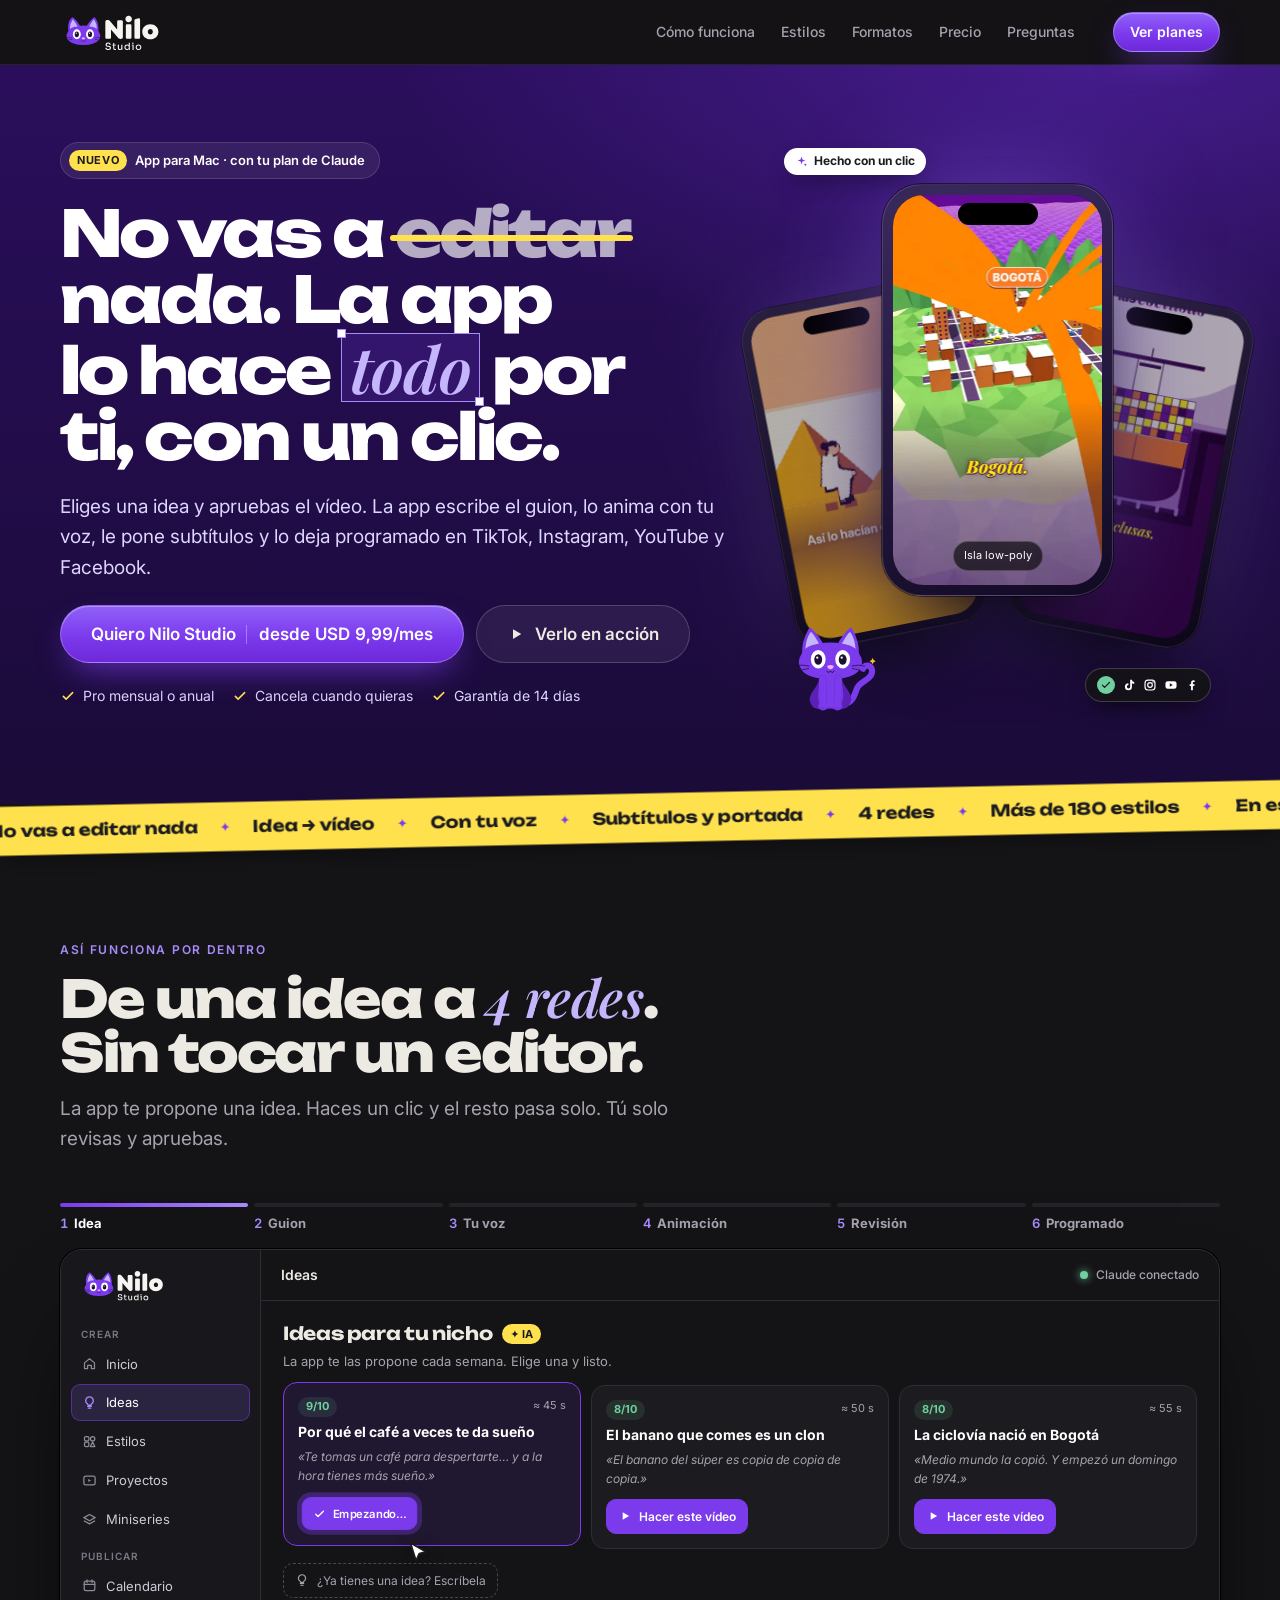
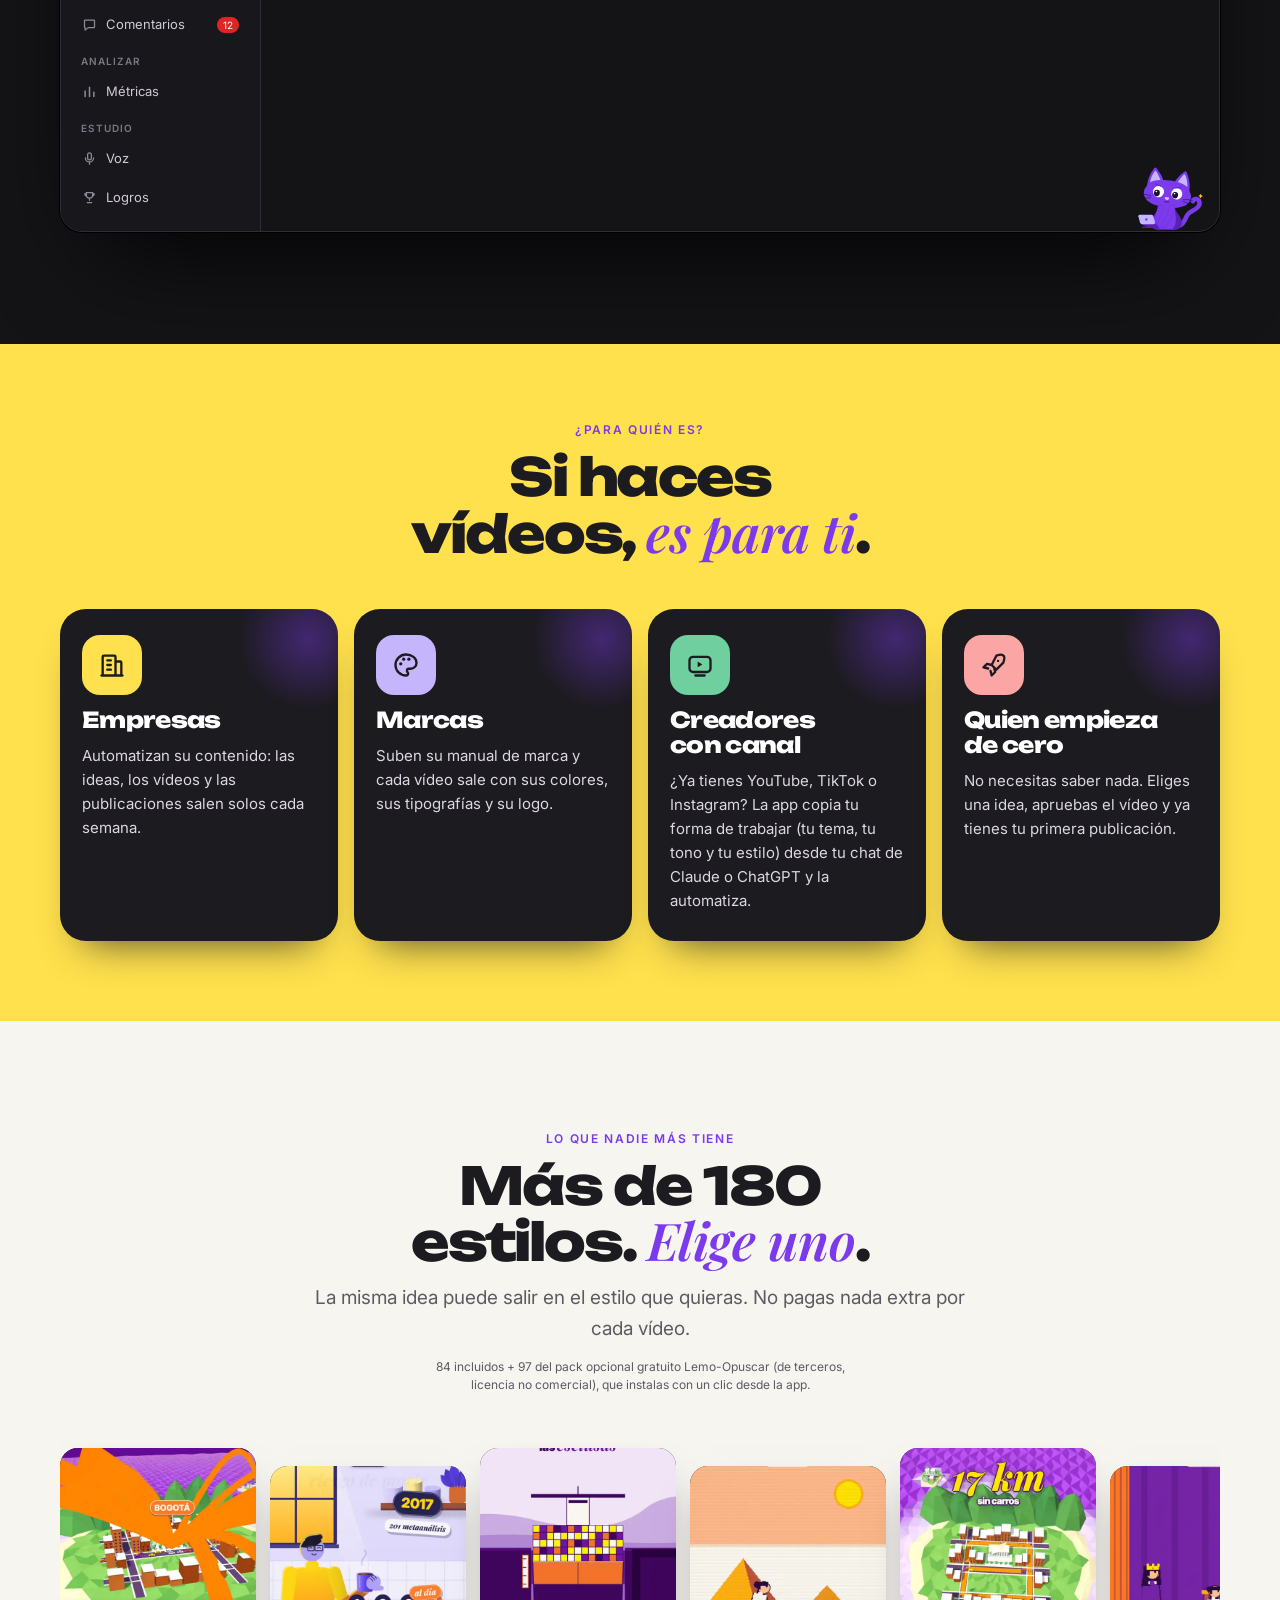
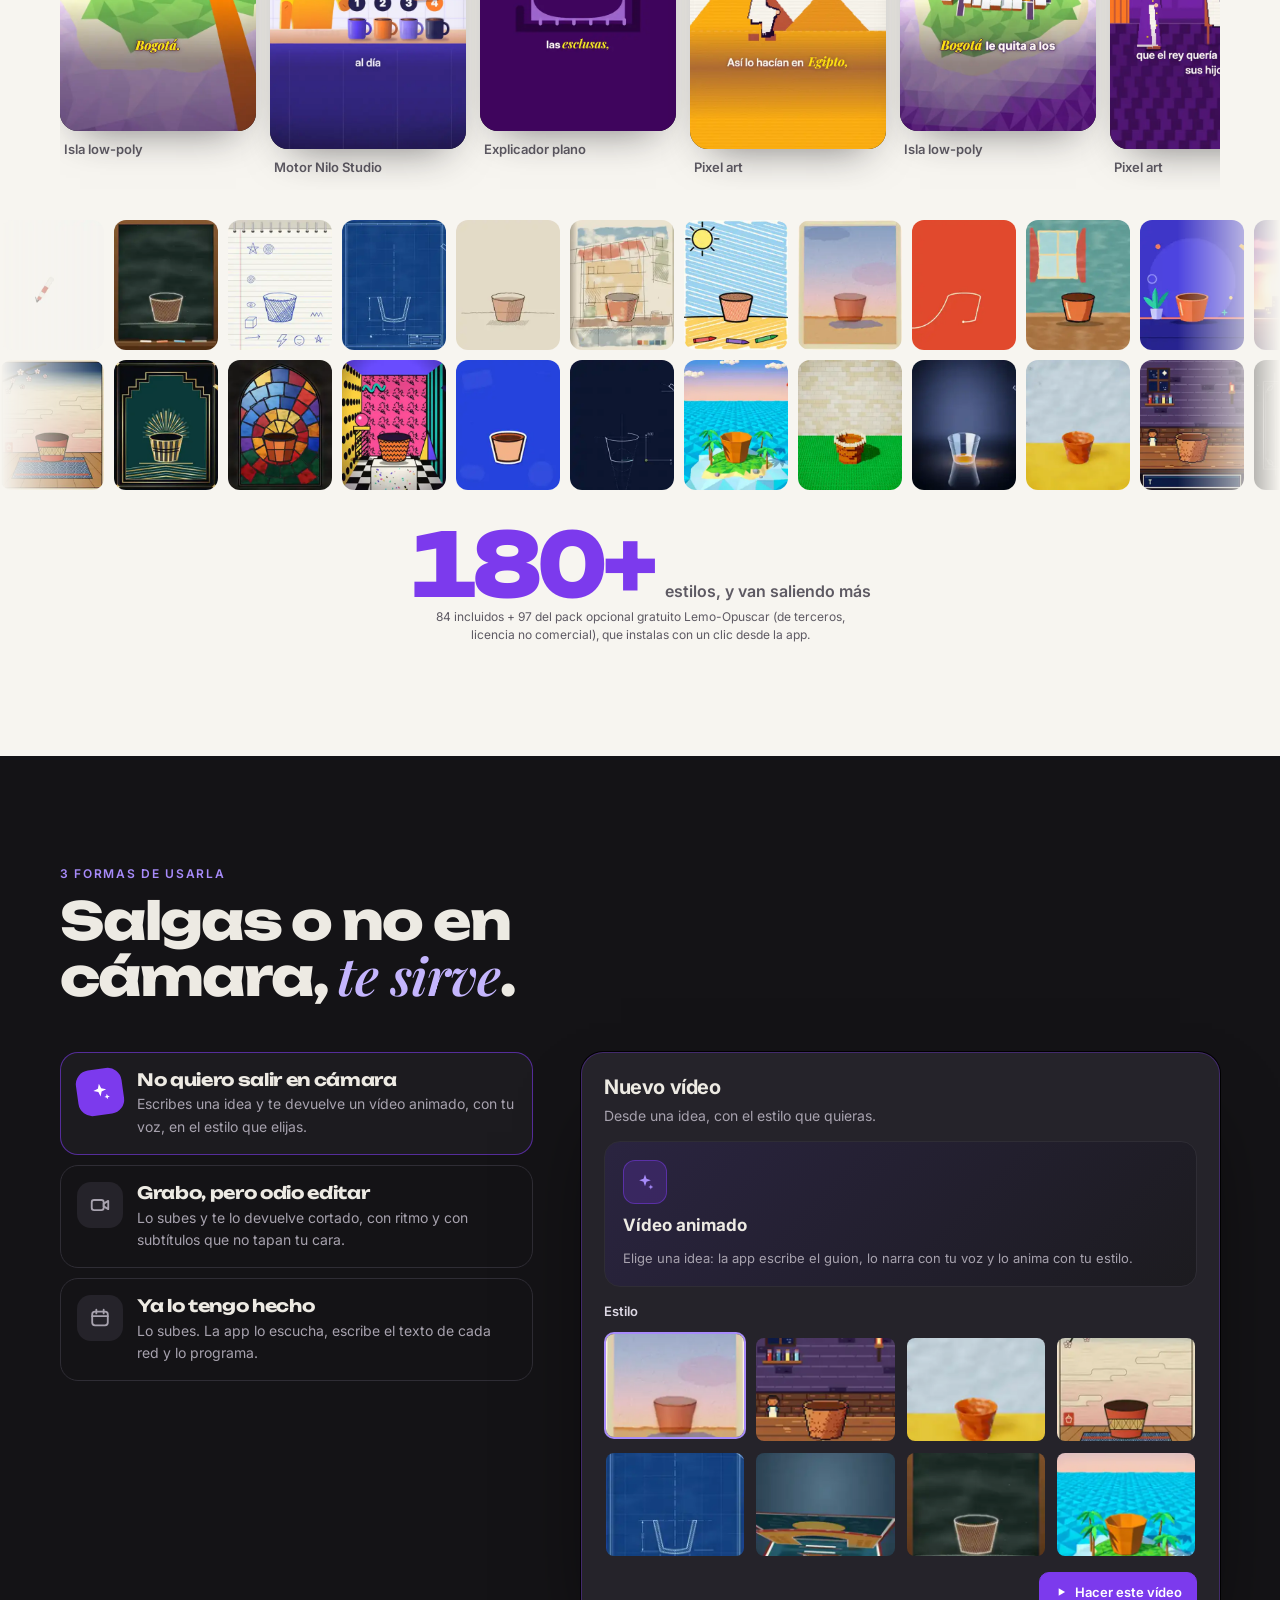
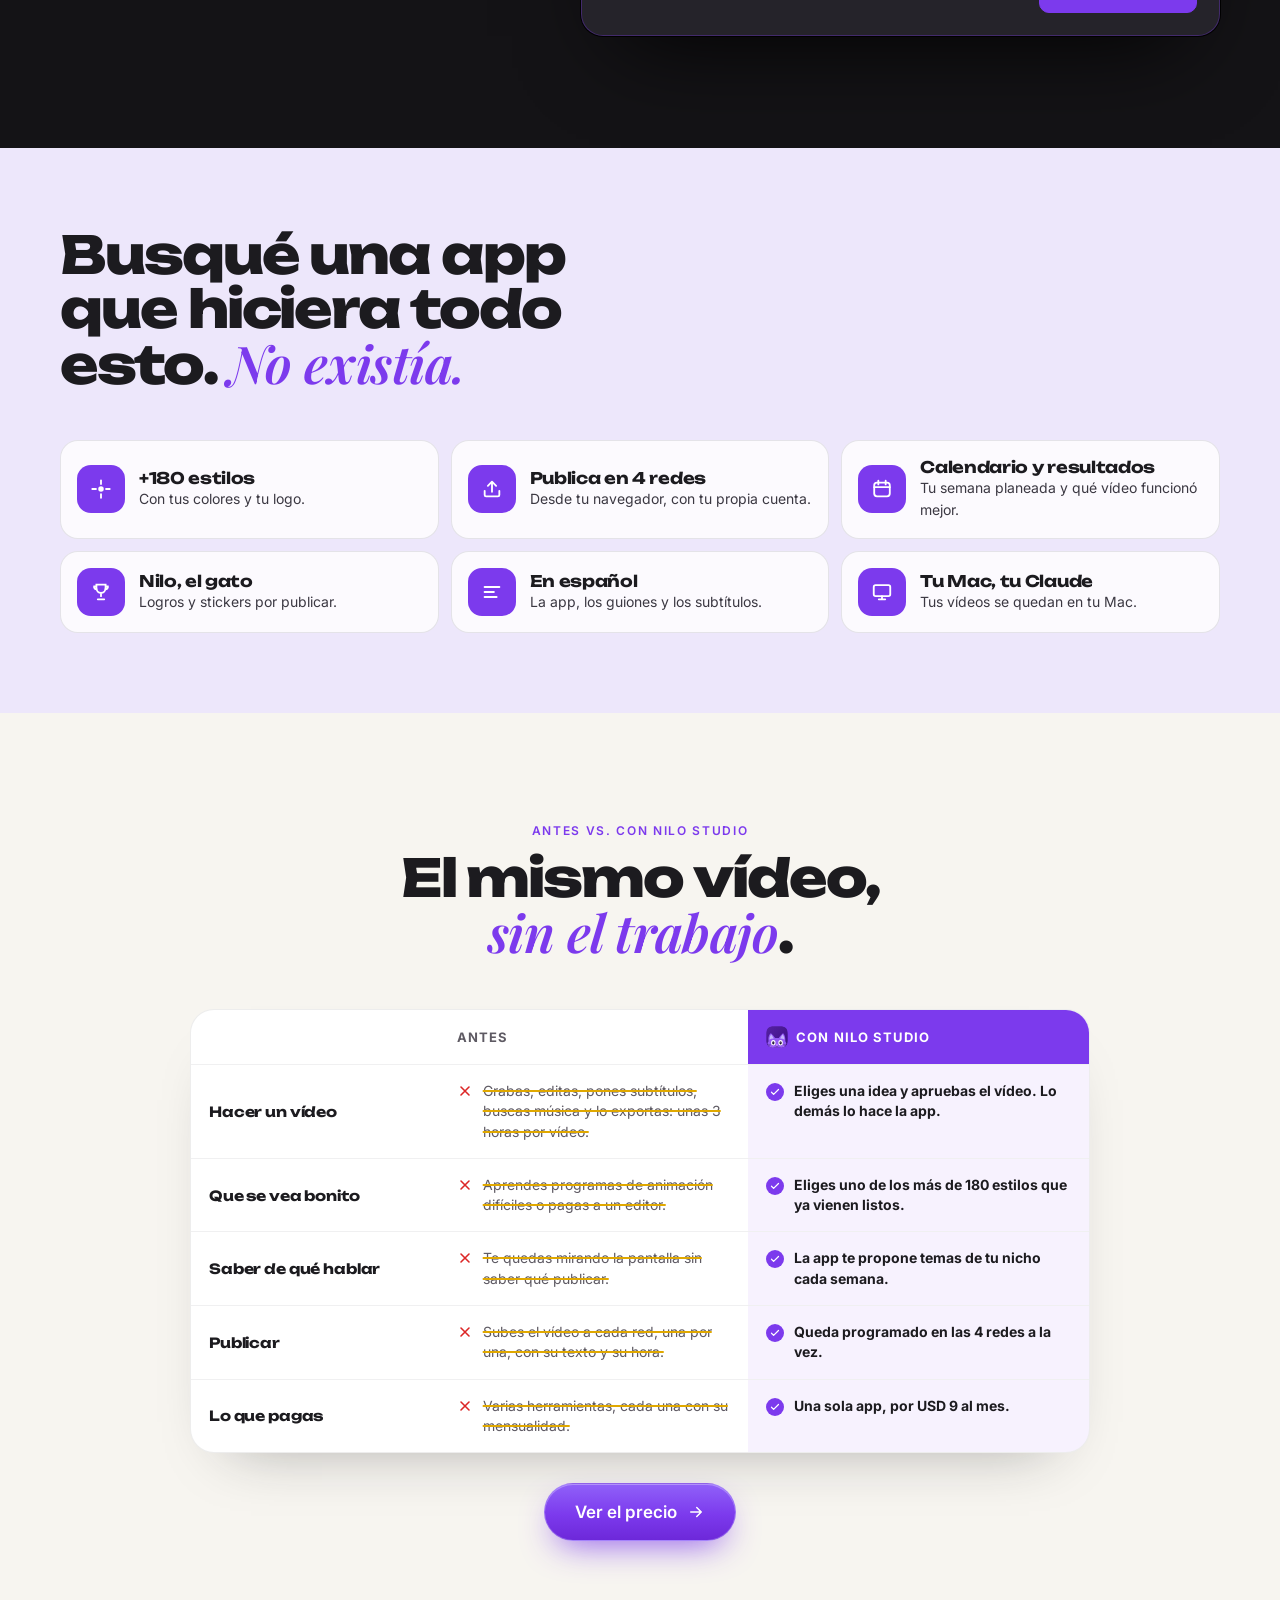
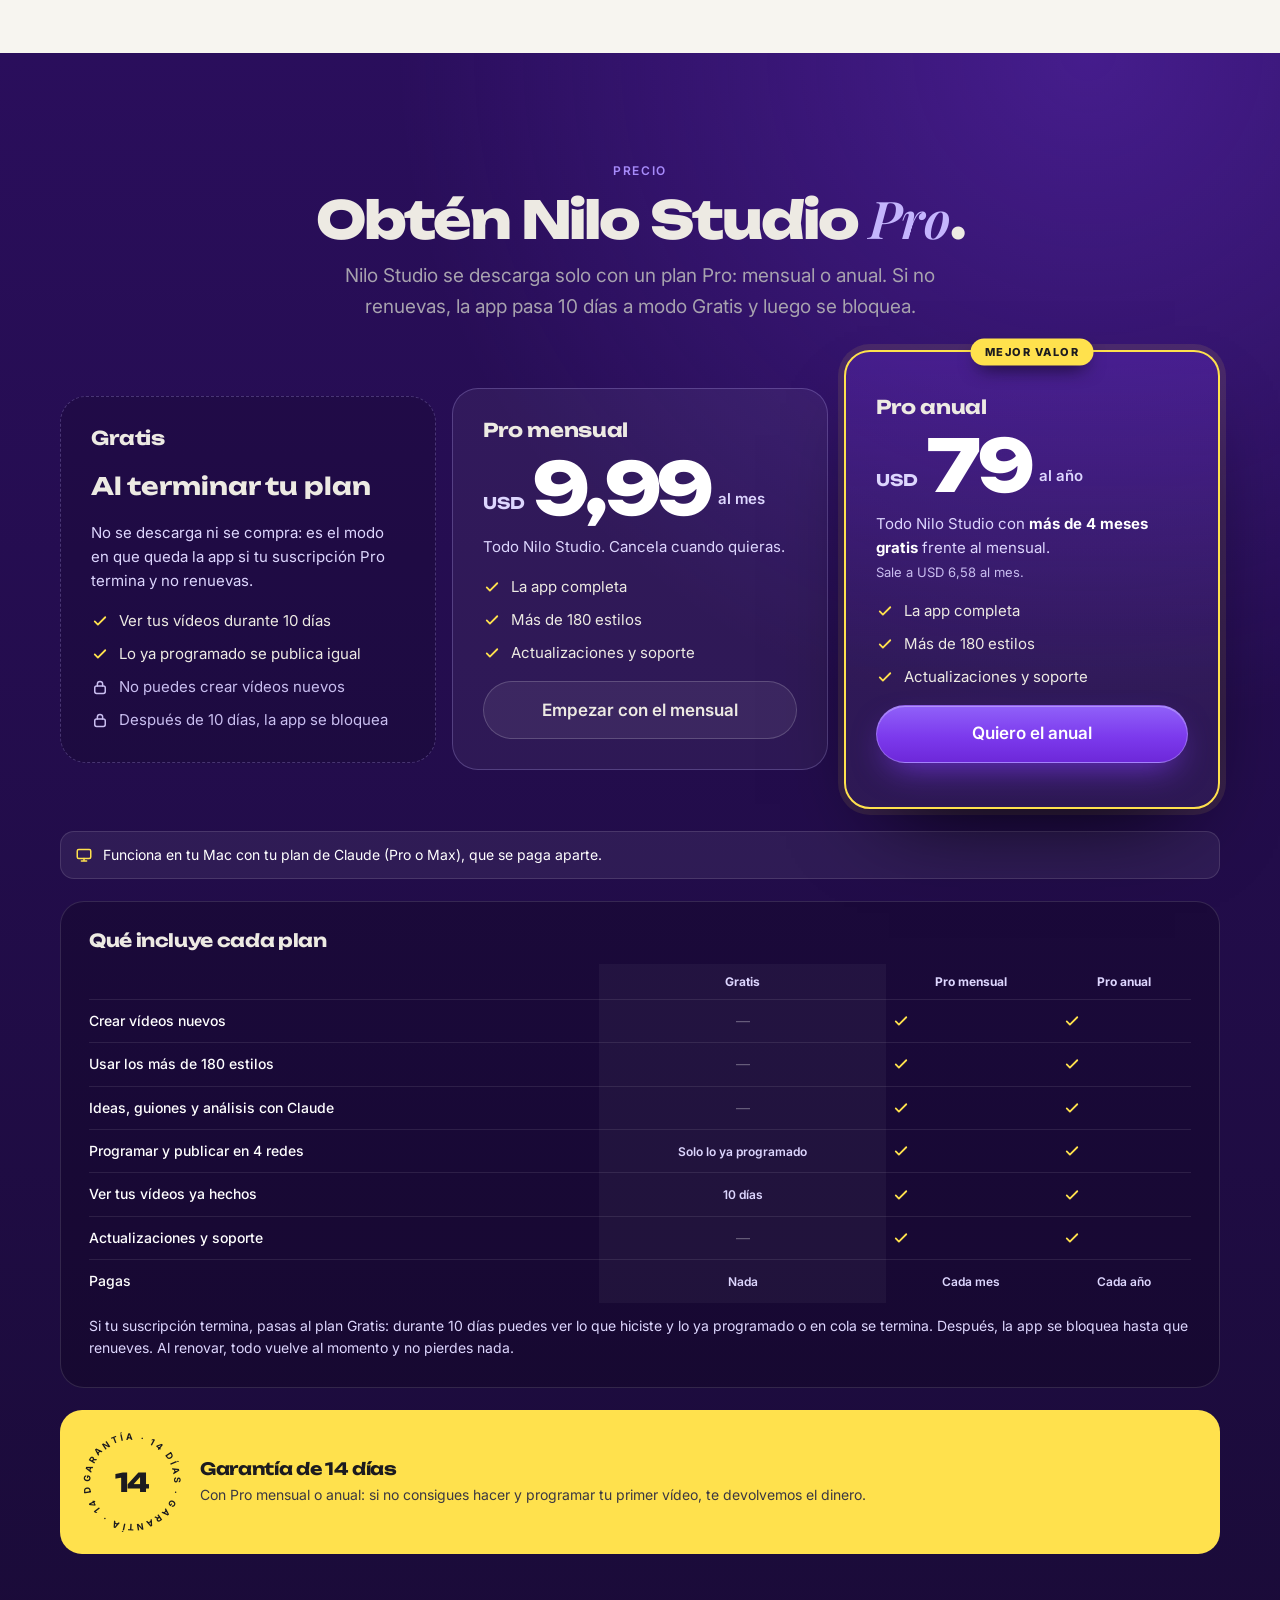
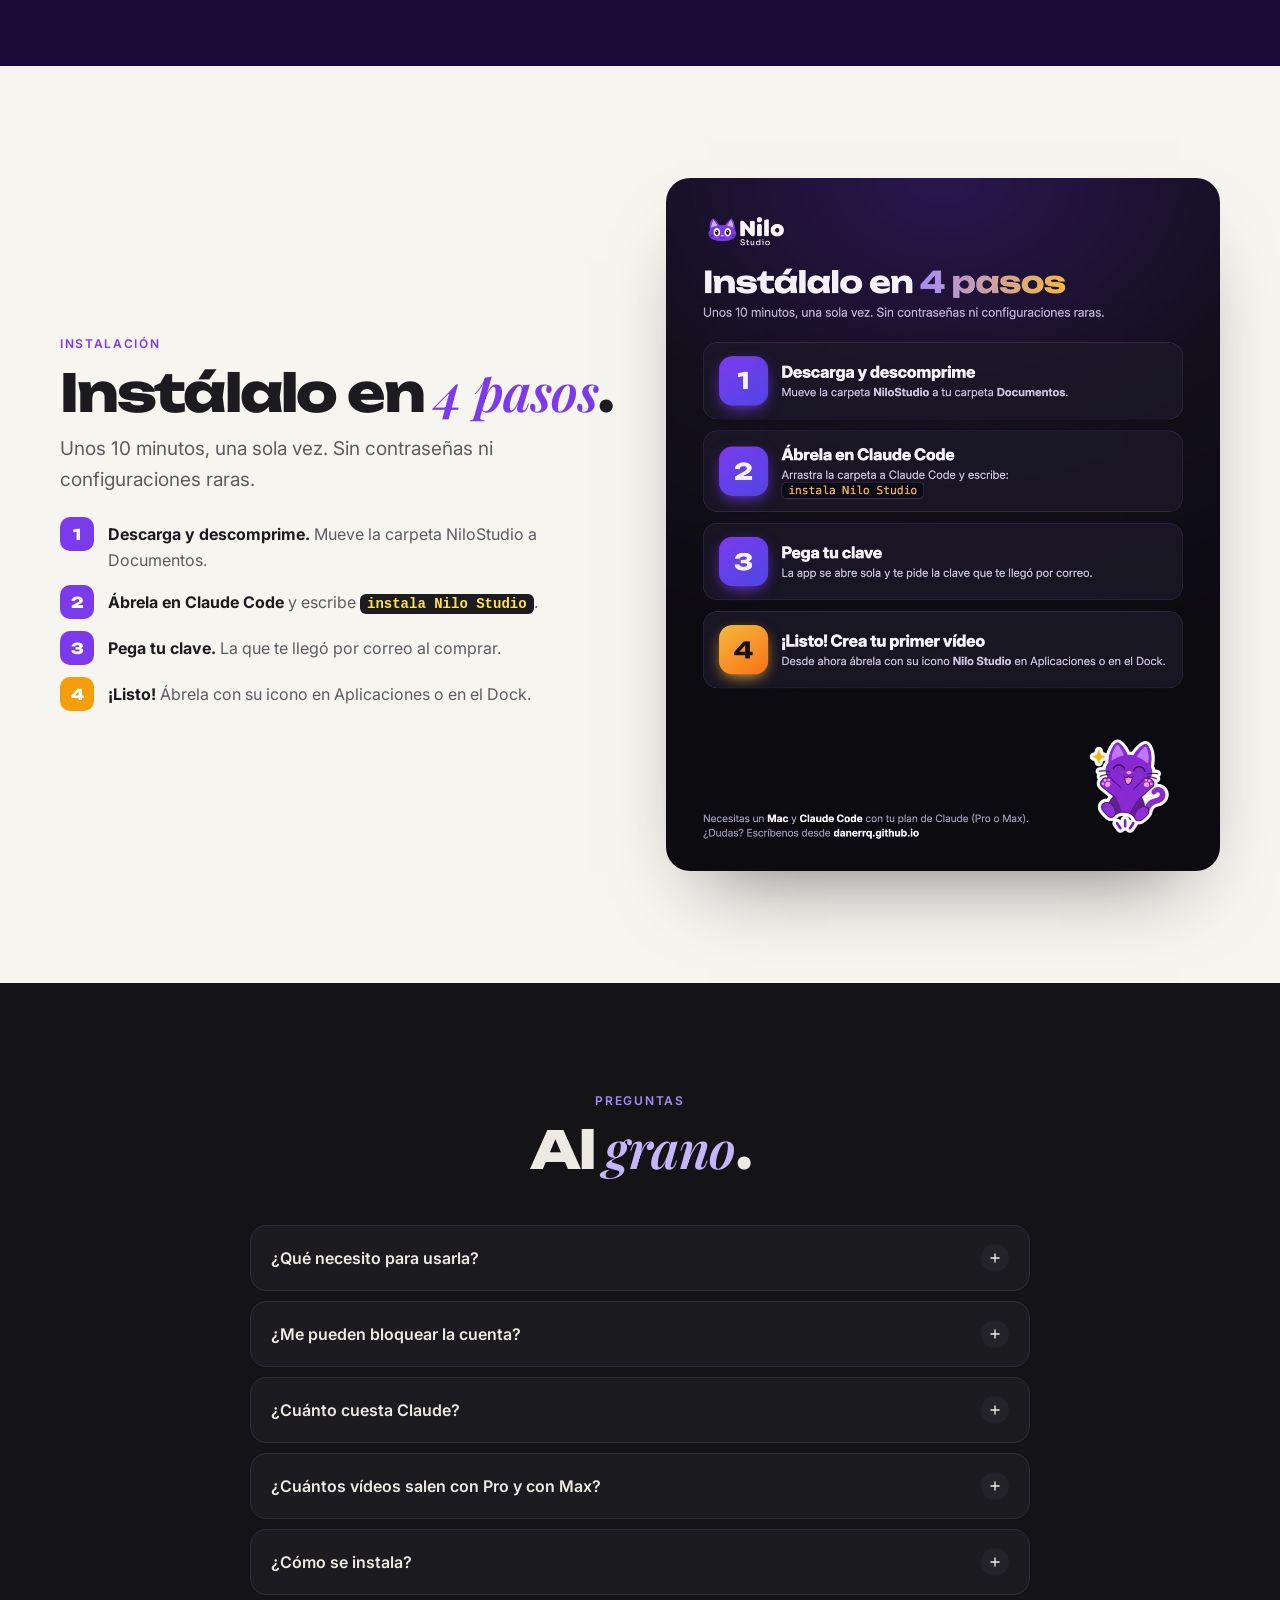
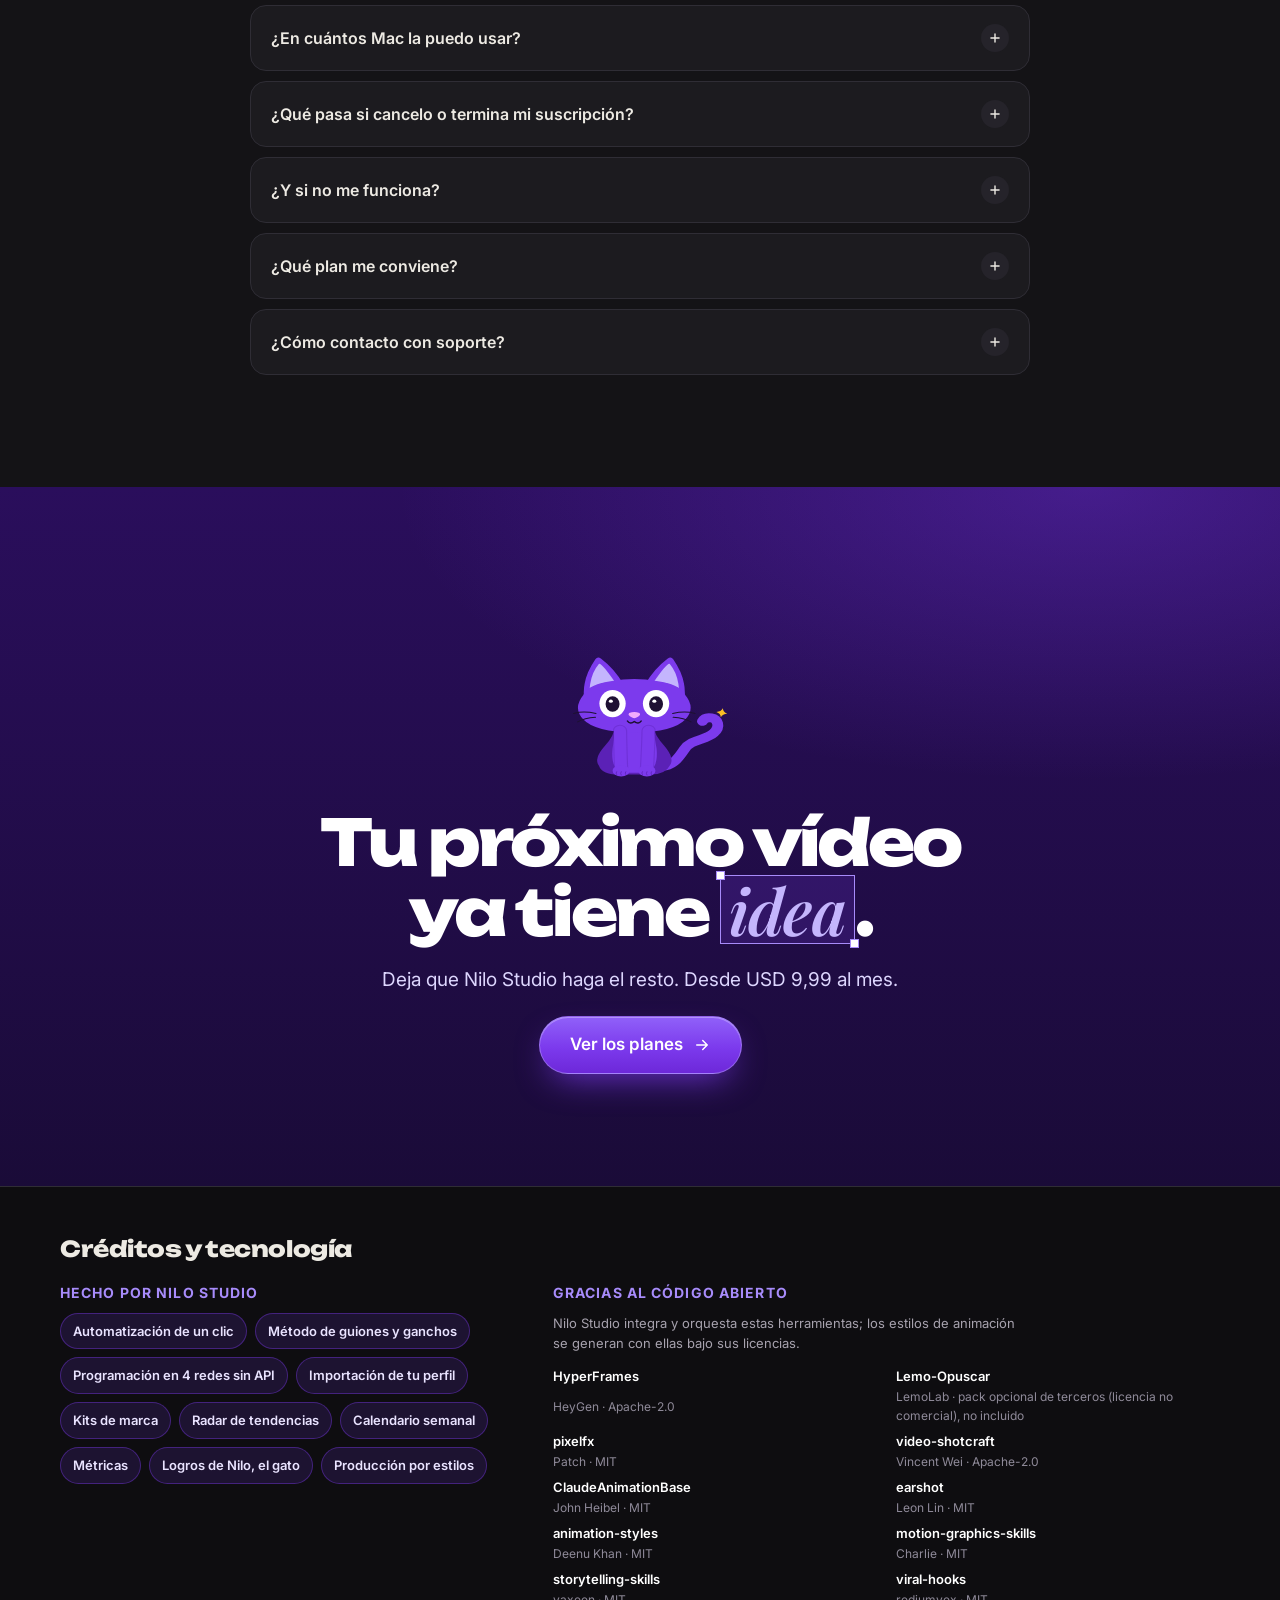
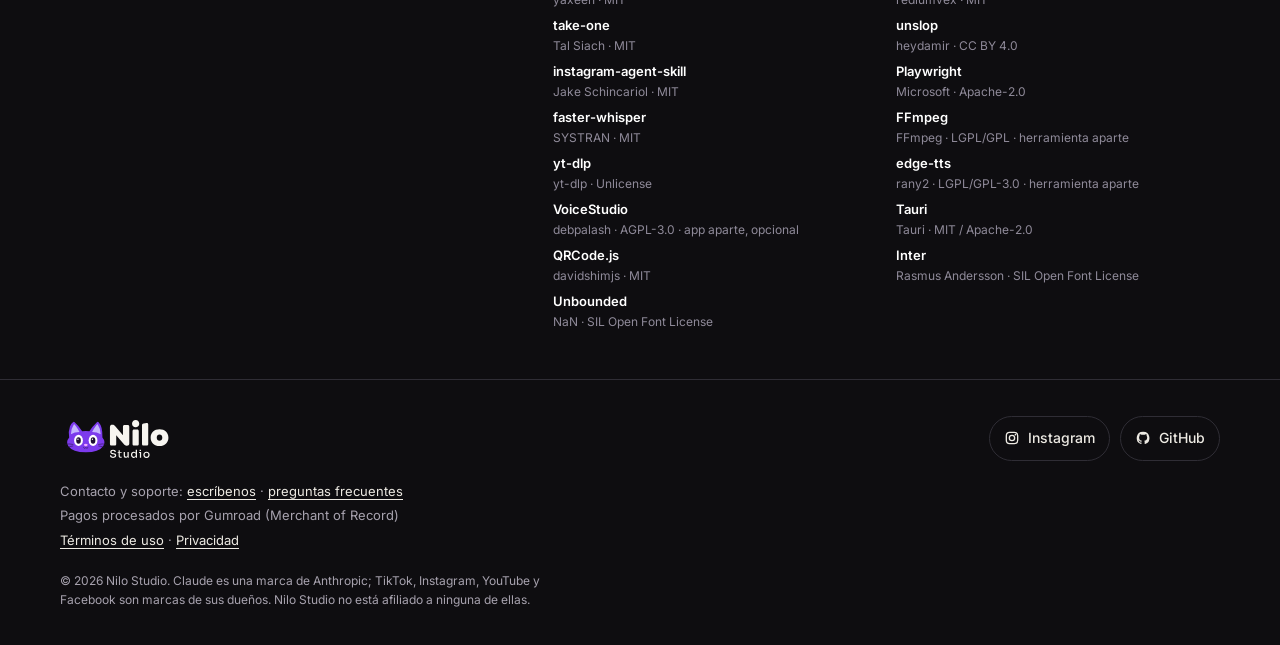
==== index.html @ 91372181 "Precio 9,99, licencia hasta 2 Mac, SEO (datos estructurados, sitemap, robots, IndexNow) Co-Authored-" ====
<!doctype html>
<html lang="es">
<head>
<meta charset="utf-8">
<meta name="viewport" content="width=device-width, initial-scale=1, viewport-fit=cover">
<title>Nilo Studio · Crea vídeos con IA para TikTok, Reels y Shorts en tu Mac</title>
<meta name="description" content="App para Mac que crea vídeos verticales con IA: guion, voz, animación, subtítulos y portada. Los programa en TikTok, Instagram Reels, YouTube Shorts y Facebook. Más de 180 estilos. Desde USD 9,99 al mes.">
<meta name="robots" content="index, follow, max-image-preview:large">
<meta name="author" content="Nilo Studio">
<meta name="theme-color" content="#2A0E5C">
<meta property="og:type" content="website">
<meta property="og:url" content="https://danerrq.github.io/">
<meta property="og:site_name" content="Nilo Studio">
<meta property="og:locale" content="es_ES">
<meta property="og:title" content="Nilo Studio · No vas a editar nada">
<meta property="og:description" content="Eliges una idea y apruebas el vídeo. La app escribe, anima con tu voz, pone subtítulos y lo programa en 4 redes. Desde USD 9,99 al mes.">
<meta property="og:image" content="https://danerrq.github.io/assets/marca/og.jpg">
<meta property="og:image:width" content="1200">
<meta property="og:image:height" content="630">
<meta property="og:image:alt" content="Nilo Studio: no vas a editar nada">
<meta name="twitter:card" content="summary_large_image">
<meta name="twitter:title" content="Nilo Studio · No vas a editar nada">
<meta name="twitter:description" content="Eliges una idea y apruebas el vídeo. La app escribe, anima, pone subtítulos y lo programa en 4 redes.">
<meta name="twitter:image" content="https://danerrq.github.io/assets/marca/og.jpg">
<link rel="canonical" href="https://danerrq.github.io/">
<link rel="icon" href="assets/marca/simbolo.svg" type="image/svg+xml">
<link rel="apple-touch-icon" href="assets/marca/apple-touch-icon.png">
<link rel="preconnect" href="https://fonts.googleapis.com">
<link rel="preconnect" href="https://fonts.gstatic.com" crossorigin>
<link rel="stylesheet" href="https://fonts.googleapis.com/css2?family=Inter:wght@400;500;600;700&family=Playfair+Display:ital,wght@1,600&family=Unbounded:wght@700;800&display=swap">
<link rel="stylesheet" href="assets/css/web.css?v=20261125a">
<script type="application/ld+json">[{"@context": "https://schema.org", "@type": "SoftwareApplication", "name": "Nilo Studio", "operatingSystem": "macOS 12 o superior", "applicationCategory": "MultimediaApplication", "applicationSubCategory": "Editor de vídeo con IA", "inLanguage": "es", "url": "https://danerrq.github.io/", "image": "https://danerrq.github.io/assets/marca/og.jpg", "description": "App para Mac que convierte una idea en vídeos verticales terminados (guion, voz, animación, subtítulos y portada) y los programa en TikTok, Instagram, Facebook y YouTube.", "featureList": ["Guion y ganchos con IA", "Narración con tu voz", "Más de 180 estilos de animación", "Subtítulos y portada automáticos", "Programación y publicación en TikTok, Instagram, Facebook y YouTube", "Métricas de las 4 redes y «Lo que funciona»"], "offers": [{"@type": "Offer", "name": "Pro mensual", "price": "9.99", "priceCurrency": "USD", "url": "https://gumroad.com/l/nilostudio-pro", "availability": "https://schema.org/InStock"}, {"@type": "Offer", "name": "Pro anual", "price": "79", "priceCurrency": "USD", "url": "https://gumroad.com/l/nilostudio-pro", "availability": "https://schema.org/InStock"}]}, {"@context": "https://schema.org", "@type": "FAQPage", "mainEntity": [{"@type": "Question", "name": "¿Qué necesito para usarla?", "acceptedAnswer": {"@type": "Answer", "text": "Funciona en tu Mac con tu plan de Claude Pro o Max, que es el motor que escribe y anima. Por ahora no hay versión para Windows. No funciona con ChatGPT: ChatGPT solo te sirve para los prompts de nicho."}}, {"@type": "Question", "name": "¿Me pueden bloquear la cuenta?", "acceptedAnswer": {"@type": "Answer", "text": "Publica desde tu navegador, con tu sesión y como lo harías tú. Cada red tiene sus normas sobre automatización, así que úsalo con un ritmo normal. Nadie puede garantizar que una red no limite o bloquee una cuenta: el uso de cada red es responsabilidad de quien la usa."}}, {"@type": "Question", "name": "¿Cuánto cuesta Claude?", "acceptedAnswer": {"@type": "Answer", "text": "Se paga aparte, a Anthropic. Pro: USD 20 al mes. Max: USD 100 o 200 al mes, con 5 o 20 veces más uso. Nilo Studio va aparte: USD 9,99 al mes o USD 79 al año."}}, {"@type": "Question", "name": "¿Cuántos vídeos salen con Pro y con Max?", "acceptedAnswer": {"@type": "Answer", "text": "Depende del estilo y de la duración. Con Pro, de 3 a 5 a la semana en los estilos de bajo consumo. Con Max tienes más margen, porque el plan incluye más uso. La app te muestra cuánto gasta cada estilo."}}, {"@type": "Question", "name": "¿En cuántos Mac la puedo usar?", "acceptedAnswer": {"@type": "Answer", "text": "Tu licencia es para ti y la puedes activar en hasta 2 Mac tuyos (por ejemplo, el portátil y el de escritorio). Si cambias de ordenador, la pasas tú mismo desde la app (Configuración › Licencia) o nos escribes."}}, {"@type": "Question", "name": "¿Qué pasa si cancelo o termina mi suscripción?", "acceptedAnswer": {"@type": "Answer", "text": "Pasas al plan Gratis. Durante 10 días puedes ver lo que hiciste, y lo ya programado o en cola se publica igual. No puedes crear vídeos nuevos. Después de esos 10 días la app se bloquea hasta que renueves. Al renovar, todo vuelve al momento y no pierdes nada."}}, {"@type": "Question", "name": "¿Y si no me funciona?", "acceptedAnswer": {"@type": "Answer", "text": "Tienes 14 días de garantía. Si en ese tiempo no consigues hacer y programar tu primer vídeo, escríbenos y te devolvemos el dinero."}}, {"@type": "Question", "name": "¿Qué plan me conviene?", "acceptedAnswer": {"@type": "Answer", "text": "Si quieres probar, el Pro mensual: cancelas cuando quieras. Si vas a publicar todo el año, el Pro anual sale más barato: más de 4 meses gratis. Los dos traen la app completa."}}]}]</script>
</head>
<body>

<svg width="0" height="0" style="position:absolute" aria-hidden="true">
  <defs>
    <symbol id="i-candado" viewBox="0 0 24 24"><rect x="5" y="10.5" width="14" height="10" rx="2.5" fill="none" stroke="currentColor" stroke-width="2"/><path d="M8.5 10.5V8a3.5 3.5 0 0 1 7 0v2.5" fill="none" stroke="currentColor" stroke-width="2" stroke-linecap="round"/></symbol>
    <symbol id="i-check" viewBox="0 0 24 24"><path d="M5 12.5l4.2 4.2L19 7" fill="none" stroke="currentColor" stroke-width="2.4" stroke-linecap="round" stroke-linejoin="round"/></symbol>
    <symbol id="i-x" viewBox="0 0 24 24"><path d="M6 6l12 12M18 6 6 18" fill="none" stroke="currentColor" stroke-width="2.4" stroke-linecap="round"/></symbol>
    <symbol id="i-flecha" viewBox="0 0 24 24"><path d="M5 12h14m-6-6 6 6-6 6" fill="none" stroke="currentColor" stroke-width="2" stroke-linecap="round" stroke-linejoin="round"/></symbol>
    <symbol id="i-mas" viewBox="0 0 24 24"><path d="M12 5v14M5 12h14" fill="none" stroke="currentColor" stroke-width="2.4" stroke-linecap="round"/></symbol>
    <symbol id="i-play" viewBox="0 0 24 24"><path d="M8 5.5v13l11-6.5z" fill="currentColor"/></symbol>
    <symbol id="i-chispa" viewBox="0 0 24 24"><path d="M12 3l1.8 5.2L19 10l-5.2 1.8L12 17l-1.8-5.2L5 10l5.2-1.8zM19 15l.8 2.2 2.2.8-2.2.8-.8 2.2-.8-2.2-2.2-.8 2.2-.8z" fill="currentColor"/></symbol>
    <symbol id="i-casa" viewBox="0 0 24 24"><path d="M4 11l8-6.5 8 6.5V20h-5v-5h-6v5H4z" fill="none" stroke="currentColor" stroke-width="2" stroke-linejoin="round"/></symbol>
    <symbol id="i-idea" viewBox="0 0 24 24"><path d="M9 18h6M10 21h4M12 3a6 6 0 0 0-3.5 10.9c.6.5 1 1.2 1 2.1h5c0-.9.4-1.6 1-2.1A6 6 0 0 0 12 3z" fill="none" stroke="currentColor" stroke-width="2" stroke-linecap="round" stroke-linejoin="round"/></symbol>
    <symbol id="i-estilos" viewBox="0 0 24 24"><rect x="4" y="4" width="7" height="7" rx="2" fill="none" stroke="currentColor" stroke-width="2"/><circle cx="17" cy="7.5" r="3.5" fill="none" stroke="currentColor" stroke-width="2"/><rect x="4" y="13" width="7" height="7" rx="2" fill="none" stroke="currentColor" stroke-width="2"/><path d="M17 13l3.5 7h-7z" fill="none" stroke="currentColor" stroke-width="2" stroke-linejoin="round"/></symbol>
    <symbol id="i-proyectos" viewBox="0 0 24 24"><rect x="3" y="5" width="18" height="14" rx="3" fill="none" stroke="currentColor" stroke-width="2"/><path d="M10 9.5v5l4.5-2.5z" fill="currentColor"/></symbol>
    <symbol id="i-capas" viewBox="0 0 24 24"><path d="M12 4l9 5-9 5-9-5zM3 14l9 5 9-5" fill="none" stroke="currentColor" stroke-width="2" stroke-linejoin="round"/></symbol>
    <symbol id="i-calendario" viewBox="0 0 24 24"><rect x="3.5" y="5" width="17" height="15" rx="3" fill="none" stroke="currentColor" stroke-width="2"/><path d="M8 3v4m8-4v4M3.5 10h17" stroke="currentColor" stroke-width="2" stroke-linecap="round"/></symbol>
    <symbol id="i-comentario" viewBox="0 0 24 24"><path d="M5 5h14a1 1 0 0 1 1 1v10a1 1 0 0 1-1 1H10l-5 4v-4H5a1 1 0 0 1-1-1V6a1 1 0 0 1 1-1z" fill="none" stroke="currentColor" stroke-width="2" stroke-linejoin="round"/></symbol>
    <symbol id="i-barras" viewBox="0 0 24 24"><path d="M5 20V11m7 9V5m7 15v-7" stroke="currentColor" stroke-width="2.4" stroke-linecap="round"/></symbol>
    <symbol id="i-mic" viewBox="0 0 24 24"><rect x="9" y="3" width="6" height="11" rx="3" fill="none" stroke="currentColor" stroke-width="2"/><path d="M5.5 11a6.5 6.5 0 0 0 13 0M12 17.5V21" fill="none" stroke="currentColor" stroke-width="2" stroke-linecap="round"/></symbol>
    <symbol id="i-trofeo" viewBox="0 0 24 24"><path d="M7 4h10v4a5 5 0 0 1-10 0zM7 6H4.5a2.5 2.5 0 0 0 3 3M17 6h2.5a2.5 2.5 0 0 1-3 3M12 13v3.5M8.5 20h7" fill="none" stroke="currentColor" stroke-width="2" stroke-linecap="round"/></symbol>
    <symbol id="i-camara" viewBox="0 0 24 24"><rect x="3" y="6.5" width="13" height="11" rx="2.5" fill="none" stroke="currentColor" stroke-width="2"/><path d="M16 10.5l5-3v9l-5-3z" fill="none" stroke="currentColor" stroke-width="2" stroke-linejoin="round"/></symbol>
    <symbol id="i-texto" viewBox="0 0 24 24"><path d="M4 6.5h16M4 12h10M4 17.5h13" stroke="currentColor" stroke-width="2.2" stroke-linecap="round"/></symbol>
    <symbol id="i-mac" viewBox="0 0 24 24"><rect x="3" y="4.5" width="18" height="12" rx="2" fill="none" stroke="currentColor" stroke-width="2"/><path d="M8.5 20h7M12 16.5V20" stroke="currentColor" stroke-width="2" stroke-linecap="round"/></symbol>
    <symbol id="i-escudo" viewBox="0 0 24 24"><path d="M12 3l7.5 3v5.5c0 4.6-3.2 8.3-7.5 9.5-4.3-1.2-7.5-4.9-7.5-9.5V6z" fill="none" stroke="currentColor" stroke-width="2" stroke-linejoin="round"/></symbol>
    <symbol id="i-tiktok" viewBox="0 0 24 24"><path d="M14 3h3a4.5 4.5 0 0 0 4 4v3a7.4 7.4 0 0 1-4-1.2V15a6 6 0 1 1-6-6v3.2a2.8 2.8 0 1 0 3 2.8z" fill="currentColor"/></symbol>
    <symbol id="i-instagram" viewBox="0 0 24 24"><rect x="3.5" y="3.5" width="17" height="17" rx="5" fill="none" stroke="currentColor" stroke-width="2"/><circle cx="12" cy="12" r="4" fill="none" stroke="currentColor" stroke-width="2"/><circle cx="17.2" cy="6.8" r="1.3" fill="currentColor"/></symbol>
    <symbol id="i-youtube" viewBox="0 0 24 24"><rect x="2.5" y="5.5" width="19" height="13" rx="4" fill="currentColor"/><path d="M10 9v6l5-3z" fill="#141316"/></symbol>
    <symbol id="i-facebook" viewBox="0 0 24 24"><path d="M13.5 21v-7.5H16l.5-3h-3V8.6c0-.9.3-1.6 1.6-1.6h1.5V4.3A20 20 0 0 0 14.4 4c-2.5 0-4 1.5-4 4.2v2.3H8v3h2.4V21z" fill="currentColor"/></symbol>
    <symbol id="i-github" viewBox="0 0 24 24"><path d="M12 2.5a9.5 9.5 0 0 0-3 18.5c.5.1.7-.2.7-.5v-1.7c-2.7.6-3.2-1.2-3.2-1.2-.5-1.1-1.1-1.4-1.1-1.4-.9-.6.1-.6.1-.6 1 .1 1.5 1 1.5 1 .9 1.5 2.3 1.1 2.9.8.1-.6.3-1.1.6-1.3-2.1-.2-4.4-1.1-4.4-4.7 0-1 .4-1.9 1-2.6-.1-.2-.4-1.2.1-2.5 0 0 .8-.3 2.6 1a9 9 0 0 1 4.8 0c1.8-1.3 2.6-1 2.6-1 .5 1.3.2 2.3.1 2.5.6.7 1 1.6 1 2.6 0 3.7-2.3 4.5-4.4 4.7.3.3.6.9.6 1.8v2.6c0 .3.2.6.7.5A9.5 9.5 0 0 0 12 2.5z" fill="currentColor"/></symbol>
    <symbol id="i-empresa" viewBox="0 0 24 24"><path d="M4 21V5a1 1 0 0 1 1-1h9a1 1 0 0 1 1 1v16M15 9h4a1 1 0 0 1 1 1v11M3 21h18M8 8h3M8 12h3M8 16h3" fill="none" stroke="currentColor" stroke-width="2" stroke-linecap="round" stroke-linejoin="round"/></symbol>
    <symbol id="i-paleta" viewBox="0 0 24 24"><path d="M12 3a9 9 0 1 0 0 18c1.2 0 1.8-.8 1.8-1.7 0-.5-.2-.9-.5-1.2-.3-.3-.5-.7-.5-1.2 0-.9.8-1.7 1.7-1.7H16a5 5 0 0 0 5-5c0-4-4-7.2-9-7.2z" fill="none" stroke="currentColor" stroke-width="2" stroke-linejoin="round"/><circle cx="7.5" cy="11" r="1.4" fill="currentColor"/><circle cx="10" cy="7" r="1.4" fill="currentColor"/><circle cx="14.5" cy="7" r="1.4" fill="currentColor"/></symbol>
    <symbol id="i-canal" viewBox="0 0 24 24"><rect x="3" y="5" width="18" height="13" rx="3" fill="none" stroke="currentColor" stroke-width="2"/><path d="M10 9v5l4-2.5z" fill="currentColor"/><path d="M8 21h8" stroke="currentColor" stroke-width="2" stroke-linecap="round"/></symbol>
    <symbol id="i-cohete" viewBox="0 0 24 24"><path d="M14 4c3-1 5.5-1 6 0 1 .5 1 3 0 6l-6 6-4-4zM10 12l-4-1-3 3 4 1M12 14l1 4-3 3-1-4M15.5 8.5h.01" fill="none" stroke="currentColor" stroke-width="2" stroke-linecap="round" stroke-linejoin="round"/></symbol>
    <symbol id="i-reloj" viewBox="0 0 24 24"><circle cx="12" cy="13" r="8" fill="none" stroke="currentColor" stroke-width="2"/><path d="M12 9v4l2.5 2M9 2.5h6" fill="none" stroke="currentColor" stroke-width="2" stroke-linecap="round"/></symbol>
  </defs>
</svg>

<header class="barra">
  <div class="envoltura">
    <a class="logo" href="#inicio" aria-label="Nilo Studio, inicio"><img src="assets/marca/horizontal-fondo-oscuro.svg" alt="Nilo Studio" width="355" height="131"></a>
    <nav aria-label="Secciones">
      <a href="#como">Cómo funciona</a>
      <a href="#estilos">Estilos</a>
      <a href="#formatos">Formatos</a>
      <a href="#precio">Precio</a>
      <a href="#preguntas">Preguntas</a>
    </nav>
    <a class="btn comprar" href="#precio">Ver planes</a>
  </div>
</header>

<main id="inicio">

<!-- ============ HERO · morado ============ -->
<section class="banda morado hero">
  <div class="envoltura">
    <div class="hero-txt">
      <span class="pildora"><b>NUEVO</b> App para Mac · con tu plan de Claude</span>
      <h1>No vas a <span class="tachado">editar</span> nada. La app lo hace <span class="clave sel">todo</span> por ti, con un clic.</h1>
      <p class="bajada">Eliges una idea y apruebas el vídeo. La app escribe el guion, lo anima con tu voz, le pone subtítulos y lo deja programado en TikTok, Instagram, YouTube y Facebook.</p>
      <div class="acciones">
        <a class="btn comprar grande" href="#precio">Quiero Nilo Studio <span class="precio-btn">desde USD <span data-plan-precio="mensual">9,99</span>/mes</span></a>
        <a class="btn grande" href="#como"><svg aria-hidden="true"><use href="#i-play"/></svg>Verlo en acción</a>
      </div>
      <ul class="confianza">
        <li><svg aria-hidden="true"><use href="#i-check"/></svg>Pro mensual o anual</li>
        <li><svg aria-hidden="true"><use href="#i-check"/></svg>Cancela cuando quieras</li>
        <li><svg aria-hidden="true"><use href="#i-check"/></svg>Garantía de 14 días</li>
      </ul>
    </div>
    <div class="hero-visual">
      <span class="globo uno" aria-hidden="true"><svg><use href="#i-chispa"/></svg>Hecho con un clic</span>
      <!-- 3 celulares en abanico con reels reales; el del centro muestra VIDEO_DEMO_URL si existe (assets/js/web.js) -->
      <div class="abanico" id="abanico" aria-label="Reels reales hechos con Nilo Studio">
        <div class="telefono t-izq"><div class="muesca"></div><div class="pantalla"><img class="poster" src="assets/clips/egipto.webp" alt="" width="540" height="780"><div class="etq-estilo"><span>Pixel art</span></div></div></div>
        <div class="telefono t-der"><div class="muesca"></div><div class="pantalla"><img class="poster" src="assets/clips/canal.webp" alt="" width="540" height="780"><div class="etq-estilo"><span>Explicador plano</span></div></div></div>
        <div class="telefono t-centro"><div class="muesca"></div><div class="pantalla" id="pantalla"><img class="poster" src="assets/clips/ciclovia.webp" alt="" width="540" height="780"><div class="etq-estilo"><span>Isla low-poly</span></div></div></div>
      </div>
      <span class="globo dos" aria-label="Programado en TikTok, Instagram, YouTube y Facebook"><svg class="ok"><use href="#i-check"/></svg><svg><use href="#i-tiktok"/></svg><svg><use href="#i-instagram"/></svg><svg><use href="#i-youtube"/></svg><svg><use href="#i-facebook"/></svg></span>
      <div class="gato gato-hero" id="gato-hero" aria-hidden="true"></div>
    </div>
  </div>
</section>

<div class="cinta" aria-hidden="true"><div class="cinta-pista" id="cinta"></div></div>

<!-- ============ FLUJO · grafito ============ -->
<section class="banda grafito" id="como">
  <div class="envoltura">
    <div class="cabeza">
      <span class="antetitulo">Así funciona por dentro</span>
      <h2 class="h2">De una idea a <span class="clave">4 redes</span>. Sin tocar un editor.</h2>
      <p class="bajada">La app te propone una idea. Haces un clic y el resto pasa solo. Tú solo revisas y apruebas.</p>
    </div>

    <ol class="etapas" role="tablist" aria-label="Pasos del flujo" id="etapas">
      <li><button class="etapa" role="tab" aria-selected="true" data-e="0"><span class="linea"><i></i></span><span><em>1</em><b>Idea</b></span></button></li>
      <li><button class="etapa" role="tab" aria-selected="false" data-e="1"><span class="linea"><i></i></span><span><em>2</em><b>Guion</b></span></button></li>
      <li><button class="etapa" role="tab" aria-selected="false" data-e="2"><span class="linea"><i></i></span><span><em>3</em><b>Tu voz</b></span></button></li>
      <li><button class="etapa" role="tab" aria-selected="false" data-e="3"><span class="linea"><i></i></span><span><em>4</em><b>Animación</b></span></button></li>
      <li><button class="etapa" role="tab" aria-selected="false" data-e="4"><span class="linea"><i></i></span><span><em>5</em><b>Revisión</b></span></button></li>
      <li><button class="etapa" role="tab" aria-selected="false" data-e="5"><span class="linea"><i></i></span><span><em>6</em><b>Programado</b></span></button></li>
    </ol>

    <div class="app" role="tabpanel" aria-live="polite">
      <aside class="lateral" aria-hidden="true">
        <div class="marca-app"><img src="assets/marca/horizontal-fondo-oscuro.svg" alt="" width="355" height="131"></div>
        <span class="grupo">CREAR</span>
        <span class="item" data-menu="inicio"><svg><use href="#i-casa"/></svg>Inicio</span>
        <span class="item" data-menu="ideas"><svg><use href="#i-idea"/></svg>Ideas</span>
        <span class="item" data-menu="estilos"><svg><use href="#i-estilos"/></svg>Estilos</span>
        <span class="item" data-menu="proyectos"><svg><use href="#i-proyectos"/></svg>Proyectos</span>
        <span class="item"><svg><use href="#i-capas"/></svg>Miniseries</span>
        <span class="grupo">PUBLICAR</span>
        <span class="item" data-menu="calendario"><svg><use href="#i-calendario"/></svg>Calendario</span>
        <span class="item"><svg><use href="#i-comentario"/></svg>Comentarios<span class="n">12</span></span>
        <span class="grupo">ANALIZAR</span>
        <span class="item"><svg><use href="#i-barras"/></svg>Métricas</span>
        <span class="grupo">ESTUDIO</span>
        <span class="item" data-menu="voz"><svg><use href="#i-mic"/></svg>Voz</span>
        <span class="item"><svg><use href="#i-trofeo"/></svg>Logros</span>
      </aside>
      <div class="principal">
        <div class="tope"><span id="app-titulo">Ideas</span><span class="der"><i></i>Claude conectado</span></div>
        <div class="escena" id="escena">
        </div>
        <div class="gato gato-app" id="gato-app" aria-hidden="true"></div>
      </div>
    </div>
  </div>
</section>

<!-- ============ PARA QUIÉN · amarillo ============ -->
<section class="banda amarilla" id="para-quien">
  <div class="envoltura">
    <div class="cabeza centro">
      <span class="antetitulo">¿Para quién es?</span>
      <h2 class="h2">Si haces vídeos, <span class="clave" style="color:var(--morado)">es para ti</span>.</h2>
    </div>
    <div class="quienes">
      <article class="quien entra"><span class="q-ico"><svg aria-hidden="true"><use href="#i-empresa"/></svg></span><h3>Empresas</h3><p>Automatizan su contenido: las ideas, los vídeos y las publicaciones salen solos cada semana.</p></article>
      <article class="quien entra" style="--retraso:80ms"><span class="q-ico"><svg aria-hidden="true"><use href="#i-paleta"/></svg></span><h3>Marcas</h3><p>Suben su manual de marca y cada vídeo sale con sus colores, sus tipografías y su logo.</p></article>
      <article class="quien entra" style="--retraso:160ms"><span class="q-ico"><svg aria-hidden="true"><use href="#i-canal"/></svg></span><h3>Creadores con canal</h3><p>¿Ya tienes YouTube, TikTok o Instagram? La app copia tu forma de trabajar (tu tema, tu tono y tu estilo) desde tu chat de Claude o ChatGPT y la automatiza.</p></article>
      <article class="quien entra" style="--retraso:240ms"><span class="q-ico"><svg aria-hidden="true"><use href="#i-cohete"/></svg></span><h3>Quien empieza de cero</h3><p>No necesitas saber nada. Eliges una idea, apruebas el vídeo y ya tienes tu primera publicación.</p></article>
    </div>
  </div>
</section>

<!-- ============ ESTILOS · marfil ============ -->
<section class="banda marfil" id="estilos">
  <div class="envoltura">
    <div class="cabeza centro">
      <span class="antetitulo">Lo que nadie más tiene</span>
      <h2 class="h2">Más de 180 estilos. <span class="clave">Elige uno</span>.</h2>
      <p class="bajada">La misma idea puede salir en el estilo que quieras. No pagas nada extra por cada vídeo.</p>
      <p class="nota-estilos">84 incluidos + 97 del pack opcional gratuito Lemo-Opuscar (de terceros, licencia no comercial), que instalas con un clic desde la app.</p>
    </div>
    <div class="clips" id="clips" aria-label="Vídeos reales hechos con Nilo Studio"></div>
  </div>
  <div class="mosaico" id="mosaico" aria-hidden="true"></div>
  <div class="envoltura">
    <div class="contador"><b data-cuenta="180">180</b><span>estilos, y van saliendo más</span></div>
    <p class="nota-estilos">84 incluidos + 97 del pack opcional gratuito Lemo-Opuscar (de terceros, licencia no comercial), que instalas con un clic desde la app.</p>
  </div>
</section>

<!-- ============ FORMATOS · grafito ============ -->
<section class="banda grafito" id="formatos">
  <div class="envoltura">
    <div class="cabeza">
      <span class="antetitulo">3 formas de usarla</span>
      <h2 class="h2">Salgas o no en cámara, <span class="clave">te sirve</span>.</h2>
    </div>
    <div class="formatos">
      <div class="opciones" role="tablist" aria-label="Formatos">
        <button class="opcion" role="tab" aria-selected="true" data-f="0">
          <span class="ico"><svg aria-hidden="true"><use href="#i-chispa"/></svg></span>
          <span><h3>No quiero salir en cámara</h3><p>Escribes una idea y te devuelve un vídeo animado, con tu voz, en el estilo que elijas.</p></span>
        </button>
        <button class="opcion" role="tab" aria-selected="false" data-f="1">
          <span class="ico"><svg aria-hidden="true"><use href="#i-camara"/></svg></span>
          <span><h3>Grabo, pero odio editar</h3><p>Lo subes y te lo devuelve cortado, con ritmo y con subtítulos que no tapan tu cara.</p></span>
        </button>
        <button class="opcion" role="tab" aria-selected="false" data-f="2">
          <span class="ico"><svg aria-hidden="true"><use href="#i-calendario"/></svg></span>
          <span><h3>Ya lo tengo hecho</h3><p>Lo subes. La app lo escucha, escribe el texto de cada red y lo programa.</p></span>
        </button>
      </div>
      <div class="modal-app" id="modal-formato" role="tabpanel" aria-live="polite"></div>
    </div>
  </div>
</section>

<!-- ============ NADIE MÁS · lila ============ -->
<section class="banda lila" id="unico">
  <div class="envoltura">
    <div class="cabeza">
      <h2 class="h2">Busqué una app que hiciera todo esto. <span class="clave" style="color:var(--morado)">No existía.</span></h2>
    </div>
    <div class="unicos">
      <article class="unico entra"><span class="ico"><svg viewBox="0 0 24 24" aria-hidden="true"><g class="gira"><circle cx="12" cy="12" r="3" fill="currentColor"/><path d="M12 2.5v4M12 17.5v4M2.5 12h4M17.5 12h4" stroke="currentColor" stroke-width="2" stroke-linecap="round"/></g></svg></span><span><h3>+180 estilos</h3><p>Con tus colores y tu logo.</p></span></article>
      <article class="unico entra" style="--retraso:60ms"><span class="ico"><svg viewBox="0 0 24 24" aria-hidden="true"><g class="sube"><path d="M12 15V4m-4.5 4.5L12 4l4.5 4.5" fill="none" stroke="currentColor" stroke-width="2" stroke-linecap="round" stroke-linejoin="round"/></g><path d="M4 14v4.5A1.5 1.5 0 0 0 5.5 20h13a1.5 1.5 0 0 0 1.5-1.5V14" fill="none" stroke="currentColor" stroke-width="2" stroke-linecap="round"/></svg></span><span><h3>Publica en 4 redes</h3><p>Desde tu navegador, con tu propia cuenta.</p></span></article>
      <article class="unico entra" style="--retraso:120ms"><span class="ico"><svg aria-hidden="true"><use href="#i-calendario"/></svg></span><span><h3>Calendario y resultados</h3><p>Tu semana planeada y qué vídeo funcionó mejor.</p></span></article>
      <article class="unico entra" style="--retraso:180ms"><span class="ico"><svg aria-hidden="true"><use href="#i-trofeo"/></svg></span><span><h3>Nilo, el gato</h3><p>Logros y stickers por publicar.</p></span></article>
      <article class="unico entra" style="--retraso:240ms"><span class="ico"><svg aria-hidden="true"><use href="#i-texto"/></svg></span><span><h3>En español</h3><p>La app, los guiones y los subtítulos.</p></span></article>
      <article class="unico entra" style="--retraso:300ms"><span class="ico"><svg aria-hidden="true"><use href="#i-mac"/></svg></span><span><h3>Tu Mac, tu Claude</h3><p>Tus vídeos se quedan en tu Mac.</p></span></article>
    </div>
  </div>
</section>

<!-- ============ ANTES VS. CON NILO · marfil ============ -->
<section class="banda marfil" id="comparar">
  <div class="envoltura">
    <div class="cabeza centro">
      <span class="antetitulo">Antes vs. con Nilo Studio</span>
      <h2 class="h2">El mismo vídeo, <span class="clave">sin el trabajo</span>.</h2>
    </div>
    <div class="comparador" id="comparador">
      <div class="comp-cab"><span></span><span class="antes-t">Antes</span><span class="con-t"><img src="assets/marca/simbolo.svg" alt="" width="22" height="22">Con Nilo Studio</span></div>
      <div class="comp-fila" style="--i:0"><span class="comp-q">Hacer un vídeo</span><span class="antes"><svg aria-hidden="true"><use href="#i-x"/></svg><s>Grabas, editas, pones subtítulos, buscas música y lo exportas: unas 3 horas por vídeo.</s></span><span class="con"><svg aria-hidden="true"><use href="#i-check"/></svg>Eliges una idea y apruebas el vídeo. Lo demás lo hace la app.</span></div>
      <div class="comp-fila" style="--i:1"><span class="comp-q">Que se vea bonito</span><span class="antes"><svg aria-hidden="true"><use href="#i-x"/></svg><s>Aprendes programas de animación difíciles o pagas a un editor.</s></span><span class="con"><svg aria-hidden="true"><use href="#i-check"/></svg>Eliges uno de los más de 180 estilos que ya vienen listos.</span></div>
      <div class="comp-fila" style="--i:2"><span class="comp-q">Saber de qué hablar</span><span class="antes"><svg aria-hidden="true"><use href="#i-x"/></svg><s>Te quedas mirando la pantalla sin saber qué publicar.</s></span><span class="con"><svg aria-hidden="true"><use href="#i-check"/></svg>La app te propone temas de tu nicho cada semana.</span></div>
      <div class="comp-fila" style="--i:3"><span class="comp-q">Publicar</span><span class="antes"><svg aria-hidden="true"><use href="#i-x"/></svg><s>Subes el vídeo a cada red, una por una, con su texto y su hora.</s></span><span class="con"><svg aria-hidden="true"><use href="#i-check"/></svg>Queda programado en las 4 redes a la vez.</span></div>
      <div class="comp-fila" style="--i:4"><span class="comp-q">Lo que pagas</span><span class="antes"><svg aria-hidden="true"><use href="#i-x"/></svg><s>Varias herramientas, cada una con su mensualidad.</s></span><span class="con"><svg aria-hidden="true"><use href="#i-check"/></svg>Una sola app, por USD 9 al mes.</span></div>
    </div>
    <div class="sigues">
      <a class="btn comprar grande" href="#precio">Ver el precio <svg class="flecha" aria-hidden="true"><use href="#i-flecha"/></svg></a>
    </div>
  </div>
</section>

<!-- ============ PRECIO · morado ============ -->
<section class="banda morado" id="precio">
  <div class="envoltura">
    <div class="cabeza centro">
      <span class="antetitulo">Precio</span>
      <h2 class="h2">Obtén Nilo Studio <span class="clave">Pro</span>.</h2>
      <p class="bajada">Nilo Studio se descarga solo con un plan Pro: mensual o anual. Si no renuevas, la app pasa 10 días a modo Gratis y luego se bloquea.</p>
    </div>
    <!-- Precios y enlaces: constantes PLAN_* en assets/js/web.js -->
    <div class="planes">
      <article class="plan gratis entra">
        <h3>Gratis</h3>
        <div class="plan-cifra"><span style="font:700 1.5rem/1.2 Unbounded,sans-serif;display:block;margin:6px 0 4px">Al terminar tu plan</span></div>
        <p class="plan-sub">No se descarga ni se compra: es el modo en que queda la app si tu suscripción Pro termina y no renuevas.</p>
        <ul class="incluye">
          <li><svg aria-hidden="true"><use href="#i-check"/></svg>Ver tus vídeos durante 10 días</li>
          <li><svg aria-hidden="true"><use href="#i-check"/></svg>Lo ya programado se publica igual</li>
          <li class="bloq"><svg aria-hidden="true"><use href="#i-candado"/></svg>No puedes crear vídeos nuevos</li>
          <li class="bloq"><svg aria-hidden="true"><use href="#i-candado"/></svg>Después de 10 días, la app se bloquea</li>
        </ul>
      </article>
      <article class="plan entra" style="--retraso:120ms">
        <h3>Pro mensual</h3>
        <div class="plan-cifra"><span class="moneda">USD</span><b data-plan-precio="mensual">9,99</b><span class="per">al mes</span></div>
        <p class="plan-sub">Todo Nilo Studio. Cancela cuando quieras.</p>
        <ul class="incluye">
          <li><svg aria-hidden="true"><use href="#i-check"/></svg>La app completa</li>
          <li><svg aria-hidden="true"><use href="#i-check"/></svg>Más de 180 estilos</li>
          <li><svg aria-hidden="true"><use href="#i-check"/></svg>Actualizaciones y soporte</li>
        </ul>
        <a class="btn grande bloque" href="#precio" data-plan="mensual">Empezar con el mensual</a>
      </article>
      <article class="plan destacado entra" style="--retraso:240ms">
        <span class="sello-plan">MEJOR VALOR</span>
        <h3>Pro anual</h3>
        <div class="plan-cifra"><span class="moneda">USD</span><b data-plan-precio="anual">79</b><span class="per">al año</span></div>
        <p class="plan-sub">Todo Nilo Studio con <b>más de 4 meses gratis</b> frente al mensual. <span class="equivale">Sale a USD <span data-plan-mes="anual">6,58</span> al mes.</span></p>
        <ul class="incluye">
          <li><svg aria-hidden="true"><use href="#i-check"/></svg>La app completa</li>
          <li><svg aria-hidden="true"><use href="#i-check"/></svg>Más de 180 estilos</li>
          <li><svg aria-hidden="true"><use href="#i-check"/></svg>Actualizaciones y soporte</li>
        </ul>
        <a class="btn comprar grande bloque" href="#precio" data-plan="anual">Quiero el anual</a>
      </article>
    </div>
    <p class="funciona"><svg aria-hidden="true"><use href="#i-mac"/></svg>Funciona en tu Mac con tu plan de Claude (Pro o Max), que se paga aparte.</p>

    <div class="tabla-planes entra">
      <h3>Qué incluye cada plan</h3>
      <div class="tabla-scroll">
        <table>
          <thead><tr><th scope="col"><span class="vh">Función</span></th><th scope="col" class="col-gratis">Gratis</th><th scope="col">Pro mensual</th><th scope="col">Pro anual</th></tr></thead>
          <tbody>
          <tr><th scope="row">Crear vídeos nuevos</th><td><span class="no" aria-label="No">—</span></td><td><svg class="si" aria-label="Sí"><use href="#i-check"/></svg></td><td><svg class="si" aria-label="Sí"><use href="#i-check"/></svg></td></tr>
          <tr><th scope="row">Usar los más de 180 estilos</th><td><span class="no" aria-label="No">—</span></td><td><svg class="si" aria-label="Sí"><use href="#i-check"/></svg></td><td><svg class="si" aria-label="Sí"><use href="#i-check"/></svg></td></tr>
          <tr><th scope="row">Ideas, guiones y análisis con Claude</th><td><span class="no" aria-label="No">—</span></td><td><svg class="si" aria-label="Sí"><use href="#i-check"/></svg></td><td><svg class="si" aria-label="Sí"><use href="#i-check"/></svg></td></tr>
          <tr><th scope="row">Programar y publicar en 4 redes</th><td><span class="txt-celda">Solo lo ya programado</span></td><td><svg class="si" aria-label="Sí"><use href="#i-check"/></svg></td><td><svg class="si" aria-label="Sí"><use href="#i-check"/></svg></td></tr>
          <tr><th scope="row">Ver tus vídeos ya hechos</th><td><span class="txt-celda">10 días</span></td><td><svg class="si" aria-label="Sí"><use href="#i-check"/></svg></td><td><svg class="si" aria-label="Sí"><use href="#i-check"/></svg></td></tr>
          <tr><th scope="row">Actualizaciones y soporte</th><td><span class="no" aria-label="No">—</span></td><td><svg class="si" aria-label="Sí"><use href="#i-check"/></svg></td><td><svg class="si" aria-label="Sí"><use href="#i-check"/></svg></td></tr>
          <tr><th scope="row">Pagas</th><td><span class="txt-celda">Nada</span></td><td><span class="txt-celda">Cada mes</span></td><td><span class="txt-celda">Cada año</span></td></tr>
          </tbody>
        </table>
      </div>
      <p class="nota-planes">Si tu suscripción termina, pasas al plan Gratis: durante 10 días puedes ver lo que hiciste y lo ya programado o en cola se termina. Después, la app se bloquea hasta que renueves. Al renovar, todo vuelve al momento y no pierdes nada.</p>
    </div>

    <div class="garantia entra">
      <div class="sello" aria-hidden="true">
        <svg class="anillo" viewBox="0 0 104 104"><defs><path id="circulo" d="M52 52m-42 0a42 42 0 1 1 84 0a42 42 0 1 1-84 0"/></defs><text fill="#1C1B1F" font-family="Inter, sans-serif" font-size="9" font-weight="700" letter-spacing="2.4"><textPath href="#circulo">GARANTÍA · 14 DÍAS · GARANTÍA · 14 DÍAS ·</textPath></text></svg>
        <b>14</b>
      </div>
      <div><h3>Garantía de 14 días</h3><p>Con Pro mensual o anual: si no consigues hacer y programar tu primer vídeo, te devolvemos el dinero.</p></div>
    </div>
  </div>
</section>

<!-- ============ INSTALAR · marfil ============ -->
<section class="banda marfil" id="instalar">
  <div class="envoltura instalar">
    <div class="cabeza">
      <span class="antetitulo">Instalación</span>
      <h2 class="h2">Instálalo en <span class="clave">4 pasos</span>.</h2>
      <p class="bajada">Unos 10 minutos, una sola vez. Sin contraseñas ni configuraciones raras.</p>
      <ol class="pasos-instalar">
        <li><b>Descarga y descomprime.</b> Mueve la carpeta NiloStudio a Documentos.</li>
        <li><b>Ábrela en Claude Code</b> y escribe <code>instala Nilo Studio</code>.</li>
        <li><b>Pega tu clave.</b> La que te llegó por correo al comprar.</li>
        <li><b>¡Listo!</b> Ábrela con su icono en Aplicaciones o en el Dock.</li>
      </ol>
    </div>
    <a class="img-instalar entra" href="assets/instalar-nilo-studio.jpg" target="_blank" rel="noopener" aria-label="Ver la guía de instalación en grande">
      <img src="assets/instalar-nilo-studio.jpg" width="1080" height="1350" loading="lazy" decoding="async"
        alt="Instálalo en 4 pasos. 1: descarga y descomprime; mueve la carpeta NiloStudio a Documentos. 2: ábrela en Claude Code y escribe «instala Nilo Studio». 3: pega tu clave. 4: ¡listo! Ábrela con su icono en Aplicaciones o en el Dock.">
      <span class="ampliar">Toca para ver en grande</span>
    </a>
  </div>
</section>

<!-- ============ PREGUNTAS · grafito ============ -->
<section class="banda grafito" id="preguntas">
  <div class="envoltura">
    <div class="cabeza centro"><span class="antetitulo">Preguntas</span><h2 class="h2">Al <span class="clave">grano</span>.</h2></div>
    <div class="faq">
      <details><summary>¿Qué necesito para usarla?<span class="mas"><svg aria-hidden="true"><use href="#i-mas"/></svg></span></summary>
        <div class="resp"><p>Funciona en tu <b>Mac</b> con tu plan de <b>Claude Pro o Max</b>, que es el motor que escribe y anima. Por ahora no hay versión para Windows. No funciona con ChatGPT: ChatGPT solo te sirve para los prompts de nicho.</p></div></details>
      <details><summary>¿Me pueden bloquear la cuenta?<span class="mas"><svg aria-hidden="true"><use href="#i-mas"/></svg></span></summary>
        <div class="resp"><p>Publica <b>desde tu navegador, con tu sesión y como lo harías tú</b>. Cada red tiene sus normas sobre automatización, así que úsalo con un ritmo normal. Nadie puede garantizar que una red no limite o bloquee una cuenta: el uso de cada red es responsabilidad de quien la usa.</p></div></details>
      <details><summary>¿Cuánto cuesta Claude?<span class="mas"><svg aria-hidden="true"><use href="#i-mas"/></svg></span></summary>
        <div class="resp"><p>Se paga aparte, a Anthropic. <b>Pro: USD 20 al mes.</b> Max: USD 100 o 200 al mes, con 5 o 20 veces más uso. Nilo Studio va aparte: USD 9,99 al mes o USD 79 al año.</p></div></details>
      <details><summary>¿Cuántos vídeos salen con Pro y con Max?<span class="mas"><svg aria-hidden="true"><use href="#i-mas"/></svg></span></summary>
        <div class="resp"><p>Depende del estilo y de la duración. <b>Con Pro, de 3 a 5 a la semana</b> en los estilos de bajo consumo. <b>Con Max</b> tienes más margen, porque el plan incluye más uso. La app te muestra cuánto gasta cada estilo.</p></div></details>
      <details id="como-instalar"><summary>¿Cómo se instala?<span class="mas"><svg aria-hidden="true"><use href="#i-mas"/></svg></span></summary>
        <div class="resp"><p>Al pagar recibes el enlace de descarga y tu clave por correo. Son <b>4 pasos y unos 10 minutos</b>: descomprimes, la abres en Claude Code, escribes «instala Nilo Studio» y pegas tu clave. <a href="#instalar">Mira la guía de instalación</a>.</p></div></details>
      <details><summary>¿En cuántos Mac la puedo usar?<span class="mas"><svg aria-hidden="true"><use href="#i-mas"/></svg></span></summary>
        <div class="resp"><p>Tu licencia es <b>para ti</b> y la puedes activar en <b>hasta 2 Mac tuyos</b> (por ejemplo, el portátil y el de escritorio). Si cambias de ordenador, la pasas tú mismo desde la app (Configuración › Licencia) o <a href="#contacto">nos escribes</a>.</p></div></details>
      <details><summary>¿Qué pasa si cancelo o termina mi suscripción?<span class="mas"><svg aria-hidden="true"><use href="#i-mas"/></svg></span></summary>
        <div class="resp"><p>Pasas al <b>plan Gratis</b>. Durante 10 días puedes ver lo que hiciste, y lo ya programado o en cola se publica igual. No puedes crear vídeos nuevos. Después de esos 10 días la app se bloquea hasta que renueves. Al renovar, todo vuelve al momento y <b>no pierdes nada</b>.</p></div></details>
      <details><summary>¿Y si no me funciona?<span class="mas"><svg aria-hidden="true"><use href="#i-mas"/></svg></span></summary>
        <div class="resp"><p>Tienes <b>14 días de garantía</b>. Si en ese tiempo no consigues hacer y programar tu primer vídeo, escríbenos y te devolvemos el dinero.</p></div></details>
      <details><summary>¿Qué plan me conviene?<span class="mas"><svg aria-hidden="true"><use href="#i-mas"/></svg></span></summary>
        <div class="resp"><p>Si quieres probar, el <b>Pro mensual</b>: cancelas cuando quieras. Si vas a publicar todo el año, el <b>Pro anual</b> sale más barato: más de 4 meses gratis. Los dos traen la app completa.</p></div></details>
      <details id="contacto"><summary>¿Cómo contacto con soporte?<span class="mas"><svg aria-hidden="true"><use href="#i-mas"/></svg></span></summary>
        <div class="resp"><p>Escríbenos por <b>mensaje directo en <a href="https://www.instagram.com/daner_q/" target="_blank" rel="noopener">Instagram</a></b>. Si ya compraste, ten a mano el correo con el que pagaste para encontrar tu pedido.</p></div></details>
    </div>
  </div>
</section>

<!-- ============ FINAL · morado ============ -->
<section class="banda morado final">
  <div class="envoltura">
    <div class="gato" id="gato-final" role="img" aria-label="Nilo, el gato, celebrando"></div>
    <h2>Tu próximo vídeo ya tiene <span class="clave sel">idea</span>.</h2>
    <p class="bajada">Deja que Nilo Studio haga el resto. Desde USD <span data-plan-precio="mensual">9,99</span> al mes.</p>
    <a class="btn comprar grande" href="#precio">Ver los planes <svg class="flecha" aria-hidden="true"><use href="#i-flecha"/></svg></a>
  </div>
</section>

</main>

<!-- ============ CRÉDITOS Y TECNOLOGÍA ============ -->
<section class="creditos" id="creditos">
  <div class="envoltura">
    <h2>Créditos y tecnología</h2>
    <div class="cred-rejilla">
      <div>
        <h3>Hecho por Nilo Studio</h3>
        <ul class="propio">
          <li>Automatización de un clic</li><li>Método de guiones y ganchos</li><li>Programación en 4 redes sin API</li><li>Importación de tu perfil</li><li>Kits de marca</li><li>Radar de tendencias</li><li>Calendario semanal</li><li>Métricas</li><li>Logros de Nilo, el gato</li><li>Producción por estilos</li>
        </ul>
      </div>
      <div>
        <h3>Gracias al código abierto</h3>
        <p class="cred-nota">Nilo Studio integra y orquesta estas herramientas; los estilos de animación se generan con ellas bajo sus licencias.</p>
        <ul class="terceros" id="terceros"></ul>
      </div>
    </div>
  </div>
</section>

<footer class="pie">
  <div class="envoltura">
    <img src="assets/marca/horizontal-fondo-oscuro.svg" alt="Nilo Studio" width="355" height="131" loading="lazy">
    <div></div>
    <div class="enlaces">
      <a href="https://www.instagram.com/daner_q/" target="_blank" rel="noopener"><svg aria-hidden="true"><use href="#i-instagram"/></svg>Instagram</a>
      <a href="https://github.com/danerrq" target="_blank" rel="noopener"><svg aria-hidden="true"><use href="#i-github"/></svg>GitHub</a>
    </div>
    <div class="pie-info">
      <p>Contacto y soporte: <a href="#contacto">escríbenos</a> · <a href="#preguntas">preguntas frecuentes</a></p>
      <p>Pagos procesados por Gumroad (Merchant of Record)</p>
      <p><a href="terminos.html">Términos de uso</a> · <a href="privacidad.html">Privacidad</a></p>
    </div>
    <p class="legal">© 2026 Nilo Studio. Claude es una marca de Anthropic; TikTok, Instagram, YouTube y Facebook son marcas de sus dueños. Nilo Studio no está afiliado a ninguna de ellas.</p>
  </div>
</footer>

<div class="compra-fija" id="compra-fija" aria-hidden="true">
  <span class="txt"><b>Desde USD <span data-plan-precio="mensual">9,99</span>/mes</b><span>Garantía de 14 días</span></span>
  <a class="btn comprar" href="#precio" tabindex="-1">Ver planes</a>
</div>
<div class="aviso" id="aviso" role="status"></div>

<script src="assets/js/nilo-cat.js" defer></script>
<script src="assets/js/animaciones.catalogo.js" defer></script>
<script src="assets/js/web.js?v=20261125a" defer></script>
</body>
</html>
---- assets/css/web.css ----
/* Nilo Studio · web de venta v2
   Concepto: la web es la propia app en movimiento. Bandas de color de la marca
   (morado profundo, grafito, marfil y un golpe de amarillo) y la interfaz recreada en HTML. */
:root {
  --grafito: #141316;
  --grafito-2: #1C1B1F;
  --grafito-3: #25232A;
  --borde: #2F2D35;
  --marfil: #F7F5F0;
  --marfil-2: #EFECE5;
  --tinta: #1C1B1F;
  --tinta-tenue: #5E5A63;
  --texto: #EDEAE3;
  --tenue: #A7A2AE;
  --morado: #7C3AED;
  --morado-claro: #A78BFA;
  --morado-hondo: #2A0E5C;
  --morado-noche: #1A0B38;
  --lila: #C4B5FD;
  --amarillo: #FFE14D;
  --ok: #6FCF9E;
  --f-display: 'Unbounded', 'Inter', system-ui, sans-serif;
  --f-texto: 'Inter', -apple-system, system-ui, 'Segoe UI', sans-serif;
  --f-serif: 'Playfair Display', Georgia, serif;
  --ease: cubic-bezier(.2, .8, .2, 1);
  --rebote: cubic-bezier(.34, 1.56, .64, 1);
  --ancho: 1160px;
  color-scheme: dark;
}

* { box-sizing: border-box; }
[hidden] { display: none !important; }
html { scroll-behavior: smooth; -webkit-text-size-adjust: 100%; }
body { margin: 0; background: var(--grafito); color: var(--texto); font: 400 16px/1.6 var(--f-texto); -webkit-font-smoothing: antialiased; overflow-x: hidden; }
body::before { content: ""; position: fixed; inset: 0 0 auto; height: env(safe-area-inset-top, 0px); z-index: 60; background: var(--grafito); }
img, svg, video { max-width: 100%; display: block; }
h1, h2, h3 { margin: 0; text-wrap: balance; }
p { margin: 0; }
a { color: inherit; }
:focus-visible { outline: 2px solid var(--morado-claro); outline-offset: 3px; border-radius: 8px; }

.envoltura { width: 100%; max-width: calc(var(--ancho) + 48px); margin-inline: auto; padding-left: max(16px, env(safe-area-inset-left, 0px)); padding-right: max(16px, env(safe-area-inset-right, 0px)); }
@media (min-width: 720px) { .envoltura { padding-left: max(24px, env(safe-area-inset-left, 0px)); padding-right: max(24px, env(safe-area-inset-right, 0px)); } }

/* ---------- bandas de color ---------- */
.banda { padding-block: clamp(64px, 9vw, 112px); position: relative; }
.banda.morado { background: radial-gradient(90% 70% at 85% 0%, #7C3AED55, transparent 60%), linear-gradient(180deg, var(--morado-hondo), var(--morado-noche)); }
.banda.grafito { background: var(--grafito); }
.banda.marfil { background: var(--marfil); color: var(--tinta); color-scheme: light; }
.banda.amarilla { background: var(--amarillo); color: var(--tinta); padding-block: clamp(48px, 7vw, 80px); color-scheme: light; }

.cabeza { display: grid; gap: 14px; max-width: 720px; margin-bottom: clamp(28px, 4vw, 48px); }
.cabeza.centro { margin-inline: auto; text-align: center; justify-items: center; }
.antetitulo { font: 600 12px/1 var(--f-texto); letter-spacing: .14em; text-transform: uppercase; color: var(--morado-claro); }
.marfil .antetitulo, .amarilla .antetitulo { color: var(--morado); }
.h2 { font: 800 clamp(30px, 5vw, 52px)/1.04 var(--f-display); letter-spacing: -.04em; }
.bajada { color: var(--tenue); font-size: clamp(16px, 1.9vw, 19px); max-width: 56ch; }
.marfil .bajada { color: var(--tinta-tenue); }
.clave { font-family: var(--f-serif); font-style: italic; font-weight: 600; letter-spacing: -.01em; }
.morado .clave, .grafito .clave { color: var(--lila); }
.marfil .clave { color: var(--morado); }
.sel { position: relative; display: inline-block; padding: 0 .12em; border: 1.5px solid var(--morado-claro); background: #7C3AED30; line-height: 1.05; }
.sel::before, .sel::after { content: ""; position: absolute; width: 7px; height: 7px; background: #fff; border: 1.5px solid var(--morado-claro); }
.sel::before { left: -5px; top: -5px; } .sel::after { right: -5px; bottom: -5px; }

/* ---------- botones ---------- */
.btn { position: relative; overflow: hidden; isolation: isolate; display: inline-flex; align-items: center; justify-content: center; gap: 10px; min-height: 50px; padding: 0 24px; border-radius: 999px; border: 1px solid #ffffff2e; background: #ffffff10; color: inherit; font: 600 15px/1.1 var(--f-texto); white-space: nowrap; text-decoration: none; cursor: pointer; transition: transform .25s var(--rebote), box-shadow .25s, background .2s; }
.btn:hover { transform: translateY(-2px); background: #ffffff1a; }
.btn:active { transform: translateY(1px); }
.btn svg { width: 18px; height: 18px; flex: none; }
.btn.comprar { background: linear-gradient(180deg, #9061F9, #7C3AED 55%, #6D28D9); border-color: #C4B5FD66; color: #fff; box-shadow: 0 1px 0 #ffffff4d inset, 0 14px 34px -12px #7C3AEDdd; }
.btn.comprar:hover { box-shadow: 0 1px 0 #ffffff4d inset, 0 20px 44px -12px #8B5CF6; background: linear-gradient(180deg, #9B6DFA, #7C3AED 55%, #6D28D9); }
.btn.comprar::after { content: ""; position: absolute; inset: -40% auto -40% -60%; width: 40%; z-index: -1; background: linear-gradient(100deg, transparent, #ffffff70, transparent); transform: skewX(-20deg); animation: brillo 3.8s var(--ease) infinite; }
@keyframes brillo { 0%, 55% { left: -60%; } 85%, 100% { left: 130%; } }
.btn.comprar .precio-btn { padding-left: 12px; border-left: 1px solid #ffffff55; font-variant-numeric: tabular-nums; }
.btn.grande { min-height: 58px; padding: 0 30px; font-size: 17px; }
.btn.bloque { width: 100%; }
.btn .flecha { transition: transform .3s var(--rebote); }
.btn:hover .flecha { transform: translateX(5px); }
.marfil .btn:not(.comprar) { border-color: #1C1B1F26; background: #1C1B1F08; }

/* ---------- barra superior ---------- */
.barra { position: sticky; top: env(safe-area-inset-top, 0px); z-index: 50; background: #141316cc; backdrop-filter: blur(14px) saturate(150%); -webkit-backdrop-filter: blur(14px) saturate(150%); border-bottom: 1px solid #ffffff12; }
.barra .envoltura { display: flex; align-items: center; gap: 18px; min-height: 64px; }
.barra .logo img { height: 40px; width: auto; }
.barra nav { display: none; gap: 2px; margin-left: auto; }
.barra nav a { color: var(--tenue); text-decoration: none; font-size: 14px; font-weight: 500; padding: 8px 12px; border-radius: 999px; transition: color .2s, background .2s; }
.barra nav a:hover { color: #fff; background: #ffffff12; }
.barra .btn { min-height: 40px; padding: 0 16px; font-size: 14px; margin-left: auto; }
@media (min-width: 900px) { .barra nav { display: flex; } .barra .btn { margin-left: 8px; } }

/* ---------- hero ---------- */
.hero { padding-block: clamp(36px, 6vw, 80px) clamp(56px, 8vw, 96px); overflow: hidden; }
.hero .envoltura { display: grid; gap: 40px; align-items: center; }
@media (min-width: 960px) { .hero .envoltura { grid-template-columns: minmax(0, 1.2fr) minmax(0, .8fr); gap: 48px; } }
.hero-txt { display: grid; gap: 22px; min-width: 0; }
.pildora { display: inline-flex; align-items: center; gap: 8px; width: fit-content; padding: 7px 14px 7px 8px; border-radius: 999px; background: #ffffff12; border: 1px solid #ffffff22; font-size: 13px; font-weight: 600; color: #fff; }
.pildora b { background: var(--amarillo); color: var(--tinta); border-radius: 999px; padding: 2px 8px; font-size: 11px; letter-spacing: .06em; }
.hero h1 { font: 800 clamp(34px, 5.2vw, 64px)/1.03 var(--f-display); letter-spacing: -.045em; color: #fff; }
.hero h1 .tachado { position: relative; color: #ffffffa8; white-space: nowrap; }
.hero h1 .tachado::after { content: ""; position: absolute; left: -2%; right: -2%; top: 52%; height: .09em; background: var(--amarillo); border-radius: 4px; transform-origin: left; animation: tacha .8s .5s var(--ease) both; }
@keyframes tacha { from { transform: scaleX(0); } }
.hero .bajada { color: #DDD6FE; }
.acciones { display: flex; flex-wrap: wrap; gap: 12px; align-items: center; }
.confianza { display: flex; flex-wrap: wrap; gap: 8px 18px; list-style: none; margin: 0; padding: 0; font-size: 14px; color: #DDD6FE; }
.confianza li { display: inline-flex; align-items: center; gap: 7px; }
.confianza svg { width: 16px; height: 16px; color: var(--amarillo); }

.telefono { position: relative; justify-self: center; width: min(100%, 300px); aspect-ratio: 9 / 16; max-width: 100%; border-radius: 40px; padding: 10px; background: linear-gradient(160deg, #3A2A5E, #120A24); border: 1px solid #ffffff26; box-shadow: 0 50px 90px -30px #000, 0 0 0 1px #00000080, 0 0 120px -30px #8B5CF6; animation: flota 6s ease-in-out infinite; }
@keyframes flota { 50% { transform: translateY(-10px) rotate(.6deg); } }
.pantalla { position: relative; width: 100%; height: 100%; border-radius: 31px; overflow: hidden; background: #0B0A0C; }
.pantalla video, .pantalla img.poster { position: absolute; inset: 0; width: 100%; height: 100%; object-fit: cover; transition: opacity .5s var(--ease); }
.muesca { position: absolute; top: 18px; left: 50%; translate: -50% 0; width: 80px; height: 22px; border-radius: 999px; background: #000; z-index: 3; }
.pantalla .etq-estilo { position: absolute; z-index: 3; left: 12px; right: 12px; top: 48px; display: flex; justify-content: space-between; align-items: center; gap: 8px; font-size: 11px; color: #fff; }
.pantalla .etq-estilo span { background: #000000a0; border: 1px solid #ffffff30; border-radius: 999px; padding: 5px 10px; backdrop-filter: blur(6px); -webkit-backdrop-filter: blur(6px); }
.pantalla .sonido { position: absolute; z-index: 4; left: 50%; bottom: 52px; translate: -50% 0; display: inline-flex; align-items: center; gap: 8px; padding: 10px 16px; border-radius: 999px; border: 1px solid #ffffff40; background: #000000b0; color: #fff; font: 600 13px var(--f-texto); cursor: pointer; }
.hero-visual { position: relative; display: grid; justify-items: center; min-width: 0; }
.globo { position: absolute; z-index: 5; background: #fff; color: var(--tinta); font: 700 13px/1.25 var(--f-texto); padding: 10px 14px; border-radius: 14px; box-shadow: 0 16px 36px -12px #000; display: flex; align-items: center; gap: 8px; animation: flota 5s ease-in-out infinite; }
.globo svg { width: 16px; height: 16px; }
.globo.uno { left: max(-8px, calc(50% - 230px)); top: 16%; border-bottom-left-radius: 4px; }
.globo.dos { right: max(-8px, calc(50% - 230px)); bottom: 20%; border-bottom-right-radius: 4px; animation-delay: -2.5s; background: var(--amarillo); }
.gato-hero { position: absolute; z-index: 6; width: 112px; left: max(-14px, calc(50% - 220px)); bottom: -18px; pointer-events: none; }
@media (max-width: 420px) { .globo.uno { left: -4px; } .globo.dos { right: -4px; } .gato-hero { width: 92px; left: -10px; } }

/* ---------- cinta ---------- */
.cinta { background: var(--amarillo); color: var(--tinta); overflow: hidden; padding-block: 14px; transform: rotate(-1.2deg) scale(1.02); margin-block: -10px; position: relative; z-index: 2; box-shadow: 0 10px 30px -10px #0008; }
.cinta-pista { display: flex; width: max-content; animation: desliza 40s linear infinite; }
.cinta-pista span { font: 700 16px var(--f-display); letter-spacing: -.01em; white-space: nowrap; display: inline-flex; align-items: center; gap: 22px; padding-right: 22px; }
.cinta-pista span::after { content: "✦"; color: var(--morado); font-size: 13px; }
@keyframes desliza { to { transform: translateX(-50%); } }

/* ---------- flujo: la app recreada ---------- */
.etapas { list-style: none; margin: 0 0 18px; padding: 0; display: grid; grid-template-columns: repeat(6, minmax(0, 1fr)); gap: 6px; }
.etapa { display: grid; gap: 8px; justify-items: start; padding: 0; border: 0; background: none; color: var(--tenue); font: 600 13px var(--f-texto); cursor: pointer; text-align: left; width: 100%; }
.etapa .linea { width: 100%; height: 4px; border-radius: 4px; background: var(--grafito-3); overflow: hidden; }
.etapa .linea i { display: block; height: 100%; width: 0; background: linear-gradient(90deg, var(--morado), var(--morado-claro)); }
.etapa.hecha .linea i { width: 100%; }
.etapa[aria-selected="true"] { color: #fff; }
.etapa[aria-selected="true"] .linea i { animation: llena var(--dur, 3200ms) linear forwards; }
@keyframes llena { from { width: 0; } to { width: 100%; } }
.etapa span { display: flex; gap: 6px; align-items: center; white-space: nowrap; }
.etapa span em { font-style: normal; color: var(--morado-claro); font-variant-numeric: tabular-nums; }
@media (max-width: 640px) { .etapa span b { display: none; } .etapa[aria-selected="true"] span b { display: inline; } .etapa span { font-size: 12px; } }

.app { position: relative; display: grid; grid-template-columns: 200px minmax(0, 1fr); border-radius: 22px; overflow: hidden; border: 1px solid var(--borde); background: var(--grafito); box-shadow: 0 50px 100px -40px #000, 0 0 0 1px #000; min-height: 470px; }
@media (max-width: 760px) { .app { grid-template-columns: minmax(0, 1fr); min-height: 440px; } .app .lateral { display: none; } }
.app .lateral { background: #18171B; border-right: 1px solid var(--borde); padding: 16px 10px; display: grid; align-content: start; gap: 2px; font-size: 13px; }
.app .lateral .marca-app { padding: 2px 8px 14px; }
.app .lateral .marca-app img { height: 34px; width: auto; }
.app .lateral .grupo { font: 600 10px var(--f-texto); letter-spacing: .1em; color: #7C7785; padding: 10px 10px 4px; }
.app .lateral .item { display: flex; align-items: center; gap: 9px; padding: 7px 10px; border-radius: 9px; color: #CFCAD6; border: 1px solid transparent; transition: background .3s, border-color .3s; }
.app .lateral .item svg { width: 15px; height: 15px; color: #8F8A99; flex: none; }
.app .lateral .item.activo { background: #2A2440; border-color: #7C3AED80; color: #fff; }
.app .lateral .item.activo svg { color: var(--morado-claro); }
.app .lateral .item .n { margin-left: auto; font-size: 10px; background: #DC2626; color: #fff; border-radius: 999px; padding: 0 6px; line-height: 16px; }
.app .principal { position: relative; display: grid; grid-template-rows: auto 1fr; min-width: 0; }
.app .tope { display: flex; align-items: center; gap: 10px; padding: 14px 20px; border-bottom: 1px solid var(--borde); font-size: 14px; font-weight: 600; }
.app .tope .der { margin-left: auto; display: flex; gap: 8px; align-items: center; color: var(--tenue); font-size: 12px; font-weight: 500; }
.app .tope .der i { width: 8px; height: 8px; border-radius: 50%; background: var(--ok); box-shadow: 0 0 8px var(--ok); }
.app .escena { padding: 22px 22px 70px; min-width: 0; }
.vista { display: grid; gap: 14px; animation: entraV .45s var(--ease) both; min-width: 0; }
@keyframes entraV { from { opacity: 0; transform: translateY(12px) scale(.99); } }
.vista h4 { margin: 0; font: 700 18px/1.2 var(--f-display); letter-spacing: -.02em; display: flex; align-items: center; gap: 10px; flex-wrap: wrap; }
.vista .sub { color: var(--tenue); font-size: 13px; margin-top: -8px; }
.caja { border-radius: 16px; border: 1px solid var(--borde); background: var(--grafito-2); padding: 16px; display: grid; gap: 12px; min-width: 0; }
.campo-falso { border-radius: 10px; border: 1px solid #4A4752; padding: 11px 13px; font-size: 14px; color: #fff; min-height: 46px; display: flex; align-items: center; }
.campo-falso .cursor { display: inline-block; width: 2px; height: 1.1em; background: var(--morado-claro); margin-left: 2px; animation: parpadeo 1s steps(1) infinite; }
@keyframes parpadeo { 50% { opacity: 0; } }
.fila-btns { display: flex; gap: 8px; justify-content: flex-end; flex-wrap: wrap; }
.mini { display: inline-flex; align-items: center; gap: 7px; padding: 9px 14px; border-radius: 10px; font-size: 13px; font-weight: 600; border: 1px solid var(--borde); background: var(--grafito); }
.mini.prim { background: var(--morado); border-color: var(--morado); color: #fff; }
.mini.pulsa { animation: pulsa 1.2s 1.7s var(--ease) both; }
@keyframes pulsa { 40% { transform: scale(.94); box-shadow: 0 0 0 6px #7C3AED55; } 100% { transform: none; box-shadow: 0 0 0 0 transparent; } }
.mini svg { width: 14px; height: 14px; }
.ia { display: inline-flex; align-items: center; gap: 4px; font: 700 11px var(--f-texto); padding: 3px 8px; border-radius: 999px; background: var(--amarillo); color: var(--tinta); letter-spacing: 0; }
.guion { display: grid; gap: 10px; }
.guion p { font-size: 14px; color: #DCD7E3; padding-left: 12px; border-left: 2px solid var(--borde); animation: entraV .4s var(--ease) both; }
.guion p b { color: var(--amarillo); font-size: 11px; letter-spacing: .1em; display: block; }
.onda { display: flex; align-items: center; gap: 3px; height: 72px; }
.onda i { flex: 1; border-radius: 3px; background: linear-gradient(var(--morado-claro), var(--morado)); height: 20%; animation: onda 1.1s ease-in-out infinite; }
@keyframes onda { 50% { height: var(--h, 80%); } }
.prod { display: grid; grid-template-columns: minmax(0, 1fr) 120px; gap: 16px; align-items: start; }
@media (max-width: 480px) { .prod { grid-template-columns: minmax(0, 1fr) 84px; } }
.mini-cel { aspect-ratio: 540/780; border-radius: 12px; overflow: hidden; border: 1px solid var(--borde); background: #000; position: relative; }
.mini-cel img, .mini-cel video { position: absolute; inset: 0; width: 100%; height: 100%; object-fit: cover; }
.pasos-prod { list-style: none; margin: 0; padding: 0; display: grid; gap: 7px; font-size: 13px; }
.pasos-prod li { display: flex; align-items: center; gap: 9px; color: var(--tenue); }
.pasos-prod li .ic { width: 18px; height: 18px; border-radius: 50%; display: grid; place-items: center; border: 1.5px solid #4A4752; flex: none; }
.pasos-prod li.ok { color: #fff; } .pasos-prod li.ok .ic { background: var(--ok); border-color: var(--ok); color: var(--tinta); }
.pasos-prod li.va { color: #fff; } .pasos-prod li.va .ic { border-color: var(--morado-claro); border-right-color: transparent; animation: gira .8s linear infinite; }
.pasos-prod li .ic svg { width: 11px; height: 11px; }
.pasos-prod li small { margin-left: auto; font-variant-numeric: tabular-nums; color: var(--tenue); }
@keyframes gira { to { transform: rotate(360deg); } }
.barra-prog { height: 8px; border-radius: 8px; background: var(--grafito-3); overflow: hidden; }
.barra-prog i { display: block; height: 100%; width: 100%; border-radius: 8px; background: linear-gradient(90deg, #7C3AED, #A78BFA, #7C3AED); background-size: 200% 100%; transform-origin: left; animation: carga 3s var(--ease) both, fluye 1.4s linear infinite; }
@keyframes carga { from { transform: scaleX(.1); } to { transform: scaleX(.72); } }
@keyframes fluye { to { background-position: -200% 0; } }
.fila-dato { display: flex; justify-content: space-between; gap: 10px; font-size: 13px; color: var(--tenue); }
.fila-dato b { color: #fff; font-variant-numeric: tabular-nums; }
.revision { display: grid; grid-template-columns: 130px minmax(0, 1fr); gap: 16px; align-items: start; }
@media (max-width: 480px) { .revision { grid-template-columns: 100px minmax(0, 1fr); } }
.chequeo { list-style: none; margin: 0; padding: 0; display: grid; gap: 6px; font-size: 13px; }
.chequeo li { display: flex; gap: 8px; align-items: center; animation: entraV .4s var(--ease) both; }
.chequeo svg { width: 14px; height: 14px; color: var(--ok); flex: none; }
.semana { display: grid; grid-template-columns: repeat(7, minmax(0, 1fr)); gap: 6px; }
.dia { min-height: 108px; border-radius: 10px; background: var(--grafito-2); border: 1px solid var(--borde); padding: 6px; display: grid; align-content: start; gap: 4px; font-size: 11px; color: var(--tenue); min-width: 0; }
.dia b { color: #fff; font-size: 12px; }
.dia.hoy { border-color: #7C3AED99; }
.pub { height: 17px; border-radius: 5px; display: flex; align-items: center; justify-content: center; animation: cae .45s var(--rebote) both; }
@keyframes cae { from { opacity: 0; transform: translateY(-10px) scale(.8); } }
.pub svg { width: 10px; height: 10px; color: #fff; }
.pub.tt { background: #2B2B2F; border: 1px solid #ffffff30; } .pub.ig { background: #C13584; } .pub.yt { background: #DC2626; } .pub.fb { background: #1877F2; }
.aviso-ok { display: flex; align-items: center; gap: 10px; padding: 12px 14px; border-radius: 12px; background: #6FCF9E14; border: 1px solid #6FCF9E40; color: var(--ok); font-size: 14px; font-weight: 600; animation: entraV .5s .5s var(--ease) both; }
.aviso-ok svg { width: 18px; height: 18px; flex: none; }
.app .gato-app { position: absolute; right: 8px; bottom: -6px; width: 84px; pointer-events: none; z-index: 2; }
@media (max-width: 760px) { .app .gato-app { width: 64px; } }

/* ---------- estilos (marfil) ---------- */
.clips { display: flex; gap: 14px; overflow-x: auto; scroll-snap-type: x mandatory; padding: 6px 2px 30px; scrollbar-width: none; }
.clips::-webkit-scrollbar { display: none; }
.clip { flex: 0 0 clamp(150px, 22vw, 196px); scroll-snap-align: start; display: grid; gap: 8px; margin: 0; }
.clip .marco { position: relative; aspect-ratio: 540 / 780; max-width: 100%; border-radius: 18px; overflow: hidden; background: #1C1B1F; box-shadow: 0 18px 40px -20px #1C1B1F99; transition: transform .45s var(--rebote), box-shadow .45s; }
.clip:nth-child(even) { transform: translateY(18px); }
.clip:hover .marco { transform: translateY(-8px) rotate(-1.5deg); box-shadow: 0 28px 50px -20px #7C3AED99; }
.clip video, .clip img { position: absolute; inset: 0; width: 100%; height: 100%; object-fit: cover; }
.clip figcaption { font-size: 13px; font-weight: 600; color: var(--tinta-tenue); padding-left: 4px; }
.mosaico { margin-top: 30px; display: grid; gap: 10px; overflow: hidden; mask-image: linear-gradient(90deg, transparent, #000 8%, #000 92%, transparent); -webkit-mask-image: linear-gradient(90deg, transparent, #000 8%, #000 92%, transparent); }
.fila-est { display: flex; gap: 10px; width: max-content; animation: desliza 80s linear infinite; }
.fila-est.inversa { animation-direction: reverse; animation-duration: 95s; }
.mosaico:hover .fila-est { animation-play-state: paused; }
.est { position: relative; width: 104px; height: 130px; flex: none; border-radius: 12px; overflow: hidden; background: var(--marfil-2); }
.est img { width: 100%; height: 100%; object-fit: cover; transition: transform .4s var(--ease); }
.est:hover img { transform: scale(1.08); }
.est span { position: absolute; left: 6px; right: 6px; bottom: 6px; font-size: 10px; font-weight: 600; color: #fff; background: #000000a0; border-radius: 6px; padding: 2px 6px; white-space: nowrap; overflow: hidden; text-overflow: ellipsis; opacity: 0; transition: opacity .25s; }
.est:hover span { opacity: 1; }
.contador { display: flex; justify-content: center; align-items: baseline; flex-wrap: wrap; gap: 4px 12px; margin-top: 30px; text-align: center; }
.contador b { font: 800 clamp(52px, 8vw, 88px)/1 var(--f-display); letter-spacing: -.05em; color: var(--morado); font-variant-numeric: tabular-nums; }
.contador span { font-weight: 600; color: var(--tinta-tenue); }

/* ---------- formatos ---------- */
.formatos { display: grid; gap: 24px; align-items: start; }
@media (min-width: 960px) { .formatos { grid-template-columns: minmax(0, .85fr) minmax(0, 1.15fr); gap: 48px; } }
.opciones { display: grid; gap: 10px; }
.opcion { display: grid; grid-template-columns: 46px 1fr; gap: 14px; align-items: start; width: 100%; text-align: left; padding: 16px; border-radius: 18px; border: 1px solid var(--borde); background: transparent; color: inherit; font: inherit; cursor: pointer; transition: background .3s, border-color .3s, transform .3s var(--rebote); }
.opcion:hover { transform: translateX(4px); }
.opcion .ico { width: 46px; height: 46px; border-radius: 14px; display: grid; place-items: center; background: var(--grafito-3); color: var(--tenue); transition: background .3s, color .3s, transform .45s var(--rebote); }
.opcion .ico svg { width: 22px; height: 22px; }
.opcion h3 { font: 700 17px/1.25 var(--f-display); letter-spacing: -.02em; margin-bottom: 3px; }
.opcion p { color: var(--tenue); font-size: 14px; }
.opcion[aria-selected="true"] { background: var(--grafito-2); border-color: #7C3AED99; }
.opcion[aria-selected="true"] .ico { background: var(--morado); color: #fff; transform: rotate(-8deg); }
.opcion[data-f="1"][aria-selected="true"] .ico { background: #059669; }
.opcion[data-f="2"][aria-selected="true"] .ico { background: #D97706; }
.modal-app { border-radius: 22px; border: 1px solid #7C3AED55; background: var(--grafito-3); box-shadow: 0 40px 90px -40px #000, 0 0 0 1px #000; padding: 22px; display: grid; gap: 14px; min-width: 0; min-height: 430px; align-content: start; }
.modal-app h4 { margin: 0; font: 700 20px var(--f-texto); }
.modal-app .muted { color: var(--tenue); font-size: 14px; margin-top: -8px; }
.dos { display: grid; grid-template-columns: repeat(2, minmax(0, 1fr)); gap: 10px; }
.tile { border-radius: 14px; border: 1px solid var(--borde); background: var(--grafito-2); padding: 14px; display: grid; gap: 4px; align-content: start; font-size: 13px; color: var(--tenue); transition: border-color .3s, background .3s; min-width: 0; }
.tile b { color: #fff; font-size: 14px; display: flex; gap: 8px; align-items: center; }
.tile b svg { width: 16px; height: 16px; color: var(--morado-claro); flex: none; }
.tile.on { border-color: var(--morado); background: #7C3AED1f; box-shadow: 0 0 0 1px var(--morado); }
.etq-campo { font-size: 13px; font-weight: 600; color: #DCD7E3; }
.chips { display: flex; flex-wrap: wrap; gap: 8px; }
.chip { border: 1px solid var(--borde); background: var(--grafito-2); color: #DCD7E3; border-radius: 999px; padding: 8px 13px; font-size: 13px; display: inline-flex; gap: 6px; align-items: center; transition: background .3s, border-color .3s, color .3s; }
.chip svg { width: 14px; height: 14px; }
.chip.on { background: var(--morado); border-color: var(--morado); color: #fff; }
.nota-app { font-size: 12px; color: var(--tenue); }
.tarjeta-ini { border-radius: 16px; border: 1px solid var(--borde); background: linear-gradient(135deg, #2A2440, var(--grafito-2)); padding: 18px; display: grid; gap: 8px; }
.tarjeta-ini .ico-ini { width: 44px; height: 44px; border-radius: 12px; display: grid; place-items: center; background: #7C3AED33; border: 1px solid #7C3AED80; color: var(--morado-claro); }
.tarjeta-ini .ico-ini svg { width: 20px; height: 20px; }
.tarjeta-ini b { font-size: 17px; }
.tarjeta-ini span { color: var(--tenue); font-size: 13px; }
.galeria-mini { display: grid; grid-template-columns: repeat(4, minmax(0, 1fr)); gap: 8px; }
.galeria-mini img { width: 100%; aspect-ratio: 4/3; object-fit: cover; border-radius: 10px; border: 2px solid transparent; transition: border-color .3s, transform .3s var(--rebote); }
.galeria-mini img.on { border-color: var(--morado-claro); transform: translateY(-4px); }

/* ---------- lo que nadie más tiene (amarillo) ---------- */
.unicos { display: grid; gap: 12px; grid-template-columns: minmax(0, 1fr); }
@media (min-width: 560px) { .unicos { grid-template-columns: repeat(2, minmax(0, 1fr)); } }
@media (min-width: 900px) { .unicos { grid-template-columns: repeat(3, minmax(0, 1fr)); } }
.unico { display: grid; grid-template-columns: 48px 1fr; gap: 14px; align-items: center; padding: 16px; border-radius: 18px; background: #ffffffa8; border: 1px solid #1C1B1F1a; transition: transform .35s var(--rebote), box-shadow .35s; min-width: 0; }
.unico:hover { transform: translateY(-5px) rotate(-.6deg); box-shadow: 0 18px 30px -18px #1C1B1F80; }
.unico .ico { width: 48px; height: 48px; border-radius: 14px; display: grid; place-items: center; background: var(--tinta); color: var(--amarillo); transition: transform .5s var(--rebote); }
.unico:hover .ico { transform: rotate(-12deg) scale(1.1); }
.unico .ico svg { width: 22px; height: 22px; overflow: visible; }
.unico h3 { font: 700 16px/1.25 var(--f-display); letter-spacing: -.02em; }
.unico p { font-size: 14px; color: #3B3842; }
.unico .gira { transform-origin: 12px 12px; transition: transform .8s var(--ease); }
.unico:hover .gira { transform: rotate(180deg); }
.unico .sube { transition: transform .4s var(--rebote); }
.unico:hover .sube { transform: translateY(-3px); }

/* ---------- 4 razones (marfil) ---------- */
.razones { display: grid; gap: 12px; grid-template-columns: minmax(0, 1fr); counter-reset: r; }
@media (min-width: 560px) { .razones { grid-template-columns: repeat(2, minmax(0, 1fr)); } }
@media (min-width: 1000px) { .razones { grid-template-columns: repeat(4, minmax(0, 1fr)); } }
.razon { position: relative; padding: 22px 20px 20px; border-radius: 20px; background: #fff; border: 1px solid #1C1B1F14; box-shadow: 0 1px 2px #1C1B1F0d; display: grid; gap: 8px; align-content: start; transition: transform .35s var(--rebote), box-shadow .35s; min-width: 0; }
.razon:hover { transform: translateY(-5px); box-shadow: 0 20px 34px -22px #1C1B1F66; }
.razon::before { counter-increment: r; content: counter(r); font: 800 44px/1 var(--f-display); color: var(--morado); letter-spacing: -.04em; }
.razon h3 { font: 700 18px/1.2 var(--f-display); letter-spacing: -.02em; }
.razon p { font-size: 15px; color: var(--tinta-tenue); }
.razon p b { color: var(--tinta); }
.sigues { margin-top: 30px; display: grid; justify-items: center; gap: 18px; text-align: center; }
.sigues p { font: 800 clamp(24px, 3.6vw, 36px)/1.15 var(--f-display); letter-spacing: -.03em; }

/* ---------- precio (morado) ---------- */
.precio { display: grid; gap: 18px; align-items: stretch; }
@media (min-width: 900px) { .precio { grid-template-columns: minmax(0, 1.15fr) minmax(0, .85fr); } }
.tarjeta-precio { padding: clamp(24px, 4vw, 40px); border-radius: 28px; background: #ffffff0d; border: 1px solid #C4B5FD55; display: grid; gap: 20px; min-width: 0; box-shadow: 0 40px 100px -50px #000; }
.tarjeta-precio .tope { display: flex; justify-content: space-between; align-items: center; gap: 10px; flex-wrap: wrap; }
.tarjeta-precio .tope img { height: 42px; width: auto; }
.tarjeta-precio .tope span { font: 700 11px var(--f-texto); letter-spacing: .12em; text-transform: uppercase; background: var(--amarillo); color: var(--tinta); padding: 6px 10px; border-radius: 999px; }
.cifra { display: flex; align-items: flex-end; gap: 12px; flex-wrap: wrap; }
.cifra .moneda { font: 700 22px/1 var(--f-display); color: #DDD6FE; padding-bottom: 14px; }
.cifra .num { font: 800 clamp(84px, 13vw, 124px)/.85 var(--f-display); letter-spacing: -.06em; color: #fff; font-variant-numeric: tabular-nums; }
.cifra .nota { display: grid; padding-bottom: 12px; font-size: 14px; color: #DDD6FE; }
.cifra .nota b { color: #fff; font-size: 17px; }
.incluye { list-style: none; margin: 0; padding: 0; display: grid; gap: 9px; }
@media (min-width: 620px) { .incluye { grid-template-columns: repeat(2, minmax(0, 1fr)); } }
.incluye li { display: flex; gap: 10px; align-items: flex-start; font-size: 15px; }
.incluye svg { width: 18px; height: 18px; color: var(--amarillo); flex: none; margin-top: 3px; }
.letra { font-size: 13px; color: #C9BEF0; display: grid; gap: 4px; }
.lado { display: grid; gap: 14px; align-content: start; }
.garantia { display: grid; grid-template-columns: 104px 1fr; gap: 16px; align-items: center; padding: 20px; border-radius: 22px; background: var(--amarillo); color: var(--tinta); }
.sello { position: relative; width: 104px; height: 104px; }
.sello svg.anillo { width: 104px; height: 104px; animation: gira 20s linear infinite; }
.sello b { position: absolute; inset: 0; display: grid; place-items: center; font: 800 26px var(--f-display); letter-spacing: -.04em; }
.garantia h3 { font: 700 17px/1.25 var(--f-display); letter-spacing: -.02em; margin-bottom: 4px; }
.garantia p { font-size: 14px; color: #3B3842; }
.necesitas { padding: 20px; border-radius: 22px; background: #ffffff0d; border: 1px solid #ffffff22; display: grid; gap: 10px; font-size: 14px; }
.necesitas h3 { font: 700 15px var(--f-display); }
.necesitas ul { list-style: none; margin: 0; padding: 0; display: grid; gap: 8px; }
.necesitas li { display: flex; gap: 10px; align-items: flex-start; }
.necesitas svg { width: 18px; height: 18px; flex: none; margin-top: 2px; color: var(--lila); }
.necesitas .no svg { color: #FCA5A5; }
@media (max-width: 420px) { .garantia { grid-template-columns: 1fr; justify-items: center; text-align: center; } }

/* ---------- preguntas ---------- */
.faq { max-width: 780px; margin-inline: auto; display: grid; gap: 10px; }
.faq details { border-radius: 16px; border: 1px solid var(--borde); background: var(--grafito-2); transition: border-color .25s; }
.faq details[open] { border-color: #7C3AED99; }
.faq summary { list-style: none; cursor: pointer; display: flex; align-items: center; justify-content: space-between; gap: 16px; padding: 18px 20px; font-weight: 600; font-size: 16px; line-height: 1.35; }
.faq summary::-webkit-details-marker { display: none; }
.faq summary .mas { width: 28px; height: 28px; flex: none; border-radius: 50%; display: grid; place-items: center; background: var(--grafito-3); transition: transform .35s var(--rebote), background .3s; }
.faq summary .mas svg { width: 14px; height: 14px; }
.faq details[open] summary .mas { transform: rotate(45deg); background: var(--morado); }
.faq .resp { padding: 0 20px 20px; color: var(--tenue); font-size: 15px; display: grid; gap: 8px; max-width: 68ch; }
.faq .resp b { color: var(--texto); font-weight: 600; }

/* ---------- final ---------- */
.final { text-align: center; overflow: hidden; }
.final .envoltura { display: grid; justify-items: center; gap: 20px; }
.final .gato { width: 180px; }
.final h2 { font: 800 clamp(32px, 6vw, 64px)/1.02 var(--f-display); letter-spacing: -.045em; color: #fff; max-width: 16ch; }
.final .bajada { color: #DDD6FE; }

/* ---------- pie ---------- */
.pie { background: #0E0D10; border-top: 1px solid var(--borde); padding-block: 36px calc(36px + env(safe-area-inset-bottom, 0px)); }
.pie .envoltura { display: grid; gap: 20px; }
@media (min-width: 760px) { .pie .envoltura { grid-template-columns: auto 1fr auto; align-items: center; } .pie .legal { grid-column: 1 / -1; } }
.pie img { height: 44px; width: auto; }
.pie .enlaces { display: flex; gap: 10px; flex-wrap: wrap; }
.pie .enlaces a { display: inline-flex; align-items: center; gap: 8px; text-decoration: none; font-size: 14px; font-weight: 500; padding: 10px 14px; border-radius: 999px; border: 1px solid var(--borde); transition: border-color .2s, transform .3s var(--rebote); }
.pie .enlaces a:hover { border-color: var(--morado-claro); transform: translateY(-2px); }
.pie .enlaces svg { width: 16px; height: 16px; }
.pie .legal { color: var(--tenue); font-size: 12px; max-width: 64ch; }

/* ---------- compra fija (móvil) ---------- */
.compra-fija { position: fixed; left: 0; right: 0; bottom: 0; z-index: 70; display: flex; align-items: center; justify-content: space-between; gap: 12px; padding: 10px max(16px, env(safe-area-inset-right, 0px)) calc(10px + env(safe-area-inset-bottom, 0px)) max(16px, env(safe-area-inset-left, 0px)); background: #141316f2; backdrop-filter: blur(14px); -webkit-backdrop-filter: blur(14px); border-top: 1px solid var(--borde); transform: translateY(110%); transition: transform .4s var(--ease); }
.compra-fija.visible { transform: none; }
.compra-fija .txt { display: grid; line-height: 1.2; }
.compra-fija .txt b { font: 800 18px var(--f-display); letter-spacing: -.02em; }
.compra-fija .txt span { font-size: 12px; color: var(--tenue); }
.compra-fija .btn { min-height: 46px; padding: 0 18px; }
@media (min-width: 900px) { .compra-fija { display: none; } }
.aviso { position: fixed; left: 50%; bottom: calc(86px + env(safe-area-inset-bottom, 0px)); z-index: 80; translate: -50% 0; max-width: calc(100% - 32px); width: max-content; padding: 12px 18px; border-radius: 14px; background: #fff; color: var(--tinta); font-weight: 600; font-size: 14px; box-shadow: 0 20px 40px -10px #000; opacity: 0; transform: translateY(10px); pointer-events: none; transition: opacity .25s, transform .25s var(--ease); text-align: center; }
.aviso.ver { opacity: 1; transform: none; }

/* entradas al hacer scroll: solo para lo que está por debajo del primer pantallazo (lo marca el JS) */
.entra { transition: opacity .8s var(--ease), transform .8s var(--ease); transition-delay: var(--retraso, 0ms); }
.entra.espera { opacity: 0; transform: translateY(26px); }
.gato svg { width: 100%; height: auto; }

@media (max-width: 760px) { .app { grid-template-columns: minmax(0, 1fr); } .app .lateral { display: none; } }
@media (max-width: 640px) {
  .telefono { width: min(100%, 250px); }
  .globo.uno { display: none; }
  .formatos .modal-app { order: -1; min-height: 0; }
  .opcion p { display: none; }
  .opcion[aria-selected="true"] p { display: block; }
  .app .escena { padding: 18px 16px 64px; }
  .clip:nth-child(even) { transform: none; }
}
@media (prefers-reduced-motion: reduce) {
  *, *::before, *::after { animation-duration: .001ms !important; animation-iteration-count: 1 !important; transition-duration: .001ms !important; scroll-behavior: auto !important; }
  .cinta-pista, .fila-est, .btn.comprar::after { animation: none !important; }
  .mosaico { overflow-x: auto; }
  .entra.espera { opacity: 1; transform: none; }
}

/* ================= v3 · abanico de celulares en el hero ================= */
.abanico { position: relative; width: min(100%, 460px); max-width: 100%; aspect-ratio: 460 / 540; perspective: 1200px; }
.abanico .telefono { position: absolute; width: 52%; top: 4%; left: 24%; animation: flotaT 6s ease-in-out infinite; transform-origin: 50% 90%;
  transition: left .9s var(--ease), top .9s var(--ease), transform .9s var(--ease), filter .9s var(--ease), z-index 0s .45s; }
.abanico .t-centro { z-index: 3; transform: rotate(0deg) scale(1); }
.abanico .t-izq { z-index: 1; left: 0; top: 13%; transform: rotate(-11deg) scale(.84); filter: brightness(.72) saturate(.9); animation-delay: -2s; }
.abanico .t-der { z-index: 2; left: 48%; top: 13%; transform: rotate(11deg) scale(.84); filter: brightness(.72) saturate(.9); animation-delay: -4s; }
@keyframes flotaT { 50% { translate: 0 -12px; } }
.abanico .pantalla video { opacity: 0; }
.abanico .pantalla video.listo { opacity: 1; }
.abanico .telefono.cambia .pantalla { animation: cambia .7s var(--ease); }
@keyframes cambia { 0% { transform: rotateY(0); } 50% { transform: rotateY(90deg); filter: brightness(1.6); } 100% { transform: rotateY(0); } }
.abanico .etq-estilo { top: auto; bottom: 14px; justify-content: center; }
.abanico .t-izq .etq-estilo, .abanico .t-der .etq-estilo { opacity: 0; transition: opacity .4s; }
@media (max-width: 640px) { .abanico { width: min(100%, 350px); } .abanico .telefono { width: 54%; left: 23%; } .abanico .t-izq { left: 0; } .abanico .t-der { left: 46%; } }

/* ================= v3 · paso «Idea»: sugerencias + cursor ================= */
.app .escena { position: relative; }
.sugeridas { display: grid; gap: 10px; grid-template-columns: repeat(3, minmax(0, 1fr)); }
@media (max-width: 900px) { .sugeridas { grid-template-columns: minmax(0, 1fr); } .sug:nth-child(3) { display: none; } }
.sug { border-radius: 14px; border: 1px solid var(--borde); background: var(--grafito-2); padding: 14px; display: grid; gap: 6px; align-content: start; min-width: 0; transition: border-color .3s, background .3s, transform .3s var(--rebote); }
.sug-top { display: flex; justify-content: space-between; font-size: 11px; color: var(--tenue); }
.sug-top .nota { color: var(--ok); background: #6FCF9E1f; border-radius: 999px; padding: 1px 8px; font-weight: 700; }
.sug b { font-size: 14px; line-height: 1.3; color: #fff; }
.sug p { font-size: 12px; color: var(--tenue); font-style: italic; }
.sug .hacer { justify-self: start; margin-top: 4px; padding: 7px 11px; font-size: 12px; transition: transform .15s, box-shadow .2s; }
.sug .hacer.pulsado { transform: scale(.94); box-shadow: 0 0 0 5px #7C3AED55; }
.sug.elegida { border-color: var(--morado); background: #7C3AED1f; transform: translateY(-3px); }
.propia { display: inline-flex; align-items: center; gap: 8px; width: fit-content; font-size: 12px; color: var(--tenue); border: 1px dashed #4A4752; border-radius: 10px; padding: 7px 11px; }
.propia svg { width: 14px; height: 14px; }
.cursor-falso { position: absolute; left: 0; top: 0; width: 26px; height: 26px; z-index: 5; opacity: 0; pointer-events: none; transition: transform 1.3s cubic-bezier(.5, 0, .2, 1), opacity .3s; filter: drop-shadow(0 4px 8px #0008); }
.cursor-falso.ve { opacity: 1; }
.cursor-falso svg { width: 100%; height: 100%; transition: transform .15s; }
.cursor-falso.clic svg { transform: scale(.8); }
.cursor-falso::after { content: ""; position: absolute; left: -10px; top: -10px; width: 30px; height: 30px; border-radius: 50%; border: 2px solid var(--amarillo); opacity: 0; }
.cursor-falso.clic::after { animation: onda-clic .5s ease-out; }
@keyframes onda-clic { from { opacity: 1; transform: scale(.3); } to { opacity: 0; transform: scale(1.4); } }

/* ================= v3 · antes vs. con Nilo Studio ================= */
.comparador { max-width: 900px; margin-inline: auto; border-radius: 24px; background: #fff; border: 1px solid #1C1B1F14; box-shadow: 0 30px 60px -40px #1C1B1F66; overflow: hidden; }
.comp-cab, .comp-fila { display: grid; grid-template-columns: minmax(0, .8fr) minmax(0, 1fr) minmax(0, 1.1fr); align-items: center; }
.comp-cab { font: 700 13px var(--f-texto); letter-spacing: .08em; text-transform: uppercase; }
.comp-cab > span { padding: 16px 18px; }
.comp-cab .antes-t { color: var(--tinta-tenue); }
.comp-cab .con-t { display: flex; align-items: center; gap: 8px; background: var(--morado); color: #fff; }
.comp-cab .con-t img { width: 22px; height: 22px; border-radius: 6px; }
.comp-fila { border-top: 1px solid #1C1B1F10; }
.comp-fila > span { padding: 16px 18px; display: flex; align-items: center; gap: 10px; min-width: 0; }
.comp-q { font: 700 14px var(--f-display); letter-spacing: -.01em; }
.antes { color: var(--tinta-tenue); font-size: 15px; }
.antes svg { width: 16px; height: 16px; color: #DC2626; flex: none; }
.antes s { text-decoration: none; background: linear-gradient(var(--amarillo), var(--amarillo)) no-repeat 0 55% / 0% 3px; transition: background-size .6s var(--ease); transition-delay: calc(var(--i) * 140ms + 200ms); }
.con { background: #7C3AED10; font-weight: 700; font-size: 15px; color: var(--tinta); height: 100%; }
.con svg { width: 18px; height: 18px; color: #fff; background: var(--morado); border-radius: 50%; padding: 3px; flex: none; transform: scale(0); transition: transform .45s var(--rebote); transition-delay: calc(var(--i) * 140ms + 500ms); }
.comparador.visto .antes s { background-size: 100% 3px; }
.comparador.visto .con svg, .comparador:not(.anima) .con svg { transform: none; }
.comparador:not(.anima) .antes s { background-size: 100% 3px; }
.comp-fila:hover .con { background: #7C3AED1c; }
@media (max-width: 640px) {
  .comp-cab { grid-template-columns: minmax(0, 1fr) minmax(0, 1fr); }
  .comp-cab > span:first-child { display: none; }
  .comp-fila { grid-template-columns: minmax(0, 1fr) minmax(0, 1fr); }
  .comp-q { grid-column: 1 / -1; padding: 14px 16px 0 !important; font-size: 12px !important; color: var(--morado); text-transform: uppercase; letter-spacing: .06em !important; }
  .comp-fila > span { padding: 10px 14px 14px; font-size: 14px; }
}
.funciona { display: flex; align-items: center; gap: 10px; font-size: 14px; color: #fff; padding: 12px 14px; border-radius: 14px; background: #ffffff10; border: 1px solid #ffffff1f; }
.funciona svg { width: 18px; height: 18px; color: var(--amarillo); flex: none; }
.ahorro { padding: 20px; border-radius: 22px; background: #ffffff0d; border: 1px solid #ffffff22; display: grid; gap: 6px; }
.ahorro-n { font: 800 30px/1.1 var(--f-display); letter-spacing: -.04em; color: var(--amarillo); }
.ahorro p { font-size: 14px; color: #DDD6FE; }

/* ================= v4 · ronda final ================= */
/* etiquetas pequeñas del hero: no tapan los vídeos */
.globo { font: 700 12px/1 var(--f-texto); padding: 7px 11px; border-radius: 999px; gap: 6px; box-shadow: 0 10px 24px -10px #000; animation: flota 5s ease-in-out infinite; }
.globo svg { width: 13px; height: 13px; }
.globo.uno { left: 2%; top: 0; border-bottom-left-radius: 999px; background: #fff; color: var(--tinta); }
.globo.uno svg { color: var(--morado); }
.globo.dos { right: 2%; left: auto; top: auto; bottom: 0; border-bottom-right-radius: 999px; background: #141316e6; color: #fff; border: 1px solid #ffffff2e; gap: 7px; }
.globo.dos svg { width: 14px; height: 14px; }
.globo.dos svg.ok { width: 18px; height: 18px; padding: 3px; border-radius: 50%; background: var(--ok); color: var(--tinta); }
.hero-visual { padding-block: 16px; }
@media (max-width: 640px) { .globo.uno { display: inline-flex; } }

/* oferta de lanzamiento y cuenta atrás */
.oferta { display: flex; flex-wrap: wrap; align-items: center; gap: 10px 14px; padding: 10px 14px; border-radius: 16px; background: #FFE14D1a; border: 1px solid #FFE14D66; width: fit-content; max-width: 100%; }
.oferta-t { display: inline-flex; align-items: center; gap: 8px; font-size: 14px; color: #fff; }
.oferta-t svg { width: 18px; height: 18px; color: var(--amarillo); }
.oferta-t b { color: var(--amarillo); font: 800 16px var(--f-display); }
.oferta-t s { color: #ffffff99; }
.reloj { display: inline-flex; gap: 6px; font-variant-numeric: tabular-nums; }
.reloj > span { display: inline-flex; align-items: baseline; gap: 2px; background: #00000059; border-radius: 8px; padding: 4px 7px; font-size: 11px; color: #DDD6FE; }
.reloj b { font: 800 15px var(--f-display); color: #fff; }
.oferta-caja { padding: 20px; border-radius: 22px; background: linear-gradient(135deg, #FFE14D, #FFC93C); color: var(--tinta); display: grid; gap: 8px; }
.oferta-et { font: 700 11px var(--f-texto); letter-spacing: .12em; text-transform: uppercase; }
.oferta-caja p { font-size: 15px; }
.oferta-caja p b { font: 800 22px var(--f-display); }
.oferta-caja small { font-size: 12px; color: #3B3842; }
.reloj.grande > span { background: var(--tinta); color: #CFCAD6; padding: 8px 10px; flex-direction: column; align-items: center; gap: 2px; min-width: 56px; border-radius: 12px; font-size: 10px; text-transform: uppercase; letter-spacing: .06em; }
.reloj.grande b { font-size: 24px; color: var(--amarillo); }
.antes-precio { color: #ffffff99; font-size: 15px; }

/* para quién es */
.quienes { display: grid; gap: 16px; grid-template-columns: minmax(0, 1fr); }
@media (min-width: 640px) { .quienes { grid-template-columns: repeat(2, minmax(0, 1fr)); } }
@media (min-width: 1100px) { .quienes { grid-template-columns: repeat(4, minmax(0, 1fr)); } }
.quien { position: relative; overflow: hidden; display: grid; gap: 12px; align-content: start; padding: 26px 22px 28px; border-radius: 26px; background: var(--tinta); color: #fff; box-shadow: 0 24px 40px -24px #1C1B1Fcc; transition: transform .4s var(--rebote), box-shadow .4s; min-width: 0; }
.quien::after { content: ""; position: absolute; right: -40px; top: -40px; width: 140px; height: 140px; border-radius: 50%; background: radial-gradient(closest-side, #7C3AED66, transparent); transition: transform .6s var(--ease); }
.quien:hover { transform: translateY(-8px) rotate(-.8deg); box-shadow: 0 34px 50px -24px #7C3AED; }
.quien:hover::after { transform: scale(1.6); }
.q-ico { width: 60px; height: 60px; border-radius: 18px; display: grid; place-items: center; background: var(--amarillo); color: var(--tinta); transition: transform .5s var(--rebote); position: relative; z-index: 1; }
.q-ico svg { width: 28px; height: 28px; }
.quien:hover .q-ico { transform: rotate(-10deg) scale(1.08); }
.quien h3 { font: 800 22px/1.15 var(--f-display); letter-spacing: -.03em; position: relative; z-index: 1; }
.quien p { font-size: 15px; color: #DCD7E3; position: relative; z-index: 1; }
.quien:nth-child(2) .q-ico { background: #C4B5FD; } .quien:nth-child(3) .q-ico { background: #6FCF9E; } .quien:nth-child(4) .q-ico { background: #FCA5A5; }

/* banda lila */
.banda.lila { background: #EDE7FB; color: var(--tinta); color-scheme: light; padding-block: clamp(48px, 7vw, 80px); }
.lila .unico { background: #ffffffcc; }
.lila .unico .ico { background: var(--morado); color: #fff; }

/* comparación: frases largas */
.antes, .con { font-size: 14px; line-height: 1.45; align-items: flex-start !important; }
.antes svg, .con svg { margin-top: 2px; }

/* créditos y tecnología */
.creditos { background: #0E0D10; border-top: 1px solid var(--borde); padding-block: 48px; }
.creditos h2 { font: 800 22px var(--f-display); letter-spacing: -.02em; margin-bottom: 22px; }
.cred-rejilla { display: grid; gap: 28px; }
@media (min-width: 900px) { .cred-rejilla { grid-template-columns: minmax(0, .8fr) minmax(0, 1.2fr); gap: 48px; } }
.creditos h3 { font: 700 14px var(--f-texto); letter-spacing: .08em; text-transform: uppercase; color: var(--morado-claro); margin-bottom: 12px; }
.propio { list-style: none; margin: 0; padding: 0; display: flex; flex-wrap: wrap; gap: 8px; }
.propio li { font-size: 13px; font-weight: 600; padding: 7px 12px; border-radius: 999px; background: #7C3AED26; border: 1px solid #7C3AED66; color: #E9E3FF; }
.cred-nota { font-size: 13px; color: var(--tenue); margin-bottom: 12px; max-width: 60ch; }
.terceros { list-style: none; margin: 0; padding: 0; display: grid; gap: 6px 20px; grid-template-columns: repeat(auto-fill, minmax(min(100%, 230px), 1fr)); font-size: 13px; }
.terceros li { display: grid; min-width: 0; }
.terceros a { color: #fff; font-weight: 600; text-decoration: none; }
.terceros a:hover { color: var(--morado-claro); text-decoration: underline; }
.terceros span { color: #8F8A99; font-size: 12px; }

/* que la barra de compra fija no tape el final de la página */
@media (max-width: 899px) { .pie { padding-bottom: calc(96px + env(safe-area-inset-bottom, 0px)); } }
.globo { width: max-content; flex-wrap: nowrap; white-space: nowrap; flex-direction: row; }
.globo svg { flex: none; }
.globo.dos { display: inline-flex; }
.compra-fija .txt b span { font: inherit; color: inherit; }
.antes s { background: none !important; text-decoration: line-through; text-decoration-thickness: 2px; text-decoration-color: transparent; transition: text-decoration-color .6s var(--ease); transition-delay: calc(var(--i) * 140ms + 200ms); }
.comparador.visto .antes s, .comparador:not(.anima) .antes s { text-decoration-color: #E0A800; }
.pie-info { display: grid; gap: 4px; font-size: 13px; color: var(--tenue); }
@media (min-width: 760px) { .pie-info { grid-column: 1 / -1; } }
.pie-info a { color: var(--texto); text-decoration: underline; text-underline-offset: 3px; }
.pie-info a:hover { color: var(--morado-claro); }
.nota-estilos { font-size: 12px; line-height: 1.5; color: var(--tinta-tenue); max-width: 56ch; margin-inline: auto; text-align: center; }

/* ===== v5 · planes (mensual, anual, de por vida) ===== */
#precio .envoltura { display: grid; gap: 22px; }
#precio .cabeza { margin-bottom: 6px; }
.planes { display: grid; gap: 16px; align-items: stretch; }
@media (min-width: 900px) { .planes { grid-template-columns: repeat(3, minmax(0, 1fr)); align-items: center; } }
.plan { position: relative; min-width: 0; display: grid; gap: 16px; align-content: start; padding: clamp(22px, 3vw, 30px); border-radius: 26px; background: #ffffff0d; border: 1px solid #C4B5FD40; }
.plan h3 { font: 700 19px/1.2 var(--f-display); letter-spacing: -.02em; }
.plan-cifra { display: flex; align-items: flex-end; gap: 8px; flex-wrap: wrap; }
.plan-cifra .moneda { font: 700 16px/1 var(--f-display); color: #DDD6FE; padding-bottom: 8px; }
.plan-cifra b { font: 800 clamp(56px, 8vw, 72px)/.85 var(--f-display); letter-spacing: -.05em; color: #fff; font-variant-numeric: tabular-nums; }
.plan-cifra .per { font-size: 15px; font-weight: 600; color: #DDD6FE; padding-bottom: 8px; }
.plan-sub { font-size: 15px; color: #DDD6FE; }
.plan-sub b { color: #fff; }
.plan .equivale { display: block; font-size: 13px; color: #C9BEF0; margin-top: 2px; }
.plan .incluye { grid-template-columns: 1fr; }
.plan .btn.bloque { white-space: normal; text-align: center; }
.plan.destacado { background: linear-gradient(180deg, #7C3AED40, #ffffff0d 70%); border: 2px solid var(--amarillo); box-shadow: 0 40px 90px -45px #000, 0 0 0 6px #FFE14D1a; padding-top: clamp(30px, 3.5vw, 40px); }
@media (min-width: 900px) { .plan.destacado { padding-block: 44px; } }
.sello-plan { position: absolute; top: 0; left: 50%; transform: translate(-50%, -50%); background: var(--amarillo); color: var(--tinta); font: 800 11px/1 var(--f-texto); letter-spacing: .14em; padding: 8px 14px; border-radius: 999px; white-space: nowrap; box-shadow: 0 8px 20px -8px #000; }
@media (max-width: 899px) { .plan.destacado { order: -1; margin-top: 10px; } }

.tabla-planes { display: grid; gap: 12px; padding: clamp(18px, 3vw, 28px); border-radius: 24px; background: #00000033; border: 1px solid #ffffff1f; min-width: 0; }
.tabla-planes h3 { font: 700 18px/1.2 var(--f-display); letter-spacing: -.02em; }
.tabla-scroll { overflow-x: auto; -webkit-overflow-scrolling: touch; }
.tabla-planes table { width: 100%; border-collapse: collapse; font-size: 14px; }
.tabla-planes th, .tabla-planes td { padding: 10px 6px; border-bottom: 1px solid #ffffff17; text-align: center; vertical-align: middle; }
.tabla-planes thead th { font-size: 12px; font-weight: 700; color: #DDD6FE; line-height: 1.25; }
.tabla-planes tbody th { text-align: left; font-weight: 500; color: #fff; padding-left: 0; }
.tabla-planes tbody tr:last-child > * { border-bottom: 0; }
.tabla-planes th.terminado, .tabla-planes td:last-child { background: #ffffff0a; }
.tabla-planes .si { width: 18px; height: 18px; color: var(--amarillo); vertical-align: middle; }
.tabla-planes td:last-child .si { color: var(--ok); }
.tabla-planes .no { color: #ffffff55; }
.vh { position: absolute; width: 1px; height: 1px; overflow: hidden; clip: rect(0 0 0 0); white-space: nowrap; }
.nota-planes { font-size: 14px; color: #DDD6FE; }
@media (max-width: 520px) {
  .tabla-planes table { font-size: 13px; }
  .tabla-planes thead th { font-size: 11px; }
  .tabla-planes th, .tabla-planes td { padding: 9px 3px; }
  .tabla-planes tbody th { padding-left: 0; min-width: 118px; }
}

/* ===== v5 · instálalo en 4 pasos ===== */
.instalar { display: grid; gap: clamp(24px, 4vw, 56px); align-items: center; }
@media (min-width: 900px) { .instalar { grid-template-columns: minmax(0, 1fr) minmax(0, 1fr); } }
.instalar .cabeza { margin-bottom: 0; min-width: 0; }
.pasos-instalar { margin: 8px 0 0; padding: 0; list-style: none; counter-reset: paso; display: grid; gap: 12px; }
.pasos-instalar li { counter-increment: paso; position: relative; padding: 5px 0 0 48px; min-height: 34px; font-size: 16px; color: var(--tinta-tenue); }
.pasos-instalar li::before { content: counter(paso); position: absolute; left: 0; top: 0; display: grid; place-items: center; width: 34px; height: 34px; border-radius: 10px; background: var(--morado); color: #fff; font: 800 15px/1 var(--f-display); }
.pasos-instalar li:last-child::before { background: #F59E0B; }
.pasos-instalar b { color: var(--tinta); }
.pasos-instalar code { font: 600 14px ui-monospace, SFMono-Regular, Menlo, monospace; background: var(--tinta); color: var(--amarillo); padding: 2px 7px; border-radius: 6px; white-space: nowrap; }
.img-instalar { position: relative; display: block; max-width: 560px; width: 100%; justify-self: center; border-radius: 24px; overflow: hidden; box-shadow: 0 40px 80px -40px #1C1B1F99; text-decoration: none; }
.img-instalar img { display: block; width: 100%; height: auto; }
.img-instalar .ampliar { position: absolute; right: 12px; top: 12px; background: #fff; color: var(--tinta); font: 600 12px var(--f-texto); padding: 7px 11px; border-radius: 999px; }
@media (min-width: 900px) { .img-instalar .ampliar { display: none; } }
#preguntas .resp a { color: var(--morado-claro); }
@media (max-width: 420px) { .hero .acciones .btn.comprar { width: 100%; padding: 0 16px; gap: 8px; font-size: 15px; } .hero .acciones .btn.comprar .precio-btn { padding-left: 8px; } }

/* ===== v6 · plan Gratis ===== */
.plan.gratis { background: #00000026; border-style: dashed; }
.plan.gratis .plan-cifra b { color: #DDD6FE; }
.plan .incluye li.bloq { color: #C9BEF0; }
.plan .incluye li.bloq svg { color: #C9BEF0; }
.tabla-planes .txt-celda { font-size: 12px; font-weight: 600; color: #DDD6FE; line-height: 1.25; display: inline-block; }
.tabla-planes th.col-gratis, .tabla-planes td:nth-child(2) { background: #ffffff0a; }
.tabla-planes th.terminado, .tabla-planes td:last-child { background: none; }
.tabla-planes td:last-child .si { color: var(--amarillo); }
@media (max-width: 899px) { .plan.gratis { order: 2; } }
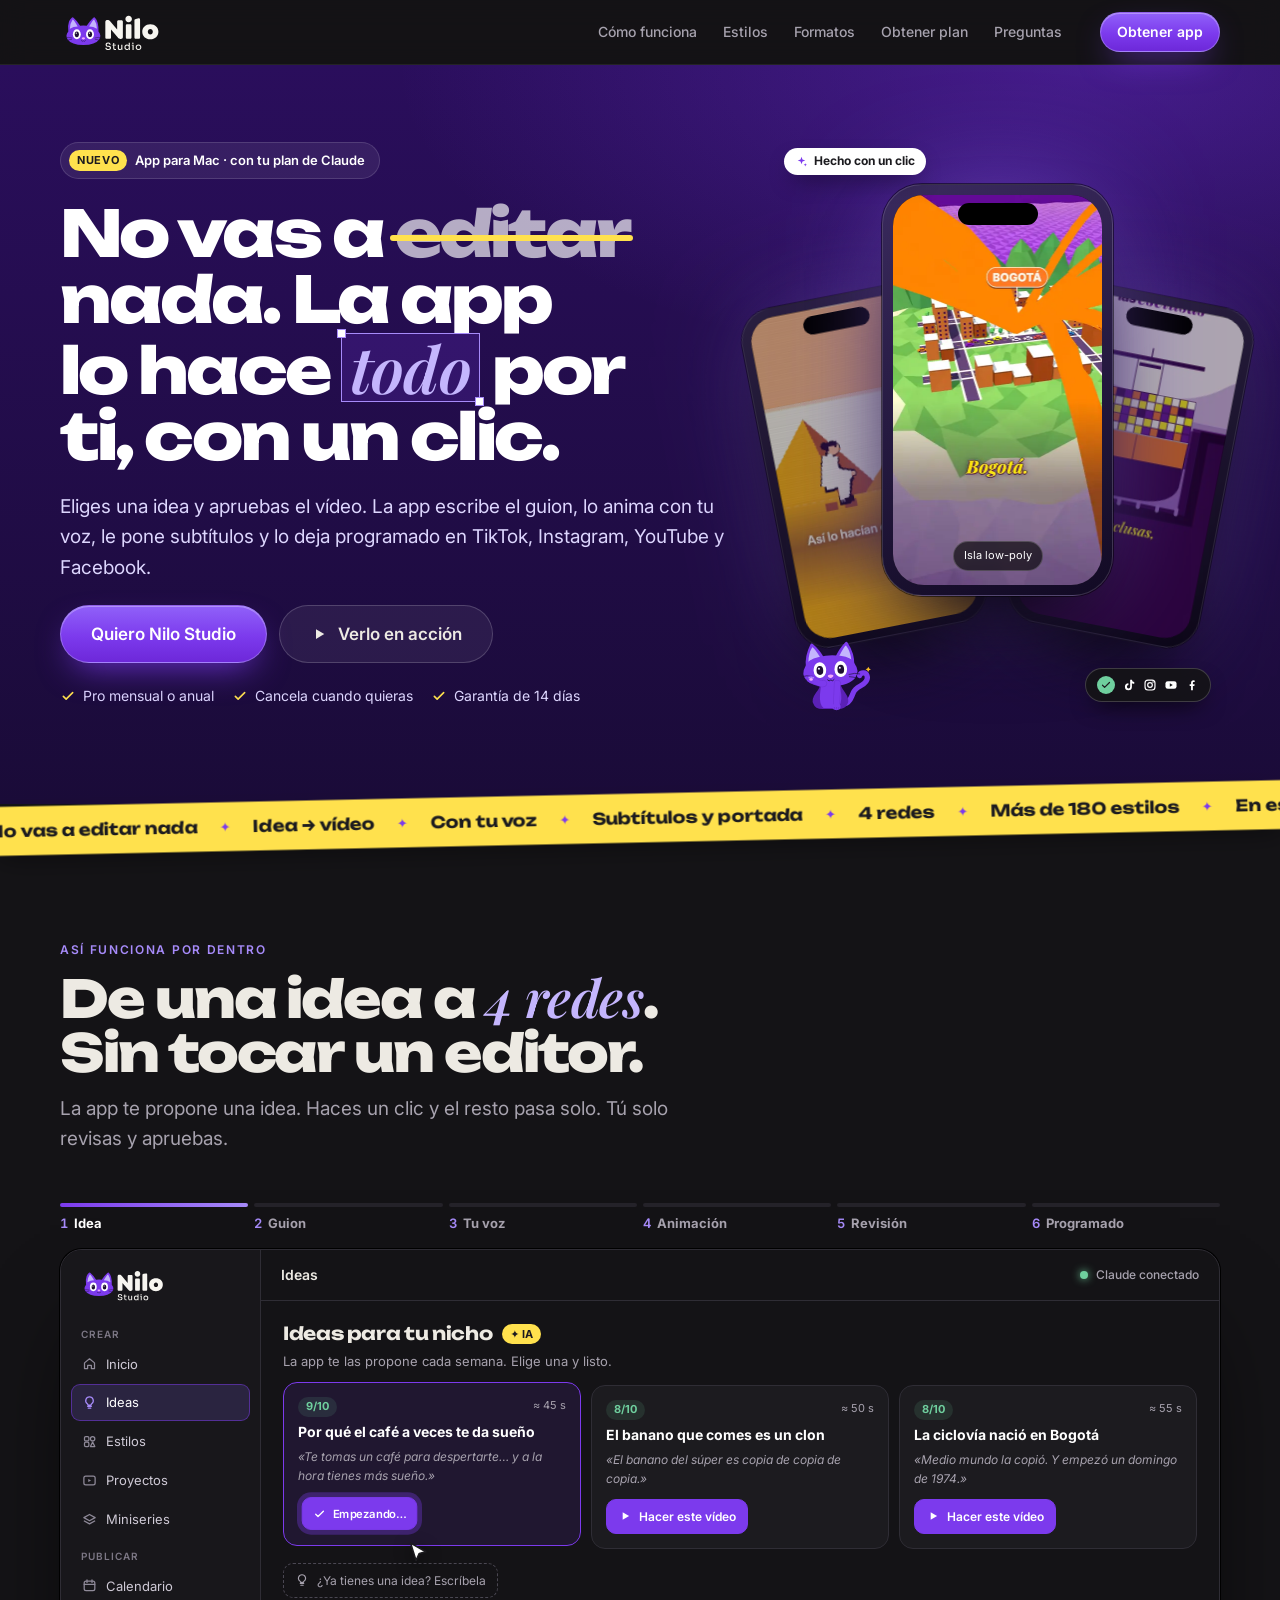
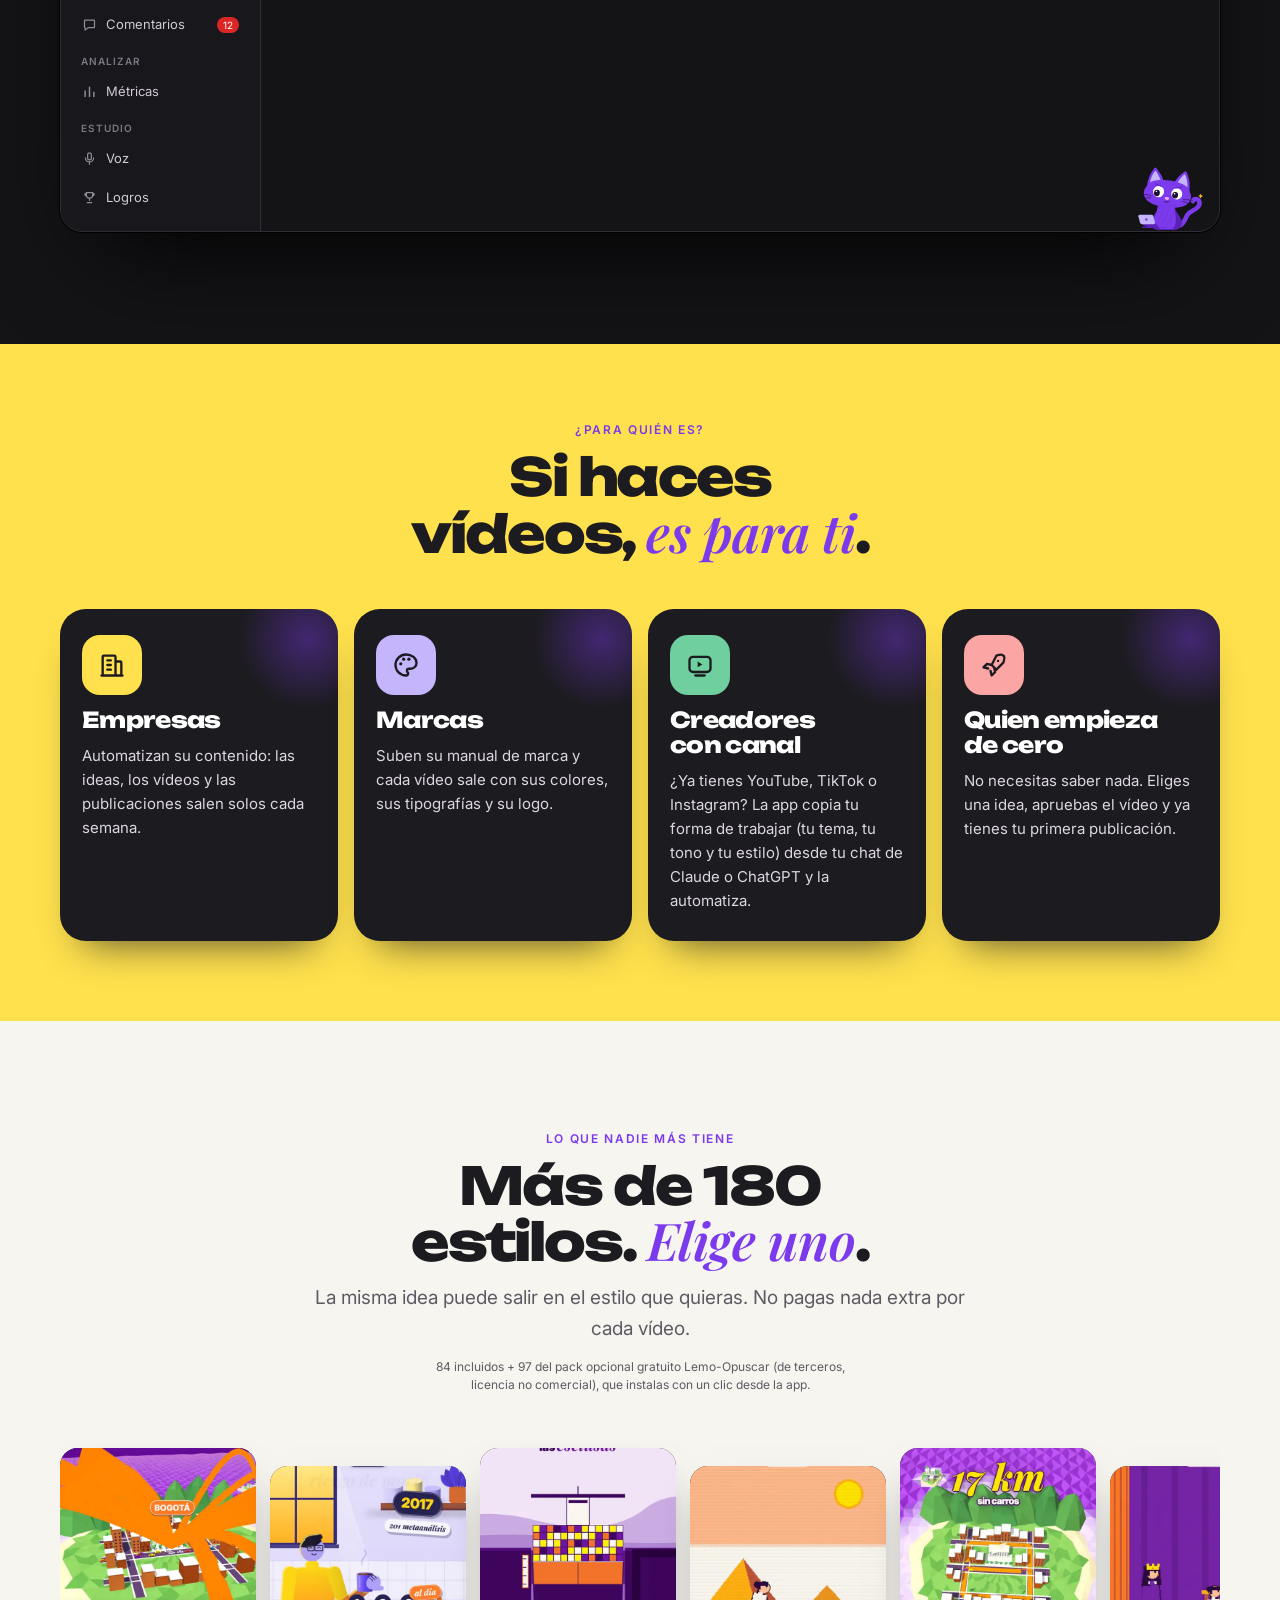
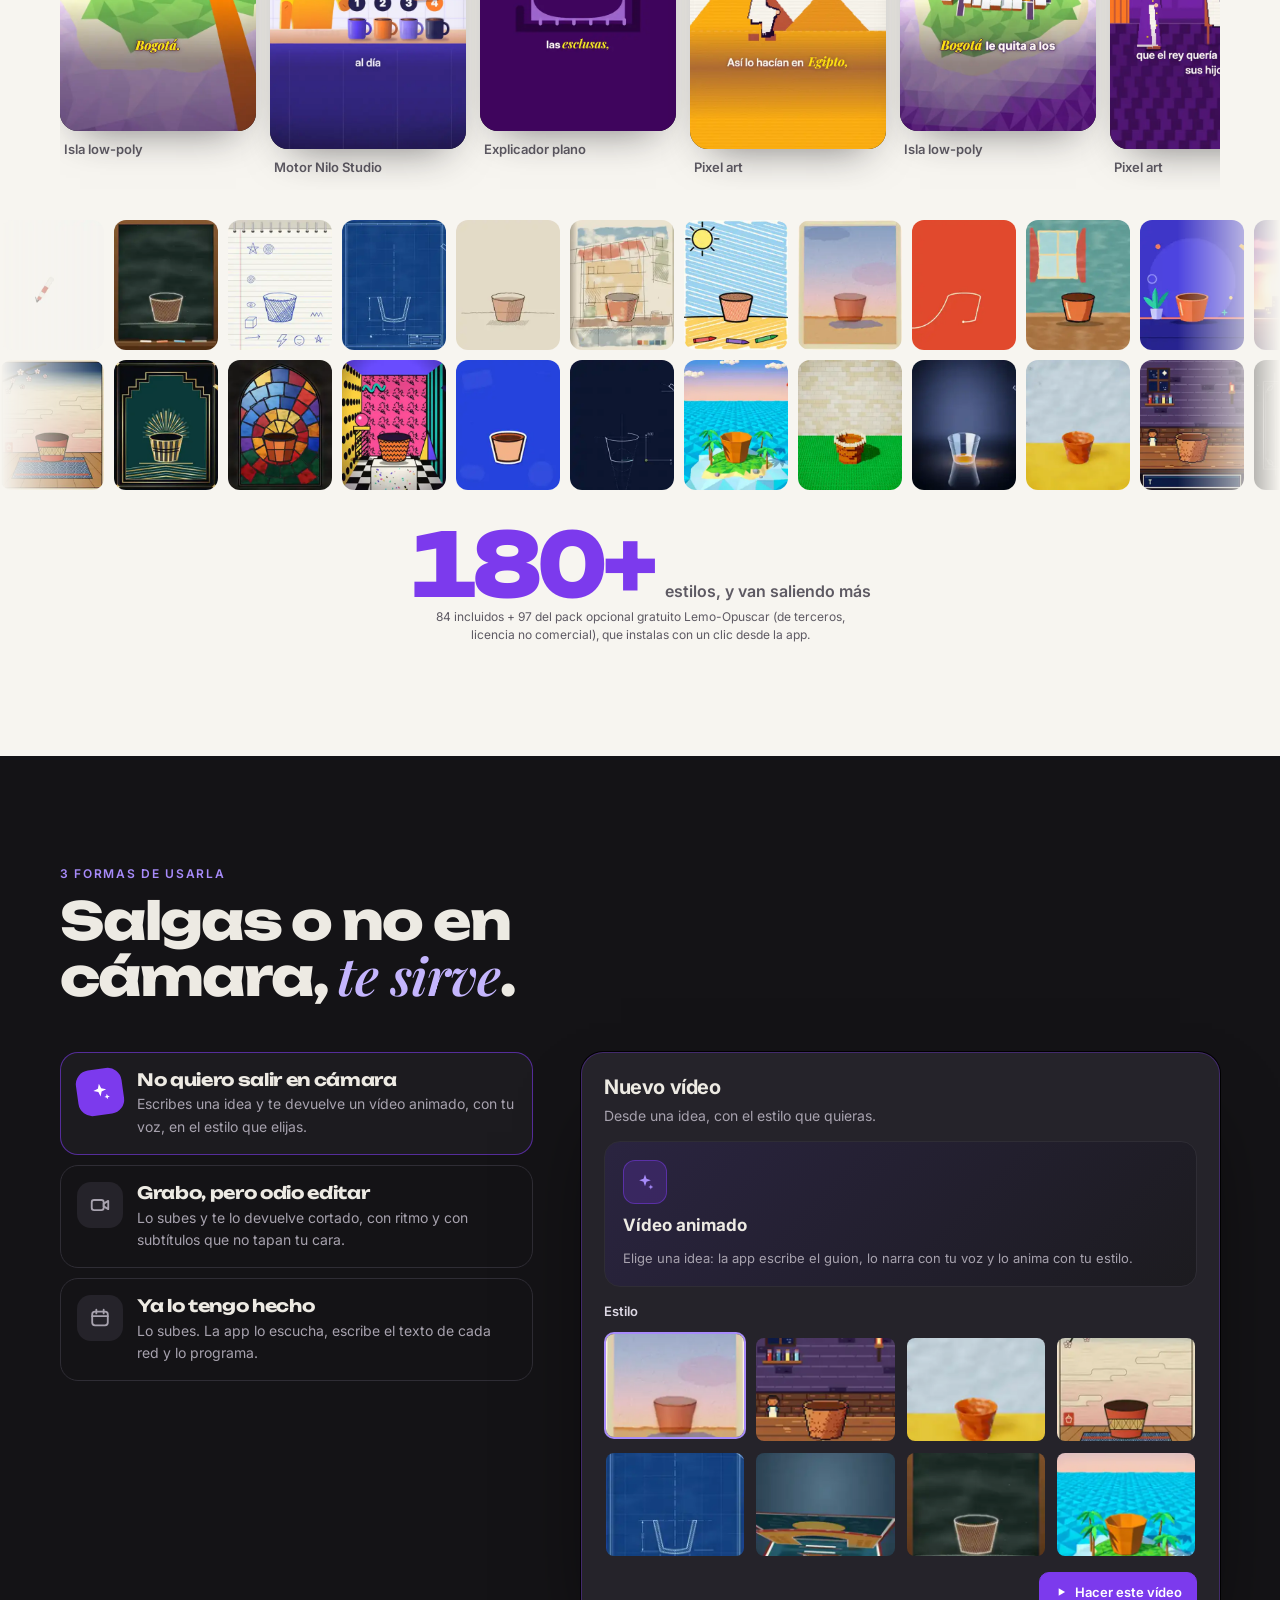
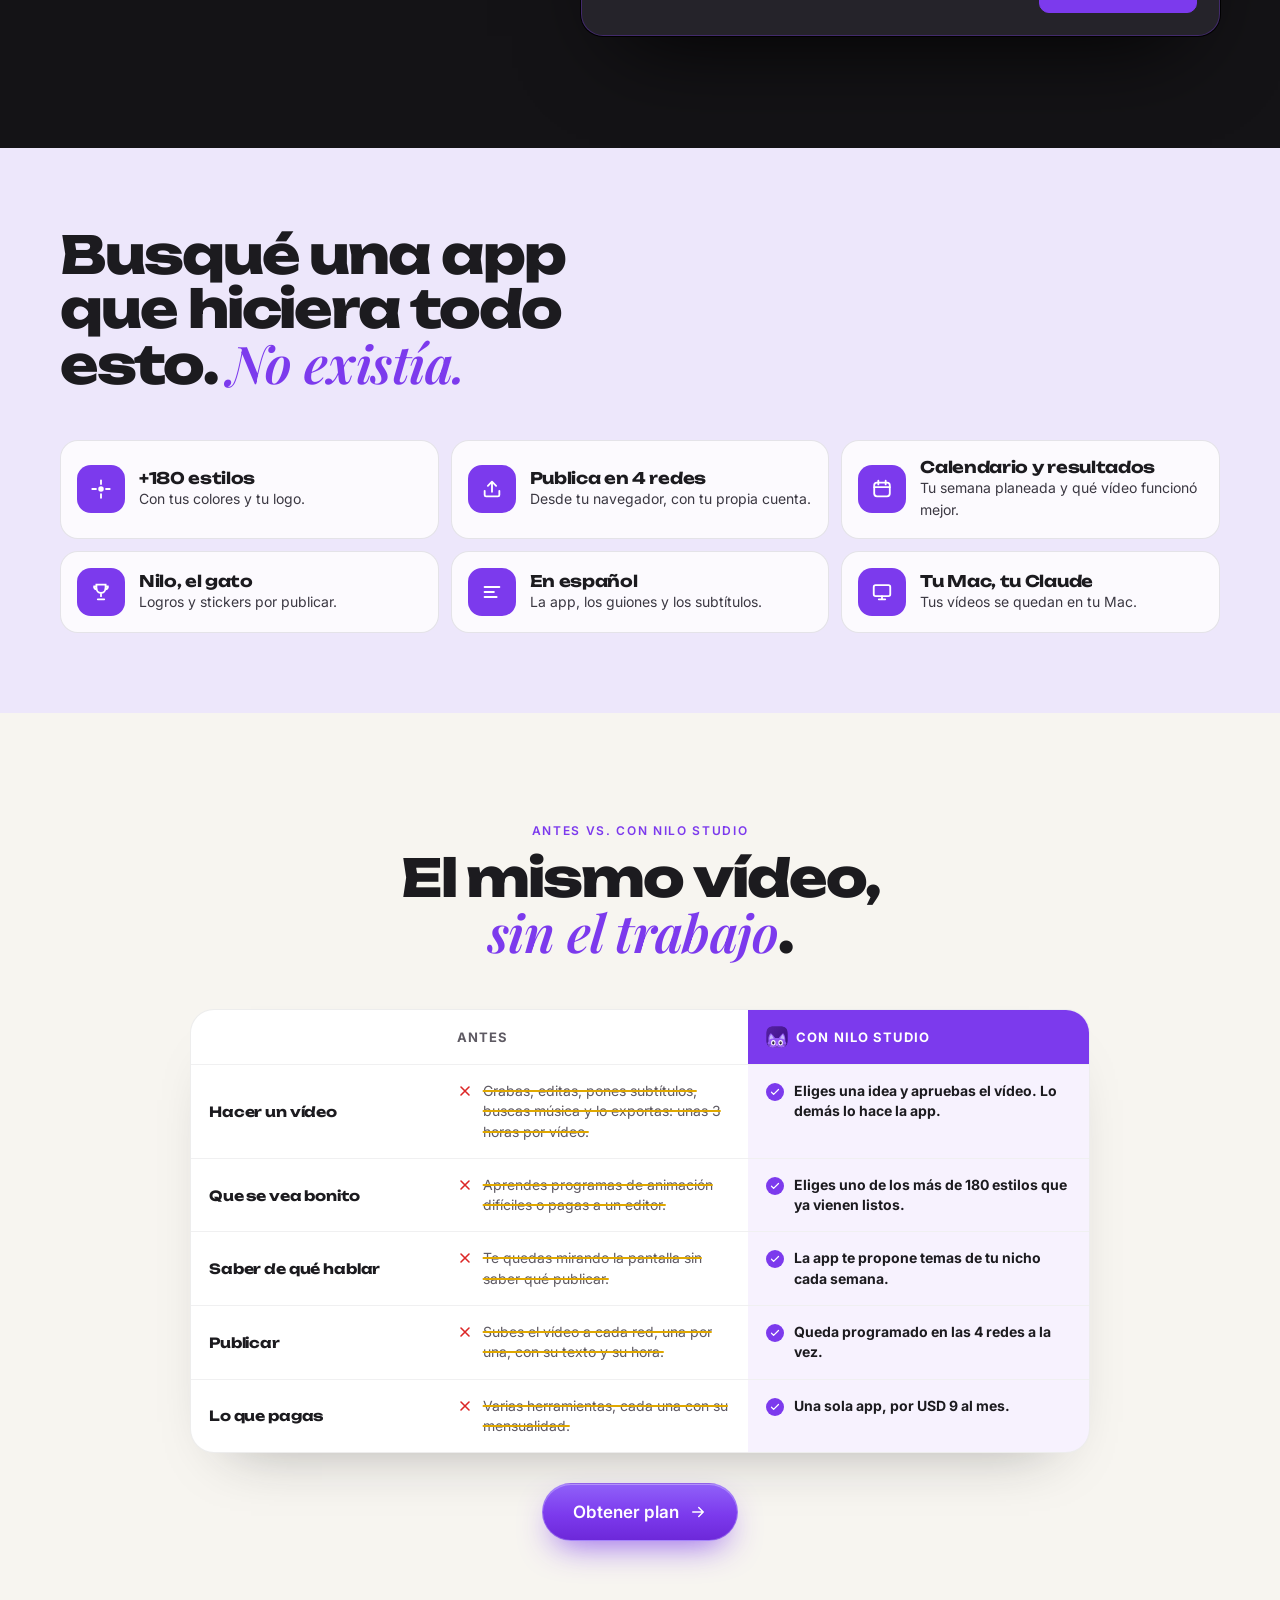
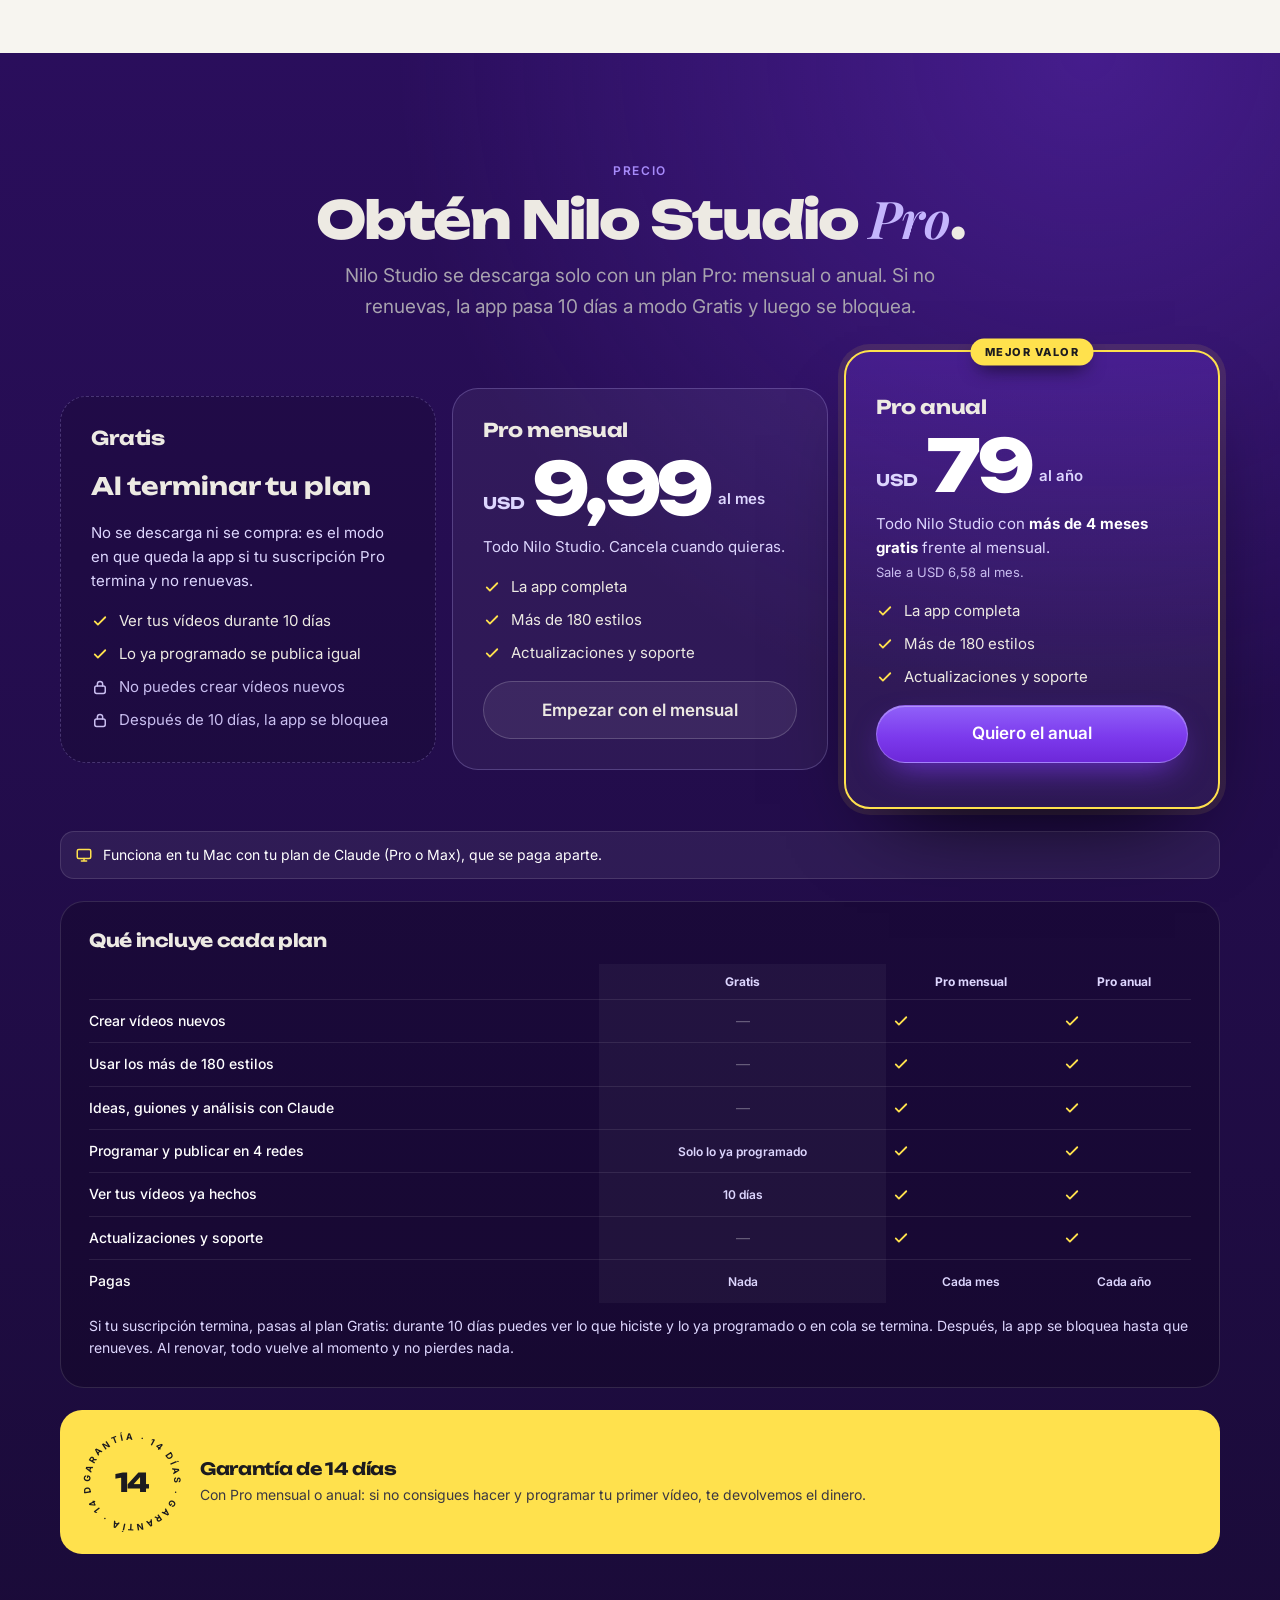
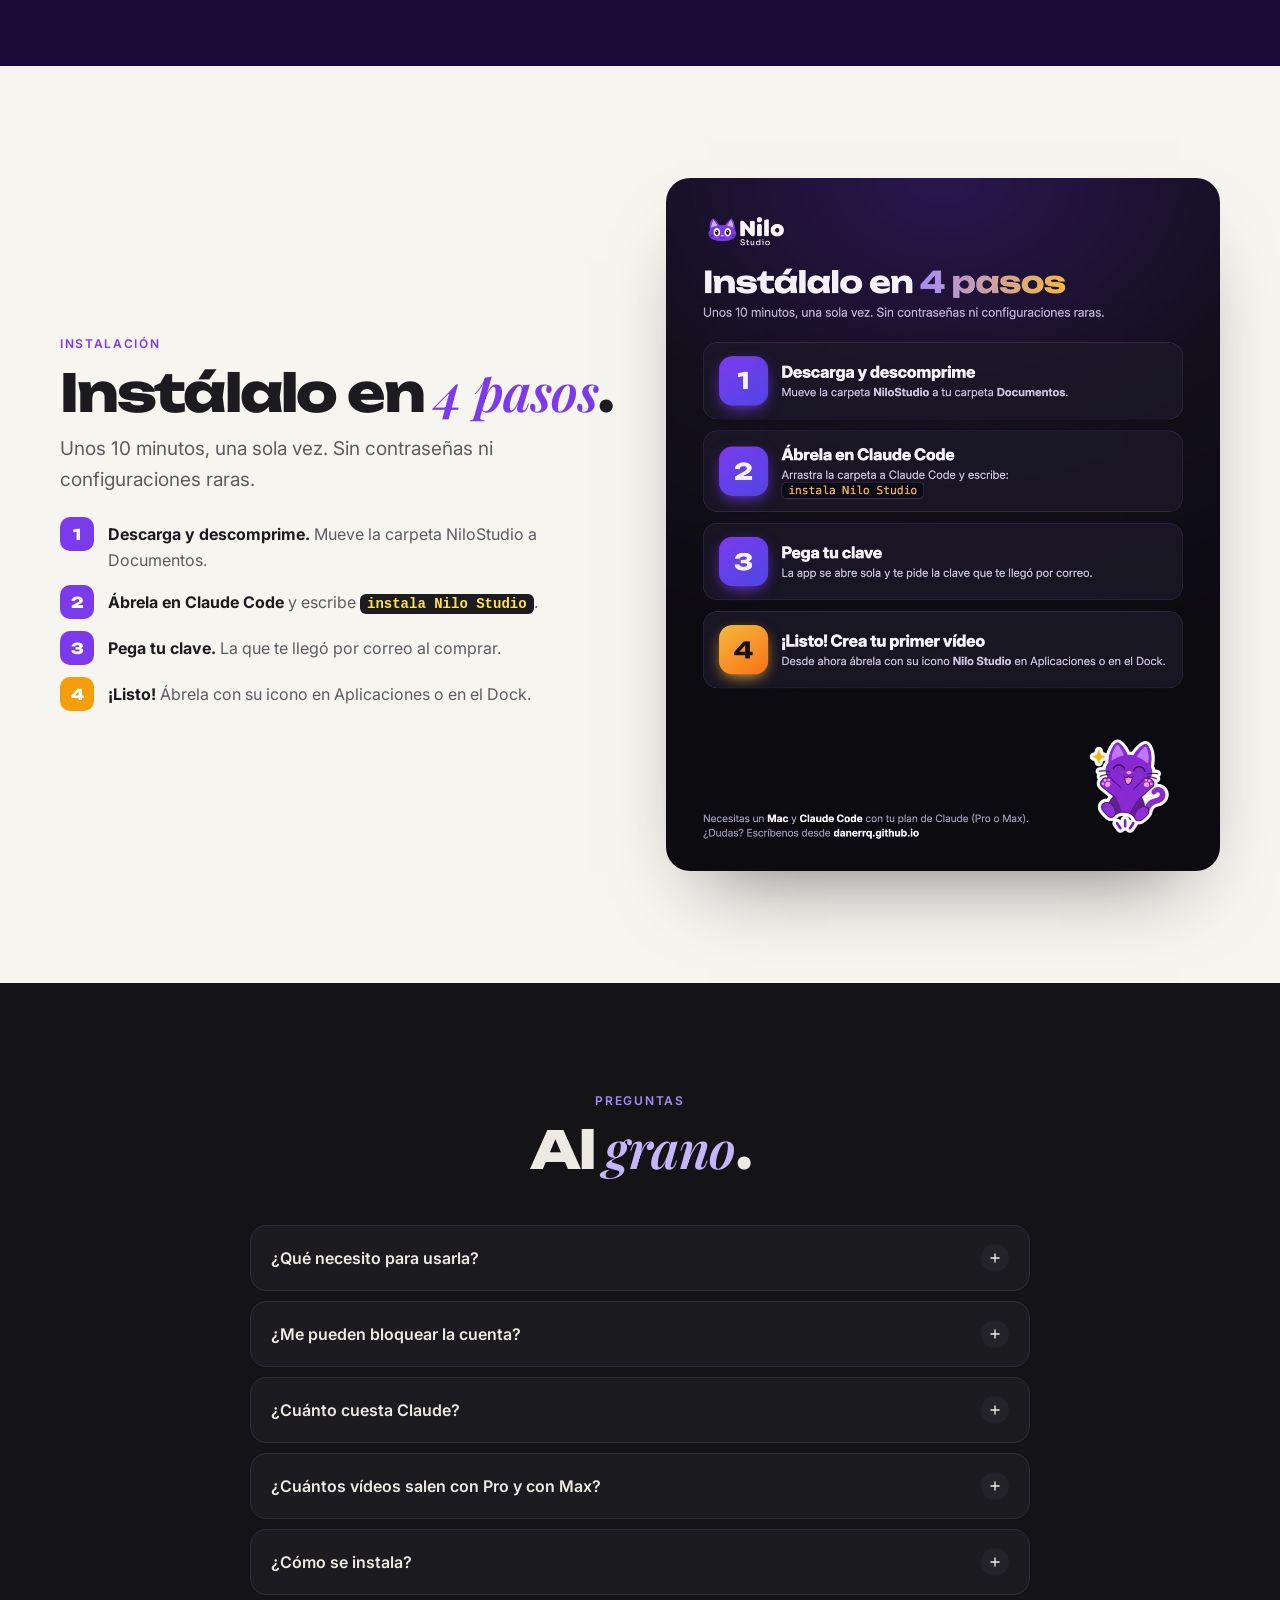
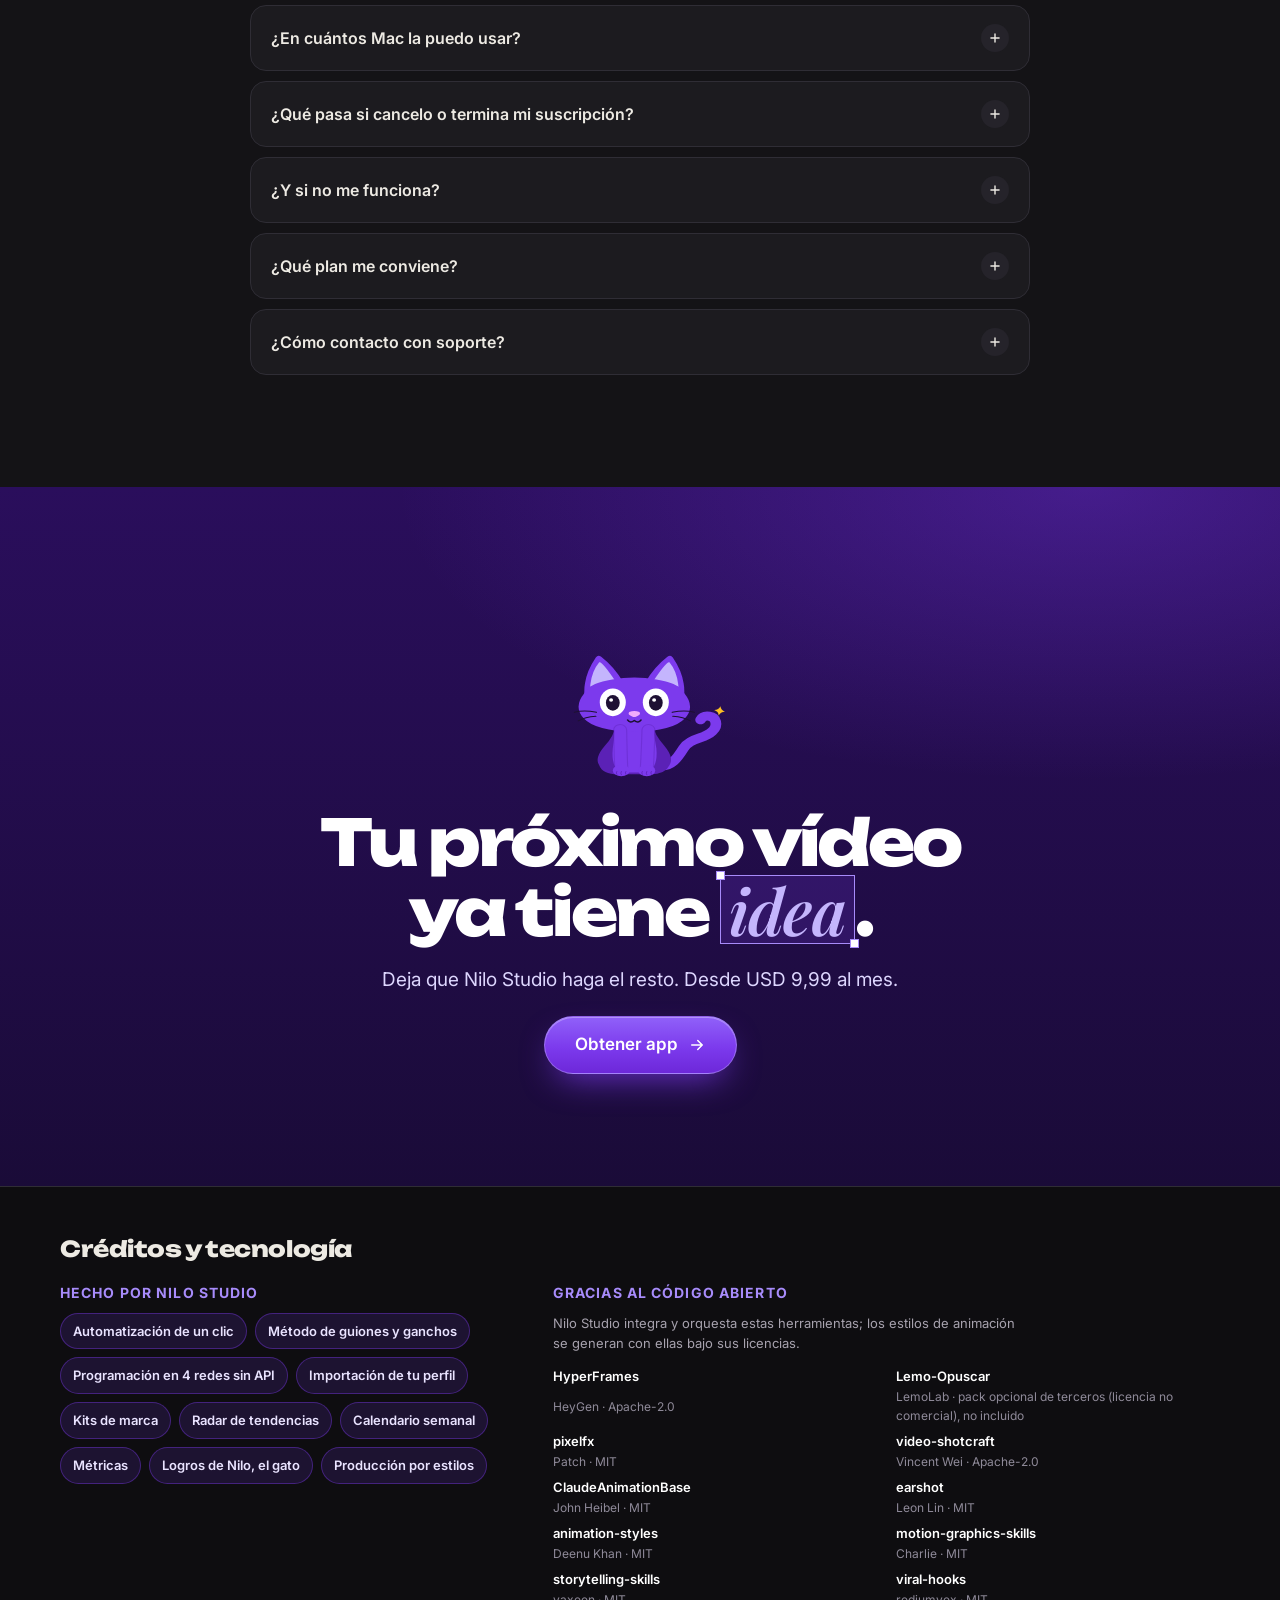
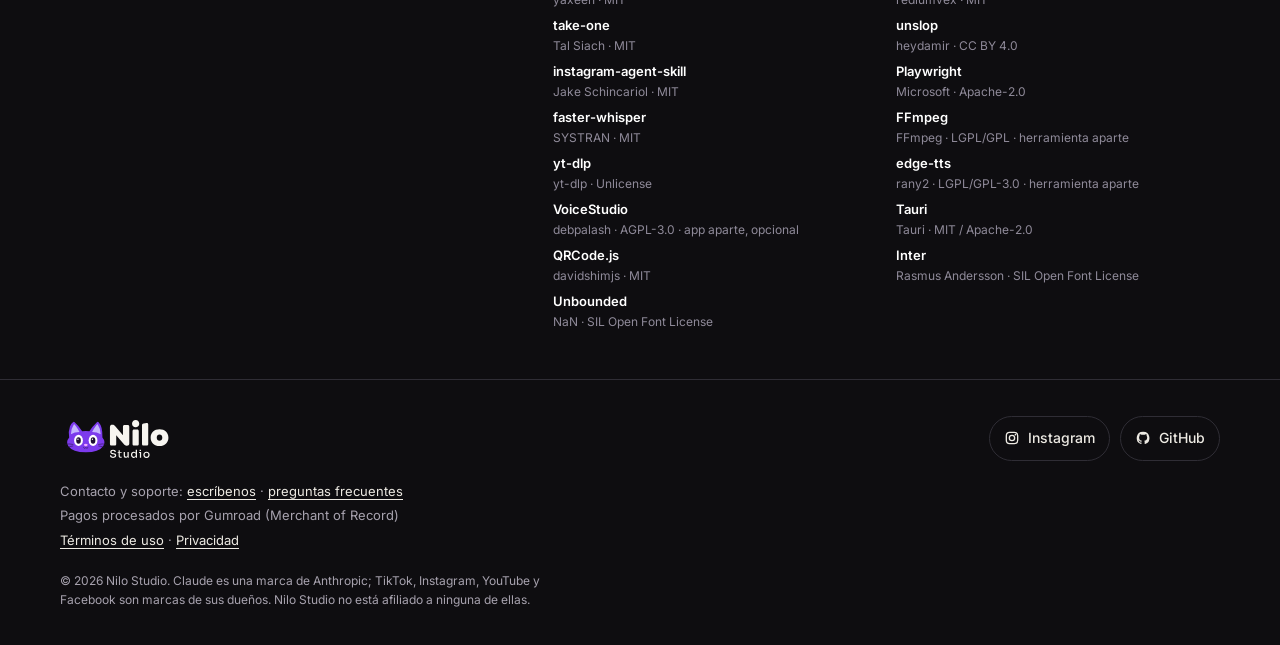
==== commit 37b00129: "Botones: «Obtener plan» en el menú, «Obtener app», «Quiero Nilo Studio» sin precio; todos llevan a l" ====
--- a/index.html
+++ b/index.html
@@ -76,10 +76,10 @@
       <a href="#como">Cómo funciona</a>
       <a href="#estilos">Estilos</a>
       <a href="#formatos">Formatos</a>
-      <a href="#precio">Precio</a>
+      <a href="#precio">Obtener plan</a>
       <a href="#preguntas">Preguntas</a>
     </nav>
-    <a class="btn comprar" href="#precio">Ver planes</a>
+    <a class="btn comprar" href="#precio">Obtener app</a>
   </div>
 </header>
 
@@ -93,7 +93,7 @@
       <h1>No vas a <span class="tachado">editar</span> nada. La app lo hace <span class="clave sel">todo</span> por ti, con un clic.</h1>
       <p class="bajada">Eliges una idea y apruebas el vídeo. La app escribe el guion, lo anima con tu voz, le pone subtítulos y lo deja programado en TikTok, Instagram, YouTube y Facebook.</p>
       <div class="acciones">
-        <a class="btn comprar grande" href="#precio">Quiero Nilo Studio <span class="precio-btn">desde USD <span data-plan-precio="mensual">9,99</span>/mes</span></a>
+        <a class="btn comprar grande" href="#precio">Quiero Nilo Studio</a>
         <a class="btn grande" href="#como"><svg aria-hidden="true"><use href="#i-play"/></svg>Verlo en acción</a>
       </div>
       <ul class="confianza">
@@ -258,7 +258,7 @@
       <div class="comp-fila" style="--i:4"><span class="comp-q">Lo que pagas</span><span class="antes"><svg aria-hidden="true"><use href="#i-x"/></svg><s>Varias herramientas, cada una con su mensualidad.</s></span><span class="con"><svg aria-hidden="true"><use href="#i-check"/></svg>Una sola app, por USD 9 al mes.</span></div>
     </div>
     <div class="sigues">
-      <a class="btn comprar grande" href="#precio">Ver el precio <svg class="flecha" aria-hidden="true"><use href="#i-flecha"/></svg></a>
+      <a class="btn comprar grande" href="#precio">Obtener plan <svg class="flecha" aria-hidden="true"><use href="#i-flecha"/></svg></a>
     </div>
   </div>
 </section>
@@ -396,7 +396,7 @@
     <div class="gato" id="gato-final" role="img" aria-label="Nilo, el gato, celebrando"></div>
     <h2>Tu próximo vídeo ya tiene <span class="clave sel">idea</span>.</h2>
     <p class="bajada">Deja que Nilo Studio haga el resto. Desde USD <span data-plan-precio="mensual">9,99</span> al mes.</p>
-    <a class="btn comprar grande" href="#precio">Ver los planes <svg class="flecha" aria-hidden="true"><use href="#i-flecha"/></svg></a>
+    <a class="btn comprar grande" href="#precio">Obtener app <svg class="flecha" aria-hidden="true"><use href="#i-flecha"/></svg></a>
   </div>
 </section>
 
@@ -441,7 +441,7 @@
 
 <div class="compra-fija" id="compra-fija" aria-hidden="true">
   <span class="txt"><b>Desde USD <span data-plan-precio="mensual">9,99</span>/mes</b><span>Garantía de 14 días</span></span>
-  <a class="btn comprar" href="#precio" tabindex="-1">Ver planes</a>
+  <a class="btn comprar" href="#precio" tabindex="-1">Obtener app</a>
 </div>
 <div class="aviso" id="aviso" role="status"></div>
 
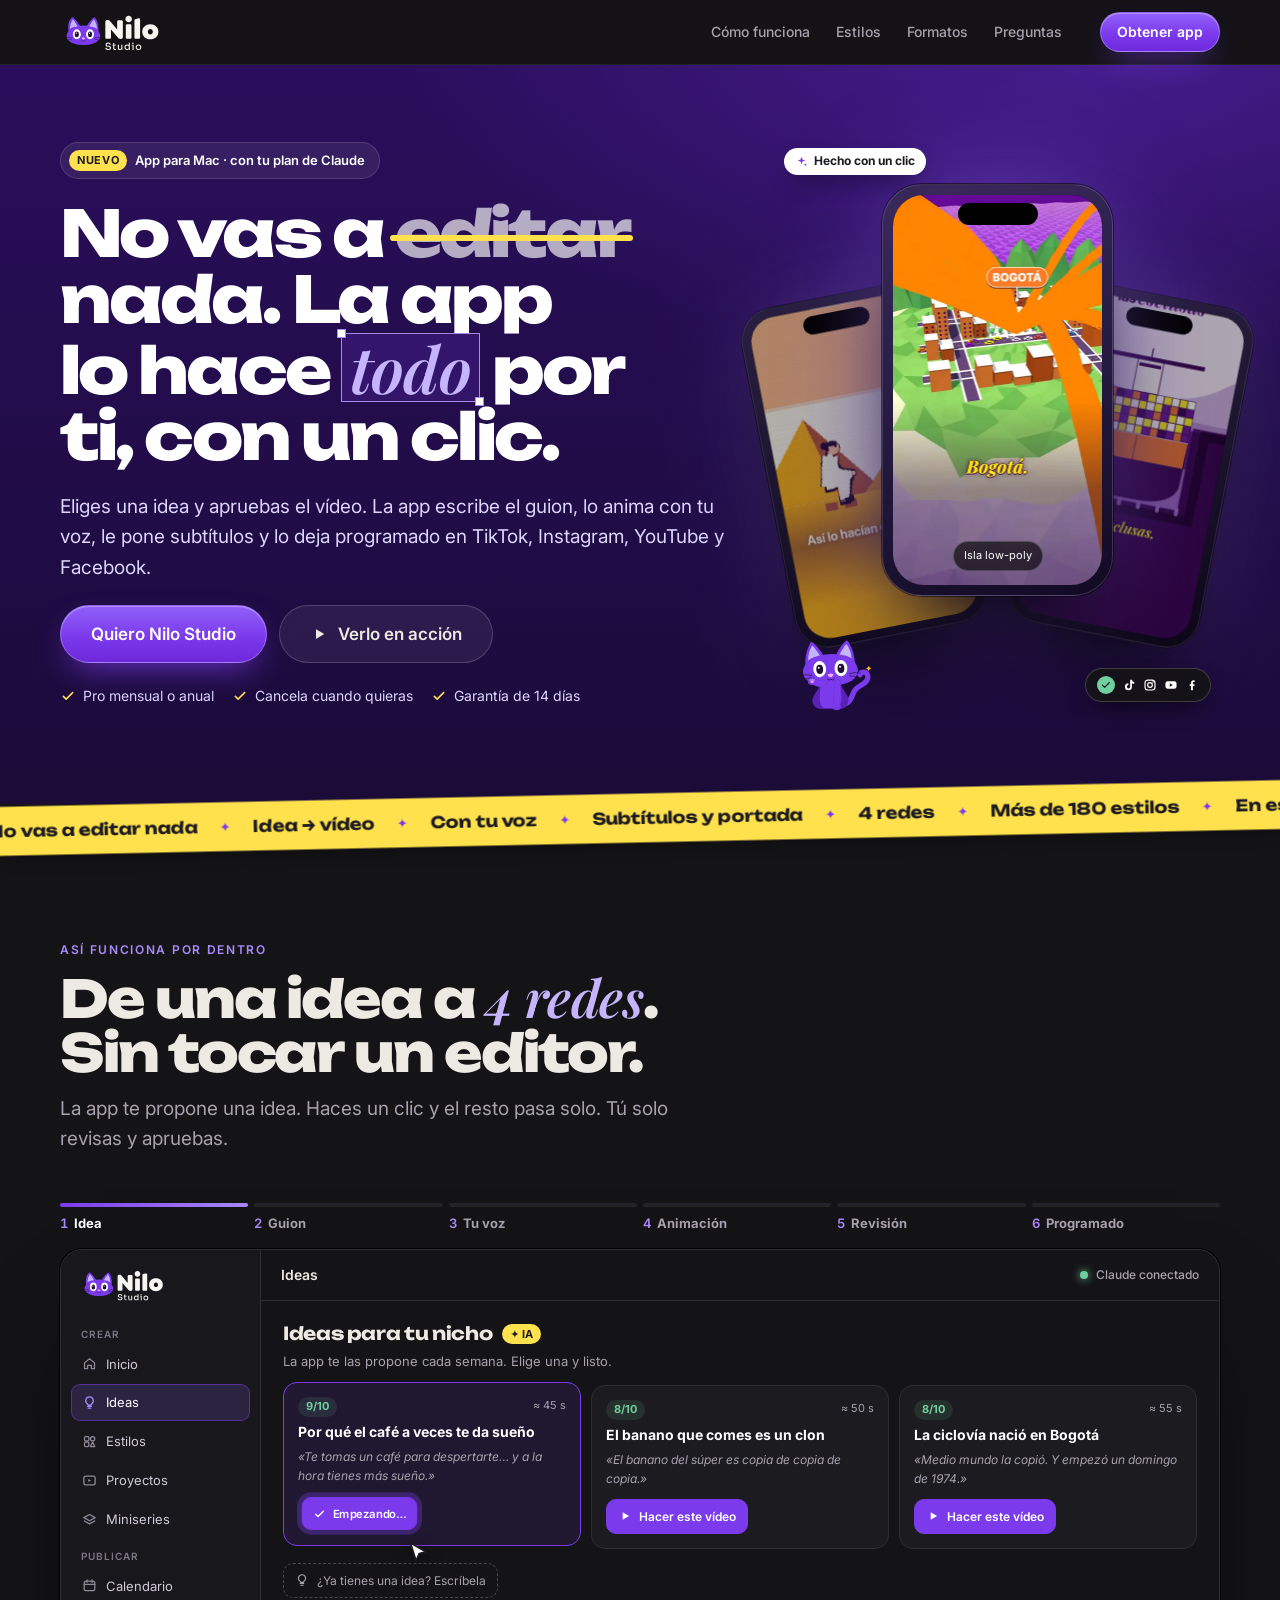
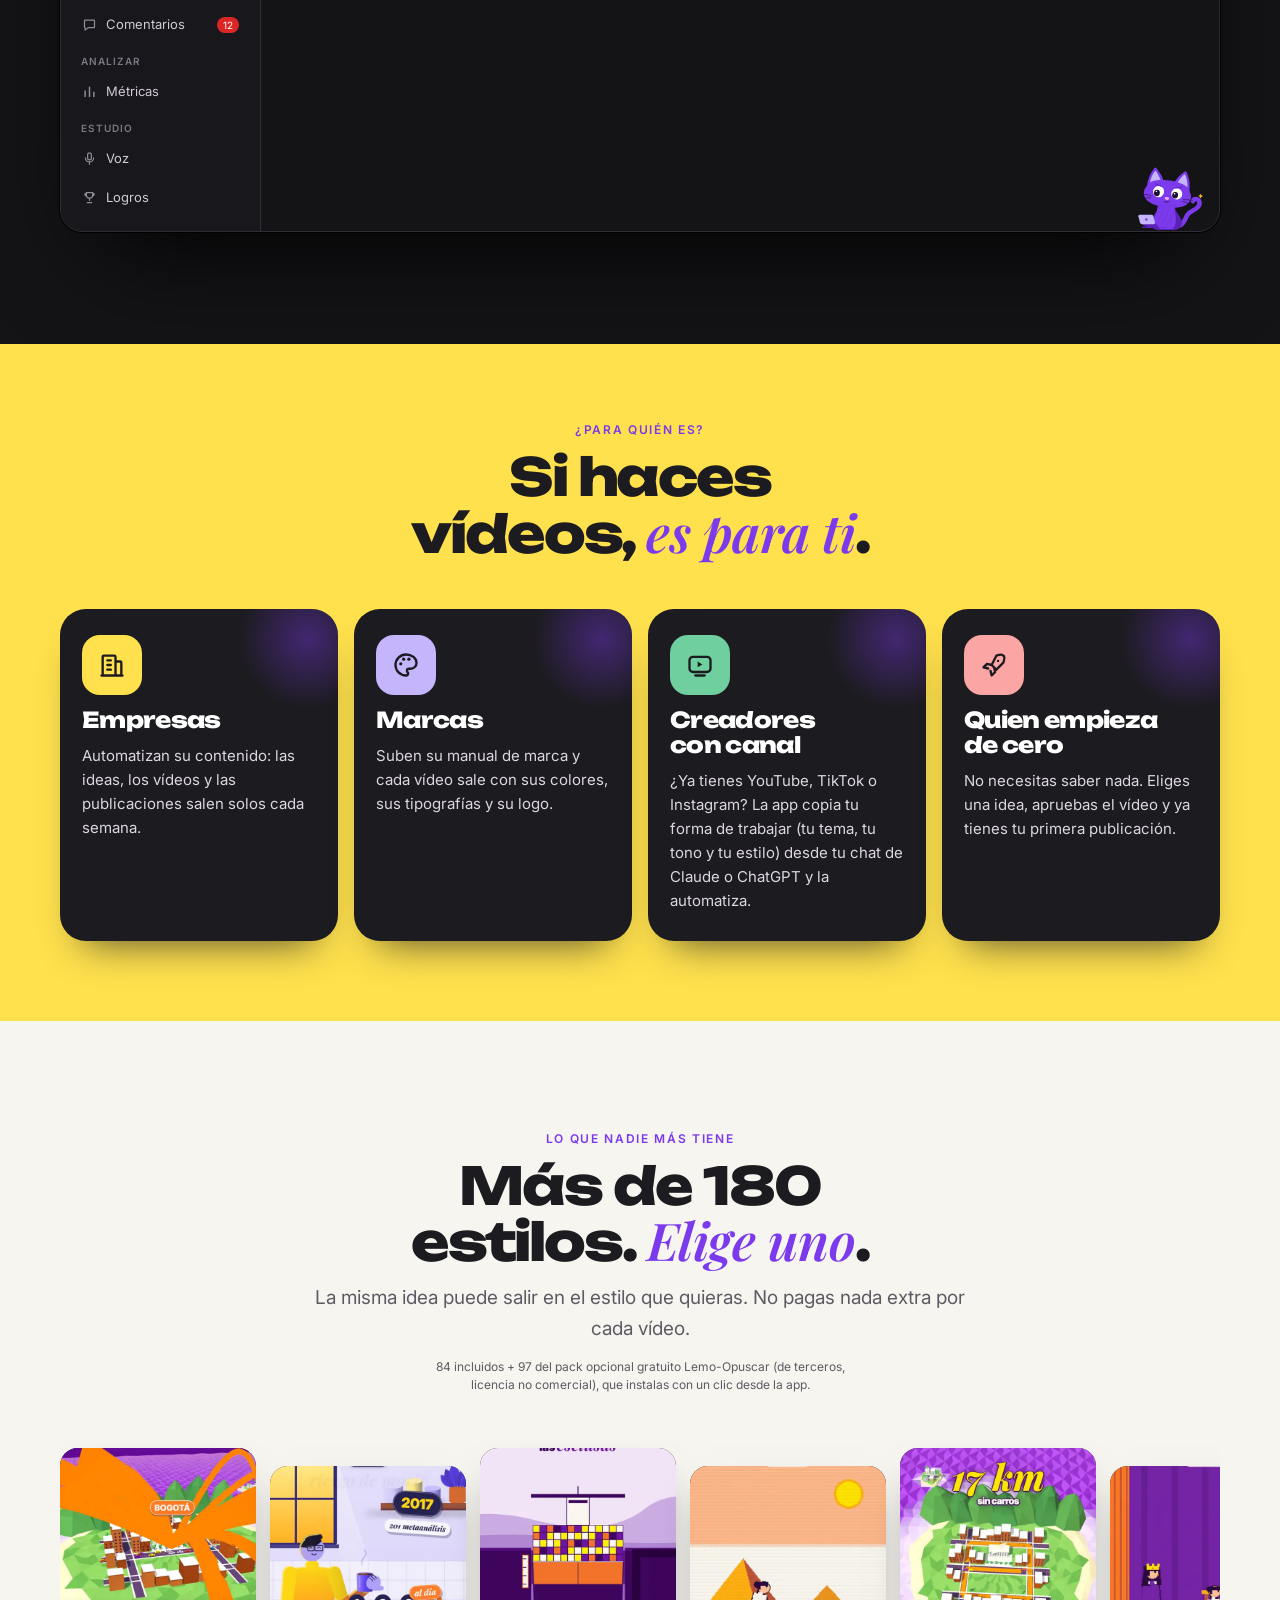
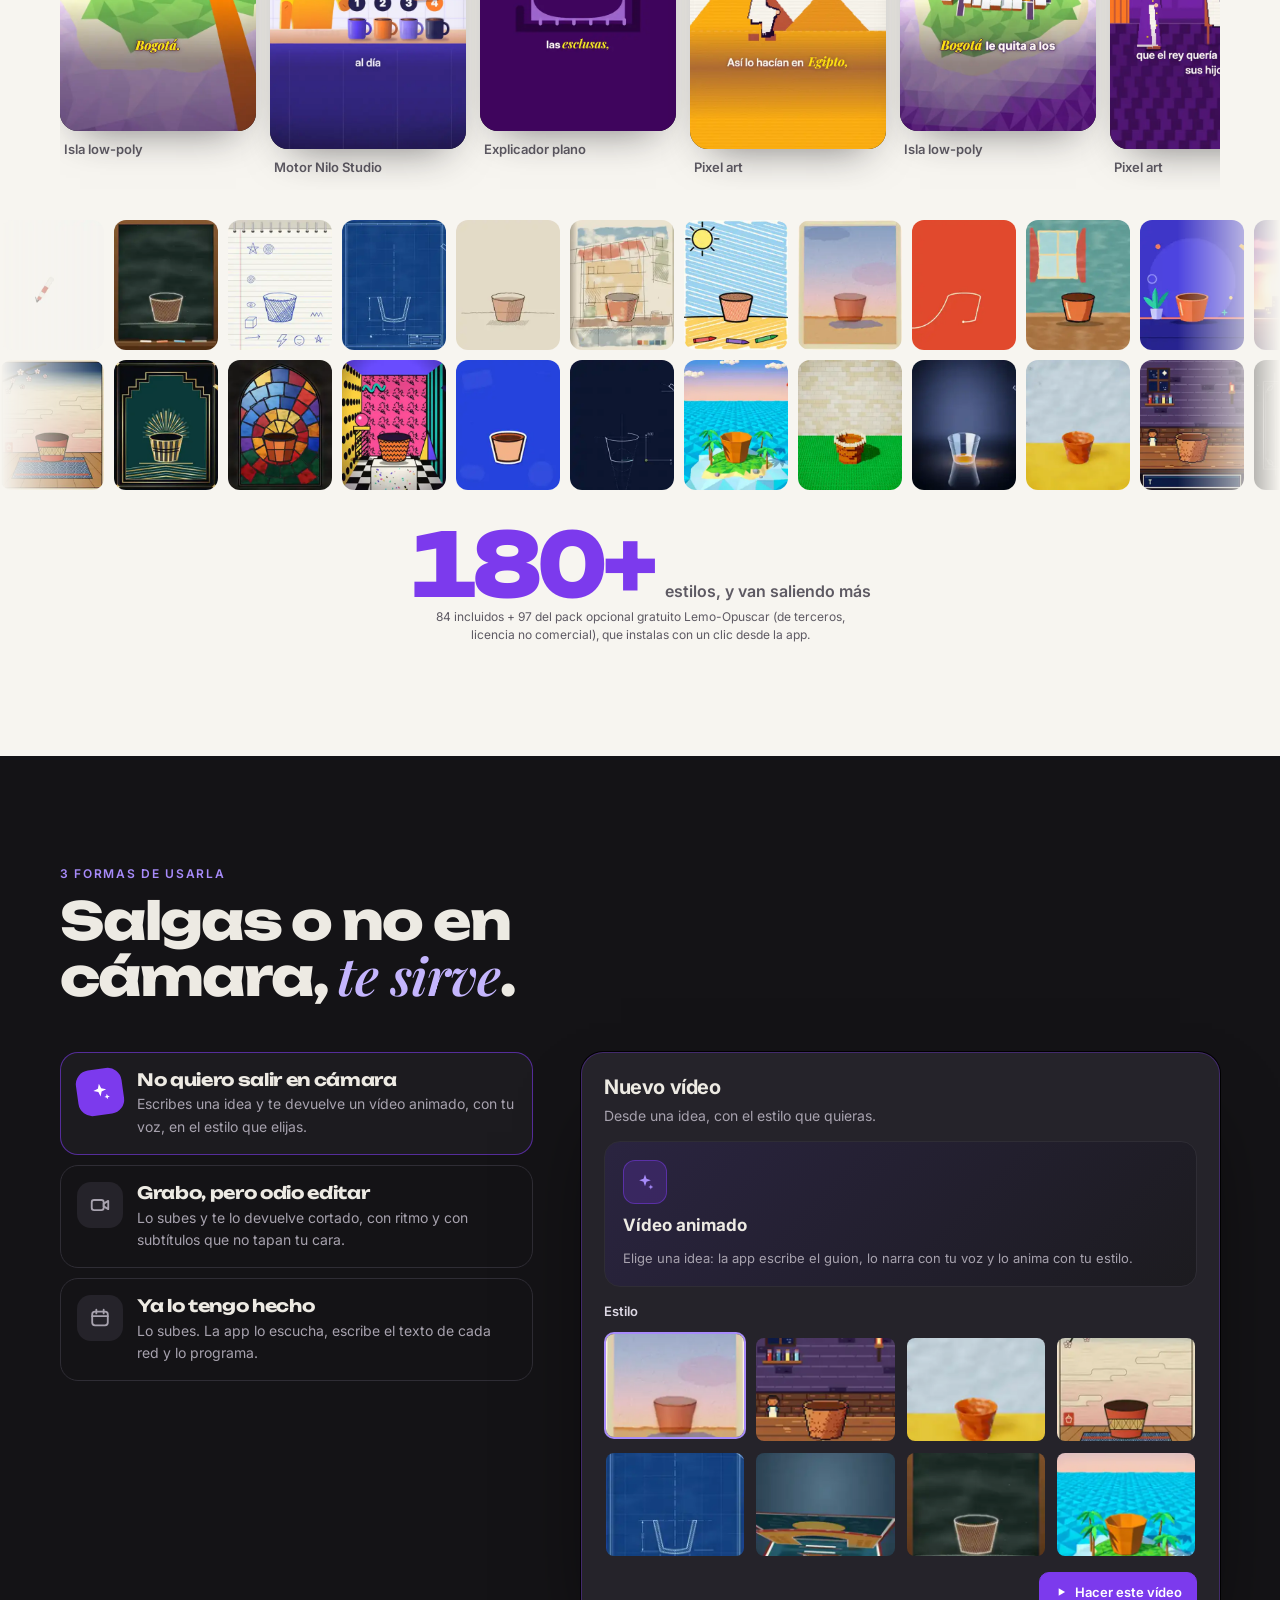
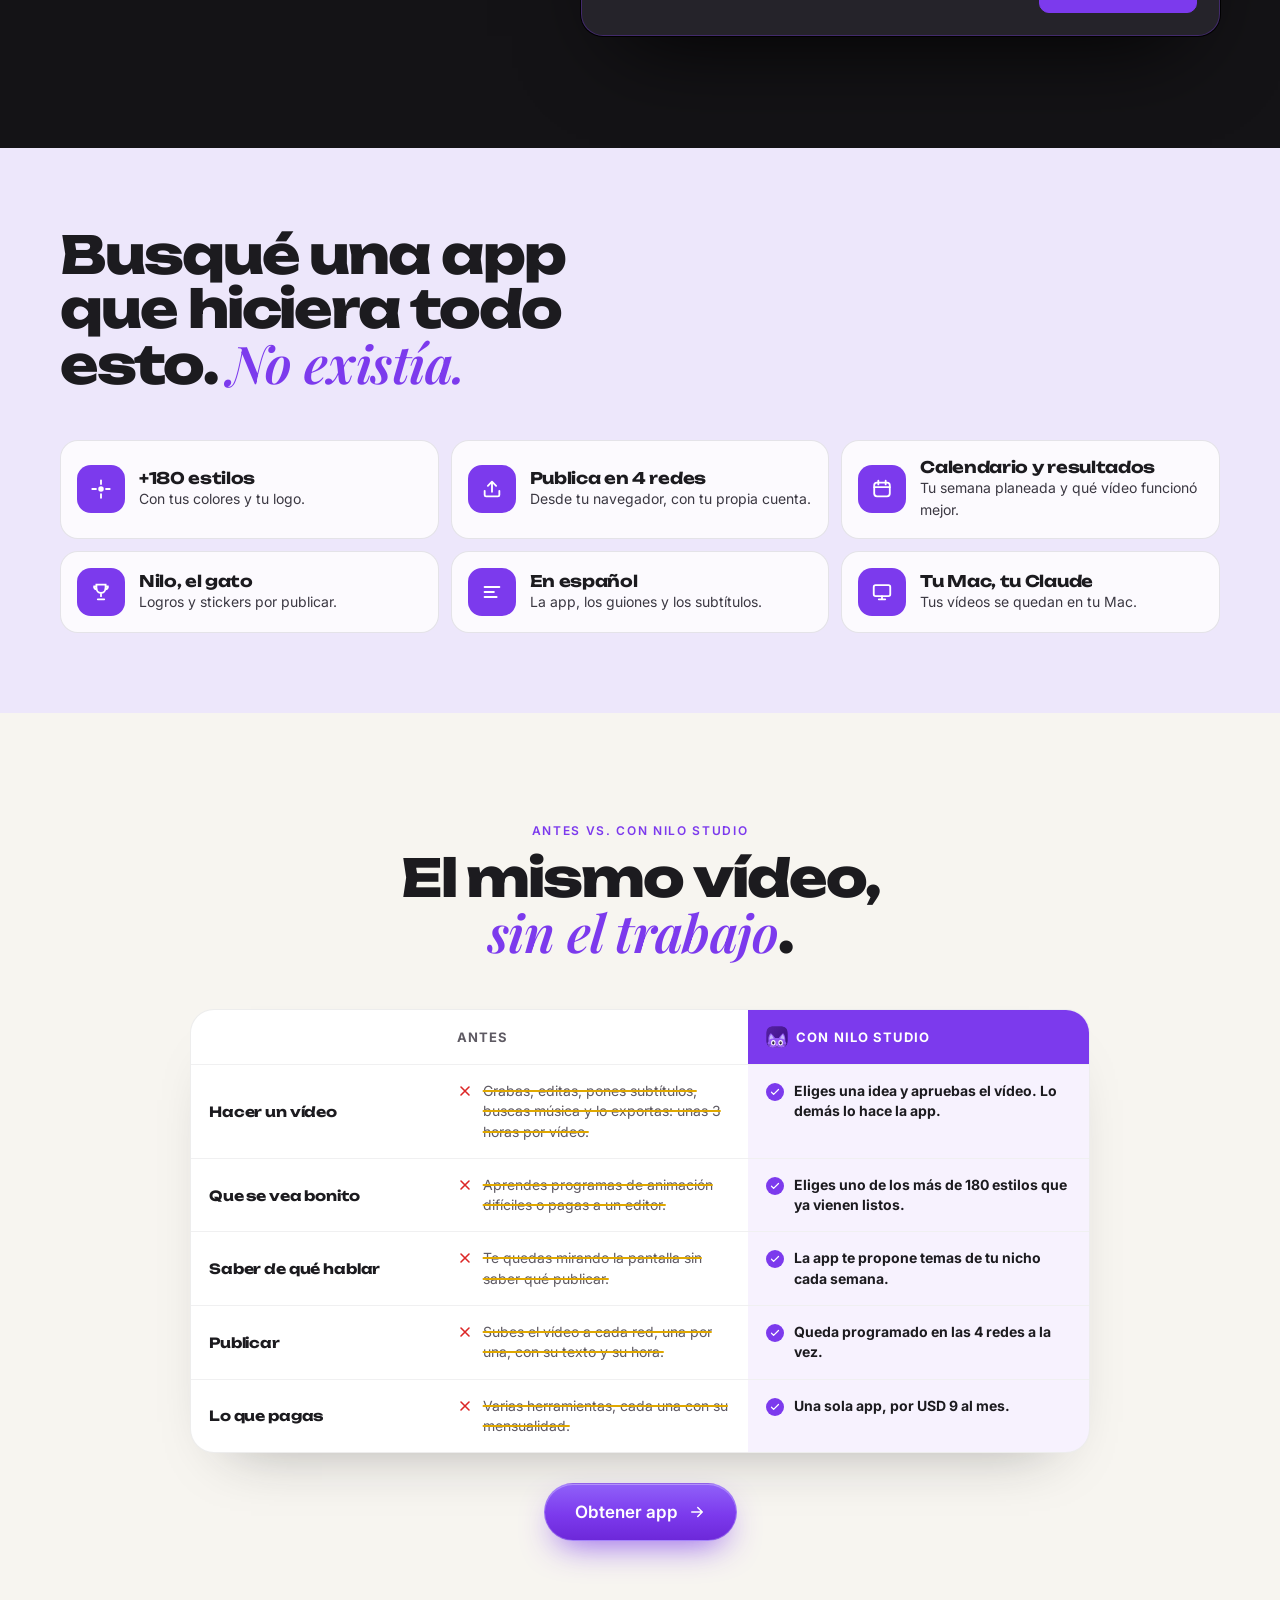
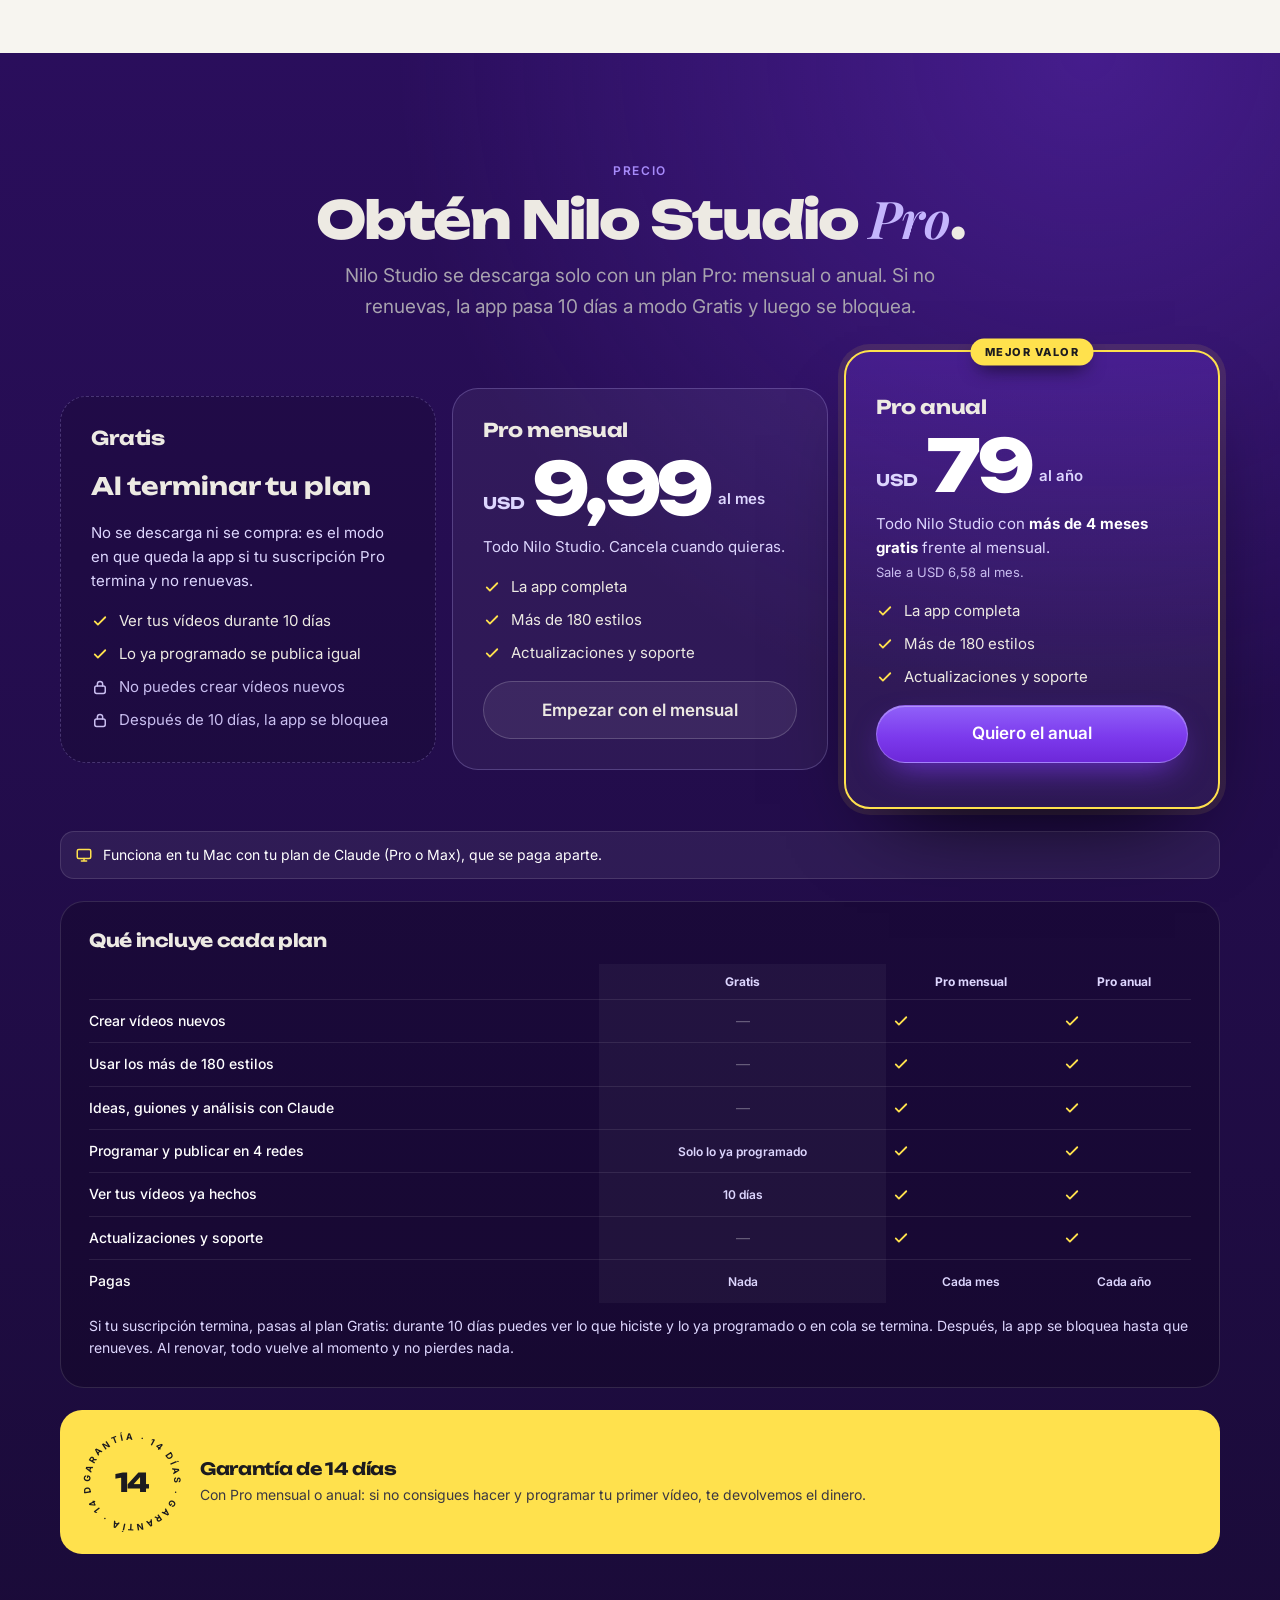
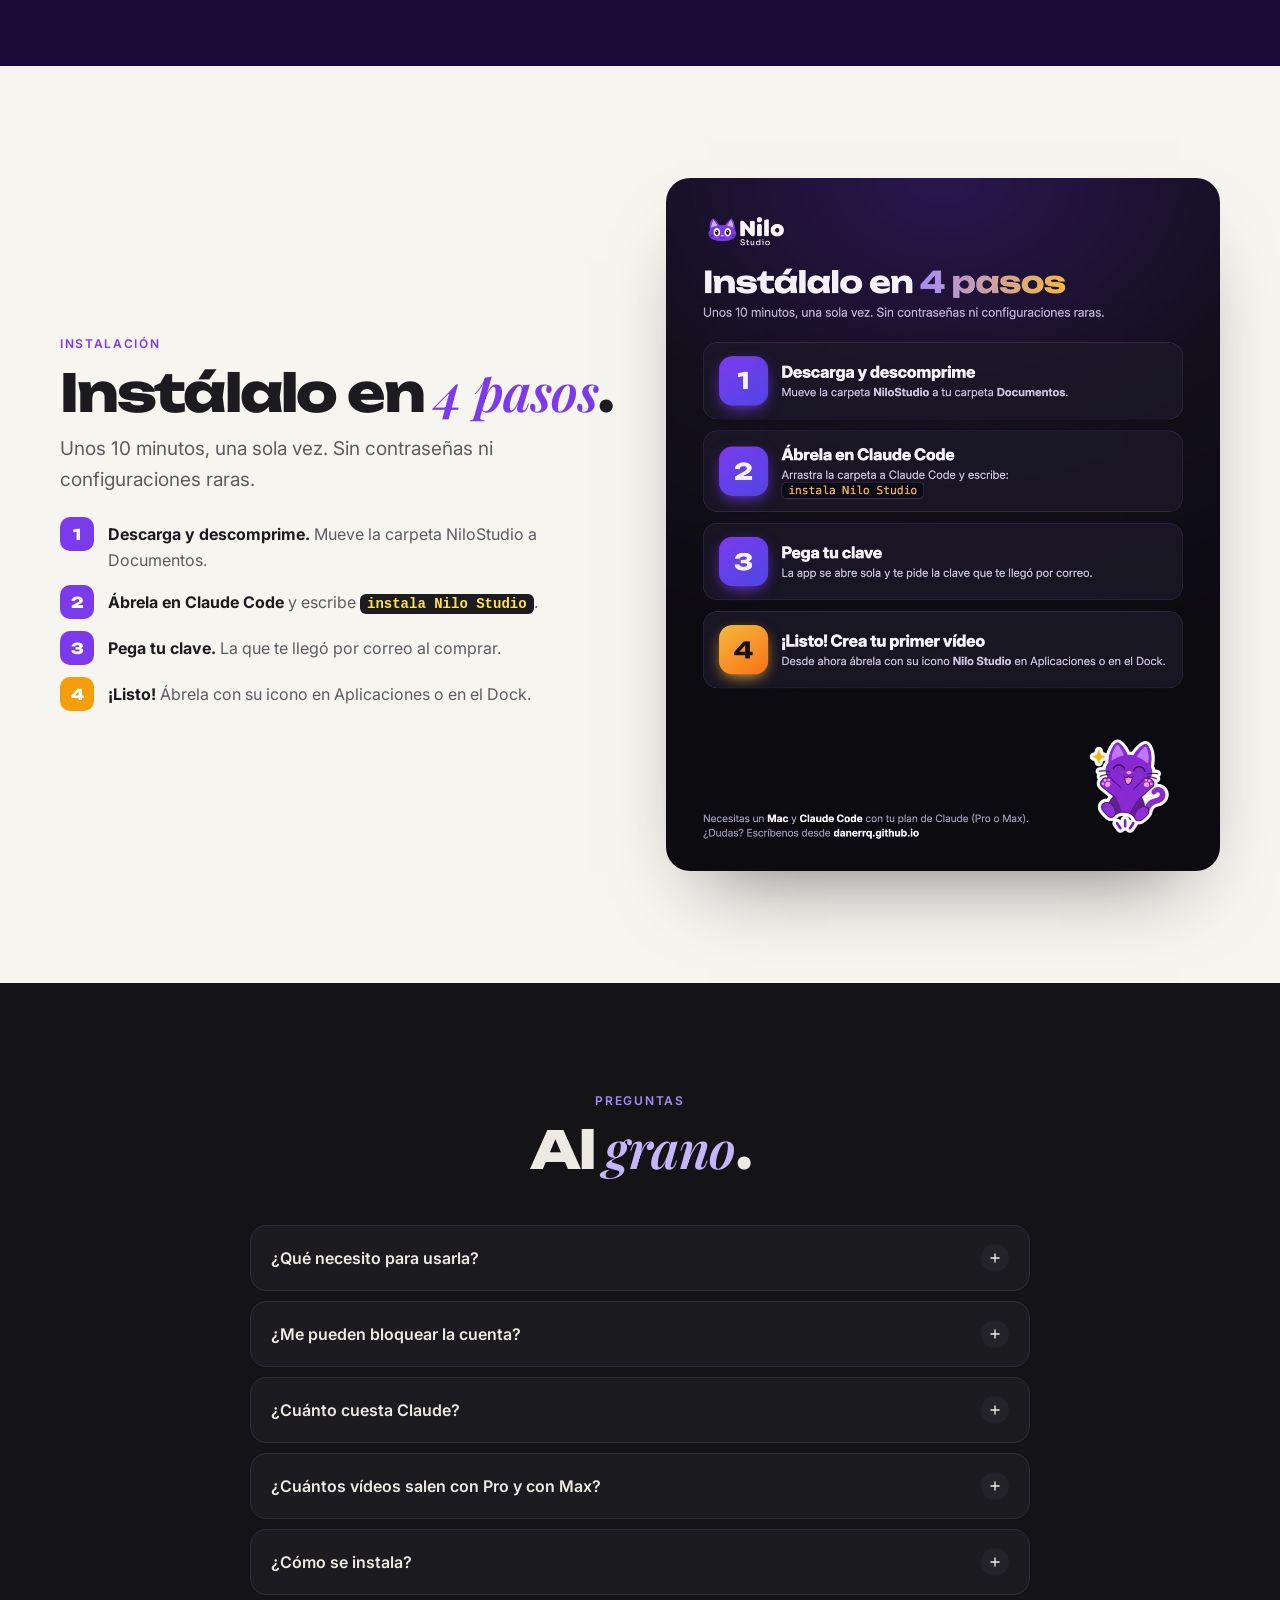
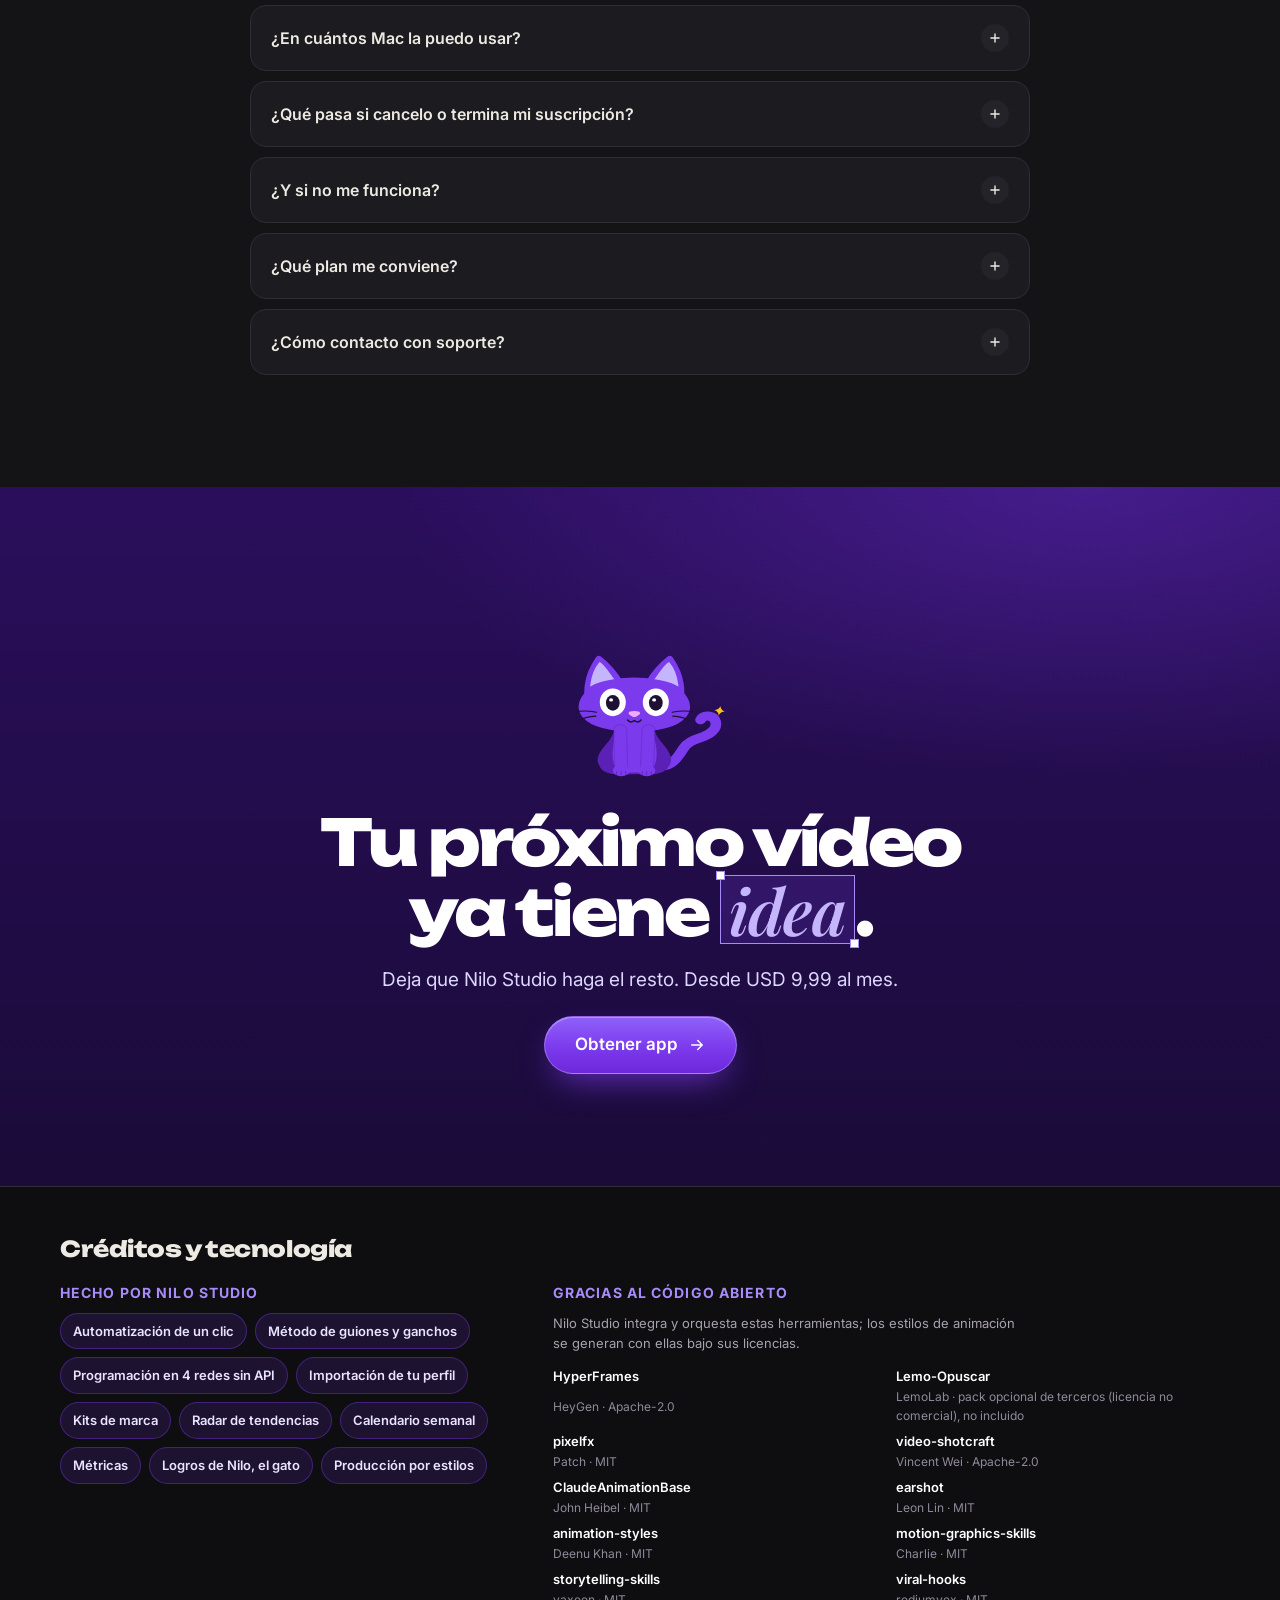
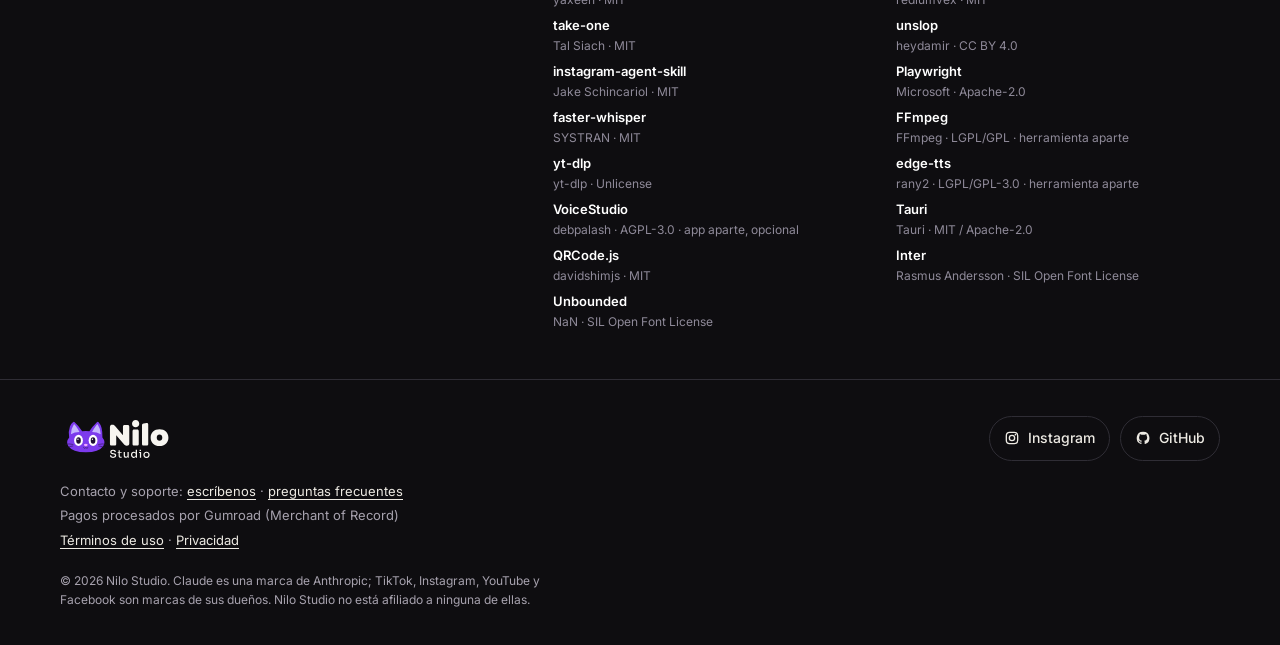
==== commit 3a1ca068: "Quita «Obtener plan» del menú: queda un solo botón «Obtener app» Co-Authored-By: Claude Opus 5.5 <no" ====
--- a/index.html
+++ b/index.html
@@ -76,7 +76,6 @@
       <a href="#como">Cómo funciona</a>
       <a href="#estilos">Estilos</a>
       <a href="#formatos">Formatos</a>
-      <a href="#precio">Obtener plan</a>
       <a href="#preguntas">Preguntas</a>
     </nav>
     <a class="btn comprar" href="#precio">Obtener app</a>
@@ -258,7 +257,7 @@
       <div class="comp-fila" style="--i:4"><span class="comp-q">Lo que pagas</span><span class="antes"><svg aria-hidden="true"><use href="#i-x"/></svg><s>Varias herramientas, cada una con su mensualidad.</s></span><span class="con"><svg aria-hidden="true"><use href="#i-check"/></svg>Una sola app, por USD 9 al mes.</span></div>
     </div>
     <div class="sigues">
-      <a class="btn comprar grande" href="#precio">Obtener plan <svg class="flecha" aria-hidden="true"><use href="#i-flecha"/></svg></a>
+      <a class="btn comprar grande" href="#precio">Obtener app <svg class="flecha" aria-hidden="true"><use href="#i-flecha"/></svg></a>
     </div>
   </div>
 </section>
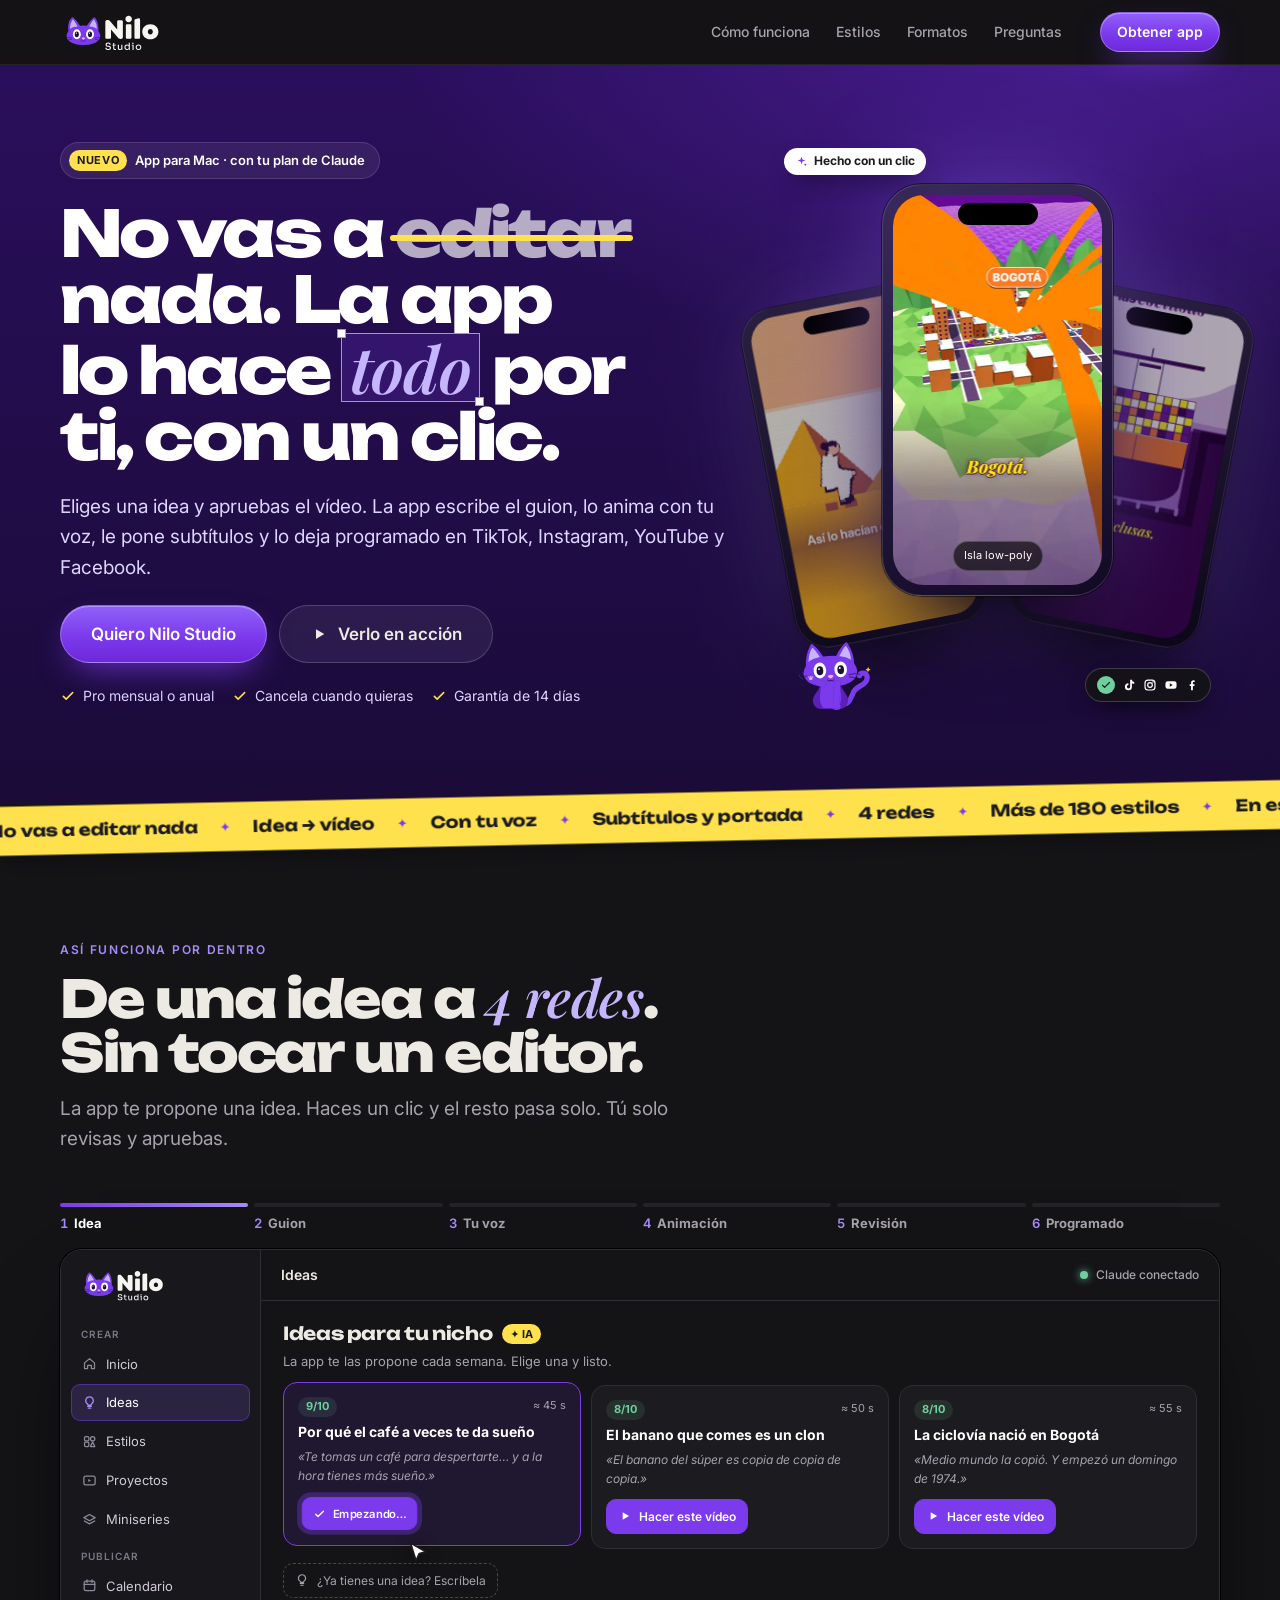
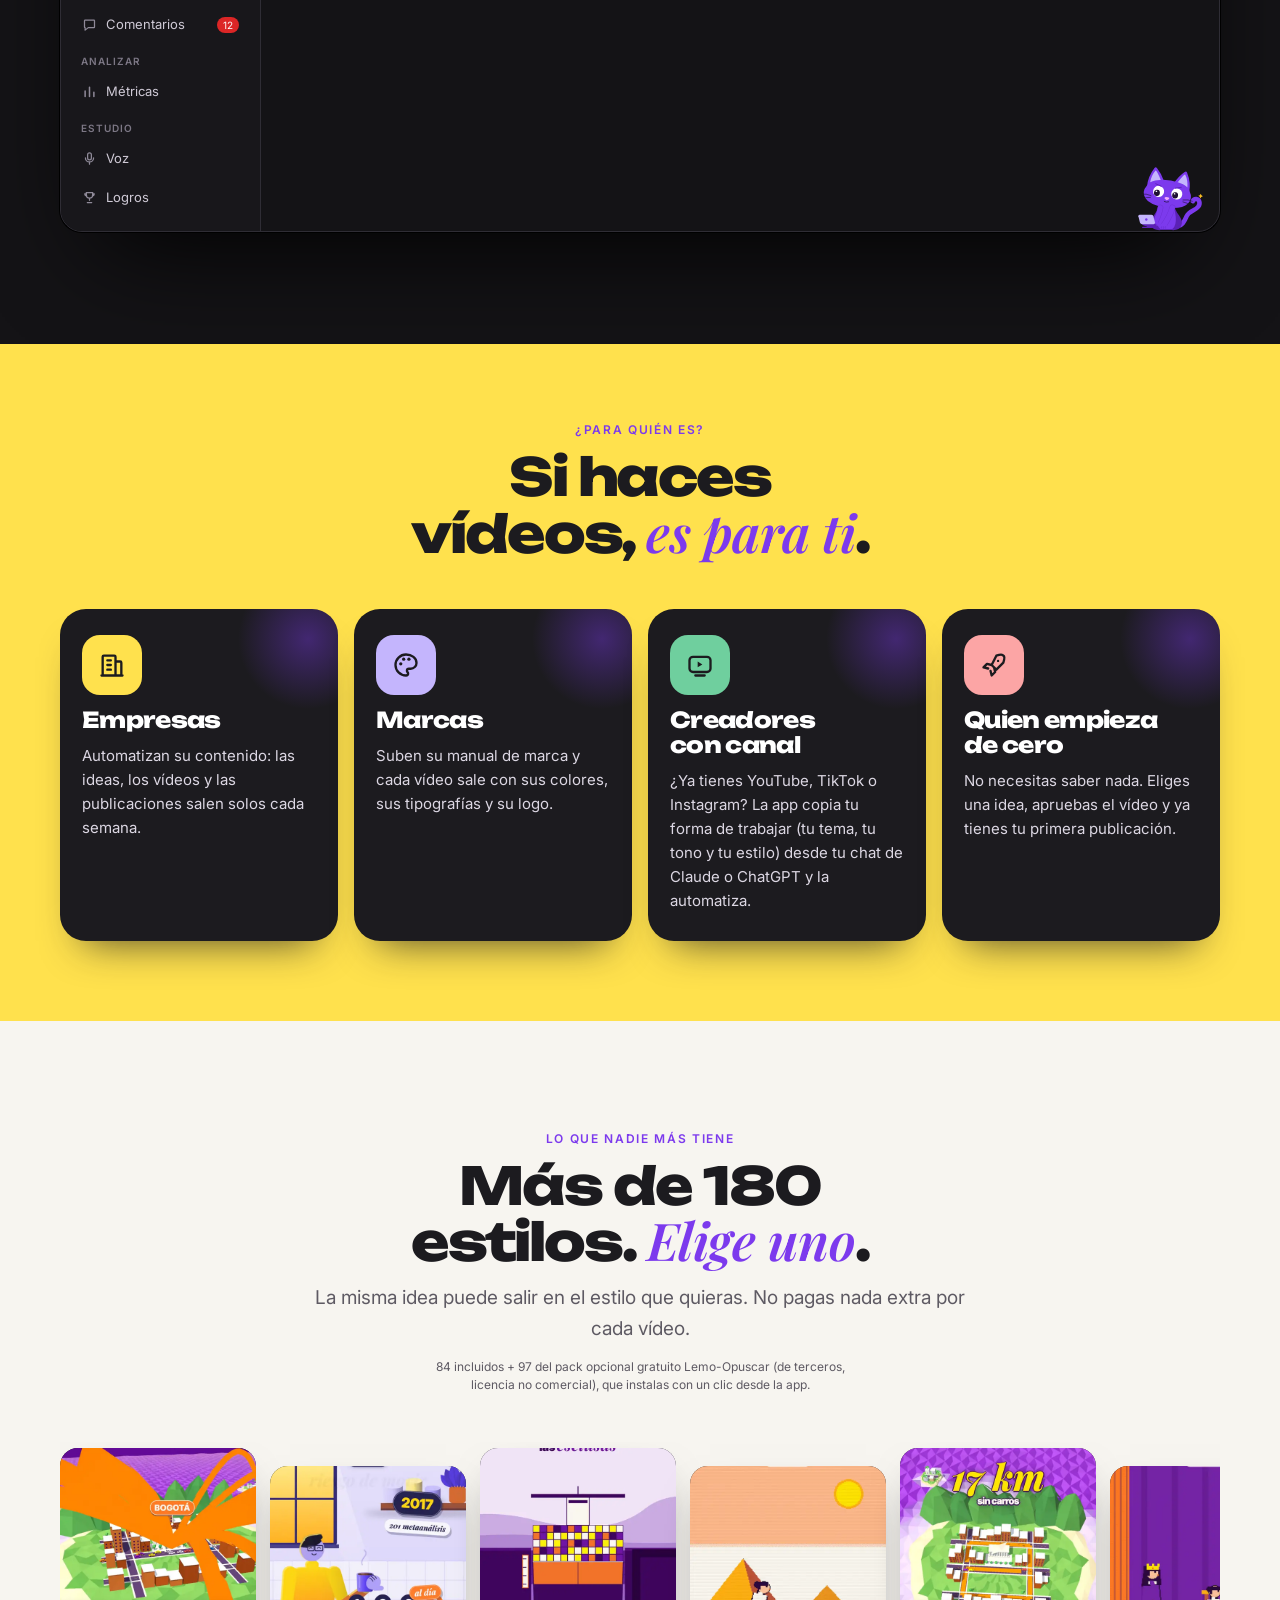
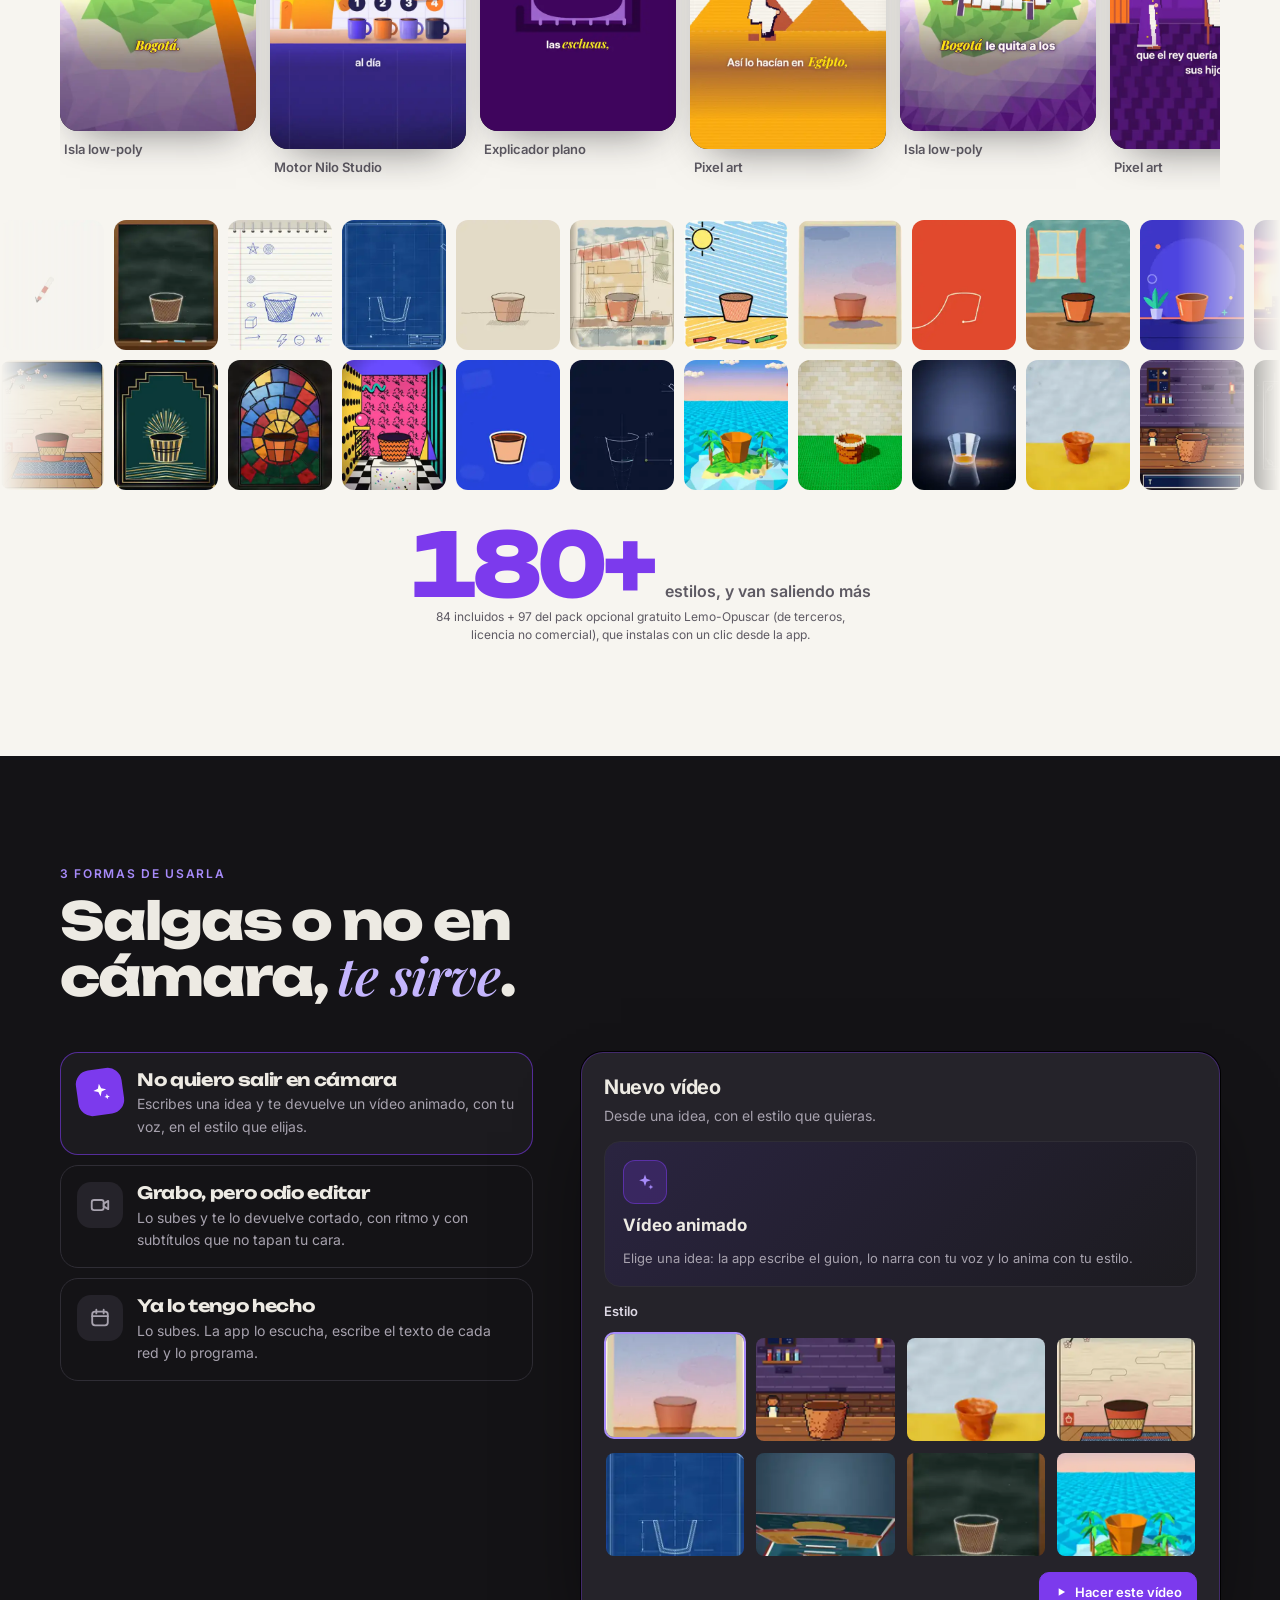
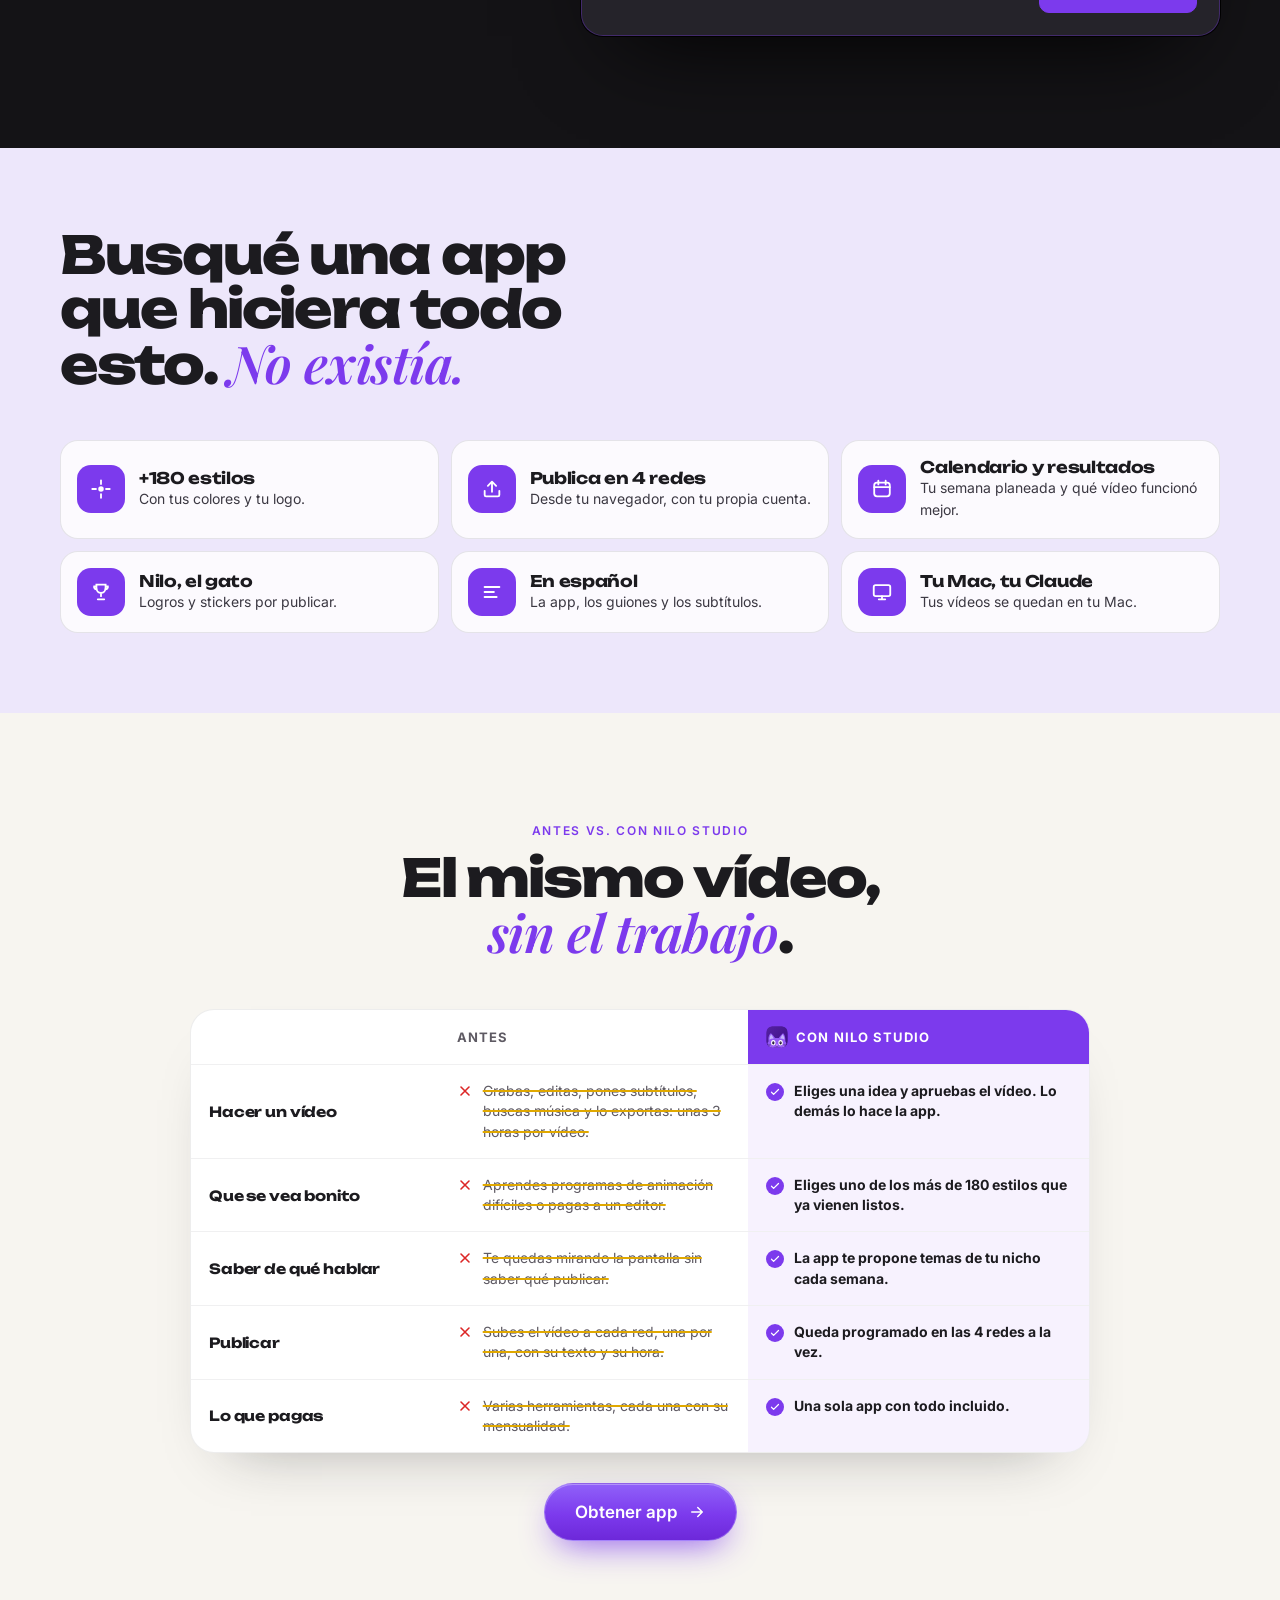
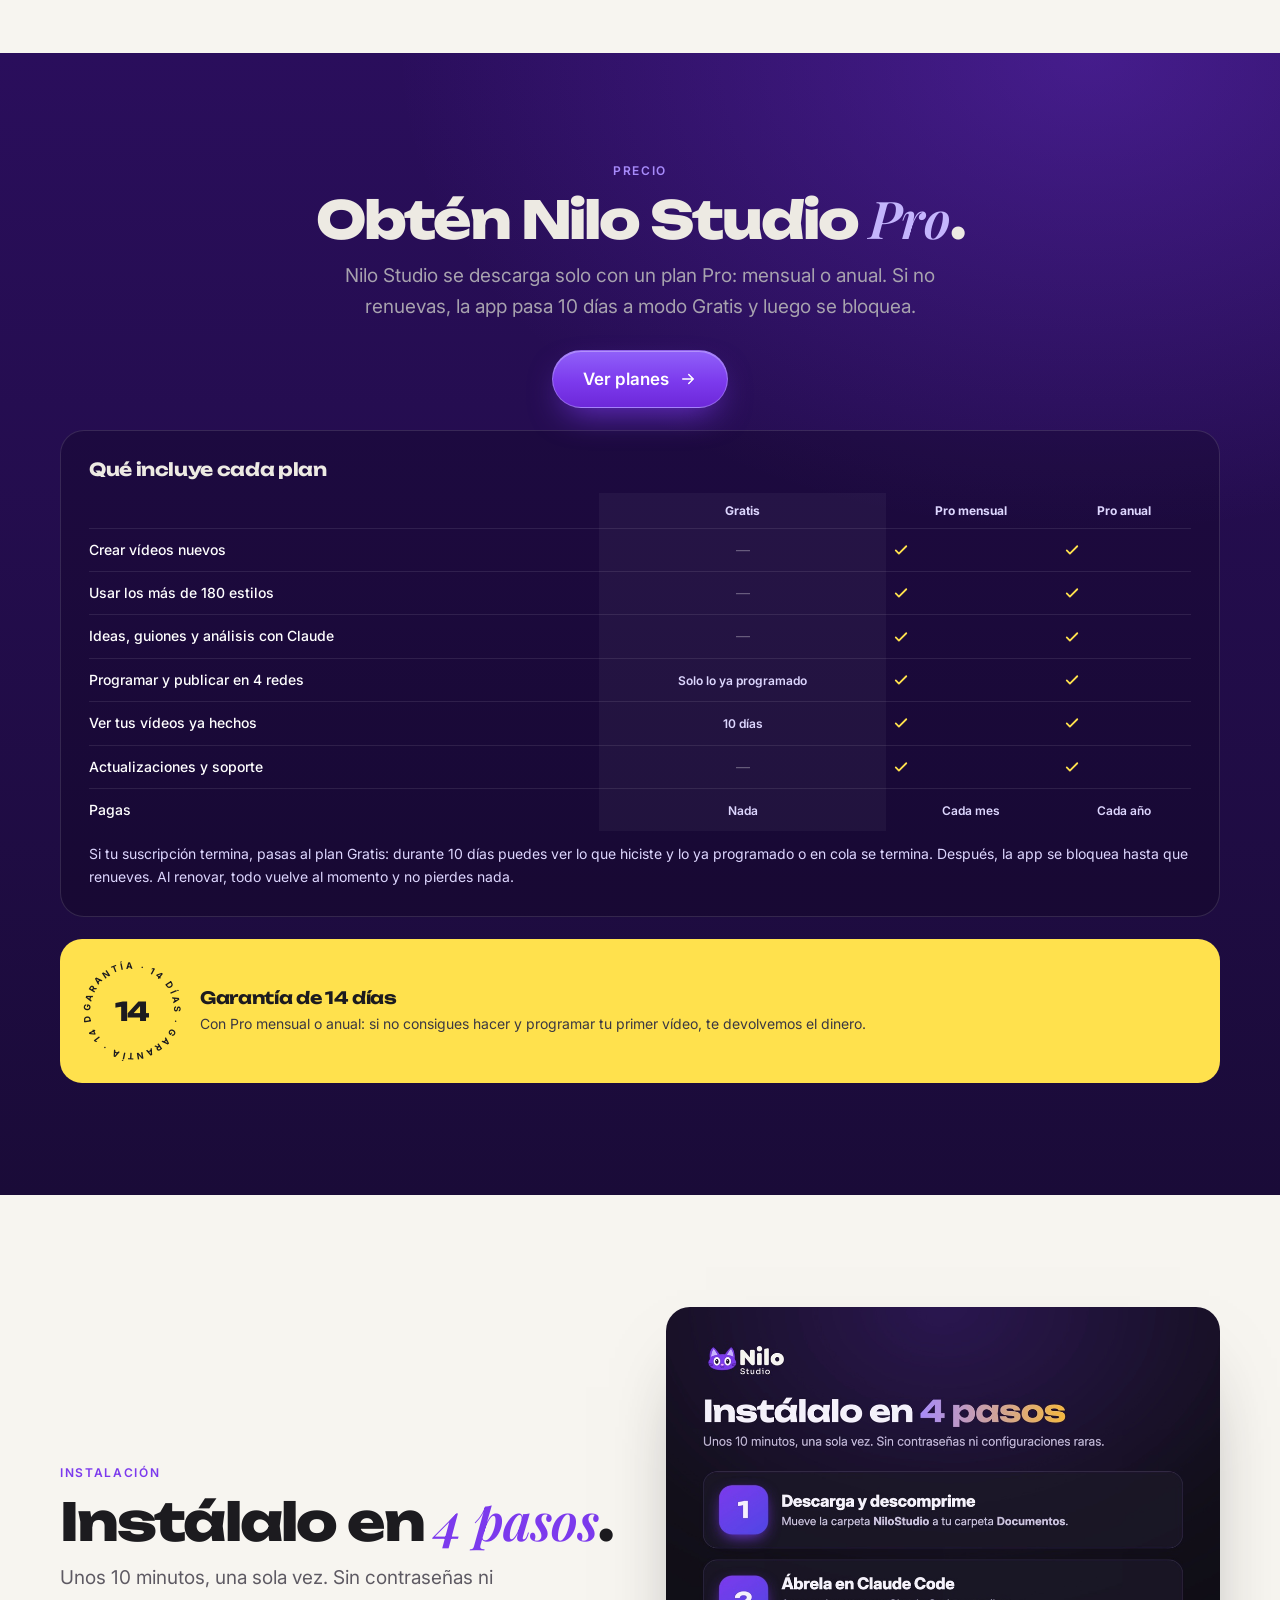
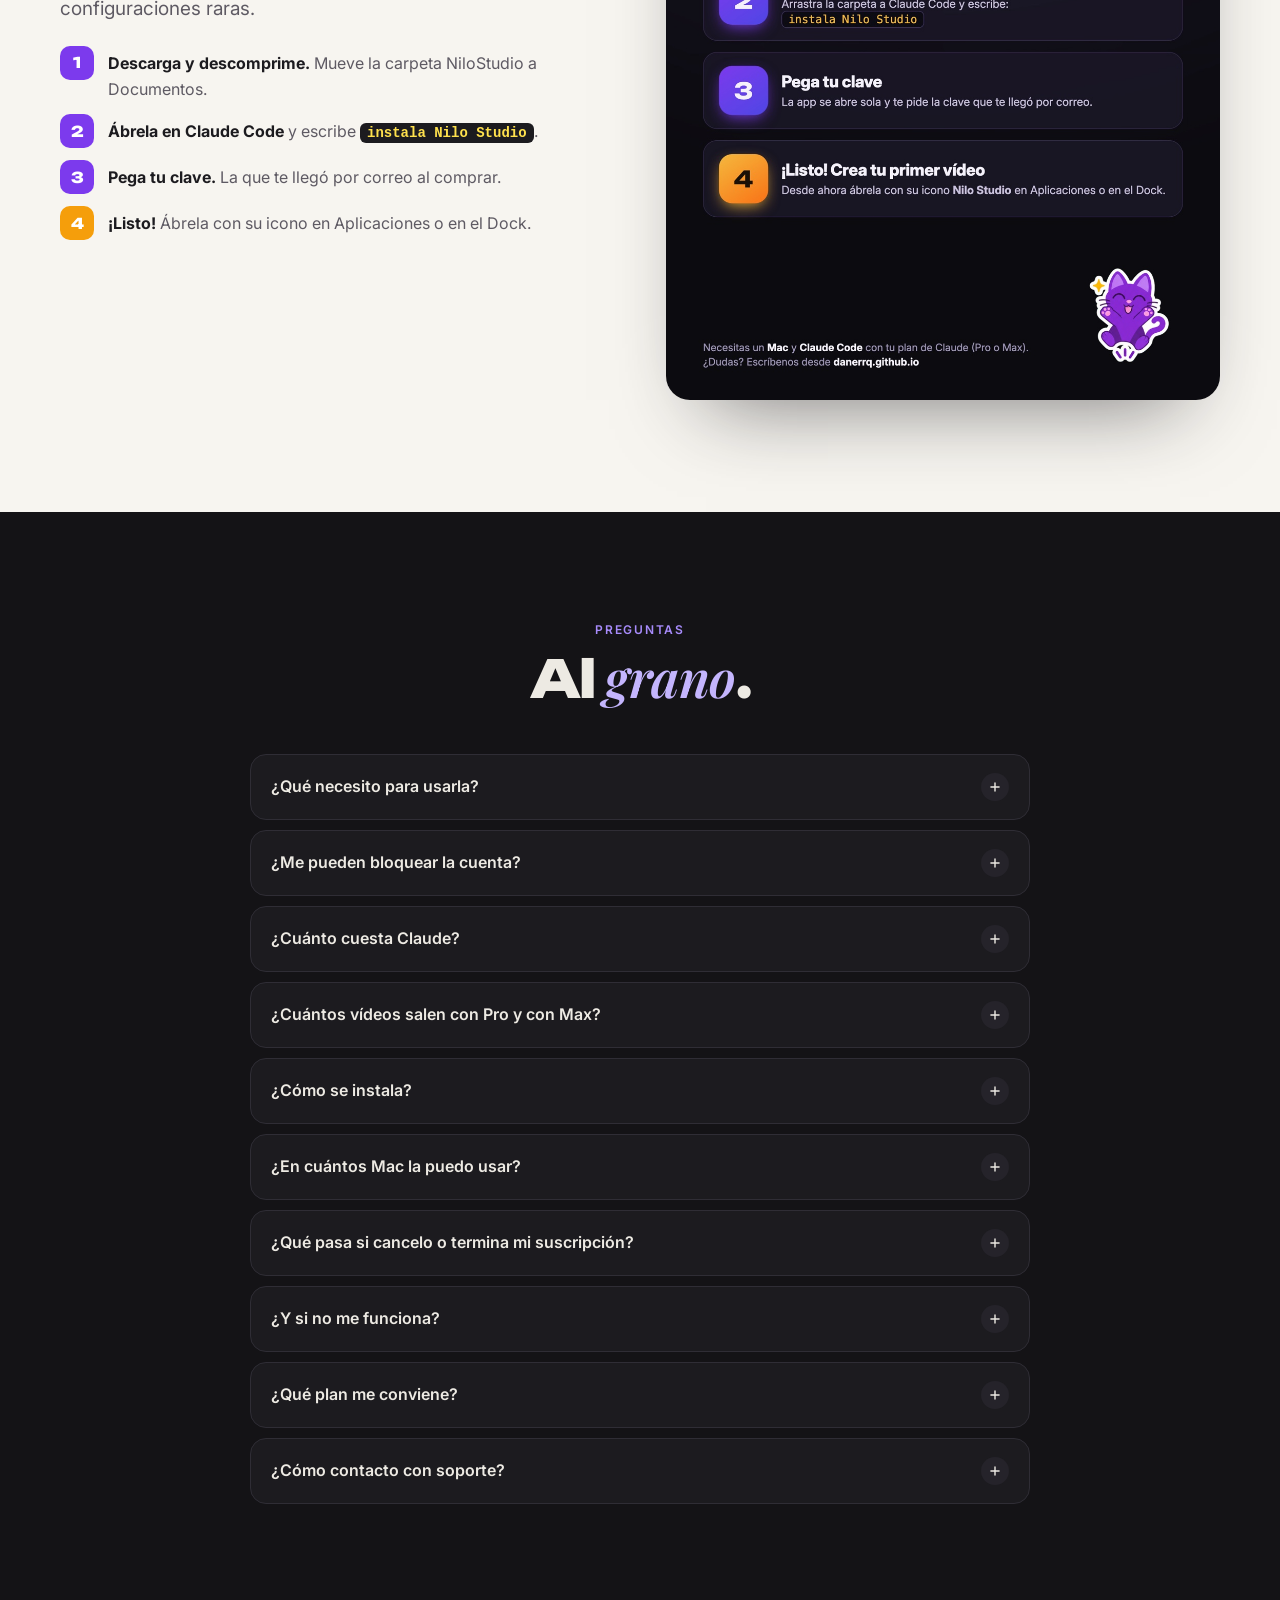
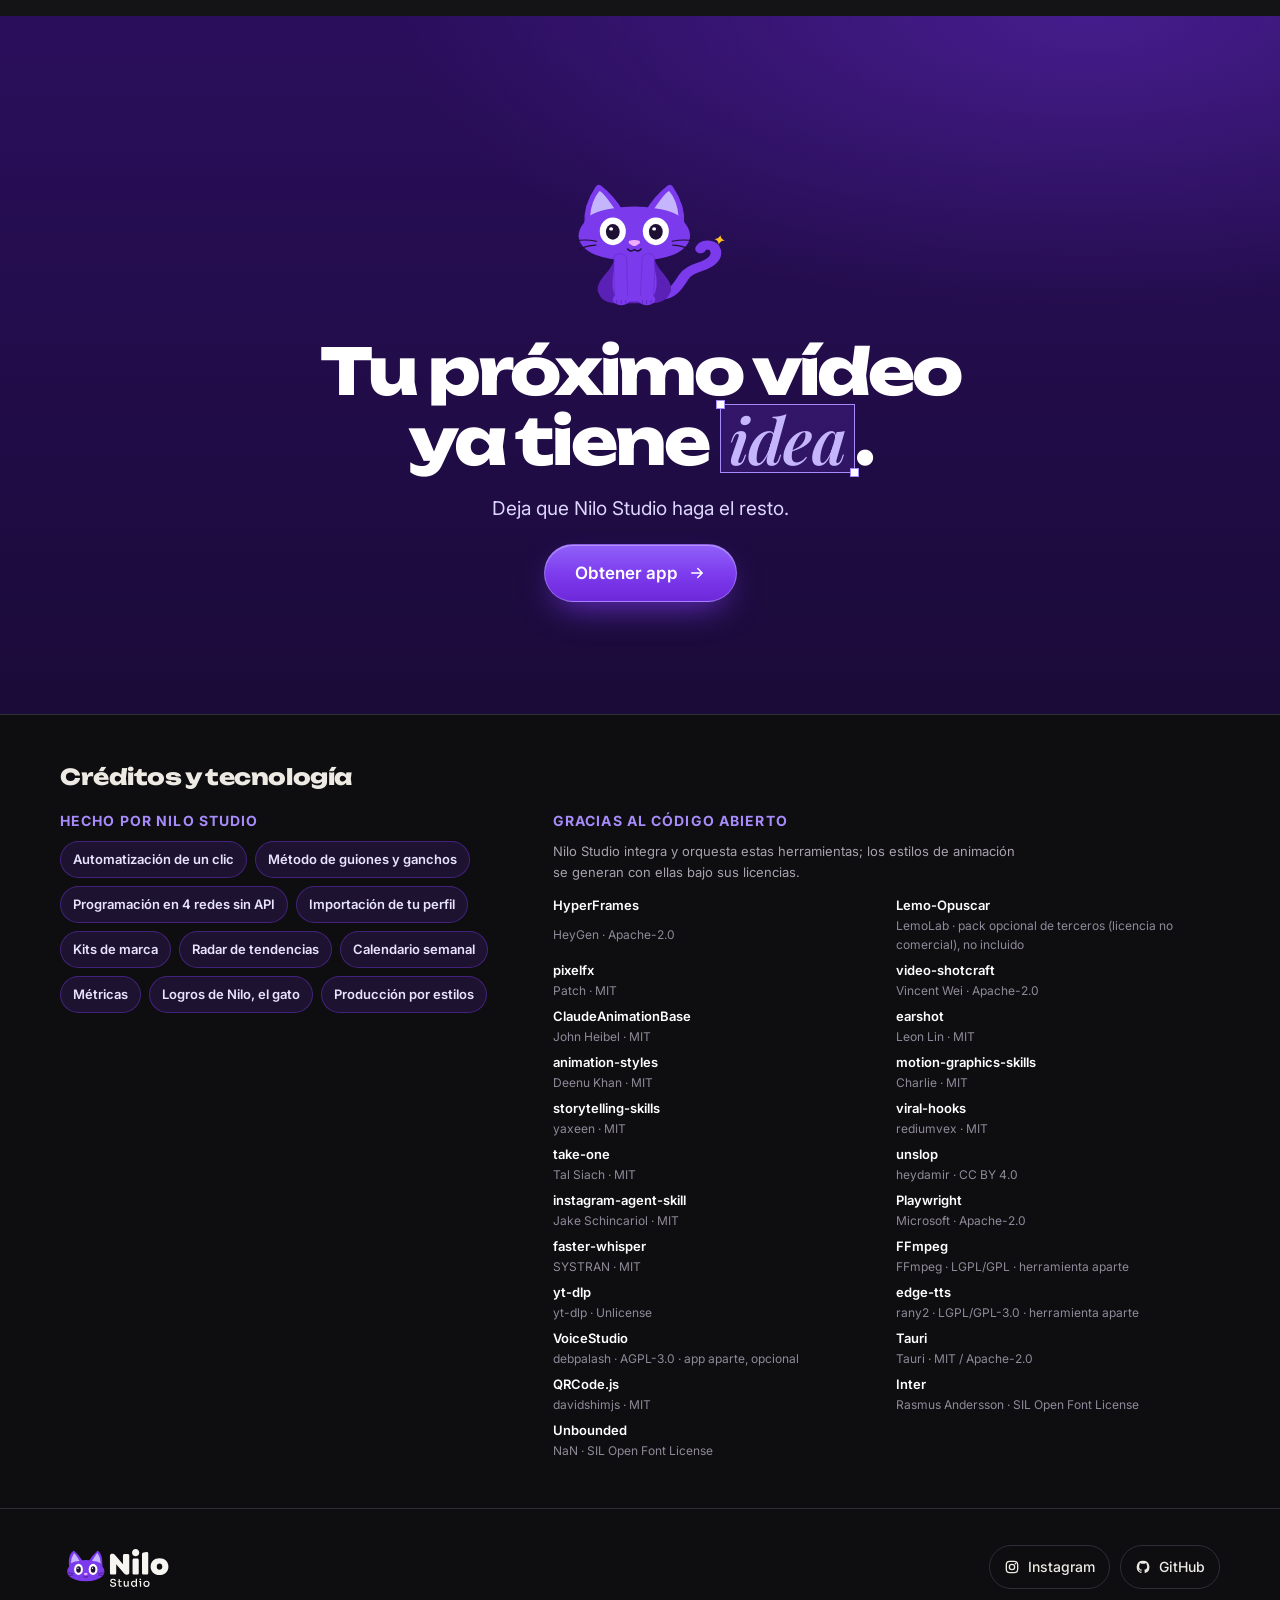
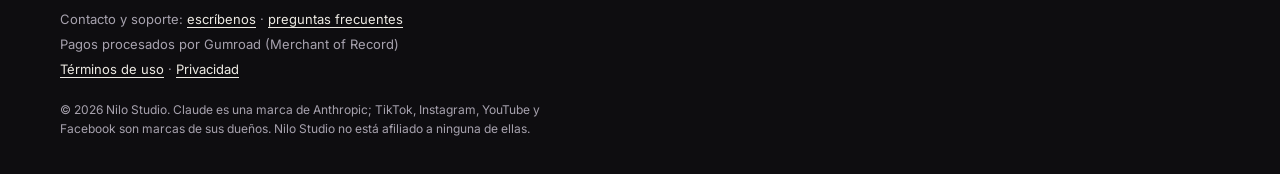
==== commit b2ba3929: "Precio solo al pulsar «Obtener app»; barra del móvil sin precio Co-Authored-By: Claude Opus 5.5 <nor" ====
--- a/index.html
+++ b/index.html
@@ -4,7 +4,7 @@
 <meta charset="utf-8">
 <meta name="viewport" content="width=device-width, initial-scale=1, viewport-fit=cover">
 <title>Nilo Studio · Crea vídeos con IA para TikTok, Reels y Shorts en tu Mac</title>
-<meta name="description" content="App para Mac que crea vídeos verticales con IA: guion, voz, animación, subtítulos y portada. Los programa en TikTok, Instagram Reels, YouTube Shorts y Facebook. Más de 180 estilos. Desde USD 9,99 al mes.">
+<meta name="description" content="App para Mac que crea vídeos verticales con IA: guion, voz, animación, subtítulos y portada. Los programa en TikTok, Instagram Reels, YouTube Shorts y Facebook. Más de 180 estilos.">
 <meta name="robots" content="index, follow, max-image-preview:large">
 <meta name="author" content="Nilo Studio">
 <meta name="theme-color" content="#2A0E5C">
@@ -13,7 +13,7 @@
 <meta property="og:site_name" content="Nilo Studio">
 <meta property="og:locale" content="es_ES">
 <meta property="og:title" content="Nilo Studio · No vas a editar nada">
-<meta property="og:description" content="Eliges una idea y apruebas el vídeo. La app escribe, anima con tu voz, pone subtítulos y lo programa en 4 redes. Desde USD 9,99 al mes.">
+<meta property="og:description" content="Eliges una idea y apruebas el vídeo. La app escribe, anima con tu voz, pone subtítulos y lo programa en 4 redes.">
 <meta property="og:image" content="https://danerrq.github.io/assets/marca/og.jpg">
 <meta property="og:image:width" content="1200">
 <meta property="og:image:height" content="630">
@@ -28,8 +28,8 @@
 <link rel="preconnect" href="https://fonts.googleapis.com">
 <link rel="preconnect" href="https://fonts.gstatic.com" crossorigin>
 <link rel="stylesheet" href="https://fonts.googleapis.com/css2?family=Inter:wght@400;500;600;700&family=Playfair+Display:ital,wght@1,600&family=Unbounded:wght@700;800&display=swap">
-<link rel="stylesheet" href="assets/css/web.css?v=20261125a">
-<script type="application/ld+json">[{"@context": "https://schema.org", "@type": "SoftwareApplication", "name": "Nilo Studio", "operatingSystem": "macOS 12 o superior", "applicationCategory": "MultimediaApplication", "applicationSubCategory": "Editor de vídeo con IA", "inLanguage": "es", "url": "https://danerrq.github.io/", "image": "https://danerrq.github.io/assets/marca/og.jpg", "description": "App para Mac que convierte una idea en vídeos verticales terminados (guion, voz, animación, subtítulos y portada) y los programa en TikTok, Instagram, Facebook y YouTube.", "featureList": ["Guion y ganchos con IA", "Narración con tu voz", "Más de 180 estilos de animación", "Subtítulos y portada automáticos", "Programación y publicación en TikTok, Instagram, Facebook y YouTube", "Métricas de las 4 redes y «Lo que funciona»"], "offers": [{"@type": "Offer", "name": "Pro mensual", "price": "9.99", "priceCurrency": "USD", "url": "https://gumroad.com/l/nilostudio-pro", "availability": "https://schema.org/InStock"}, {"@type": "Offer", "name": "Pro anual", "price": "79", "priceCurrency": "USD", "url": "https://gumroad.com/l/nilostudio-pro", "availability": "https://schema.org/InStock"}]}, {"@context": "https://schema.org", "@type": "FAQPage", "mainEntity": [{"@type": "Question", "name": "¿Qué necesito para usarla?", "acceptedAnswer": {"@type": "Answer", "text": "Funciona en tu Mac con tu plan de Claude Pro o Max, que es el motor que escribe y anima. Por ahora no hay versión para Windows. No funciona con ChatGPT: ChatGPT solo te sirve para los prompts de nicho."}}, {"@type": "Question", "name": "¿Me pueden bloquear la cuenta?", "acceptedAnswer": {"@type": "Answer", "text": "Publica desde tu navegador, con tu sesión y como lo harías tú. Cada red tiene sus normas sobre automatización, así que úsalo con un ritmo normal. Nadie puede garantizar que una red no limite o bloquee una cuenta: el uso de cada red es responsabilidad de quien la usa."}}, {"@type": "Question", "name": "¿Cuánto cuesta Claude?", "acceptedAnswer": {"@type": "Answer", "text": "Se paga aparte, a Anthropic. Pro: USD 20 al mes. Max: USD 100 o 200 al mes, con 5 o 20 veces más uso. Nilo Studio va aparte: USD 9,99 al mes o USD 79 al año."}}, {"@type": "Question", "name": "¿Cuántos vídeos salen con Pro y con Max?", "acceptedAnswer": {"@type": "Answer", "text": "Depende del estilo y de la duración. Con Pro, de 3 a 5 a la semana en los estilos de bajo consumo. Con Max tienes más margen, porque el plan incluye más uso. La app te muestra cuánto gasta cada estilo."}}, {"@type": "Question", "name": "¿En cuántos Mac la puedo usar?", "acceptedAnswer": {"@type": "Answer", "text": "Tu licencia es para ti y la puedes activar en hasta 2 Mac tuyos (por ejemplo, el portátil y el de escritorio). Si cambias de ordenador, la pasas tú mismo desde la app (Configuración › Licencia) o nos escribes."}}, {"@type": "Question", "name": "¿Qué pasa si cancelo o termina mi suscripción?", "acceptedAnswer": {"@type": "Answer", "text": "Pasas al plan Gratis. Durante 10 días puedes ver lo que hiciste, y lo ya programado o en cola se publica igual. No puedes crear vídeos nuevos. Después de esos 10 días la app se bloquea hasta que renueves. Al renovar, todo vuelve al momento y no pierdes nada."}}, {"@type": "Question", "name": "¿Y si no me funciona?", "acceptedAnswer": {"@type": "Answer", "text": "Tienes 14 días de garantía. Si en ese tiempo no consigues hacer y programar tu primer vídeo, escríbenos y te devolvemos el dinero."}}, {"@type": "Question", "name": "¿Qué plan me conviene?", "acceptedAnswer": {"@type": "Answer", "text": "Si quieres probar, el Pro mensual: cancelas cuando quieras. Si vas a publicar todo el año, el Pro anual sale más barato: más de 4 meses gratis. Los dos traen la app completa."}}]}]</script>
+<link rel="stylesheet" href="assets/css/web.css?v=20261125b">
+<script type="application/ld+json">[{"@context": "https://schema.org", "@type": "SoftwareApplication", "name": "Nilo Studio", "operatingSystem": "macOS 12 o superior", "applicationCategory": "MultimediaApplication", "applicationSubCategory": "Editor de vídeo con IA", "inLanguage": "es", "url": "https://danerrq.github.io/", "image": "https://danerrq.github.io/assets/marca/og.jpg", "description": "App para Mac que convierte una idea en vídeos verticales terminados (guion, voz, animación, subtítulos y portada) y los programa en TikTok, Instagram, Facebook y YouTube.", "featureList": ["Guion y ganchos con IA", "Narración con tu voz", "Más de 180 estilos de animación", "Subtítulos y portada automáticos", "Programación y publicación en TikTok, Instagram, Facebook y YouTube", "Métricas de las 4 redes y «Lo que funciona»"], "offers": [{"@type": "Offer", "name": "Pro mensual", "price": "9.99", "priceCurrency": "USD", "url": "https://gumroad.com/l/nilostudio-pro", "availability": "https://schema.org/InStock"}, {"@type": "Offer", "name": "Pro anual", "price": "79", "priceCurrency": "USD", "url": "https://gumroad.com/l/nilostudio-pro", "availability": "https://schema.org/InStock"}]}, {"@context": "https://schema.org", "@type": "FAQPage", "mainEntity": [{"@type": "Question", "name": "¿Qué necesito para usarla?", "acceptedAnswer": {"@type": "Answer", "text": "Funciona en tu Mac con tu plan de Claude Pro o Max, que es el motor que escribe y anima. Por ahora no hay versión para Windows. No funciona con ChatGPT: ChatGPT solo te sirve para los prompts de nicho."}}, {"@type": "Question", "name": "¿Me pueden bloquear la cuenta?", "acceptedAnswer": {"@type": "Answer", "text": "Publica desde tu navegador, con tu sesión y como lo harías tú. Cada red tiene sus normas sobre automatización, así que úsalo con un ritmo normal. Nadie puede garantizar que una red no limite o bloquee una cuenta: el uso de cada red es responsabilidad de quien la usa."}}, {"@type": "Question", "name": "¿Cuánto cuesta Claude?", "acceptedAnswer": {"@type": "Answer", "text": "Se paga aparte, a Anthropic. Pro: USD 20 al mes. Max: USD 100 o 200 al mes, con 5 o 20 veces más uso. Nilo Studio va aparte: ves sus planes al pulsar «Obtener app»."}}, {"@type": "Question", "name": "¿Cuántos vídeos salen con Pro y con Max?", "acceptedAnswer": {"@type": "Answer", "text": "Depende del estilo y de la duración. Con Pro, de 3 a 5 a la semana en los estilos de bajo consumo. Con Max tienes más margen, porque el plan incluye más uso. La app te muestra cuánto gasta cada estilo."}}, {"@type": "Question", "name": "¿En cuántos Mac la puedo usar?", "acceptedAnswer": {"@type": "Answer", "text": "Tu licencia es para ti y la puedes activar en hasta 2 Mac tuyos (por ejemplo, el portátil y el de escritorio). Si cambias de ordenador, la pasas tú mismo desde la app (Configuración › Licencia) o nos escribes."}}, {"@type": "Question", "name": "¿Qué pasa si cancelo o termina mi suscripción?", "acceptedAnswer": {"@type": "Answer", "text": "Pasas al plan Gratis. Durante 10 días puedes ver lo que hiciste, y lo ya programado o en cola se publica igual. No puedes crear vídeos nuevos. Después de esos 10 días la app se bloquea hasta que renueves. Al renovar, todo vuelve al momento y no pierdes nada."}}, {"@type": "Question", "name": "¿Y si no me funciona?", "acceptedAnswer": {"@type": "Answer", "text": "Tienes 14 días de garantía. Si en ese tiempo no consigues hacer y programar tu primer vídeo, escríbenos y te devolvemos el dinero."}}, {"@type": "Question", "name": "¿Qué plan me conviene?", "acceptedAnswer": {"@type": "Answer", "text": "Si quieres probar, el Pro mensual: cancelas cuando quieras. Si vas a publicar todo el año, el Pro anual sale más barato: más de 4 meses gratis. Los dos traen la app completa."}}]}]</script>
 </head>
 <body>
 
@@ -254,7 +254,7 @@
       <div class="comp-fila" style="--i:1"><span class="comp-q">Que se vea bonito</span><span class="antes"><svg aria-hidden="true"><use href="#i-x"/></svg><s>Aprendes programas de animación difíciles o pagas a un editor.</s></span><span class="con"><svg aria-hidden="true"><use href="#i-check"/></svg>Eliges uno de los más de 180 estilos que ya vienen listos.</span></div>
       <div class="comp-fila" style="--i:2"><span class="comp-q">Saber de qué hablar</span><span class="antes"><svg aria-hidden="true"><use href="#i-x"/></svg><s>Te quedas mirando la pantalla sin saber qué publicar.</s></span><span class="con"><svg aria-hidden="true"><use href="#i-check"/></svg>La app te propone temas de tu nicho cada semana.</span></div>
       <div class="comp-fila" style="--i:3"><span class="comp-q">Publicar</span><span class="antes"><svg aria-hidden="true"><use href="#i-x"/></svg><s>Subes el vídeo a cada red, una por una, con su texto y su hora.</s></span><span class="con"><svg aria-hidden="true"><use href="#i-check"/></svg>Queda programado en las 4 redes a la vez.</span></div>
-      <div class="comp-fila" style="--i:4"><span class="comp-q">Lo que pagas</span><span class="antes"><svg aria-hidden="true"><use href="#i-x"/></svg><s>Varias herramientas, cada una con su mensualidad.</s></span><span class="con"><svg aria-hidden="true"><use href="#i-check"/></svg>Una sola app, por USD 9 al mes.</span></div>
+      <div class="comp-fila" style="--i:4"><span class="comp-q">Lo que pagas</span><span class="antes"><svg aria-hidden="true"><use href="#i-x"/></svg><s>Varias herramientas, cada una con su mensualidad.</s></span><span class="con"><svg aria-hidden="true"><use href="#i-check"/></svg>Una sola app con todo incluido.</span></div>
     </div>
     <div class="sigues">
       <a class="btn comprar grande" href="#precio">Obtener app <svg class="flecha" aria-hidden="true"><use href="#i-flecha"/></svg></a>
@@ -270,7 +270,8 @@
       <h2 class="h2">Obtén Nilo Studio <span class="clave">Pro</span>.</h2>
       <p class="bajada">Nilo Studio se descarga solo con un plan Pro: mensual o anual. Si no renuevas, la app pasa 10 días a modo Gratis y luego se bloquea.</p>
     </div>
-    <!-- Precios y enlaces: constantes PLAN_* en assets/js/web.js -->
+    <!-- Precios y enlaces: constantes PLAN_* en assets/js/web.js. Los planes se muestran al pulsar «Obtener app» (clase ver-precio). -->
+    <div class="sin-precio"><a class="btn comprar grande" href="#precio" data-ver-precio>Ver planes <svg class="flecha" aria-hidden="true"><use href="#i-flecha"/></svg></a></div>
     <div class="planes">
       <article class="plan gratis entra">
         <h3>Gratis</h3>
@@ -370,7 +371,7 @@
       <details><summary>¿Me pueden bloquear la cuenta?<span class="mas"><svg aria-hidden="true"><use href="#i-mas"/></svg></span></summary>
         <div class="resp"><p>Publica <b>desde tu navegador, con tu sesión y como lo harías tú</b>. Cada red tiene sus normas sobre automatización, así que úsalo con un ritmo normal. Nadie puede garantizar que una red no limite o bloquee una cuenta: el uso de cada red es responsabilidad de quien la usa.</p></div></details>
       <details><summary>¿Cuánto cuesta Claude?<span class="mas"><svg aria-hidden="true"><use href="#i-mas"/></svg></span></summary>
-        <div class="resp"><p>Se paga aparte, a Anthropic. <b>Pro: USD 20 al mes.</b> Max: USD 100 o 200 al mes, con 5 o 20 veces más uso. Nilo Studio va aparte: USD 9,99 al mes o USD 79 al año.</p></div></details>
+        <div class="resp"><p>Se paga aparte, a Anthropic. <b>Pro: USD 20 al mes.</b> Max: USD 100 o 200 al mes, con 5 o 20 veces más uso. Nilo Studio va aparte: ves sus planes al pulsar «Obtener app».</p></div></details>
       <details><summary>¿Cuántos vídeos salen con Pro y con Max?<span class="mas"><svg aria-hidden="true"><use href="#i-mas"/></svg></span></summary>
         <div class="resp"><p>Depende del estilo y de la duración. <b>Con Pro, de 3 a 5 a la semana</b> en los estilos de bajo consumo. <b>Con Max</b> tienes más margen, porque el plan incluye más uso. La app te muestra cuánto gasta cada estilo.</p></div></details>
       <details id="como-instalar"><summary>¿Cómo se instala?<span class="mas"><svg aria-hidden="true"><use href="#i-mas"/></svg></span></summary>
@@ -394,7 +395,7 @@
   <div class="envoltura">
     <div class="gato" id="gato-final" role="img" aria-label="Nilo, el gato, celebrando"></div>
     <h2>Tu próximo vídeo ya tiene <span class="clave sel">idea</span>.</h2>
-    <p class="bajada">Deja que Nilo Studio haga el resto. Desde USD <span data-plan-precio="mensual">9,99</span> al mes.</p>
+    <p class="bajada">Deja que Nilo Studio haga el resto.</p>
     <a class="btn comprar grande" href="#precio">Obtener app <svg class="flecha" aria-hidden="true"><use href="#i-flecha"/></svg></a>
   </div>
 </section>
@@ -439,13 +440,13 @@
 </footer>
 
 <div class="compra-fija" id="compra-fija" aria-hidden="true">
-  <span class="txt"><b>Desde USD <span data-plan-precio="mensual">9,99</span>/mes</b><span>Garantía de 14 días</span></span>
+  <span class="txt"><b>¿Qué esperas?</b><span>Tenla hoy · garantía de 14 días</span></span>
   <a class="btn comprar" href="#precio" tabindex="-1">Obtener app</a>
 </div>
 <div class="aviso" id="aviso" role="status"></div>
 
 <script src="assets/js/nilo-cat.js" defer></script>
 <script src="assets/js/animaciones.catalogo.js" defer></script>
-<script src="assets/js/web.js?v=20261125a" defer></script>
+<script src="assets/js/web.js?v=20261125b" defer></script>
 </body>
 </html>
--- a/assets/css/web.css
+++ b/assets/css/web.css
@@ -621,3 +621,11 @@
 .tabla-planes th.terminado, .tabla-planes td:last-child { background: none; }
 .tabla-planes td:last-child .si { color: var(--amarillo); }
 @media (max-width: 899px) { .plan.gratis { order: 2; } }
+
+/* precio oculto hasta pulsar «Obtener app» */
+body:not(.ver-precio) #precio .planes, body:not(.ver-precio) #precio .funciona { display: none; }
+#precio .sin-precio { display: flex; justify-content: center; }
+body.ver-precio #precio .sin-precio { display: none; }
+body.ver-precio #precio .planes { animation: planesEntran .5s var(--ease) both; }
+@keyframes planesEntran { from { opacity: 0; transform: translateY(14px); } }
+.compra-fija .txt b { font-size: 18px; }
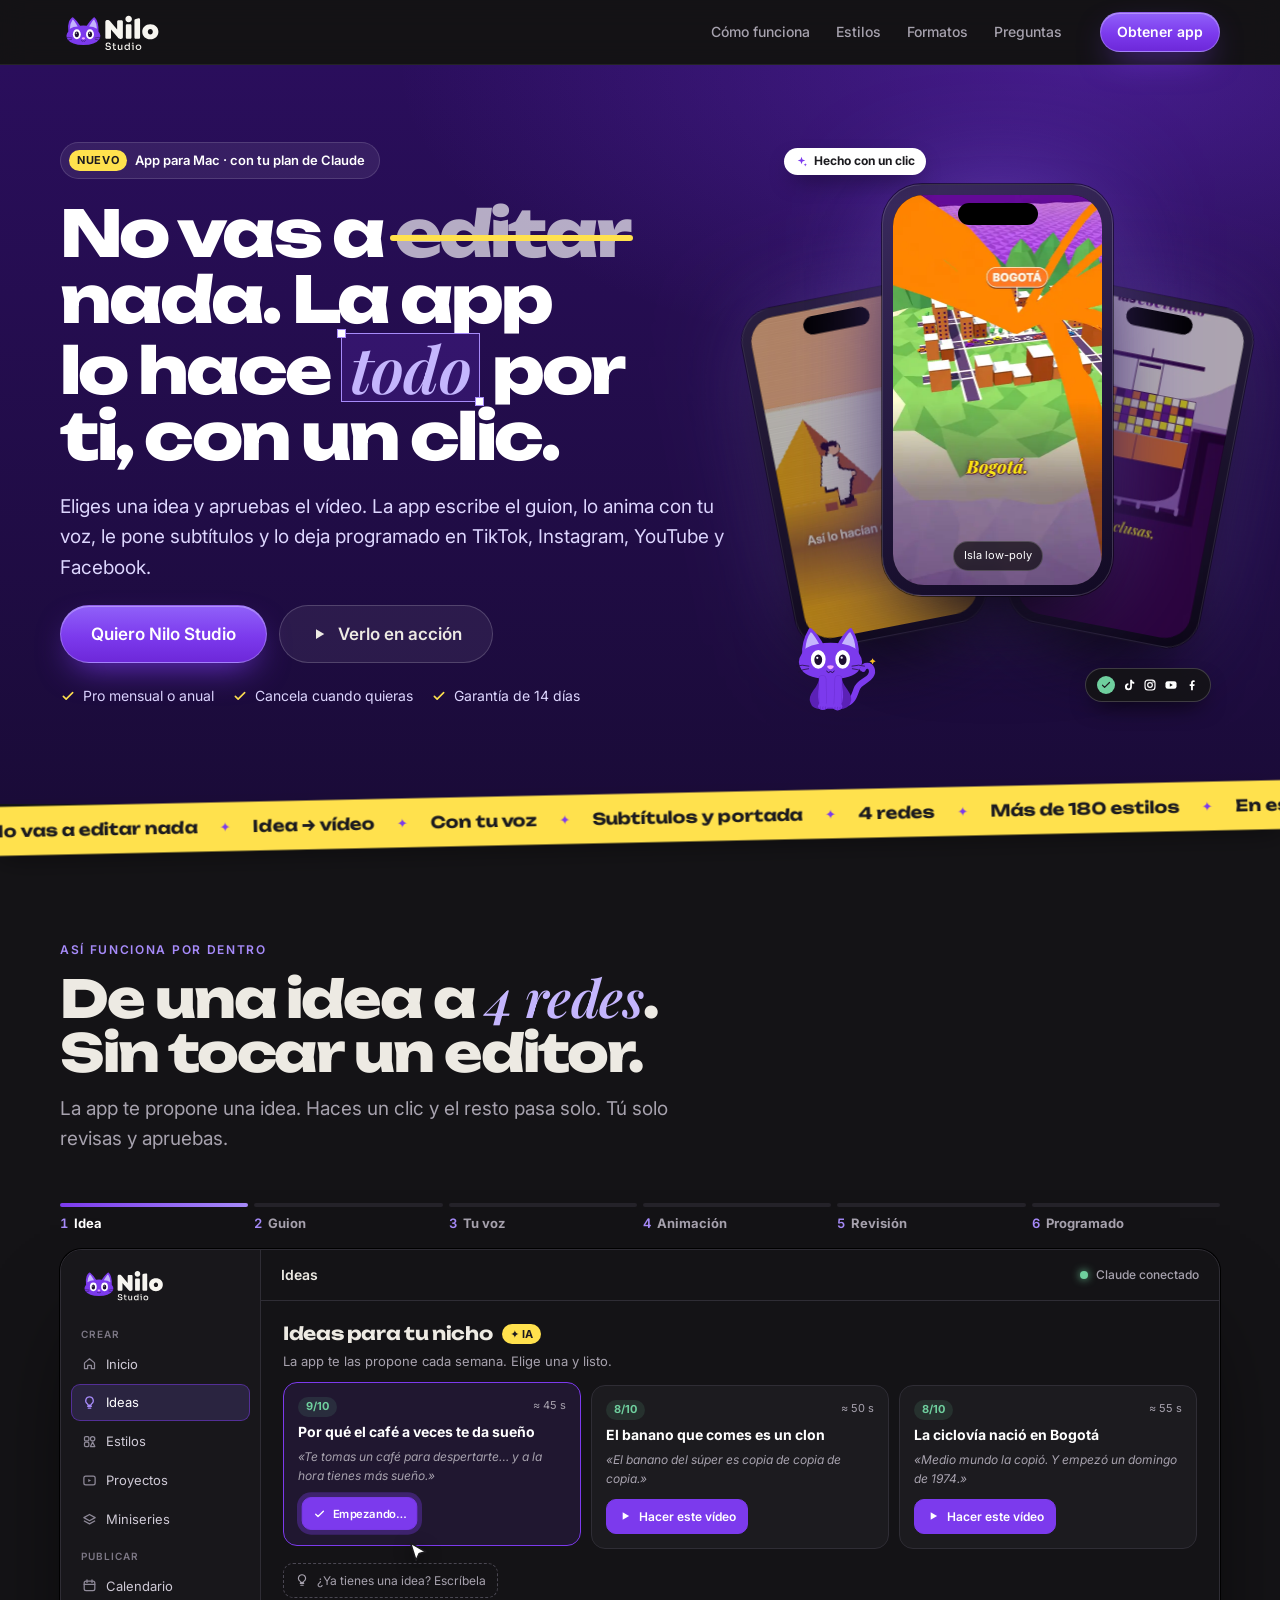
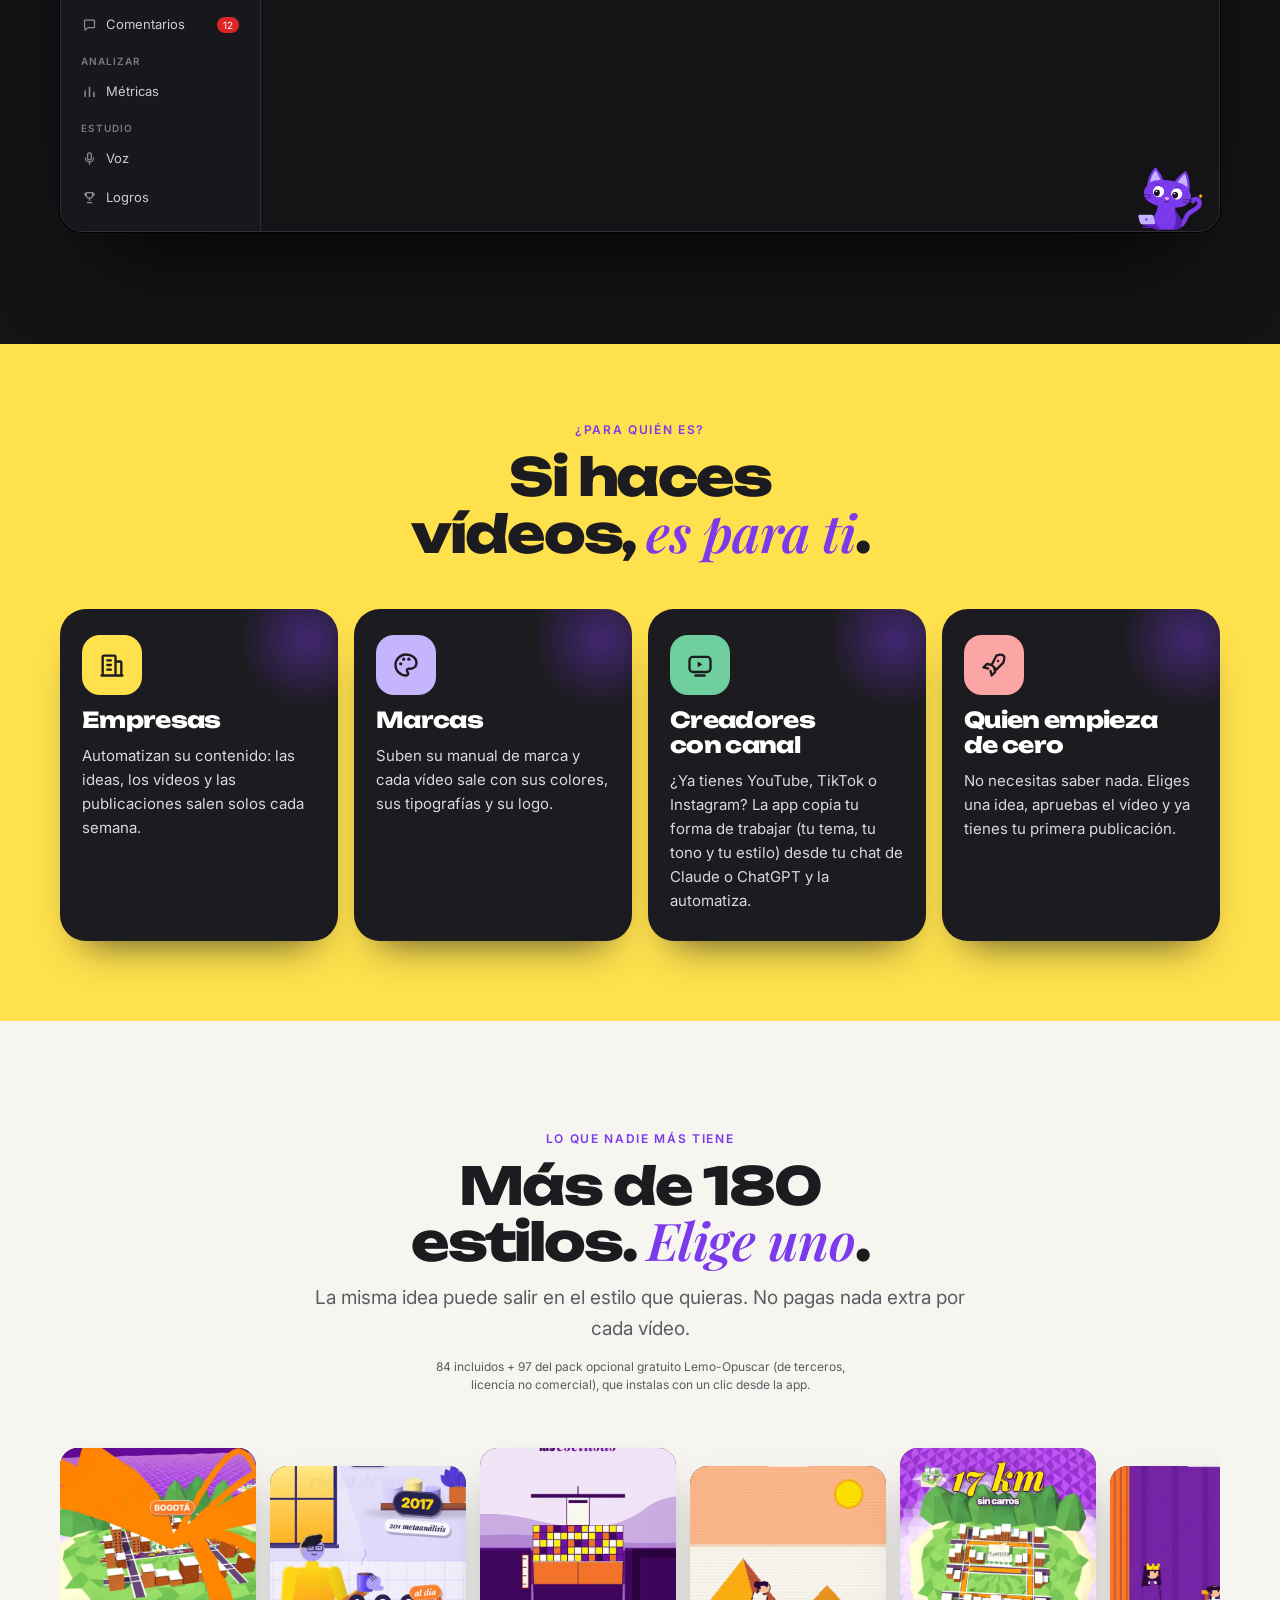
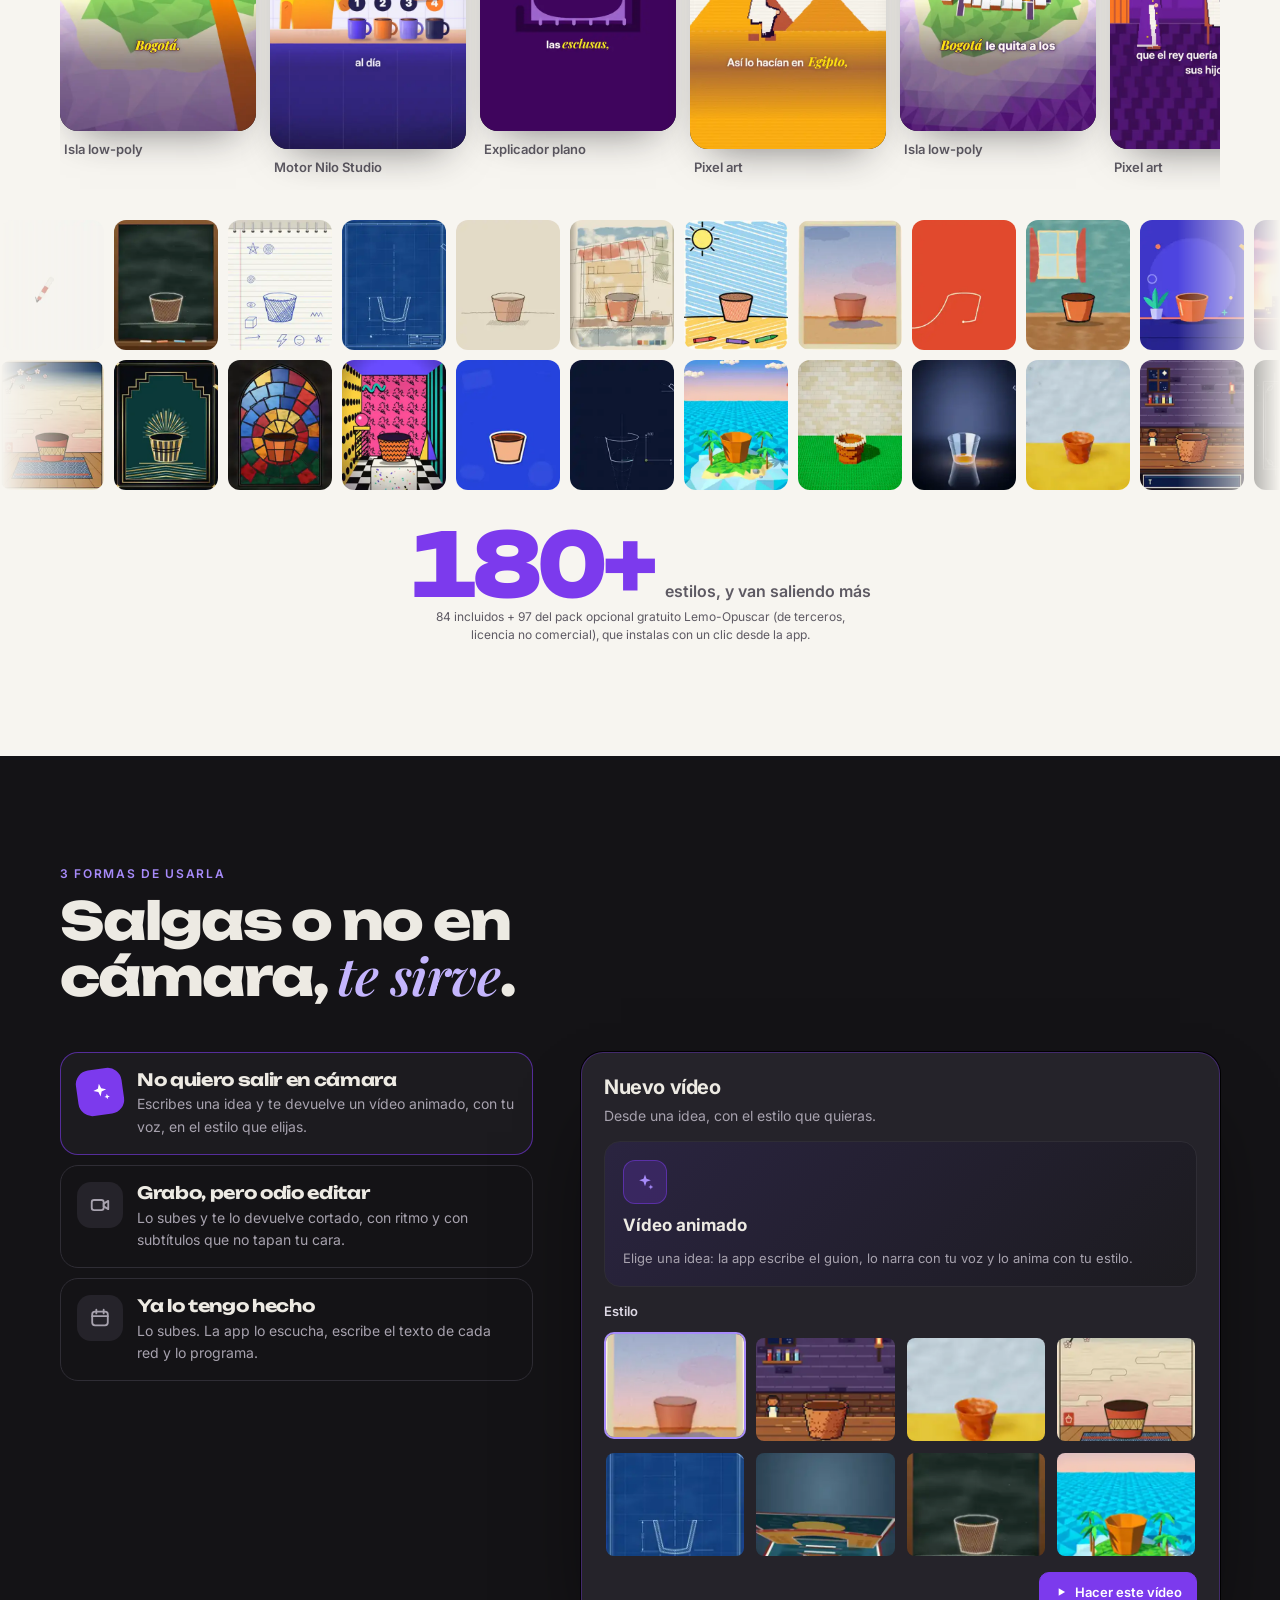
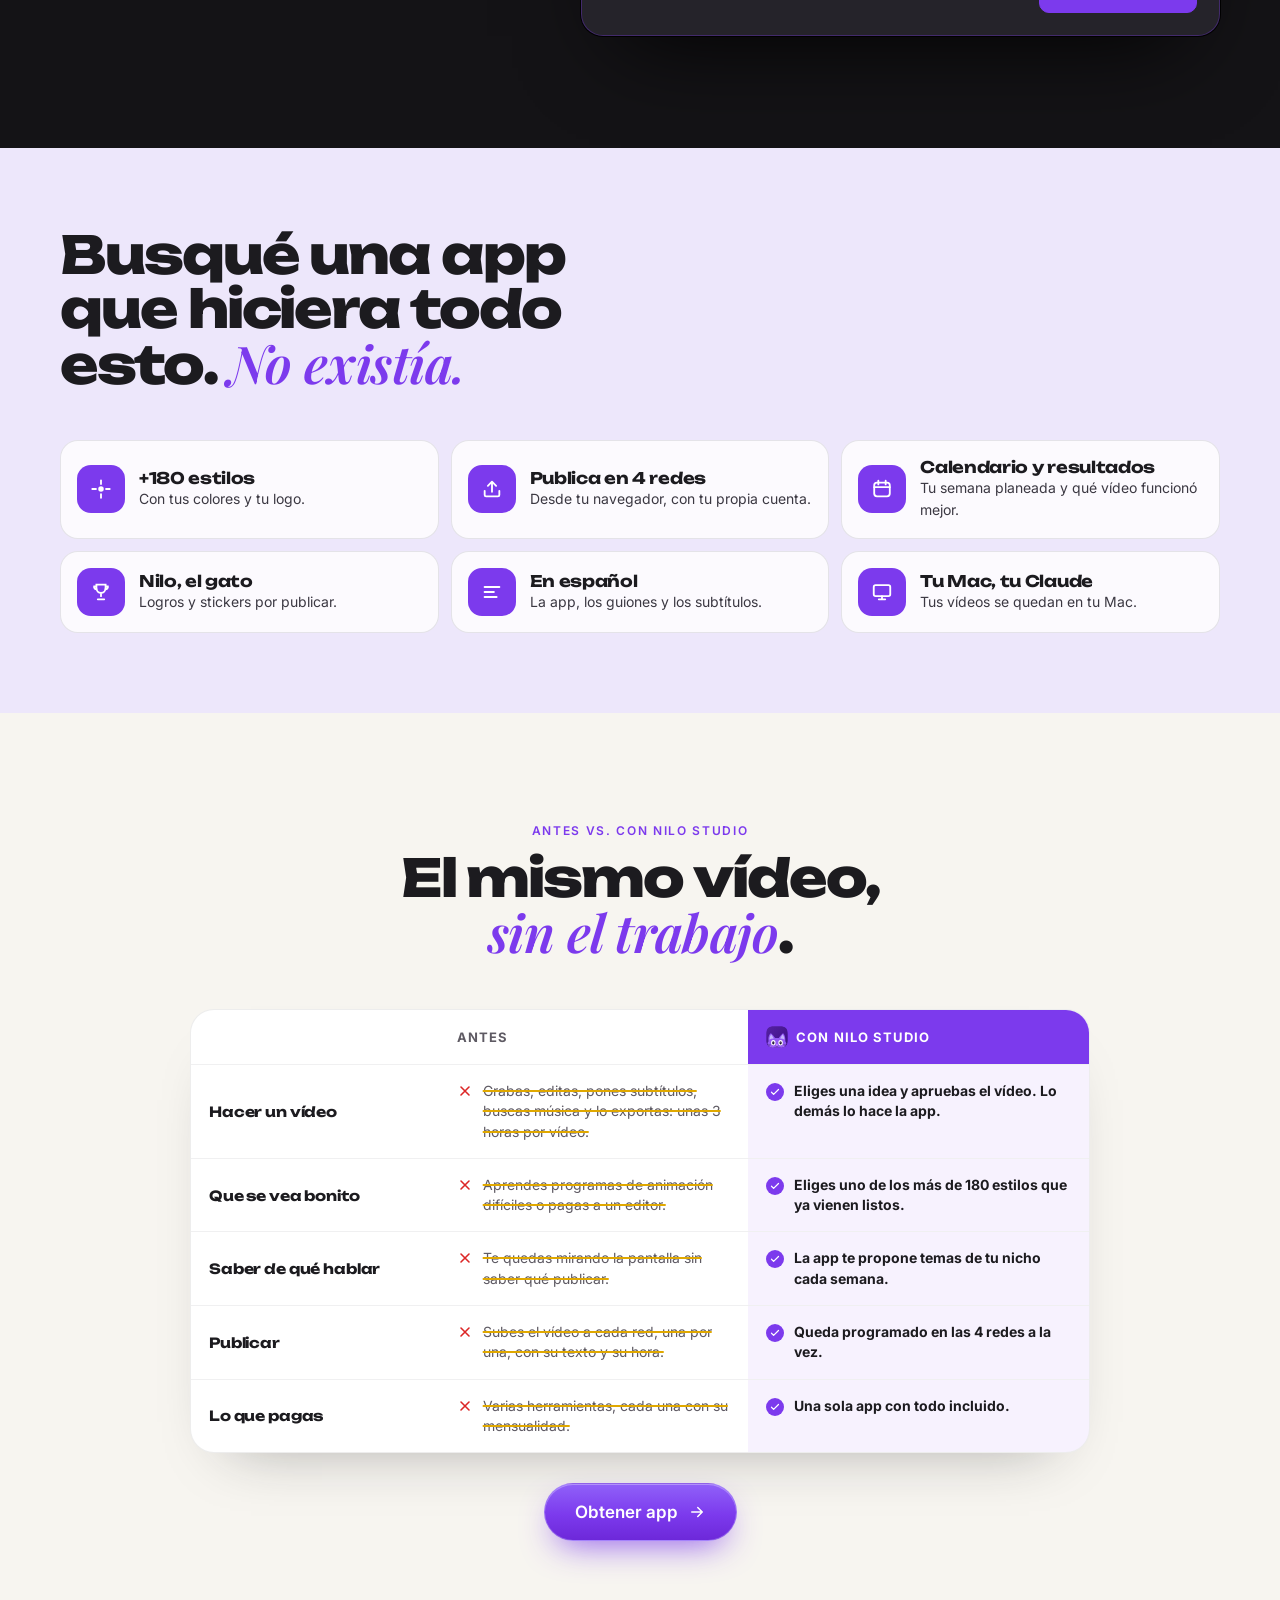
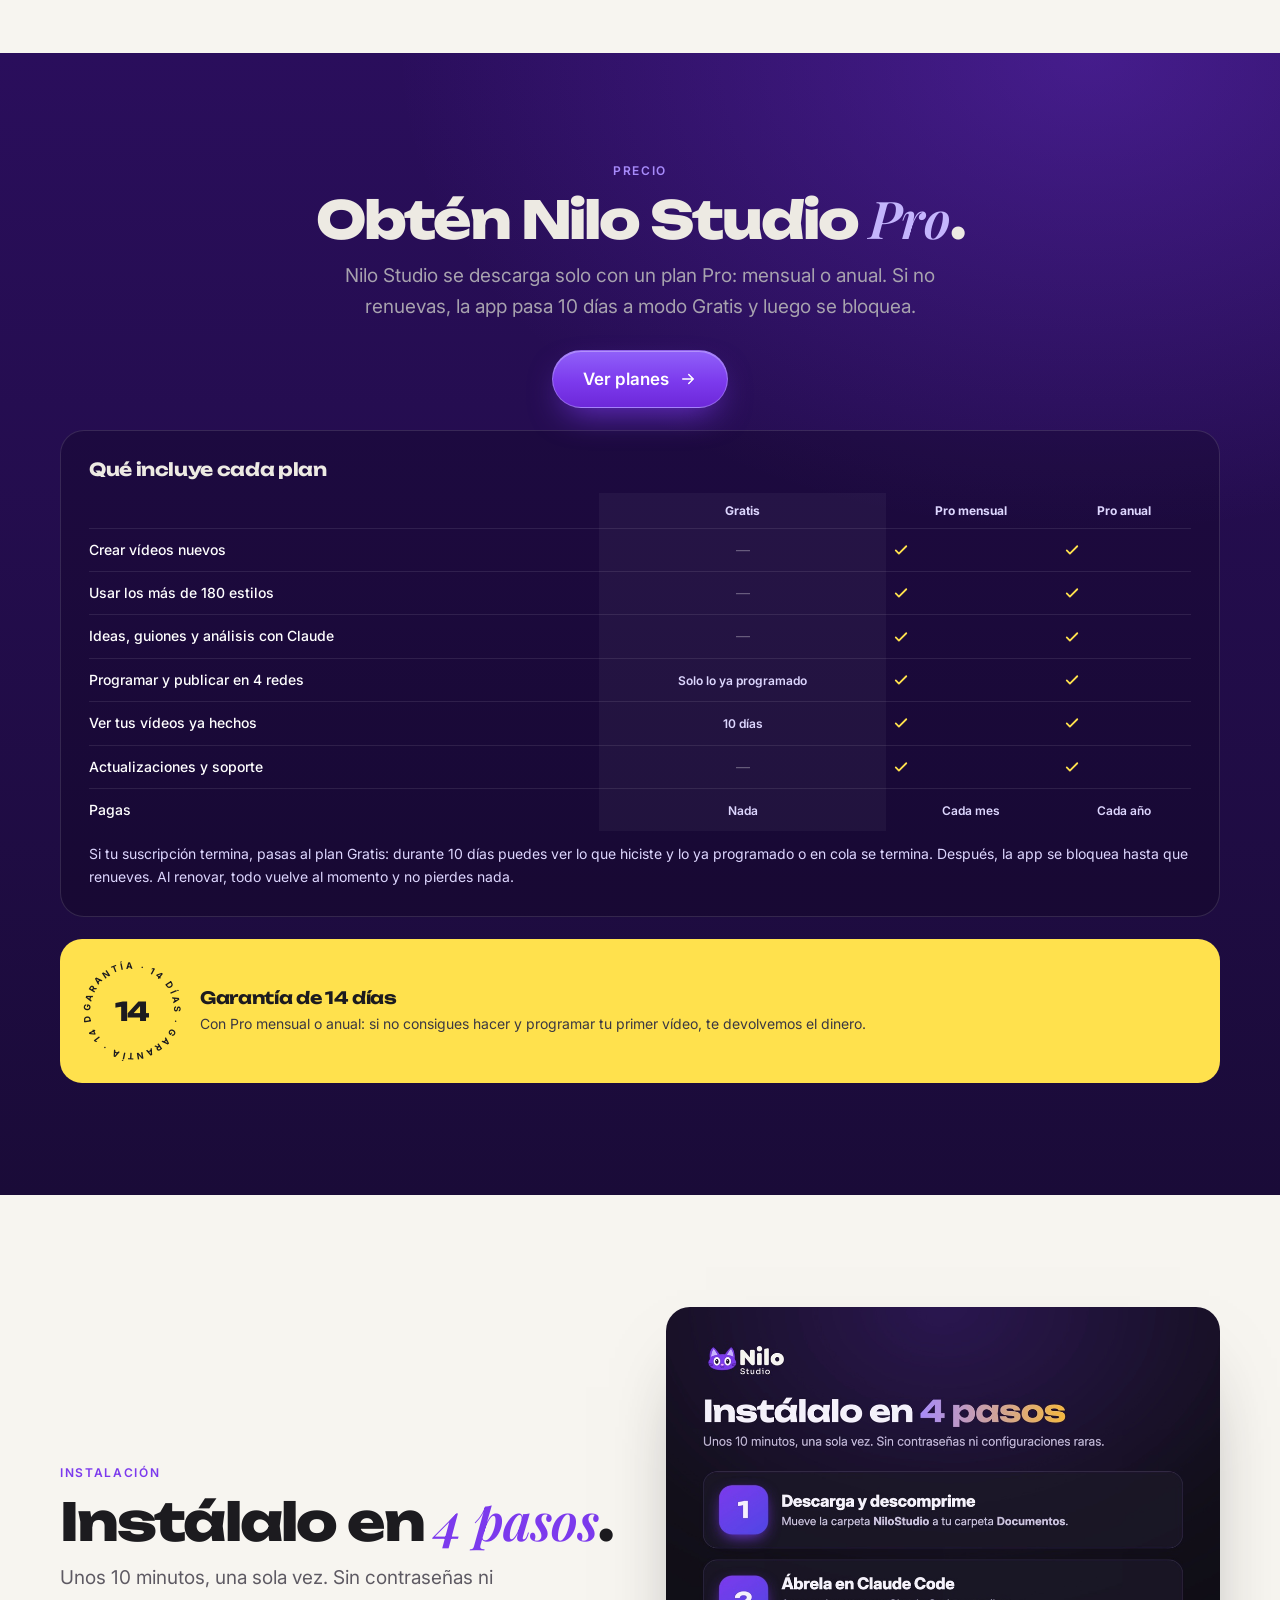
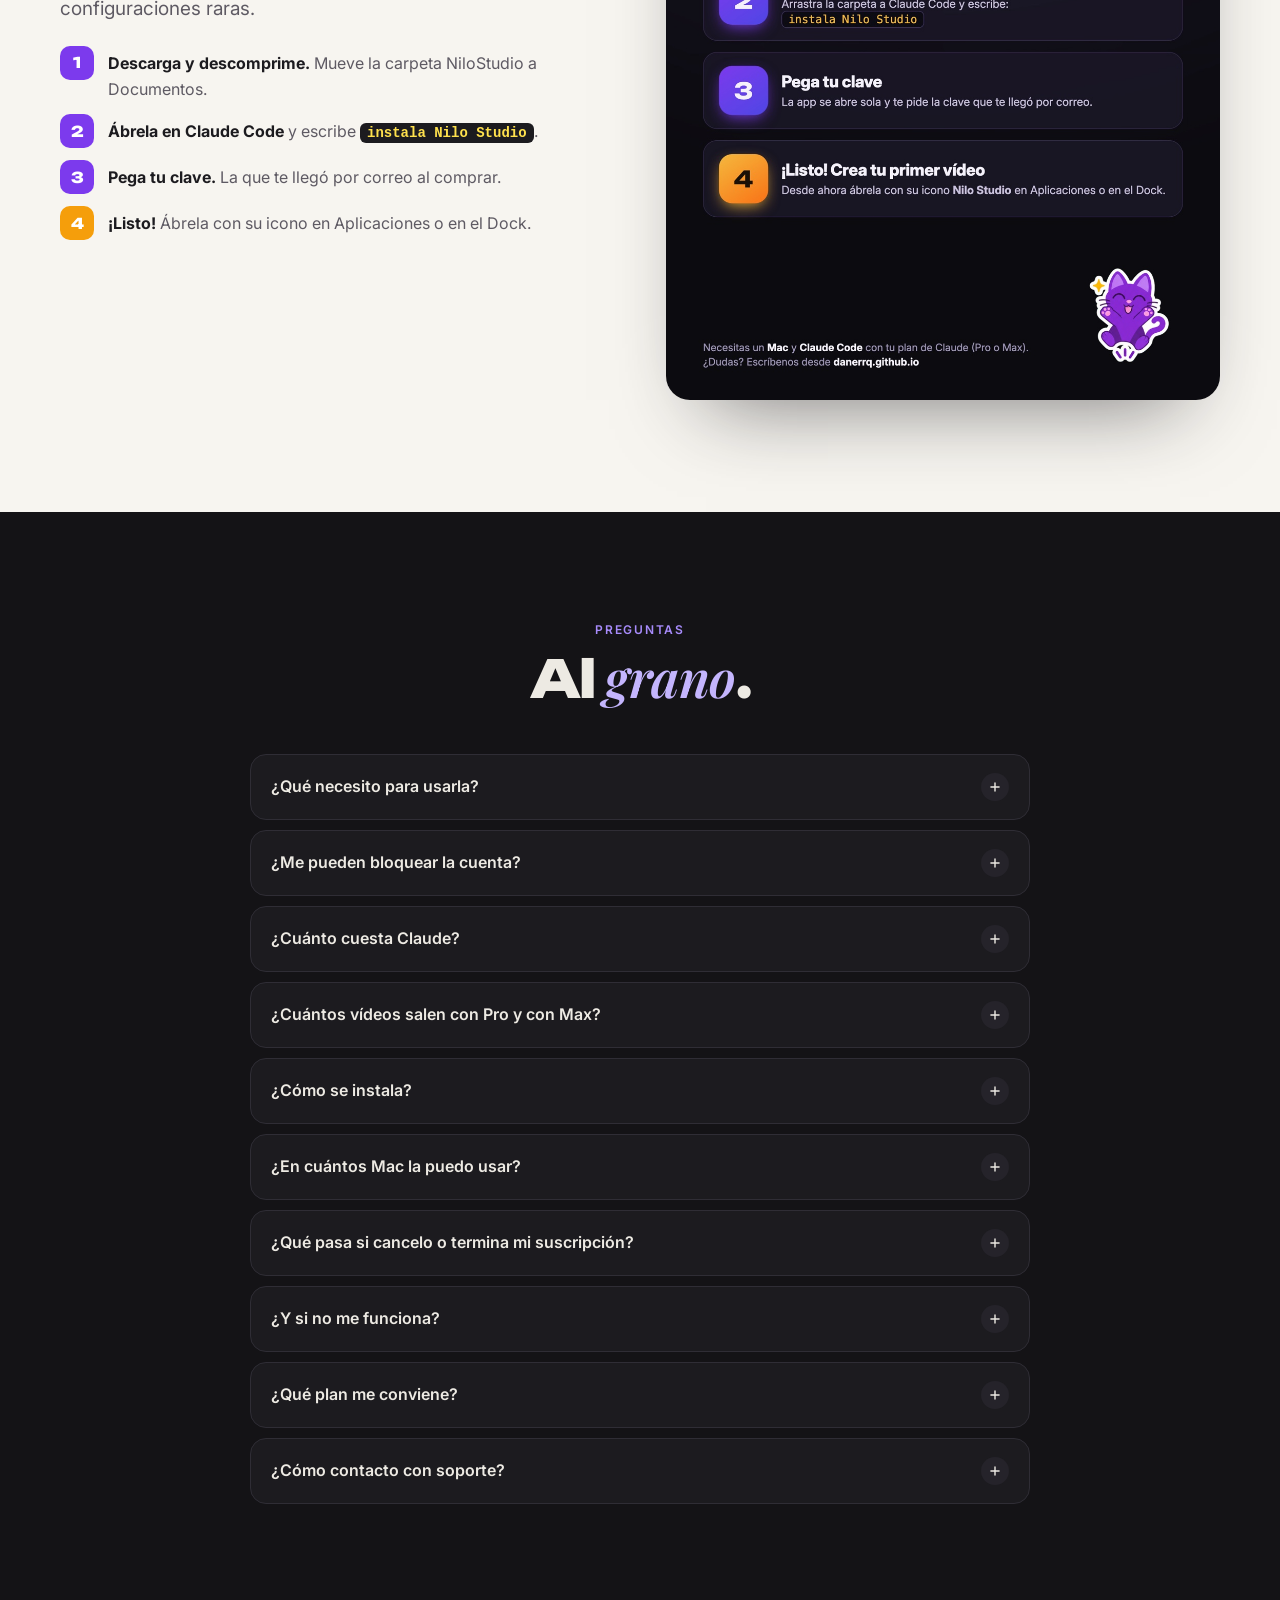
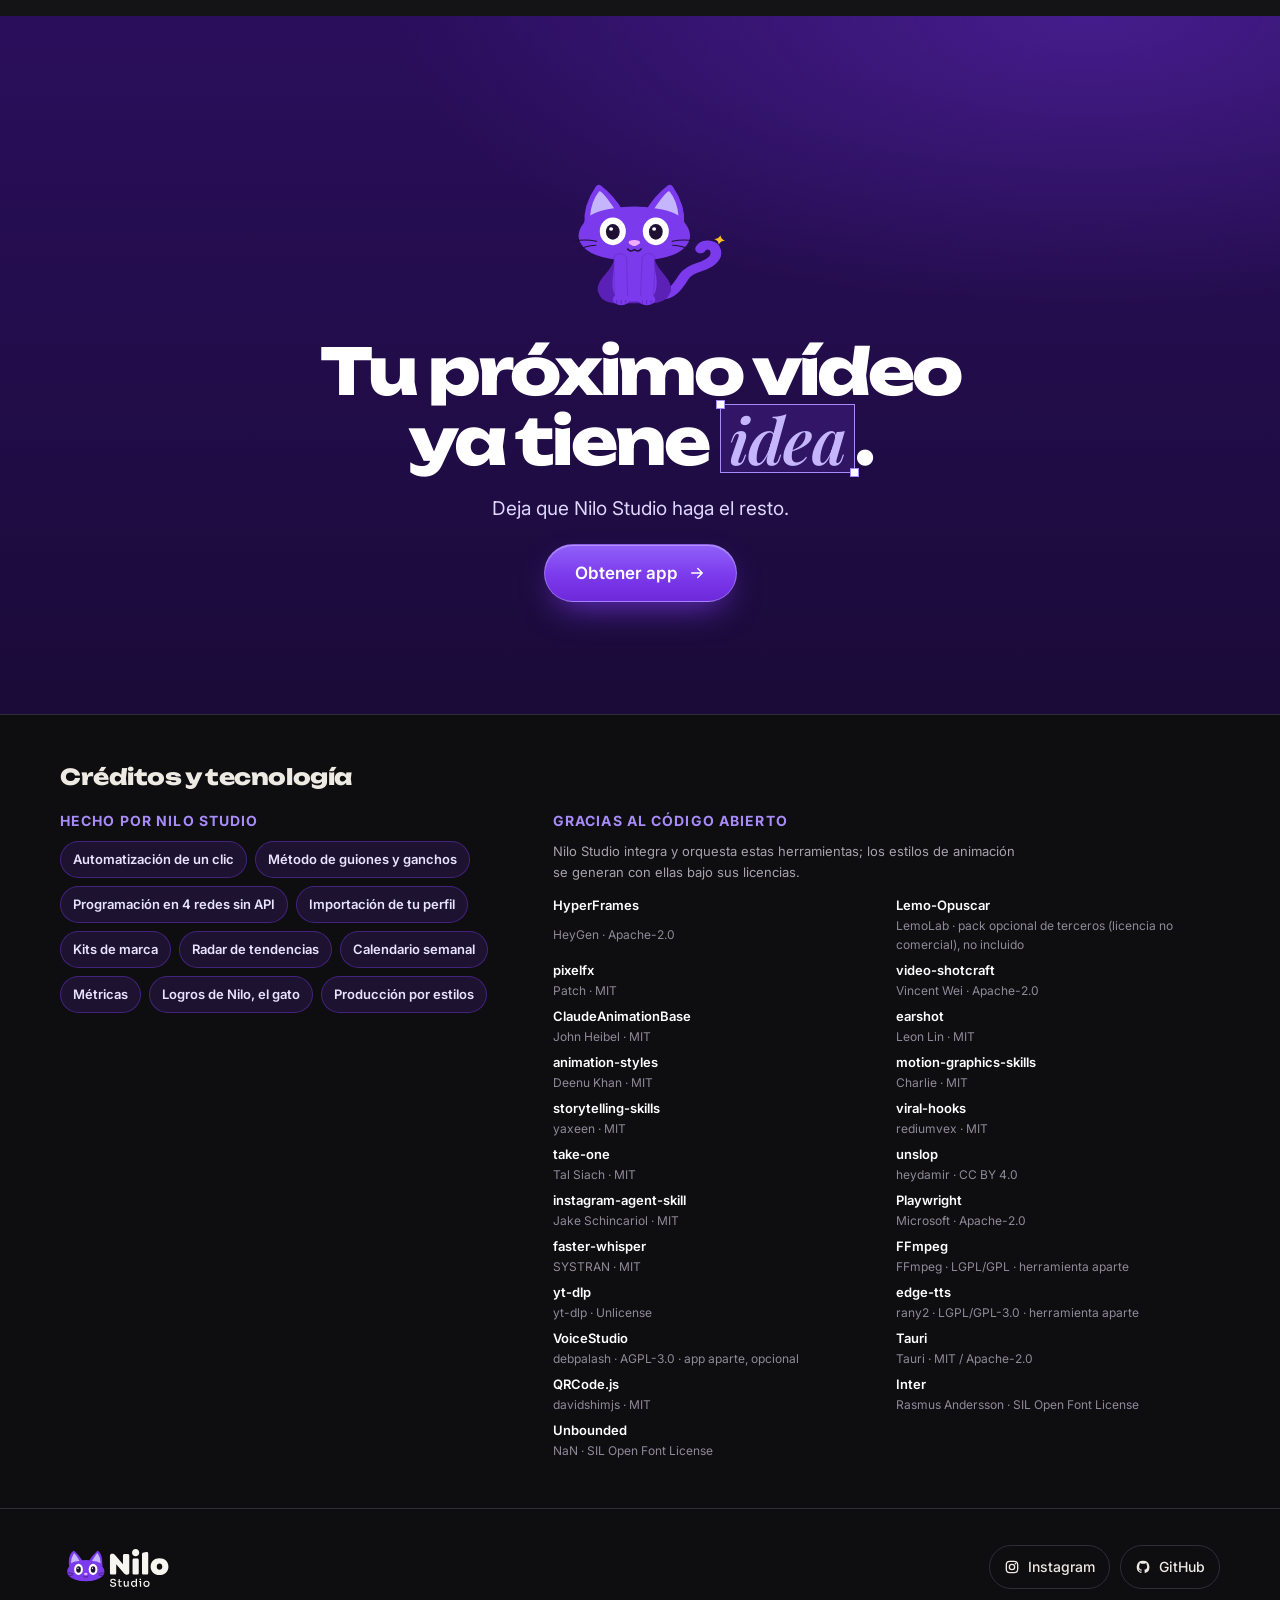
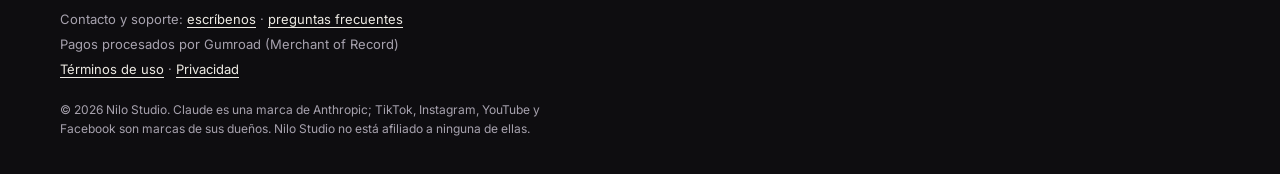
==== commit cb3647c9: "Barra del móvil: «Tenla hoy» en amarillo con flecha hacia «Obtener app», sin garantía Co-Authored-By" ====
--- a/index.html
+++ b/index.html
@@ -28,7 +28,7 @@
 <link rel="preconnect" href="https://fonts.googleapis.com">
 <link rel="preconnect" href="https://fonts.gstatic.com" crossorigin>
 <link rel="stylesheet" href="https://fonts.googleapis.com/css2?family=Inter:wght@400;500;600;700&family=Playfair+Display:ital,wght@1,600&family=Unbounded:wght@700;800&display=swap">
-<link rel="stylesheet" href="assets/css/web.css?v=20261125b">
+<link rel="stylesheet" href="assets/css/web.css?v=20261125c">
 <script type="application/ld+json">[{"@context": "https://schema.org", "@type": "SoftwareApplication", "name": "Nilo Studio", "operatingSystem": "macOS 12 o superior", "applicationCategory": "MultimediaApplication", "applicationSubCategory": "Editor de vídeo con IA", "inLanguage": "es", "url": "https://danerrq.github.io/", "image": "https://danerrq.github.io/assets/marca/og.jpg", "description": "App para Mac que convierte una idea en vídeos verticales terminados (guion, voz, animación, subtítulos y portada) y los programa en TikTok, Instagram, Facebook y YouTube.", "featureList": ["Guion y ganchos con IA", "Narración con tu voz", "Más de 180 estilos de animación", "Subtítulos y portada automáticos", "Programación y publicación en TikTok, Instagram, Facebook y YouTube", "Métricas de las 4 redes y «Lo que funciona»"], "offers": [{"@type": "Offer", "name": "Pro mensual", "price": "9.99", "priceCurrency": "USD", "url": "https://gumroad.com/l/nilostudio-pro", "availability": "https://schema.org/InStock"}, {"@type": "Offer", "name": "Pro anual", "price": "79", "priceCurrency": "USD", "url": "https://gumroad.com/l/nilostudio-pro", "availability": "https://schema.org/InStock"}]}, {"@context": "https://schema.org", "@type": "FAQPage", "mainEntity": [{"@type": "Question", "name": "¿Qué necesito para usarla?", "acceptedAnswer": {"@type": "Answer", "text": "Funciona en tu Mac con tu plan de Claude Pro o Max, que es el motor que escribe y anima. Por ahora no hay versión para Windows. No funciona con ChatGPT: ChatGPT solo te sirve para los prompts de nicho."}}, {"@type": "Question", "name": "¿Me pueden bloquear la cuenta?", "acceptedAnswer": {"@type": "Answer", "text": "Publica desde tu navegador, con tu sesión y como lo harías tú. Cada red tiene sus normas sobre automatización, así que úsalo con un ritmo normal. Nadie puede garantizar que una red no limite o bloquee una cuenta: el uso de cada red es responsabilidad de quien la usa."}}, {"@type": "Question", "name": "¿Cuánto cuesta Claude?", "acceptedAnswer": {"@type": "Answer", "text": "Se paga aparte, a Anthropic. Pro: USD 20 al mes. Max: USD 100 o 200 al mes, con 5 o 20 veces más uso. Nilo Studio va aparte: ves sus planes al pulsar «Obtener app»."}}, {"@type": "Question", "name": "¿Cuántos vídeos salen con Pro y con Max?", "acceptedAnswer": {"@type": "Answer", "text": "Depende del estilo y de la duración. Con Pro, de 3 a 5 a la semana en los estilos de bajo consumo. Con Max tienes más margen, porque el plan incluye más uso. La app te muestra cuánto gasta cada estilo."}}, {"@type": "Question", "name": "¿En cuántos Mac la puedo usar?", "acceptedAnswer": {"@type": "Answer", "text": "Tu licencia es para ti y la puedes activar en hasta 2 Mac tuyos (por ejemplo, el portátil y el de escritorio). Si cambias de ordenador, la pasas tú mismo desde la app (Configuración › Licencia) o nos escribes."}}, {"@type": "Question", "name": "¿Qué pasa si cancelo o termina mi suscripción?", "acceptedAnswer": {"@type": "Answer", "text": "Pasas al plan Gratis. Durante 10 días puedes ver lo que hiciste, y lo ya programado o en cola se publica igual. No puedes crear vídeos nuevos. Después de esos 10 días la app se bloquea hasta que renueves. Al renovar, todo vuelve al momento y no pierdes nada."}}, {"@type": "Question", "name": "¿Y si no me funciona?", "acceptedAnswer": {"@type": "Answer", "text": "Tienes 14 días de garantía. Si en ese tiempo no consigues hacer y programar tu primer vídeo, escríbenos y te devolvemos el dinero."}}, {"@type": "Question", "name": "¿Qué plan me conviene?", "acceptedAnswer": {"@type": "Answer", "text": "Si quieres probar, el Pro mensual: cancelas cuando quieras. Si vas a publicar todo el año, el Pro anual sale más barato: más de 4 meses gratis. Los dos traen la app completa."}}]}]</script>
 </head>
 <body>
@@ -440,7 +440,7 @@
 </footer>
 
 <div class="compra-fija" id="compra-fija" aria-hidden="true">
-  <span class="txt"><b>¿Qué esperas?</b><span>Tenla hoy · garantía de 14 días</span></span>
+  <span class="txt"><span>¿Qué esperas?</span><b>Tenla hoy</b></span><svg class="apunta" aria-hidden="true"><use href="#i-flecha"/></svg>
   <a class="btn comprar" href="#precio" tabindex="-1">Obtener app</a>
 </div>
 <div class="aviso" id="aviso" role="status"></div>
--- a/assets/css/web.css
+++ b/assets/css/web.css
@@ -629,3 +629,12 @@
 body.ver-precio #precio .planes { animation: planesEntran .5s var(--ease) both; }
 @keyframes planesEntran { from { opacity: 0; transform: translateY(14px); } }
 .compra-fija .txt b { font-size: 18px; }
+
+/* barra fija del móvil: amarilla, «Tenla hoy» protagonista y una flecha que señala el botón */
+.compra-fija { background: var(--amarillo); color: var(--tinta); border-top: 0; box-shadow: 0 -10px 30px -12px #000a; justify-content: flex-start; }
+.compra-fija .txt { flex: 1; }
+.compra-fija .txt span { font-size: 13px; font-weight: 600; color: #1C1B1Fb3; }
+.compra-fija .txt b { font: 900 24px/1.05 var(--f-display); letter-spacing: -.03em; color: var(--tinta); }
+.compra-fija .apunta { width: 26px; height: 26px; color: var(--tinta); flex: none; animation: apunta 1.1s ease-in-out infinite; }
+@keyframes apunta { 0%, 100% { transform: translateX(-3px); } 50% { transform: translateX(5px); } }
+@media (prefers-reduced-motion: reduce) { .compra-fija .apunta { animation: none; } }
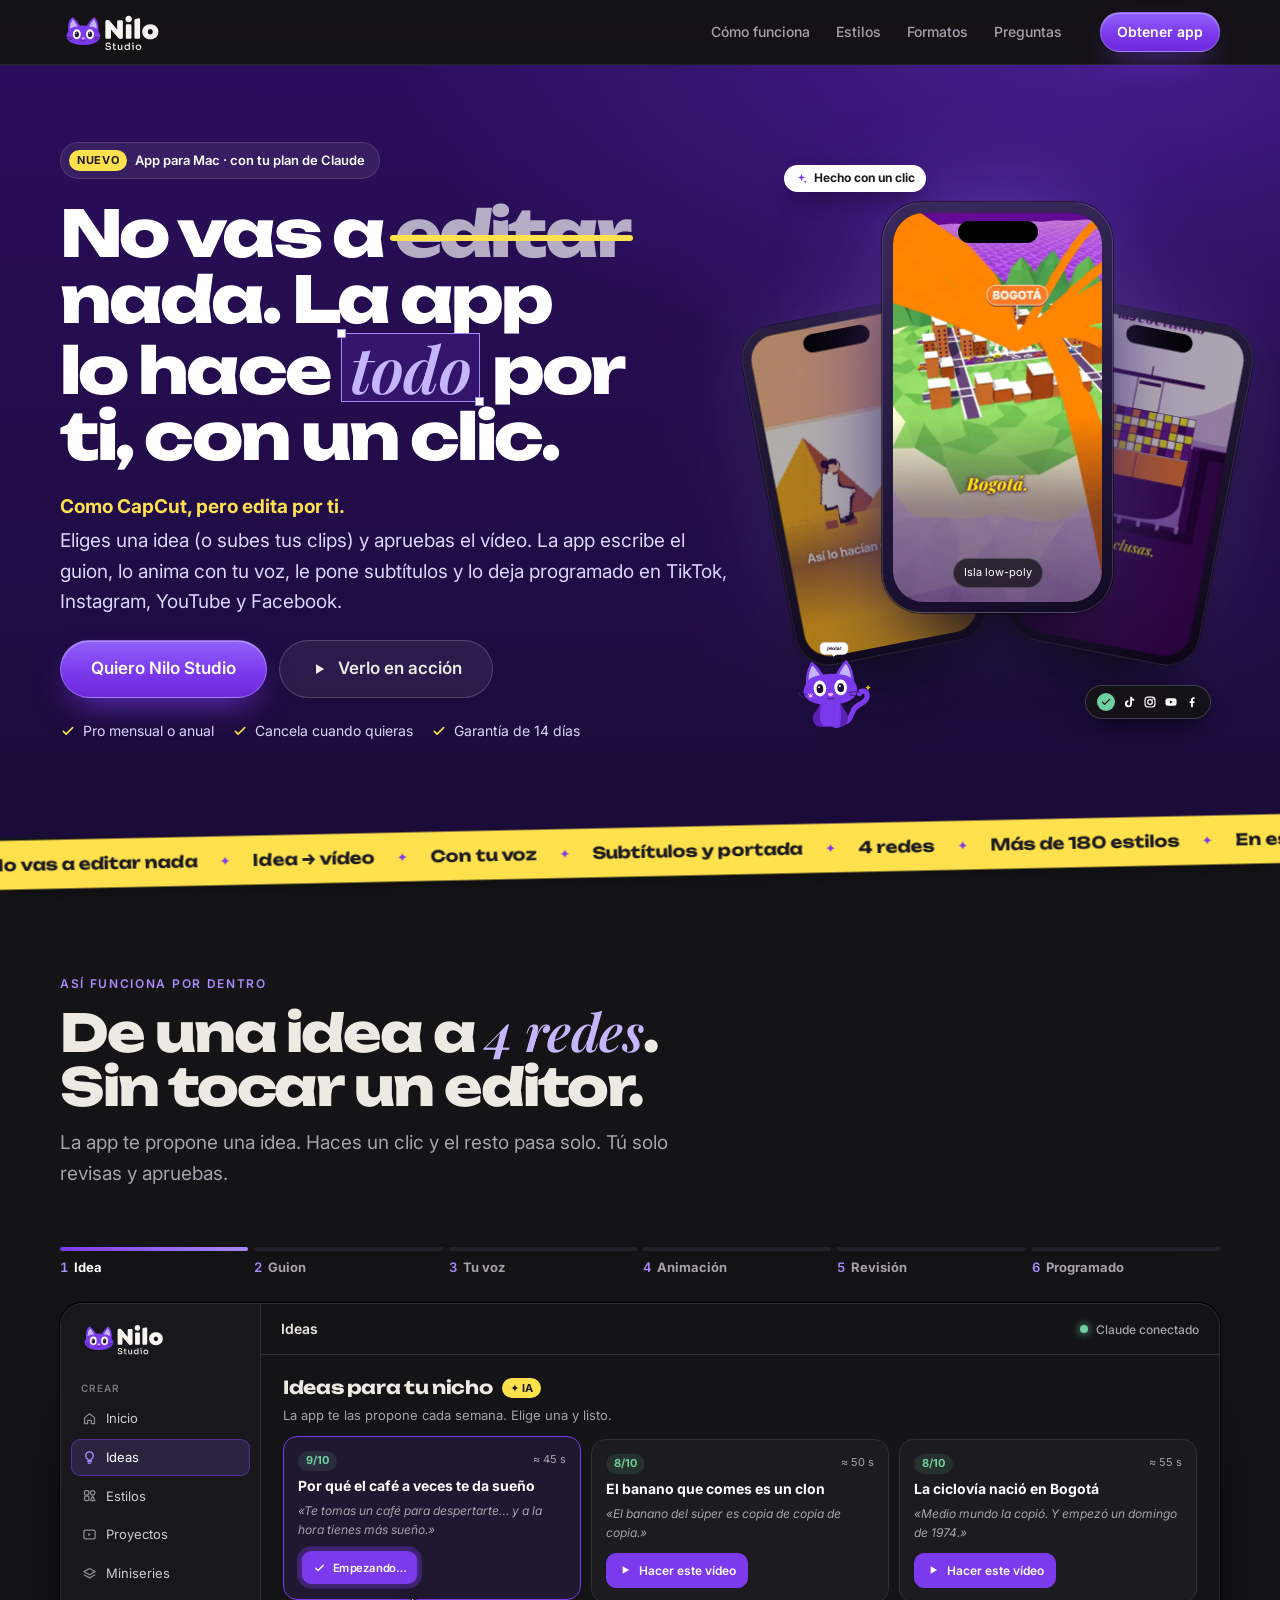
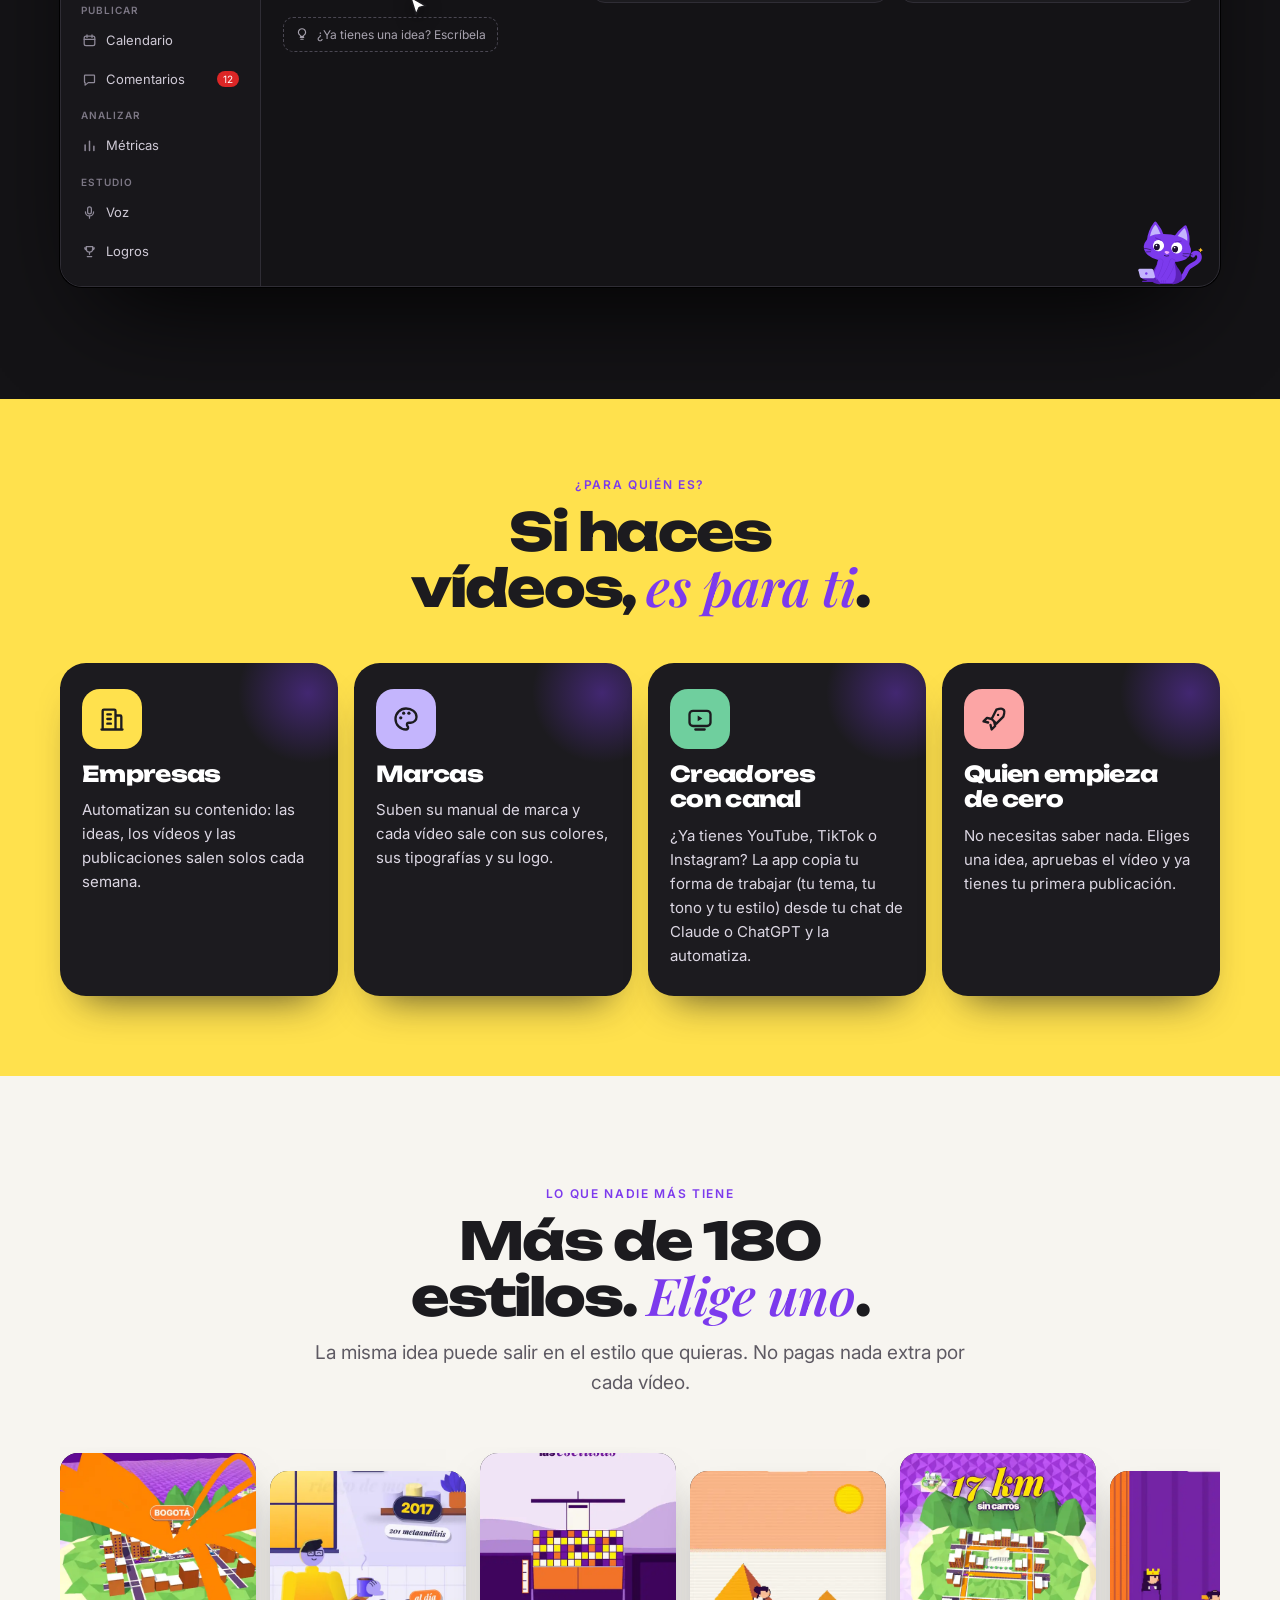
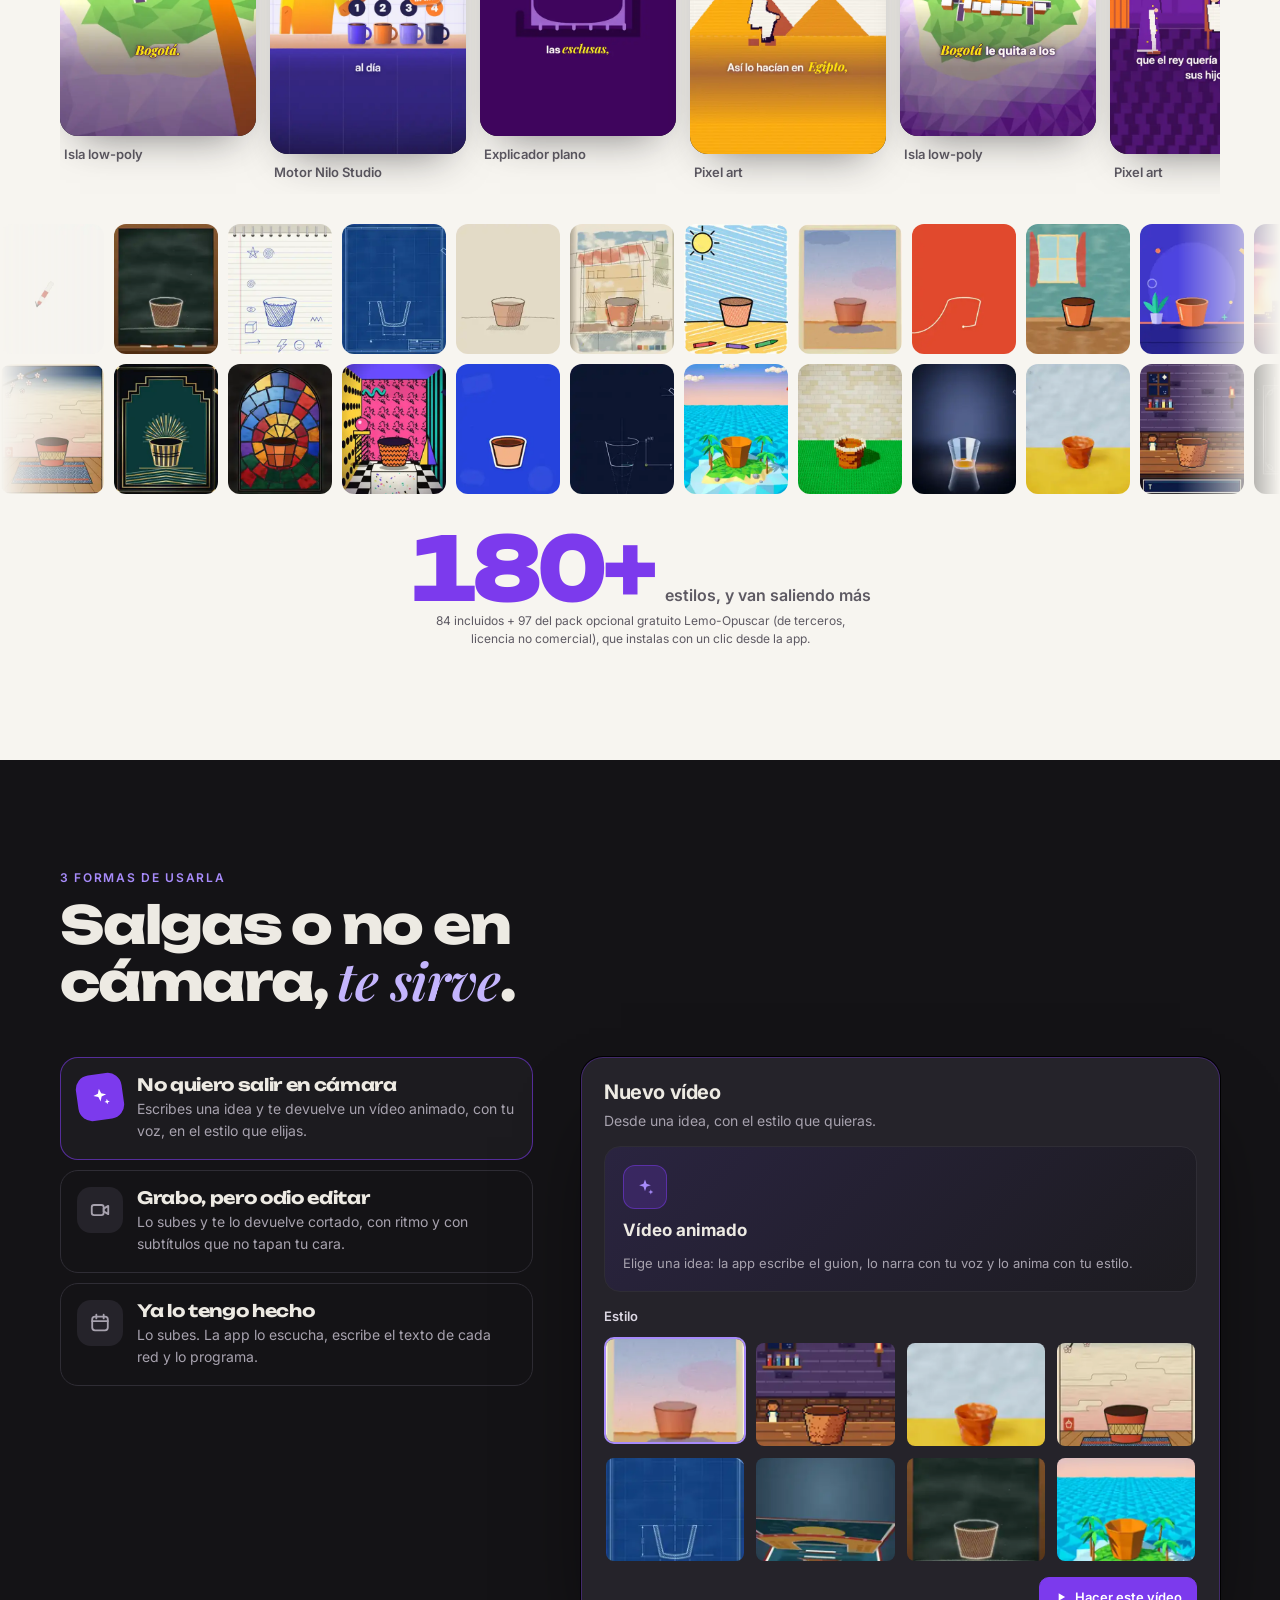
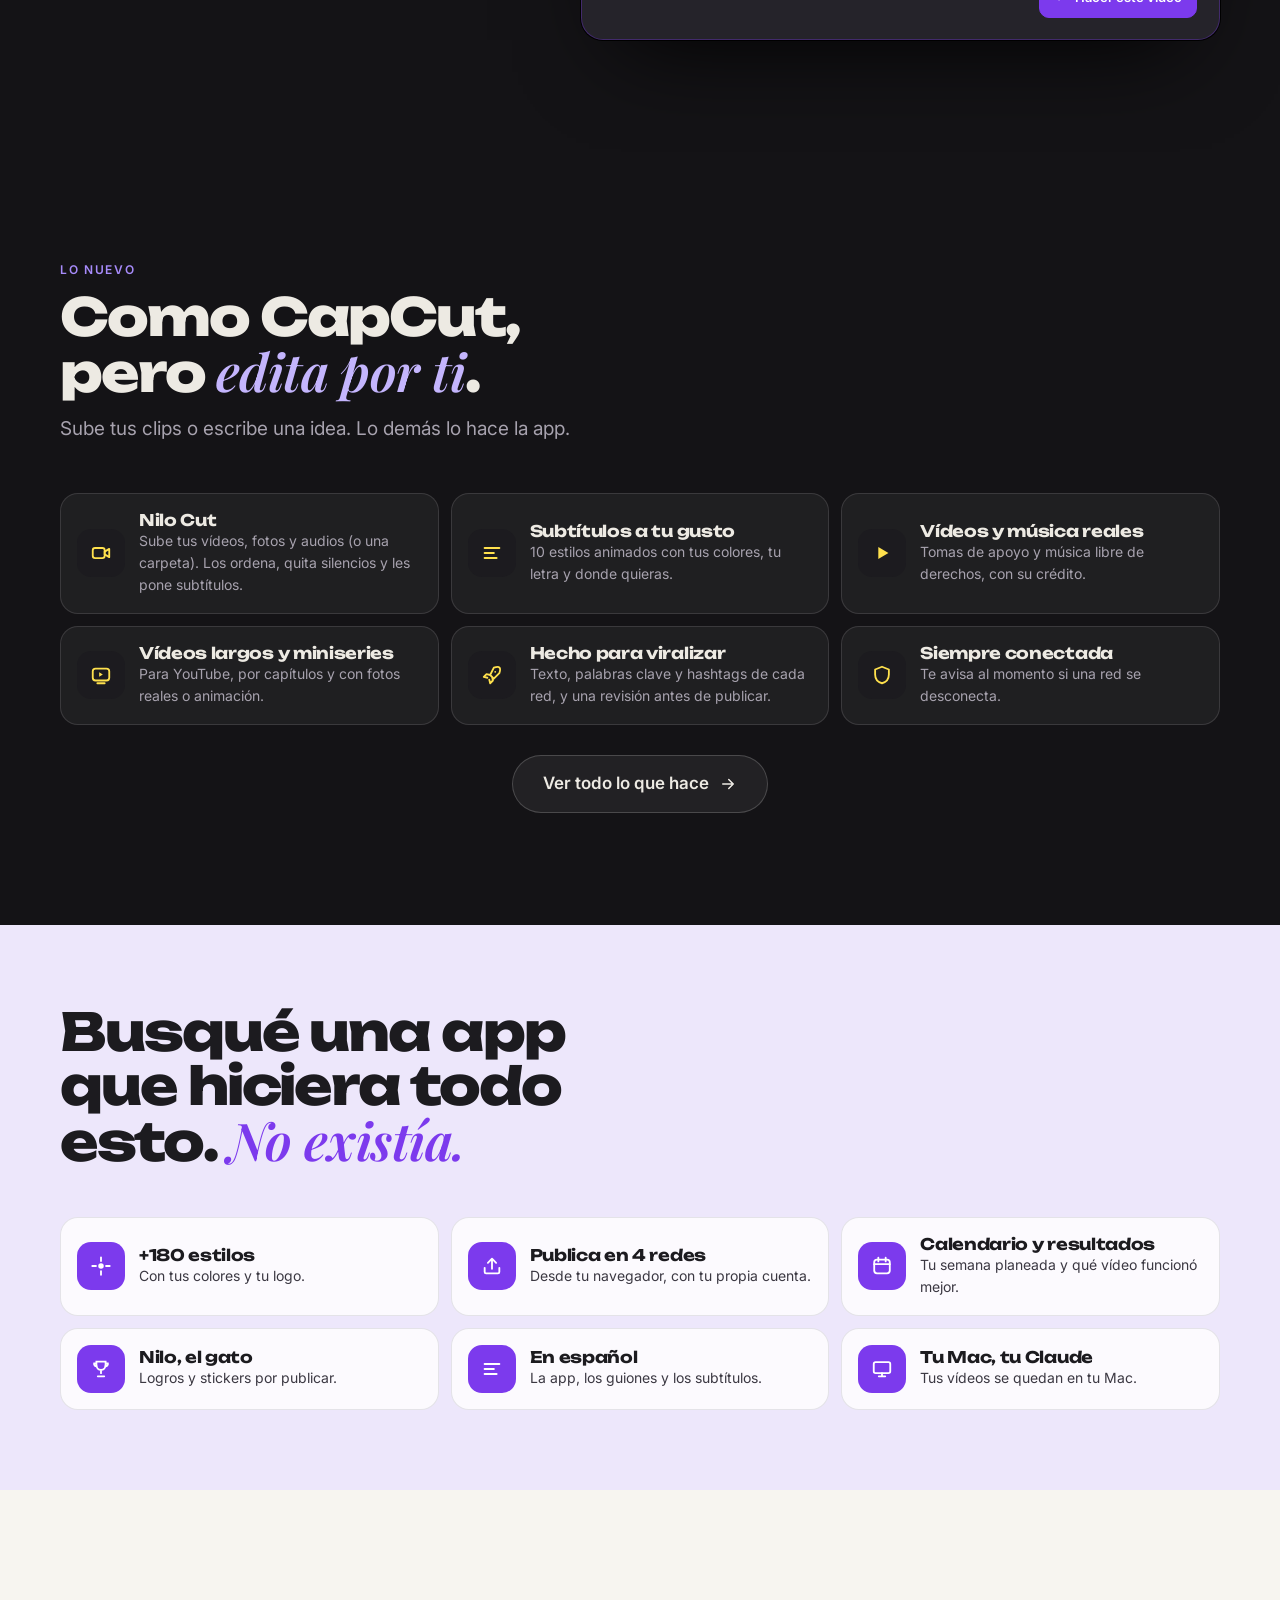
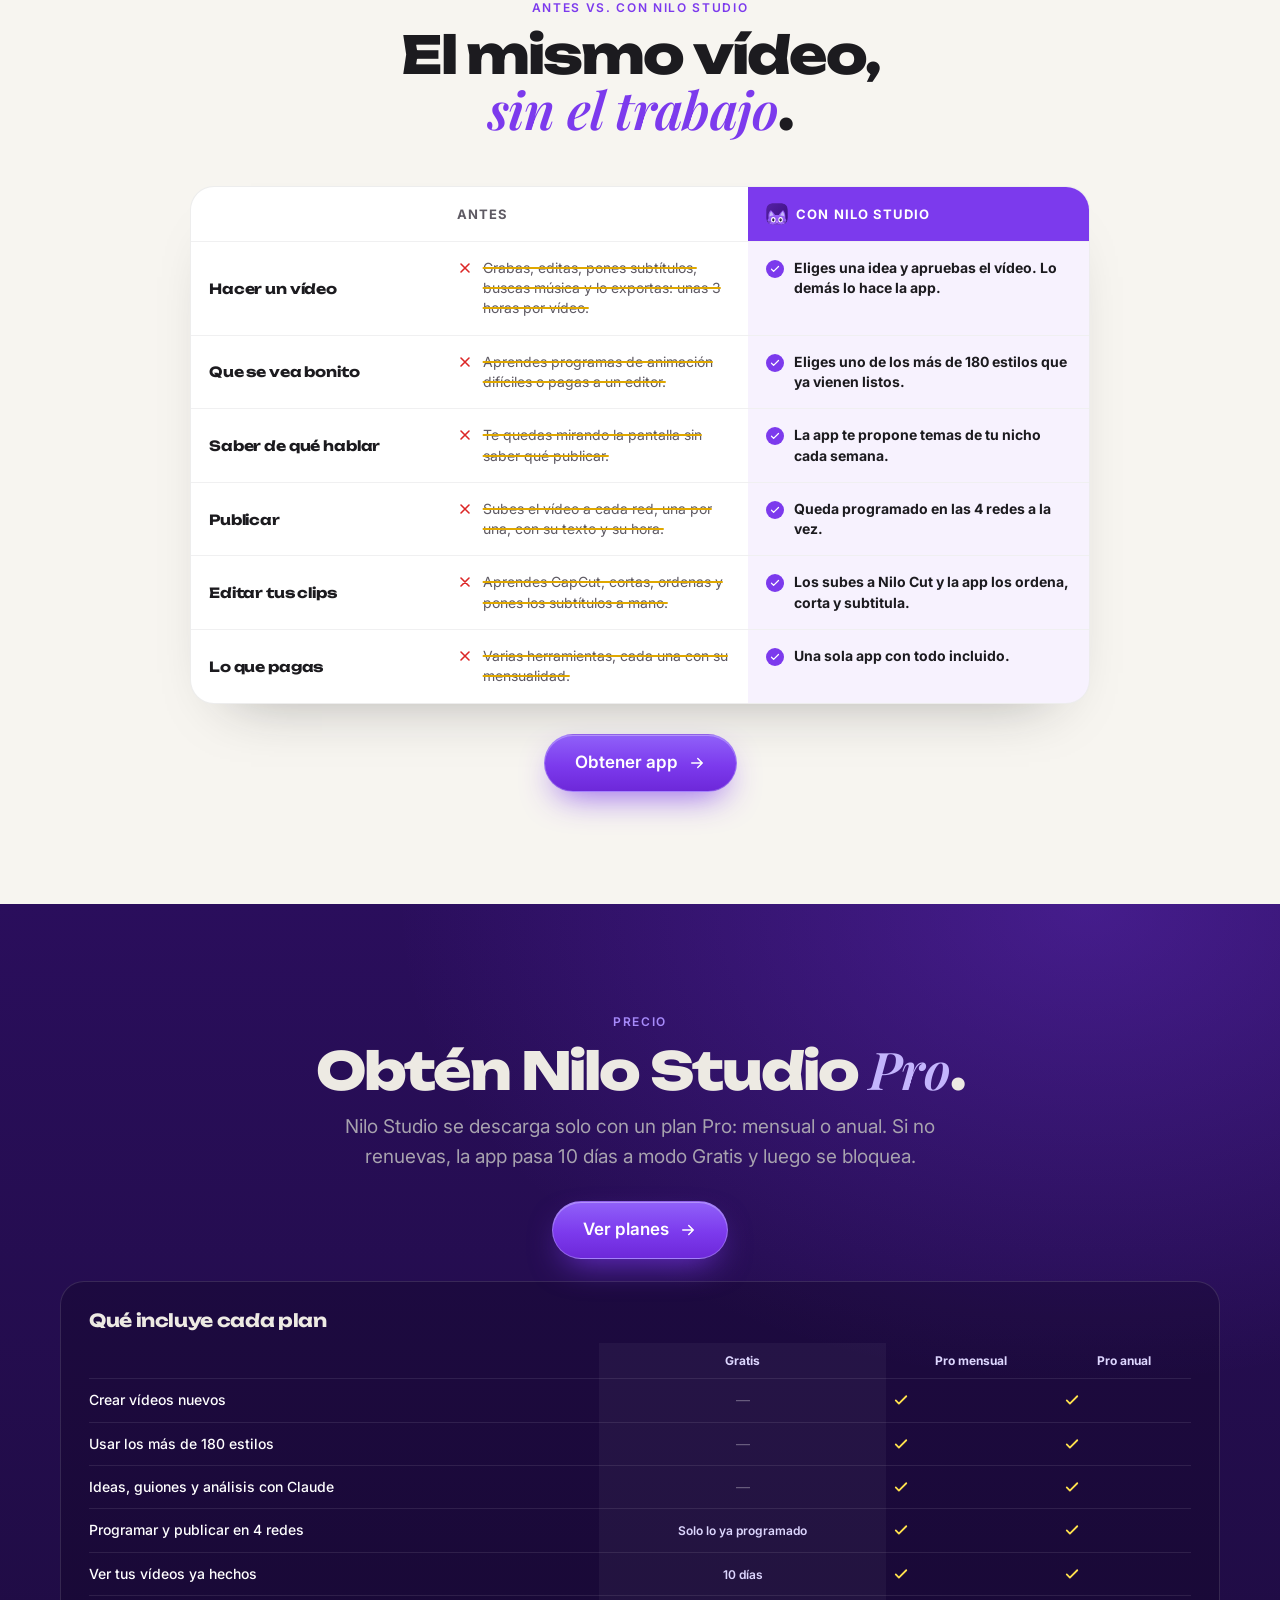
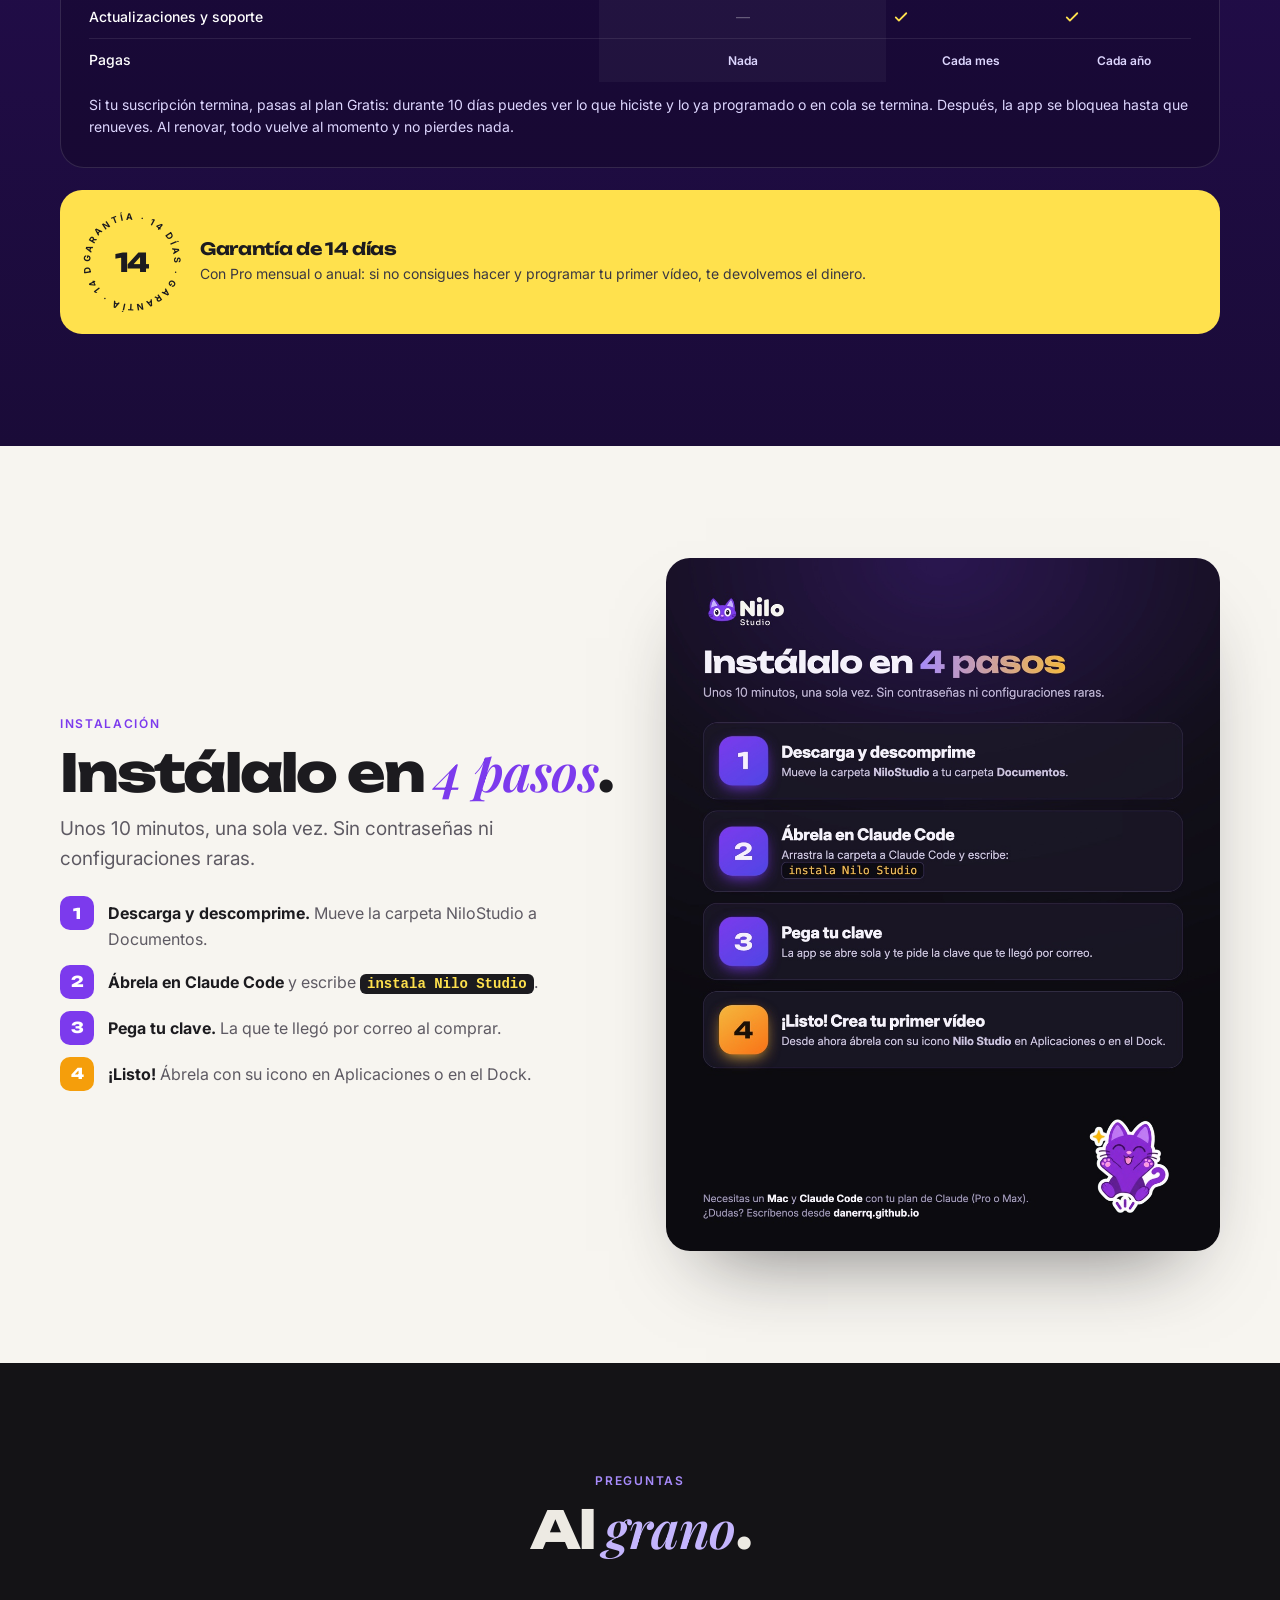
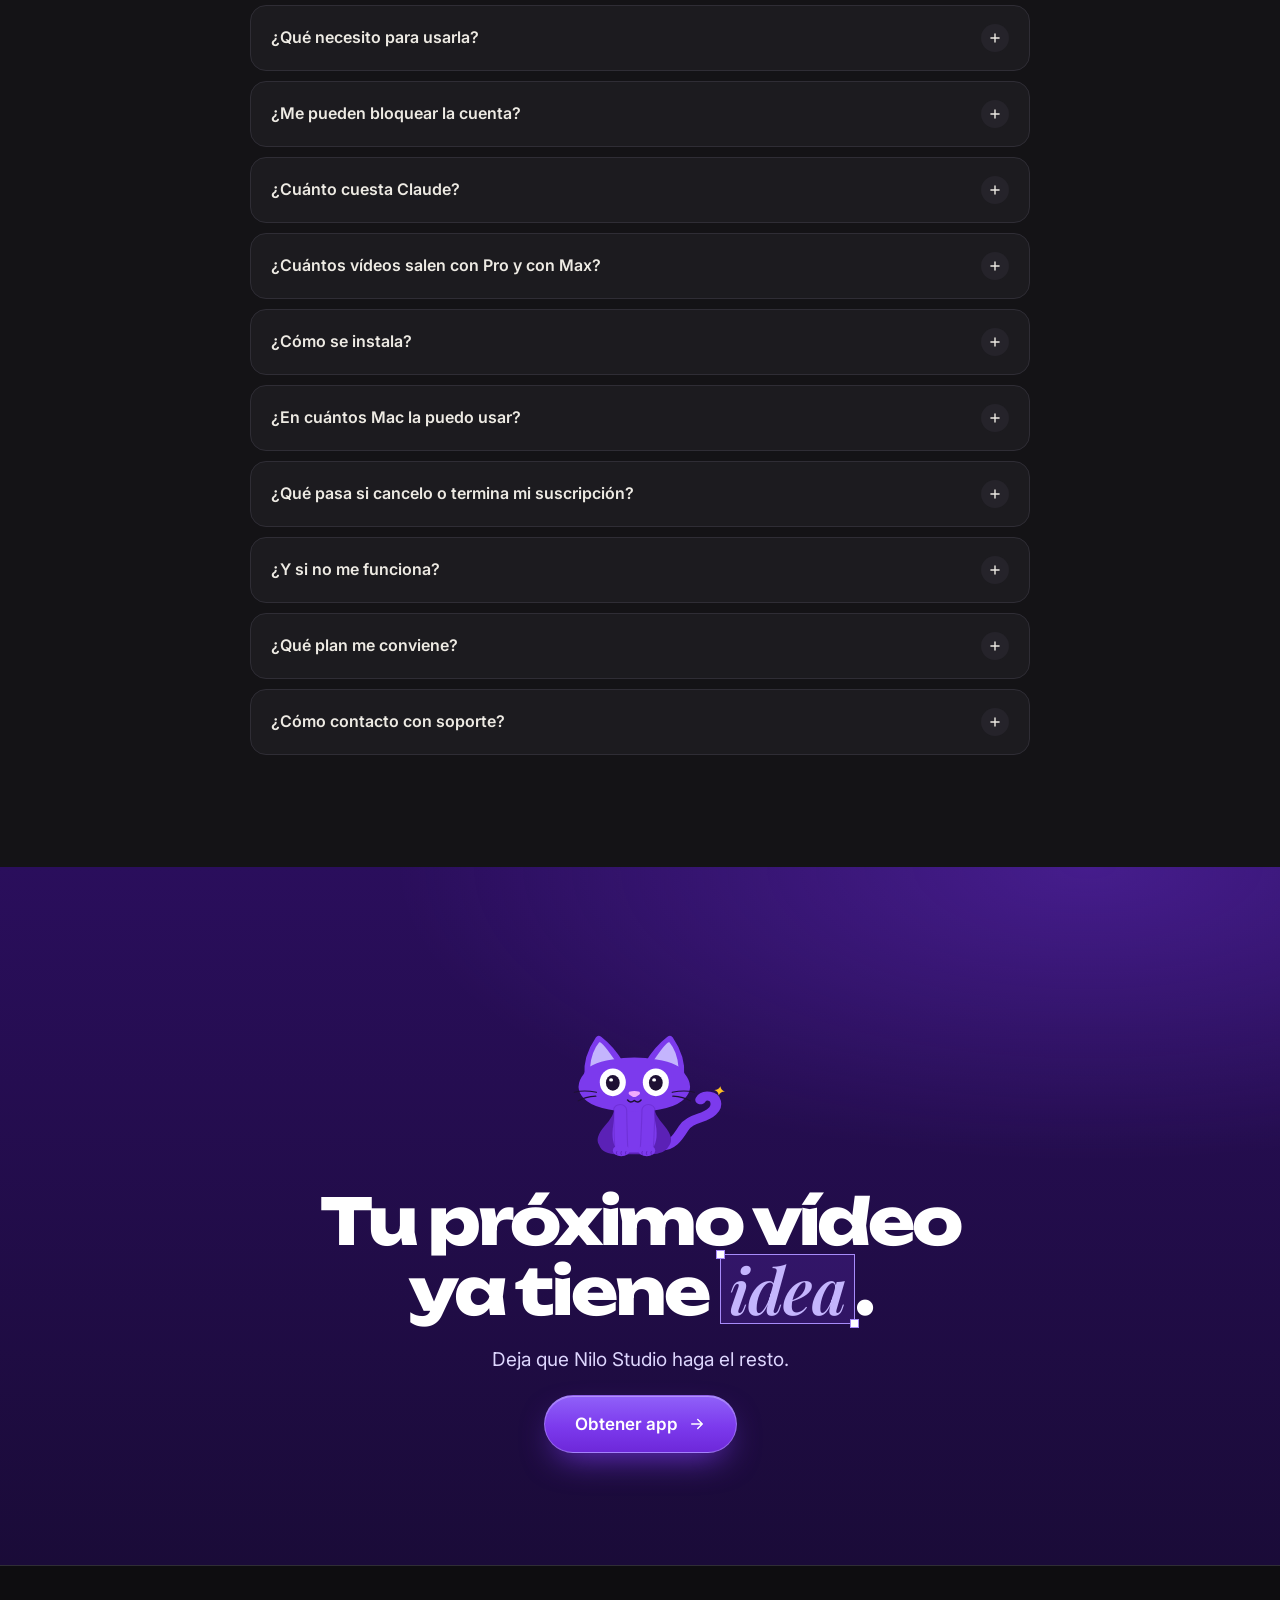
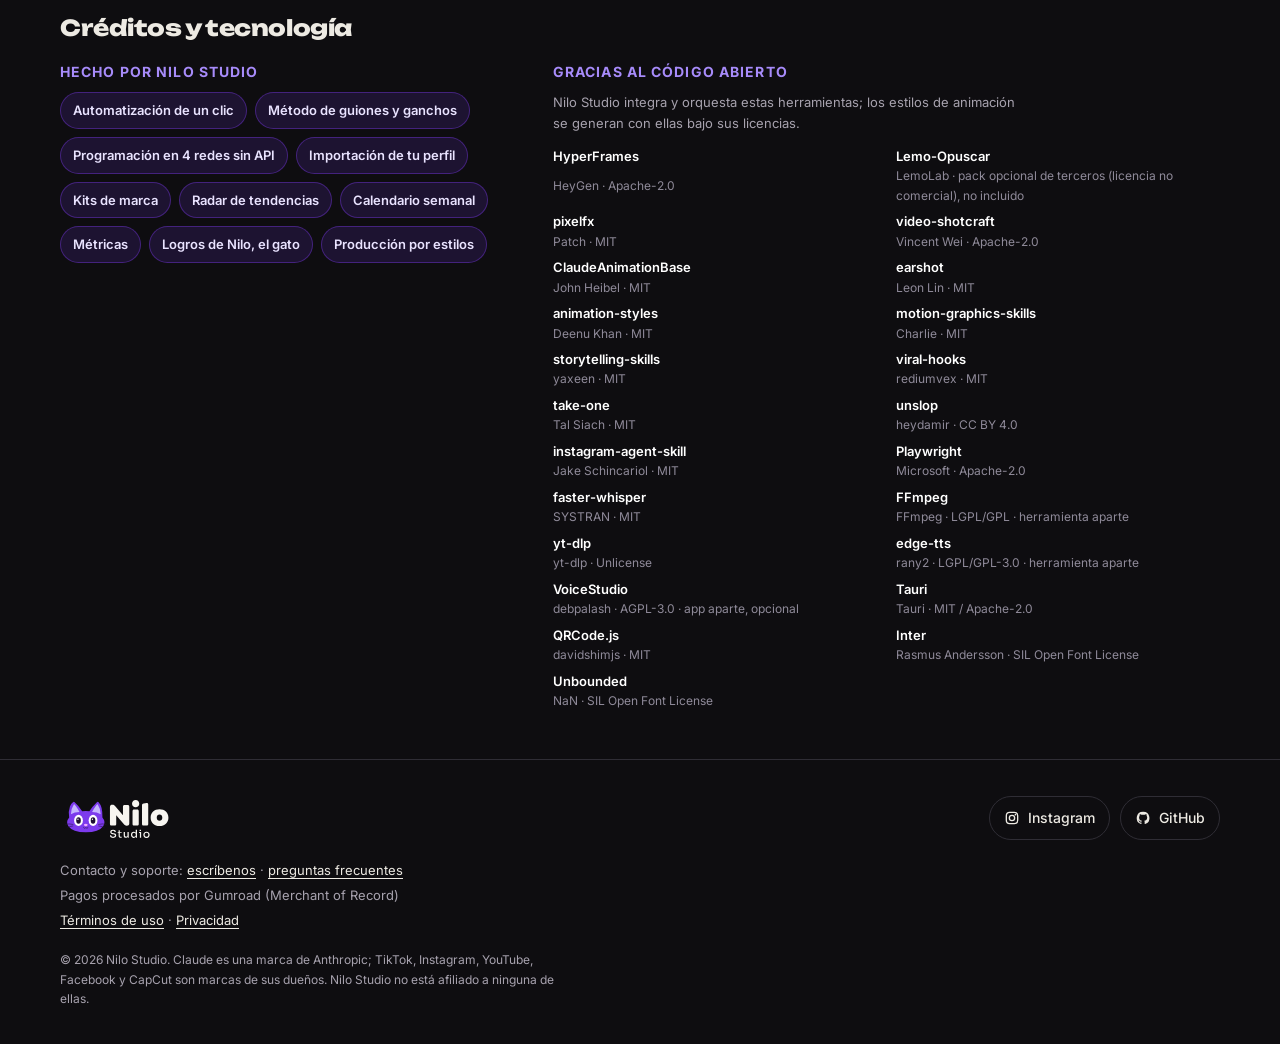
==== commit 7330d987: "Nilo Studio IA: imagen sin precio, «Como CapCut, pero edita por ti», Lo nuevo, página de funciones y" ====
--- a/index.html
+++ b/index.html
@@ -3,8 +3,8 @@
 <head>
 <meta charset="utf-8">
 <meta name="viewport" content="width=device-width, initial-scale=1, viewport-fit=cover">
-<title>Nilo Studio · Crea vídeos con IA para TikTok, Reels y Shorts en tu Mac</title>
-<meta name="description" content="App para Mac que crea vídeos verticales con IA: guion, voz, animación, subtítulos y portada. Los programa en TikTok, Instagram Reels, YouTube Shorts y Facebook. Más de 180 estilos.">
+<title>Nilo Studio IA · Vídeos con IA para TikTok, Reels y Shorts</title>
+<meta name="description" content="Nilo Studio IA, la app para Mac que edita por ti: como CapCut, pero automática. Tu idea o tus clips se convierten en vídeos con animación, voz y subtítulos.">
 <meta name="robots" content="index, follow, max-image-preview:large">
 <meta name="author" content="Nilo Studio">
 <meta name="theme-color" content="#2A0E5C">
@@ -12,24 +12,25 @@
 <meta property="og:url" content="https://danerrq.github.io/">
 <meta property="og:site_name" content="Nilo Studio">
 <meta property="og:locale" content="es_ES">
-<meta property="og:title" content="Nilo Studio · No vas a editar nada">
-<meta property="og:description" content="Eliges una idea y apruebas el vídeo. La app escribe, anima con tu voz, pone subtítulos y lo programa en 4 redes.">
-<meta property="og:image" content="https://danerrq.github.io/assets/marca/og.jpg">
+<meta property="og:title" content="Nilo Studio IA · Tus vídeos se editan solos">
+<meta property="og:description" content="Como CapCut, pero edita por ti: tu idea o tus clips se convierten en vídeos con animación, voz y subtítulos, listos para TikTok, Reels y Shorts.">
+<meta property="og:image" content="https://danerrq.github.io/assets/marca/og.jpg?v=2">
 <meta property="og:image:width" content="1200">
 <meta property="og:image:height" content="630">
-<meta property="og:image:alt" content="Nilo Studio: no vas a editar nada">
+<meta property="og:image:alt" content="Nilo Studio: tus vídeos se editan solos con IA">
 <meta name="twitter:card" content="summary_large_image">
-<meta name="twitter:title" content="Nilo Studio · No vas a editar nada">
-<meta name="twitter:description" content="Eliges una idea y apruebas el vídeo. La app escribe, anima, pone subtítulos y lo programa en 4 redes.">
-<meta name="twitter:image" content="https://danerrq.github.io/assets/marca/og.jpg">
+<meta name="twitter:title" content="Nilo Studio IA · Tus vídeos se editan solos">
+<meta name="twitter:description" content="Como CapCut, pero edita por ti: tu idea o tus clips, en vídeo con animación, voz y subtítulos.">
+<meta name="twitter:image" content="https://danerrq.github.io/assets/marca/og.jpg?v=2">
+<meta name="twitter:image:alt" content="Nilo Studio: tus vídeos se editan solos con IA">
 <link rel="canonical" href="https://danerrq.github.io/">
 <link rel="icon" href="assets/marca/simbolo.svg" type="image/svg+xml">
 <link rel="apple-touch-icon" href="assets/marca/apple-touch-icon.png">
 <link rel="preconnect" href="https://fonts.googleapis.com">
 <link rel="preconnect" href="https://fonts.gstatic.com" crossorigin>
 <link rel="stylesheet" href="https://fonts.googleapis.com/css2?family=Inter:wght@400;500;600;700&family=Playfair+Display:ital,wght@1,600&family=Unbounded:wght@700;800&display=swap">
-<link rel="stylesheet" href="assets/css/web.css?v=20261125c">
-<script type="application/ld+json">[{"@context": "https://schema.org", "@type": "SoftwareApplication", "name": "Nilo Studio", "operatingSystem": "macOS 12 o superior", "applicationCategory": "MultimediaApplication", "applicationSubCategory": "Editor de vídeo con IA", "inLanguage": "es", "url": "https://danerrq.github.io/", "image": "https://danerrq.github.io/assets/marca/og.jpg", "description": "App para Mac que convierte una idea en vídeos verticales terminados (guion, voz, animación, subtítulos y portada) y los programa en TikTok, Instagram, Facebook y YouTube.", "featureList": ["Guion y ganchos con IA", "Narración con tu voz", "Más de 180 estilos de animación", "Subtítulos y portada automáticos", "Programación y publicación en TikTok, Instagram, Facebook y YouTube", "Métricas de las 4 redes y «Lo que funciona»"], "offers": [{"@type": "Offer", "name": "Pro mensual", "price": "9.99", "priceCurrency": "USD", "url": "https://gumroad.com/l/nilostudio-pro", "availability": "https://schema.org/InStock"}, {"@type": "Offer", "name": "Pro anual", "price": "79", "priceCurrency": "USD", "url": "https://gumroad.com/l/nilostudio-pro", "availability": "https://schema.org/InStock"}]}, {"@context": "https://schema.org", "@type": "FAQPage", "mainEntity": [{"@type": "Question", "name": "¿Qué necesito para usarla?", "acceptedAnswer": {"@type": "Answer", "text": "Funciona en tu Mac con tu plan de Claude Pro o Max, que es el motor que escribe y anima. Por ahora no hay versión para Windows. No funciona con ChatGPT: ChatGPT solo te sirve para los prompts de nicho."}}, {"@type": "Question", "name": "¿Me pueden bloquear la cuenta?", "acceptedAnswer": {"@type": "Answer", "text": "Publica desde tu navegador, con tu sesión y como lo harías tú. Cada red tiene sus normas sobre automatización, así que úsalo con un ritmo normal. Nadie puede garantizar que una red no limite o bloquee una cuenta: el uso de cada red es responsabilidad de quien la usa."}}, {"@type": "Question", "name": "¿Cuánto cuesta Claude?", "acceptedAnswer": {"@type": "Answer", "text": "Se paga aparte, a Anthropic. Pro: USD 20 al mes. Max: USD 100 o 200 al mes, con 5 o 20 veces más uso. Nilo Studio va aparte: ves sus planes al pulsar «Obtener app»."}}, {"@type": "Question", "name": "¿Cuántos vídeos salen con Pro y con Max?", "acceptedAnswer": {"@type": "Answer", "text": "Depende del estilo y de la duración. Con Pro, de 3 a 5 a la semana en los estilos de bajo consumo. Con Max tienes más margen, porque el plan incluye más uso. La app te muestra cuánto gasta cada estilo."}}, {"@type": "Question", "name": "¿En cuántos Mac la puedo usar?", "acceptedAnswer": {"@type": "Answer", "text": "Tu licencia es para ti y la puedes activar en hasta 2 Mac tuyos (por ejemplo, el portátil y el de escritorio). Si cambias de ordenador, la pasas tú mismo desde la app (Configuración › Licencia) o nos escribes."}}, {"@type": "Question", "name": "¿Qué pasa si cancelo o termina mi suscripción?", "acceptedAnswer": {"@type": "Answer", "text": "Pasas al plan Gratis. Durante 10 días puedes ver lo que hiciste, y lo ya programado o en cola se publica igual. No puedes crear vídeos nuevos. Después de esos 10 días la app se bloquea hasta que renueves. Al renovar, todo vuelve al momento y no pierdes nada."}}, {"@type": "Question", "name": "¿Y si no me funciona?", "acceptedAnswer": {"@type": "Answer", "text": "Tienes 14 días de garantía. Si en ese tiempo no consigues hacer y programar tu primer vídeo, escríbenos y te devolvemos el dinero."}}, {"@type": "Question", "name": "¿Qué plan me conviene?", "acceptedAnswer": {"@type": "Answer", "text": "Si quieres probar, el Pro mensual: cancelas cuando quieras. Si vas a publicar todo el año, el Pro anual sale más barato: más de 4 meses gratis. Los dos traen la app completa."}}]}]</script>
+<link rel="stylesheet" href="assets/css/web.css?v=20261126a">
+<script type="application/ld+json">[{"@context": "https://schema.org", "@type": "SoftwareApplication", "name": "Nilo Studio IA", "alternateName": ["Nilo Studio", "NiloStudio"], "sameAs": ["https://github.com/danerrq/nilo-studio"], "operatingSystem": "macOS 12 o superior", "applicationCategory": "MultimediaApplication", "applicationSubCategory": "Editor de vídeo con IA", "inLanguage": "es", "url": "https://danerrq.github.io/", "image": "https://danerrq.github.io/assets/marca/og.jpg", "description": "App para Mac que convierte una idea en vídeos verticales terminados (guion, voz, animación, subtítulos y portada) y los programa en TikTok, Instagram, Facebook y YouTube.", "featureList": ["Guion y ganchos con IA", "Narración con tu voz", "Más de 180 estilos de animación", "Subtítulos y portada automáticos", "Programación y publicación en TikTok, Instagram, Facebook y YouTube", "Métricas de las 4 redes y «Lo que funciona»"], "offers": [{"@type": "Offer", "name": "Pro mensual", "price": "9.99", "priceCurrency": "USD", "url": "https://gumroad.com/l/nilostudio-pro", "availability": "https://schema.org/InStock"}, {"@type": "Offer", "name": "Pro anual", "price": "79", "priceCurrency": "USD", "url": "https://gumroad.com/l/nilostudio-pro", "availability": "https://schema.org/InStock"}]}, {"@context": "https://schema.org", "@type": "FAQPage", "mainEntity": [{"@type": "Question", "name": "¿Qué necesito para usarla?", "acceptedAnswer": {"@type": "Answer", "text": "Funciona en tu Mac con tu plan de Claude Pro o Max, que es el motor que escribe y anima. Por ahora no hay versión para Windows. No funciona con ChatGPT: ChatGPT solo te sirve para los prompts de nicho."}}, {"@type": "Question", "name": "¿Me pueden bloquear la cuenta?", "acceptedAnswer": {"@type": "Answer", "text": "Publica desde tu navegador, con tu sesión y como lo harías tú. Cada red tiene sus normas sobre automatización, así que úsalo con un ritmo normal. Nadie puede garantizar que una red no limite o bloquee una cuenta: el uso de cada red es responsabilidad de quien la usa."}}, {"@type": "Question", "name": "¿Cuánto cuesta Claude?", "acceptedAnswer": {"@type": "Answer", "text": "Se paga aparte, a Anthropic. Pro: USD 20 al mes. Max: USD 100 o 200 al mes, con 5 o 20 veces más uso. Nilo Studio va aparte: ves sus planes al pulsar «Obtener app»."}}, {"@type": "Question", "name": "¿Cuántos vídeos salen con Pro y con Max?", "acceptedAnswer": {"@type": "Answer", "text": "Depende del estilo y de la duración. Con Pro, de 3 a 5 a la semana en los estilos de bajo consumo. Con Max tienes más margen, porque el plan incluye más uso. La app te muestra cuánto gasta cada estilo."}}, {"@type": "Question", "name": "¿En cuántos Mac la puedo usar?", "acceptedAnswer": {"@type": "Answer", "text": "Tu licencia es para ti y la puedes activar en hasta 2 Mac tuyos (por ejemplo, el portátil y el de escritorio). Si cambias de ordenador, la pasas tú mismo desde la app (Configuración › Licencia) o nos escribes."}}, {"@type": "Question", "name": "¿Qué pasa si cancelo o termina mi suscripción?", "acceptedAnswer": {"@type": "Answer", "text": "Pasas al plan Gratis. Durante 10 días puedes ver lo que hiciste, y lo ya programado o en cola se publica igual. No puedes crear vídeos nuevos. Después de esos 10 días la app se bloquea hasta que renueves. Al renovar, todo vuelve al momento y no pierdes nada."}}, {"@type": "Question", "name": "¿Y si no me funciona?", "acceptedAnswer": {"@type": "Answer", "text": "Tienes 14 días de garantía. Si en ese tiempo no consigues hacer y programar tu primer vídeo, escríbenos y te devolvemos el dinero."}}, {"@type": "Question", "name": "¿Qué plan me conviene?", "acceptedAnswer": {"@type": "Answer", "text": "Si quieres probar, el Pro mensual: cancelas cuando quieras. Si vas a publicar todo el año, el Pro anual sale más barato: más de 4 meses gratis. Los dos traen la app completa."}}]}]</script>
 </head>
 <body>
 
@@ -69,6 +70,7 @@
   </defs>
 </svg>
 
+<a class="saltar" href="#inicio">Saltar al contenido</a>
 <header class="barra">
   <div class="envoltura">
     <a class="logo" href="#inicio" aria-label="Nilo Studio, inicio"><img src="assets/marca/horizontal-fondo-oscuro.svg" alt="Nilo Studio" width="355" height="131"></a>
@@ -90,7 +92,7 @@
     <div class="hero-txt">
       <span class="pildora"><b>NUEVO</b> App para Mac · con tu plan de Claude</span>
       <h1>No vas a <span class="tachado">editar</span> nada. La app lo hace <span class="clave sel">todo</span> por ti, con un clic.</h1>
-      <p class="bajada">Eliges una idea y apruebas el vídeo. La app escribe el guion, lo anima con tu voz, le pone subtítulos y lo deja programado en TikTok, Instagram, YouTube y Facebook.</p>
+      <p class="bajada"><b class="capcut">Como CapCut, pero edita por ti.</b> Eliges una idea (o subes tus clips) y apruebas el vídeo. La app escribe el guion, lo anima con tu voz, le pone subtítulos y lo deja programado en TikTok, Instagram, YouTube y Facebook.</p>
       <div class="acciones">
         <a class="btn comprar grande" href="#precio">Quiero Nilo Studio</a>
         <a class="btn grande" href="#como"><svg aria-hidden="true"><use href="#i-play"/></svg>Verlo en acción</a>
@@ -104,12 +106,12 @@
     <div class="hero-visual">
       <span class="globo uno" aria-hidden="true"><svg><use href="#i-chispa"/></svg>Hecho con un clic</span>
       <!-- 3 celulares en abanico con reels reales; el del centro muestra VIDEO_DEMO_URL si existe (assets/js/web.js) -->
-      <div class="abanico" id="abanico" aria-label="Reels reales hechos con Nilo Studio">
+      <div class="abanico" id="abanico" role="group" aria-label="Reels reales hechos con Nilo Studio">
         <div class="telefono t-izq"><div class="muesca"></div><div class="pantalla"><img class="poster" src="assets/clips/egipto.webp" alt="" width="540" height="780"><div class="etq-estilo"><span>Pixel art</span></div></div></div>
         <div class="telefono t-der"><div class="muesca"></div><div class="pantalla"><img class="poster" src="assets/clips/canal.webp" alt="" width="540" height="780"><div class="etq-estilo"><span>Explicador plano</span></div></div></div>
         <div class="telefono t-centro"><div class="muesca"></div><div class="pantalla" id="pantalla"><img class="poster" src="assets/clips/ciclovia.webp" alt="" width="540" height="780"><div class="etq-estilo"><span>Isla low-poly</span></div></div></div>
       </div>
-      <span class="globo dos" aria-label="Programado en TikTok, Instagram, YouTube y Facebook"><svg class="ok"><use href="#i-check"/></svg><svg><use href="#i-tiktok"/></svg><svg><use href="#i-instagram"/></svg><svg><use href="#i-youtube"/></svg><svg><use href="#i-facebook"/></svg></span>
+      <span class="globo dos" role="img" aria-label="Programado en TikTok, Instagram, YouTube y Facebook"><svg class="ok"><use href="#i-check"/></svg><svg><use href="#i-tiktok"/></svg><svg><use href="#i-instagram"/></svg><svg><use href="#i-youtube"/></svg><svg><use href="#i-facebook"/></svg></span>
       <div class="gato gato-hero" id="gato-hero" aria-hidden="true"></div>
     </div>
   </div>
@@ -126,16 +128,16 @@
       <p class="bajada">La app te propone una idea. Haces un clic y el resto pasa solo. Tú solo revisas y apruebas.</p>
     </div>
 
-    <ol class="etapas" role="tablist" aria-label="Pasos del flujo" id="etapas">
-      <li><button class="etapa" role="tab" aria-selected="true" data-e="0"><span class="linea"><i></i></span><span><em>1</em><b>Idea</b></span></button></li>
-      <li><button class="etapa" role="tab" aria-selected="false" data-e="1"><span class="linea"><i></i></span><span><em>2</em><b>Guion</b></span></button></li>
-      <li><button class="etapa" role="tab" aria-selected="false" data-e="2"><span class="linea"><i></i></span><span><em>3</em><b>Tu voz</b></span></button></li>
-      <li><button class="etapa" role="tab" aria-selected="false" data-e="3"><span class="linea"><i></i></span><span><em>4</em><b>Animación</b></span></button></li>
-      <li><button class="etapa" role="tab" aria-selected="false" data-e="4"><span class="linea"><i></i></span><span><em>5</em><b>Revisión</b></span></button></li>
-      <li><button class="etapa" role="tab" aria-selected="false" data-e="5"><span class="linea"><i></i></span><span><em>6</em><b>Programado</b></span></button></li>
+    <ol class="etapas" aria-label="Pasos del flujo" id="etapas">
+      <li><button type="button" class="etapa" aria-selected="true" data-e="0"><span class="linea"><i></i></span><span><em>1</em><b>Idea</b></span></button></li>
+      <li><button type="button" class="etapa" aria-selected="false" data-e="1"><span class="linea"><i></i></span><span><em>2</em><b>Guion</b></span></button></li>
+      <li><button type="button" class="etapa" aria-selected="false" data-e="2"><span class="linea"><i></i></span><span><em>3</em><b>Tu voz</b></span></button></li>
+      <li><button type="button" class="etapa" aria-selected="false" data-e="3"><span class="linea"><i></i></span><span><em>4</em><b>Animación</b></span></button></li>
+      <li><button type="button" class="etapa" aria-selected="false" data-e="4"><span class="linea"><i></i></span><span><em>5</em><b>Revisión</b></span></button></li>
+      <li><button type="button" class="etapa" aria-selected="false" data-e="5"><span class="linea"><i></i></span><span><em>6</em><b>Programado</b></span></button></li>
     </ol>
 
-    <div class="app" role="tabpanel" aria-live="polite">
+    <div class="app" aria-hidden="true">
       <aside class="lateral" aria-hidden="true">
         <div class="marca-app"><img src="assets/marca/horizontal-fondo-oscuro.svg" alt="" width="355" height="131"></div>
         <span class="grupo">CREAR</span>
@@ -186,9 +188,8 @@
       <span class="antetitulo">Lo que nadie más tiene</span>
       <h2 class="h2">Más de 180 estilos. <span class="clave">Elige uno</span>.</h2>
       <p class="bajada">La misma idea puede salir en el estilo que quieras. No pagas nada extra por cada vídeo.</p>
-      <p class="nota-estilos">84 incluidos + 97 del pack opcional gratuito Lemo-Opuscar (de terceros, licencia no comercial), que instalas con un clic desde la app.</p>
-    </div>
-    <div class="clips" id="clips" aria-label="Vídeos reales hechos con Nilo Studio"></div>
+    </div>
+    <div class="clips" id="clips" tabindex="0" role="region" aria-label="Vídeos reales hechos con Nilo Studio"></div>
   </div>
   <div class="mosaico" id="mosaico" aria-hidden="true"></div>
   <div class="envoltura">
@@ -205,22 +206,42 @@
       <h2 class="h2">Salgas o no en cámara, <span class="clave">te sirve</span>.</h2>
     </div>
     <div class="formatos">
-      <div class="opciones" role="tablist" aria-label="Formatos">
-        <button class="opcion" role="tab" aria-selected="true" data-f="0">
+      <div class="opciones" role="group" aria-label="Formatos">
+        <button type="button" class="opcion" aria-selected="true" data-f="0">
           <span class="ico"><svg aria-hidden="true"><use href="#i-chispa"/></svg></span>
-          <span><h3>No quiero salir en cámara</h3><p>Escribes una idea y te devuelve un vídeo animado, con tu voz, en el estilo que elijas.</p></span>
+          <span><span class="op-t">No quiero salir en cámara</span><span class="op-d">Escribes una idea y te devuelve un vídeo animado, con tu voz, en el estilo que elijas.</span></span>
         </button>
-        <button class="opcion" role="tab" aria-selected="false" data-f="1">
+        <button type="button" class="opcion" aria-selected="false" data-f="1">
           <span class="ico"><svg aria-hidden="true"><use href="#i-camara"/></svg></span>
-          <span><h3>Grabo, pero odio editar</h3><p>Lo subes y te lo devuelve cortado, con ritmo y con subtítulos que no tapan tu cara.</p></span>
+          <span><span class="op-t">Grabo, pero odio editar</span><span class="op-d">Lo subes y te lo devuelve cortado, con ritmo y con subtítulos que no tapan tu cara.</span></span>
         </button>
-        <button class="opcion" role="tab" aria-selected="false" data-f="2">
+        <button type="button" class="opcion" aria-selected="false" data-f="2">
           <span class="ico"><svg aria-hidden="true"><use href="#i-calendario"/></svg></span>
-          <span><h3>Ya lo tengo hecho</h3><p>Lo subes. La app lo escucha, escribe el texto de cada red y lo programa.</p></span>
+          <span><span class="op-t">Ya lo tengo hecho</span><span class="op-d">Lo subes. La app lo escucha, escribe el texto de cada red y lo programa.</span></span>
         </button>
       </div>
-      <div class="modal-app" id="modal-formato" role="tabpanel" aria-live="polite"></div>
-    </div>
+      <div class="modal-app" id="modal-formato" aria-hidden="true"></div>
+    </div>
+  </div>
+</section>
+
+<!-- ============ LO NUEVO · grafito ============ -->
+<section class="banda grafito" id="nuevo">
+  <div class="envoltura">
+    <div class="cabeza">
+      <span class="antetitulo">Lo nuevo</span>
+      <h2 class="h2">Como CapCut, pero <span class="clave">edita por ti</span>.</h2>
+      <p class="bajada">Sube tus clips o escribe una idea. Lo demás lo hace la app.</p>
+    </div>
+    <div class="unicos nuevos">
+      <article class="unico entra"><span class="ico"><svg aria-hidden="true"><use href="#i-camara"/></svg></span><span><h3>Nilo Cut</h3><p>Sube tus vídeos, fotos y audios (o una carpeta). Los ordena, quita silencios y les pone subtítulos.</p></span></article>
+      <article class="unico entra" style="--retraso:60ms"><span class="ico"><svg aria-hidden="true"><use href="#i-texto"/></svg></span><span><h3>Subtítulos a tu gusto</h3><p>10 estilos animados con tus colores, tu letra y donde quieras.</p></span></article>
+      <article class="unico entra" style="--retraso:120ms"><span class="ico"><svg aria-hidden="true"><use href="#i-play"/></svg></span><span><h3>Vídeos y música reales</h3><p>Tomas de apoyo y música libre de derechos, con su crédito.</p></span></article>
+      <article class="unico entra" style="--retraso:180ms"><span class="ico"><svg aria-hidden="true"><use href="#i-canal"/></svg></span><span><h3>Vídeos largos y miniseries</h3><p>Para YouTube, por capítulos y con fotos reales o animación.</p></span></article>
+      <article class="unico entra" style="--retraso:240ms"><span class="ico"><svg aria-hidden="true"><use href="#i-cohete"/></svg></span><span><h3>Hecho para viralizar</h3><p>Texto, palabras clave y hashtags de cada red, y una revisión antes de publicar.</p></span></article>
+      <article class="unico entra" style="--retraso:300ms"><span class="ico"><svg aria-hidden="true"><use href="#i-escudo"/></svg></span><span><h3>Siempre conectada</h3><p>Te avisa al momento si una red se desconecta.</p></span></article>
+    </div>
+    <div class="sigues"><a class="btn grande" href="funciones.html">Ver todo lo que hace <svg class="flecha" aria-hidden="true"><use href="#i-flecha"/></svg></a></div>
   </div>
 </section>
 
@@ -254,7 +275,8 @@
       <div class="comp-fila" style="--i:1"><span class="comp-q">Que se vea bonito</span><span class="antes"><svg aria-hidden="true"><use href="#i-x"/></svg><s>Aprendes programas de animación difíciles o pagas a un editor.</s></span><span class="con"><svg aria-hidden="true"><use href="#i-check"/></svg>Eliges uno de los más de 180 estilos que ya vienen listos.</span></div>
       <div class="comp-fila" style="--i:2"><span class="comp-q">Saber de qué hablar</span><span class="antes"><svg aria-hidden="true"><use href="#i-x"/></svg><s>Te quedas mirando la pantalla sin saber qué publicar.</s></span><span class="con"><svg aria-hidden="true"><use href="#i-check"/></svg>La app te propone temas de tu nicho cada semana.</span></div>
       <div class="comp-fila" style="--i:3"><span class="comp-q">Publicar</span><span class="antes"><svg aria-hidden="true"><use href="#i-x"/></svg><s>Subes el vídeo a cada red, una por una, con su texto y su hora.</s></span><span class="con"><svg aria-hidden="true"><use href="#i-check"/></svg>Queda programado en las 4 redes a la vez.</span></div>
-      <div class="comp-fila" style="--i:4"><span class="comp-q">Lo que pagas</span><span class="antes"><svg aria-hidden="true"><use href="#i-x"/></svg><s>Varias herramientas, cada una con su mensualidad.</s></span><span class="con"><svg aria-hidden="true"><use href="#i-check"/></svg>Una sola app con todo incluido.</span></div>
+      <div class="comp-fila" style="--i:4"><span class="comp-q">Editar tus clips</span><span class="antes"><svg aria-hidden="true"><use href="#i-x"/></svg><s>Aprendes CapCut, cortas, ordenas y pones los subtítulos a mano.</s></span><span class="con"><svg aria-hidden="true"><use href="#i-check"/></svg>Los subes a Nilo Cut y la app los ordena, corta y subtitula.</span></div>
+      <div class="comp-fila" style="--i:5"><span class="comp-q">Lo que pagas</span><span class="antes"><svg aria-hidden="true"><use href="#i-x"/></svg><s>Varias herramientas, cada una con su mensualidad.</s></span><span class="con"><svg aria-hidden="true"><use href="#i-check"/></svg>Una sola app con todo incluido.</span></div>
     </div>
     <div class="sigues">
       <a class="btn comprar grande" href="#precio">Obtener app <svg class="flecha" aria-hidden="true"><use href="#i-flecha"/></svg></a>
@@ -312,16 +334,16 @@
 
     <div class="tabla-planes entra">
       <h3>Qué incluye cada plan</h3>
-      <div class="tabla-scroll">
+      <div class="tabla-scroll" tabindex="0" role="region" aria-label="Qué incluye cada plan">
         <table>
           <thead><tr><th scope="col"><span class="vh">Función</span></th><th scope="col" class="col-gratis">Gratis</th><th scope="col">Pro mensual</th><th scope="col">Pro anual</th></tr></thead>
           <tbody>
-          <tr><th scope="row">Crear vídeos nuevos</th><td><span class="no" aria-label="No">—</span></td><td><svg class="si" aria-label="Sí"><use href="#i-check"/></svg></td><td><svg class="si" aria-label="Sí"><use href="#i-check"/></svg></td></tr>
-          <tr><th scope="row">Usar los más de 180 estilos</th><td><span class="no" aria-label="No">—</span></td><td><svg class="si" aria-label="Sí"><use href="#i-check"/></svg></td><td><svg class="si" aria-label="Sí"><use href="#i-check"/></svg></td></tr>
-          <tr><th scope="row">Ideas, guiones y análisis con Claude</th><td><span class="no" aria-label="No">—</span></td><td><svg class="si" aria-label="Sí"><use href="#i-check"/></svg></td><td><svg class="si" aria-label="Sí"><use href="#i-check"/></svg></td></tr>
-          <tr><th scope="row">Programar y publicar en 4 redes</th><td><span class="txt-celda">Solo lo ya programado</span></td><td><svg class="si" aria-label="Sí"><use href="#i-check"/></svg></td><td><svg class="si" aria-label="Sí"><use href="#i-check"/></svg></td></tr>
-          <tr><th scope="row">Ver tus vídeos ya hechos</th><td><span class="txt-celda">10 días</span></td><td><svg class="si" aria-label="Sí"><use href="#i-check"/></svg></td><td><svg class="si" aria-label="Sí"><use href="#i-check"/></svg></td></tr>
-          <tr><th scope="row">Actualizaciones y soporte</th><td><span class="no" aria-label="No">—</span></td><td><svg class="si" aria-label="Sí"><use href="#i-check"/></svg></td><td><svg class="si" aria-label="Sí"><use href="#i-check"/></svg></td></tr>
+          <tr><th scope="row">Crear vídeos nuevos</th><td><span class="no"><span aria-hidden="true">—</span><span class="vh">No</span></span></td><td><svg class="si" role="img" aria-label="Sí"><use href="#i-check"/></svg></td><td><svg class="si" role="img" aria-label="Sí"><use href="#i-check"/></svg></td></tr>
+          <tr><th scope="row">Usar los más de 180 estilos</th><td><span class="no"><span aria-hidden="true">—</span><span class="vh">No</span></span></td><td><svg class="si" role="img" aria-label="Sí"><use href="#i-check"/></svg></td><td><svg class="si" role="img" aria-label="Sí"><use href="#i-check"/></svg></td></tr>
+          <tr><th scope="row">Ideas, guiones y análisis con Claude</th><td><span class="no"><span aria-hidden="true">—</span><span class="vh">No</span></span></td><td><svg class="si" role="img" aria-label="Sí"><use href="#i-check"/></svg></td><td><svg class="si" role="img" aria-label="Sí"><use href="#i-check"/></svg></td></tr>
+          <tr><th scope="row">Programar y publicar en 4 redes</th><td><span class="txt-celda">Solo lo ya programado</span></td><td><svg class="si" role="img" aria-label="Sí"><use href="#i-check"/></svg></td><td><svg class="si" role="img" aria-label="Sí"><use href="#i-check"/></svg></td></tr>
+          <tr><th scope="row">Ver tus vídeos ya hechos</th><td><span class="txt-celda">10 días</span></td><td><svg class="si" role="img" aria-label="Sí"><use href="#i-check"/></svg></td><td><svg class="si" role="img" aria-label="Sí"><use href="#i-check"/></svg></td></tr>
+          <tr><th scope="row">Actualizaciones y soporte</th><td><span class="no"><span aria-hidden="true">—</span><span class="vh">No</span></span></td><td><svg class="si" role="img" aria-label="Sí"><use href="#i-check"/></svg></td><td><svg class="si" role="img" aria-label="Sí"><use href="#i-check"/></svg></td></tr>
           <tr><th scope="row">Pagas</th><td><span class="txt-celda">Nada</span></td><td><span class="txt-celda">Cada mes</span></td><td><span class="txt-celda">Cada año</span></td></tr>
           </tbody>
         </table>
@@ -435,7 +457,7 @@
       <p>Pagos procesados por Gumroad (Merchant of Record)</p>
       <p><a href="terminos.html">Términos de uso</a> · <a href="privacidad.html">Privacidad</a></p>
     </div>
-    <p class="legal">© 2026 Nilo Studio. Claude es una marca de Anthropic; TikTok, Instagram, YouTube y Facebook son marcas de sus dueños. Nilo Studio no está afiliado a ninguna de ellas.</p>
+    <p class="legal">© 2026 Nilo Studio. Claude es una marca de Anthropic; TikTok, Instagram, YouTube, Facebook y CapCut son marcas de sus dueños. Nilo Studio no está afiliado a ninguna de ellas.</p>
   </div>
 </footer>
 
@@ -447,6 +469,6 @@
 
 <script src="assets/js/nilo-cat.js" defer></script>
 <script src="assets/js/animaciones.catalogo.js" defer></script>
-<script src="assets/js/web.js?v=20261125b" defer></script>
+<script src="assets/js/web.js?v=20261126a" defer></script>
 </body>
 </html>
--- a/assets/css/web.css
+++ b/assets/css/web.css
@@ -638,3 +638,15 @@
 .compra-fija .apunta { width: 26px; height: 26px; color: var(--tinta); flex: none; animation: apunta 1.1s ease-in-out infinite; }
 @keyframes apunta { 0%, 100% { transform: translateX(-3px); } 50% { transform: translateX(5px); } }
 @media (prefers-reduced-motion: reduce) { .compra-fija .apunta { animation: none; } }
+
+/* 26-11: accesibilidad y lo nuevo */
+html { scroll-padding-top: 80px; scroll-padding-bottom: 96px; }
+.saltar { position: absolute; left: 12px; top: -60px; z-index: 200; padding: 10px 16px; border-radius: 10px; background: var(--amarillo); color: var(--tinta); font-weight: 700; }
+.saltar:focus { top: 12px; }
+.etapa { padding-block: 10px; }
+.opcion .op-t { display: block; font: 700 17px/1.25 var(--f-display); letter-spacing: -.02em; margin-bottom: 3px; }
+.opcion .op-d { display: block; color: var(--tenue); font-size: 14px; }
+@media (max-width: 640px) { .opcion .op-d { display: none; } }
+.hero .bajada .capcut { display: block; color: var(--amarillo); font-weight: 700; margin-bottom: 4px; }
+.banda.grafito .unicos.nuevos .unico { background: #ffffff0d; border-color: #ffffff1f; }
+.banda.grafito .unicos.nuevos .unico p { color: var(--tenue); }
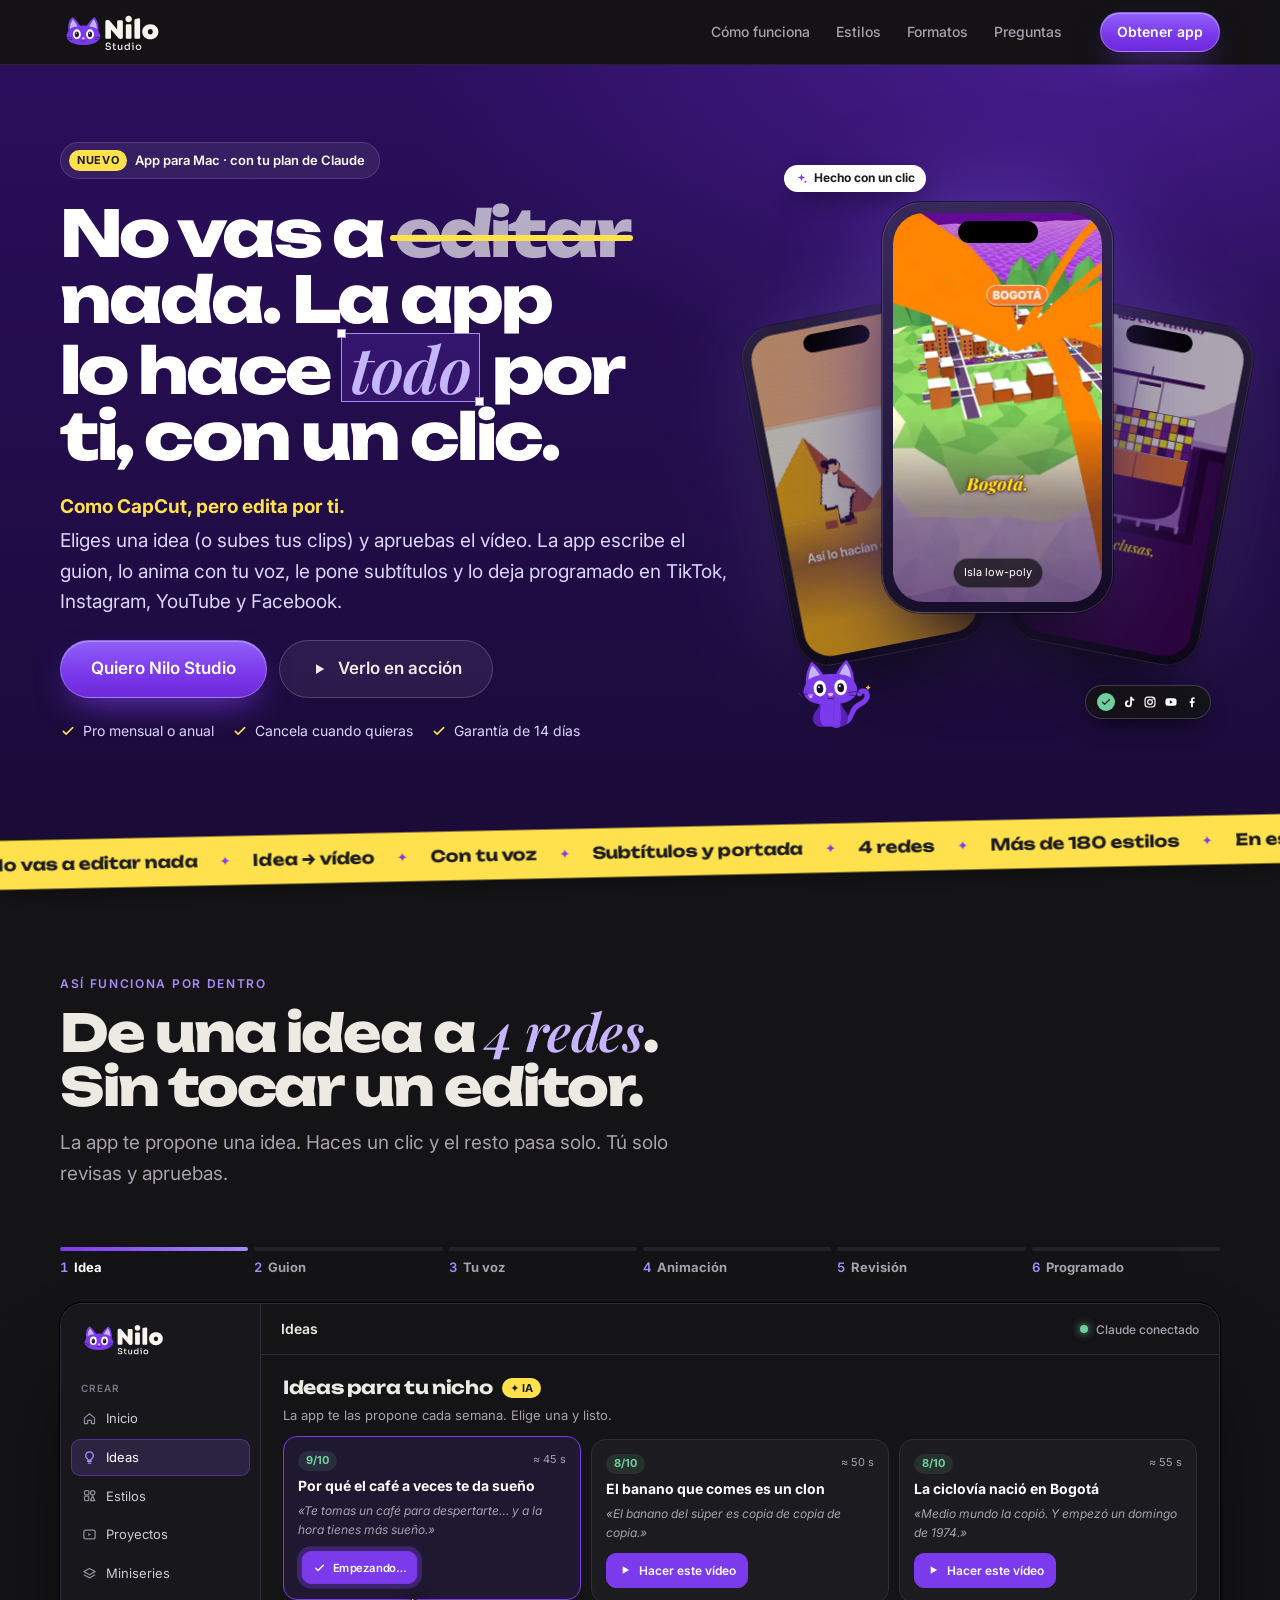
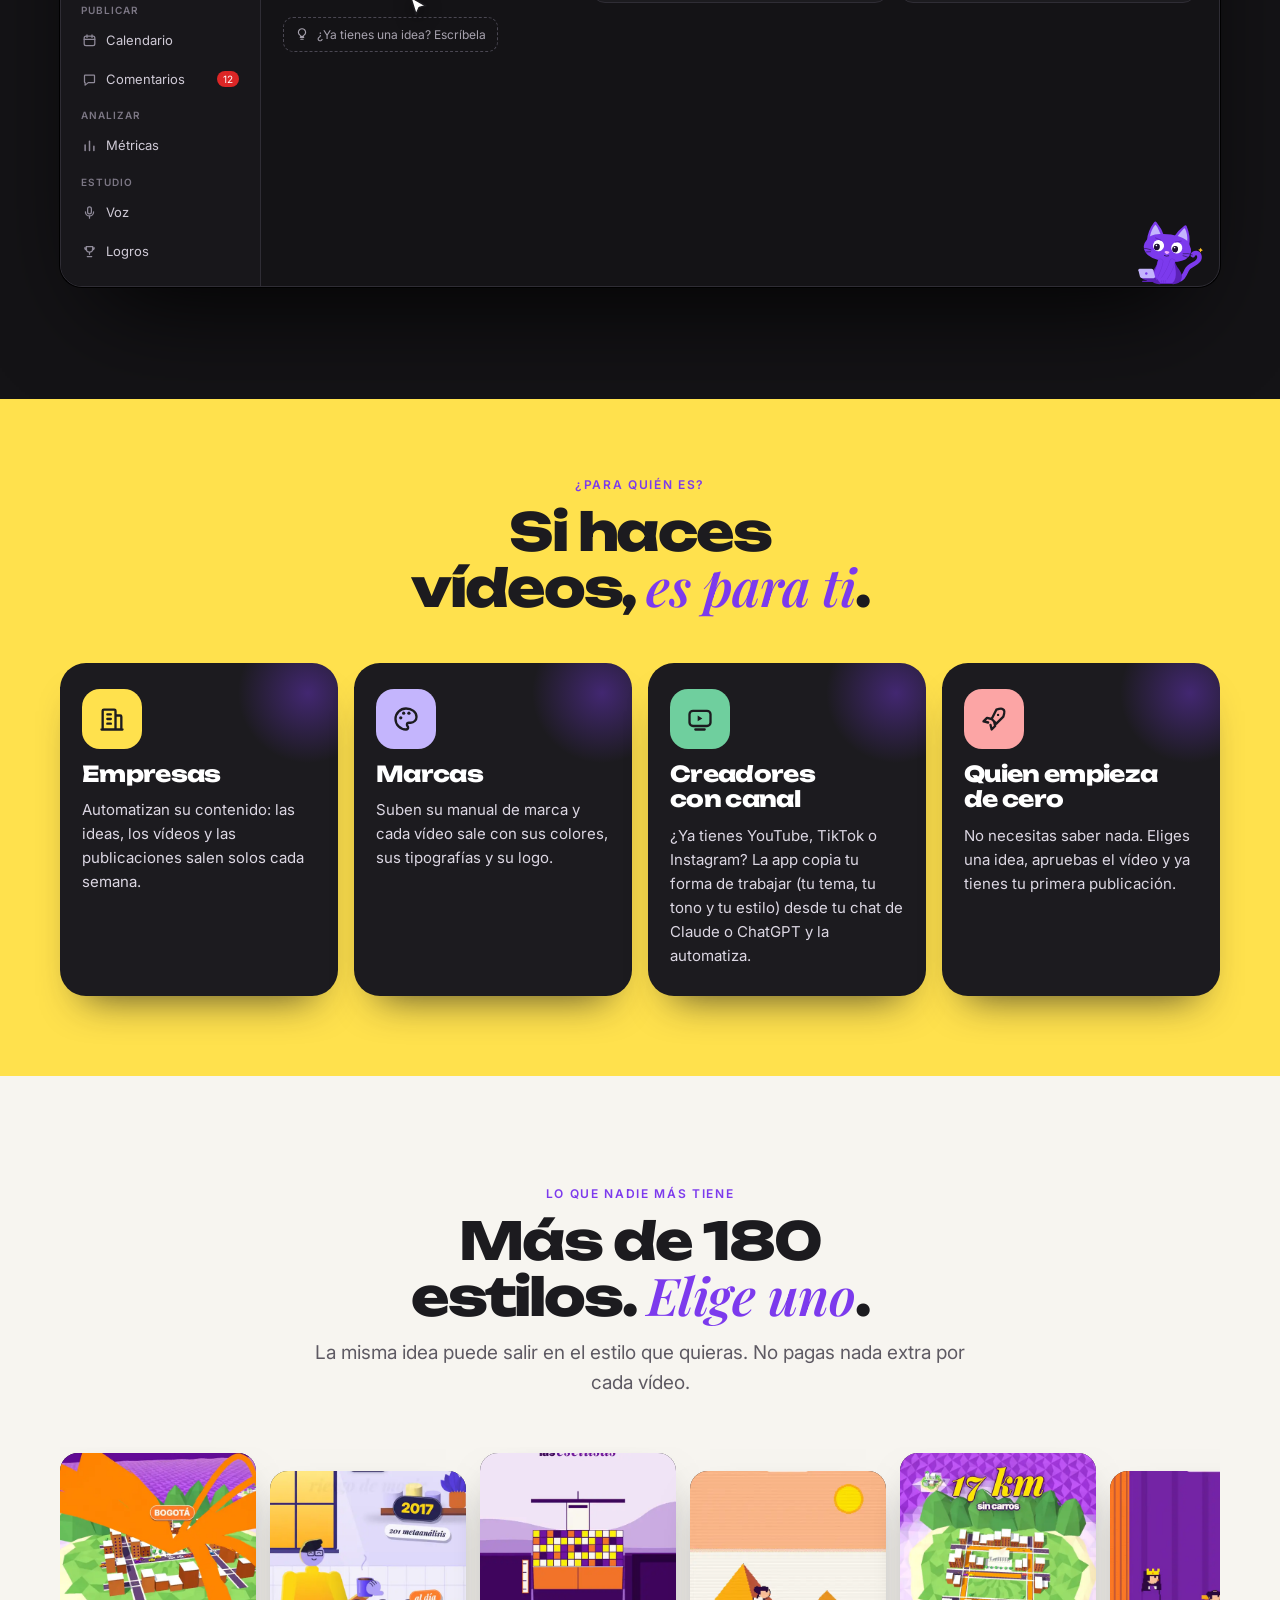
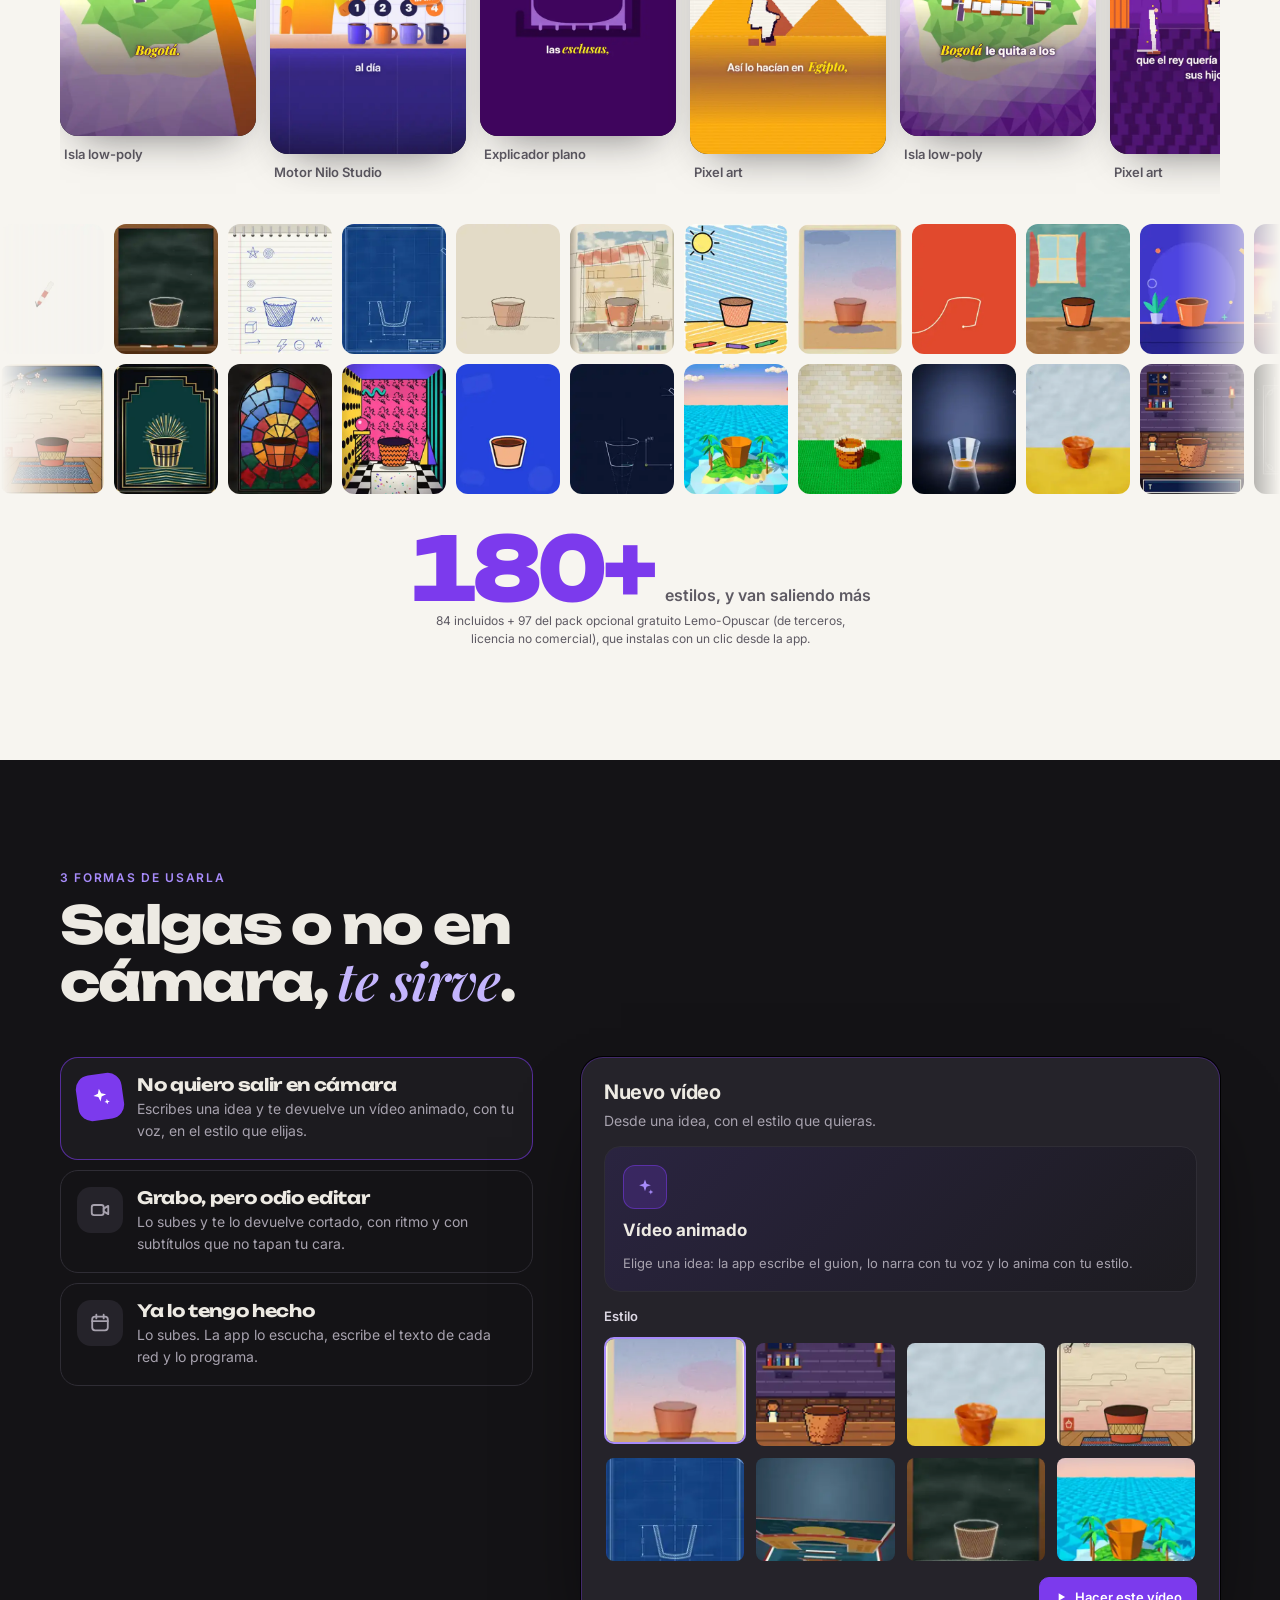
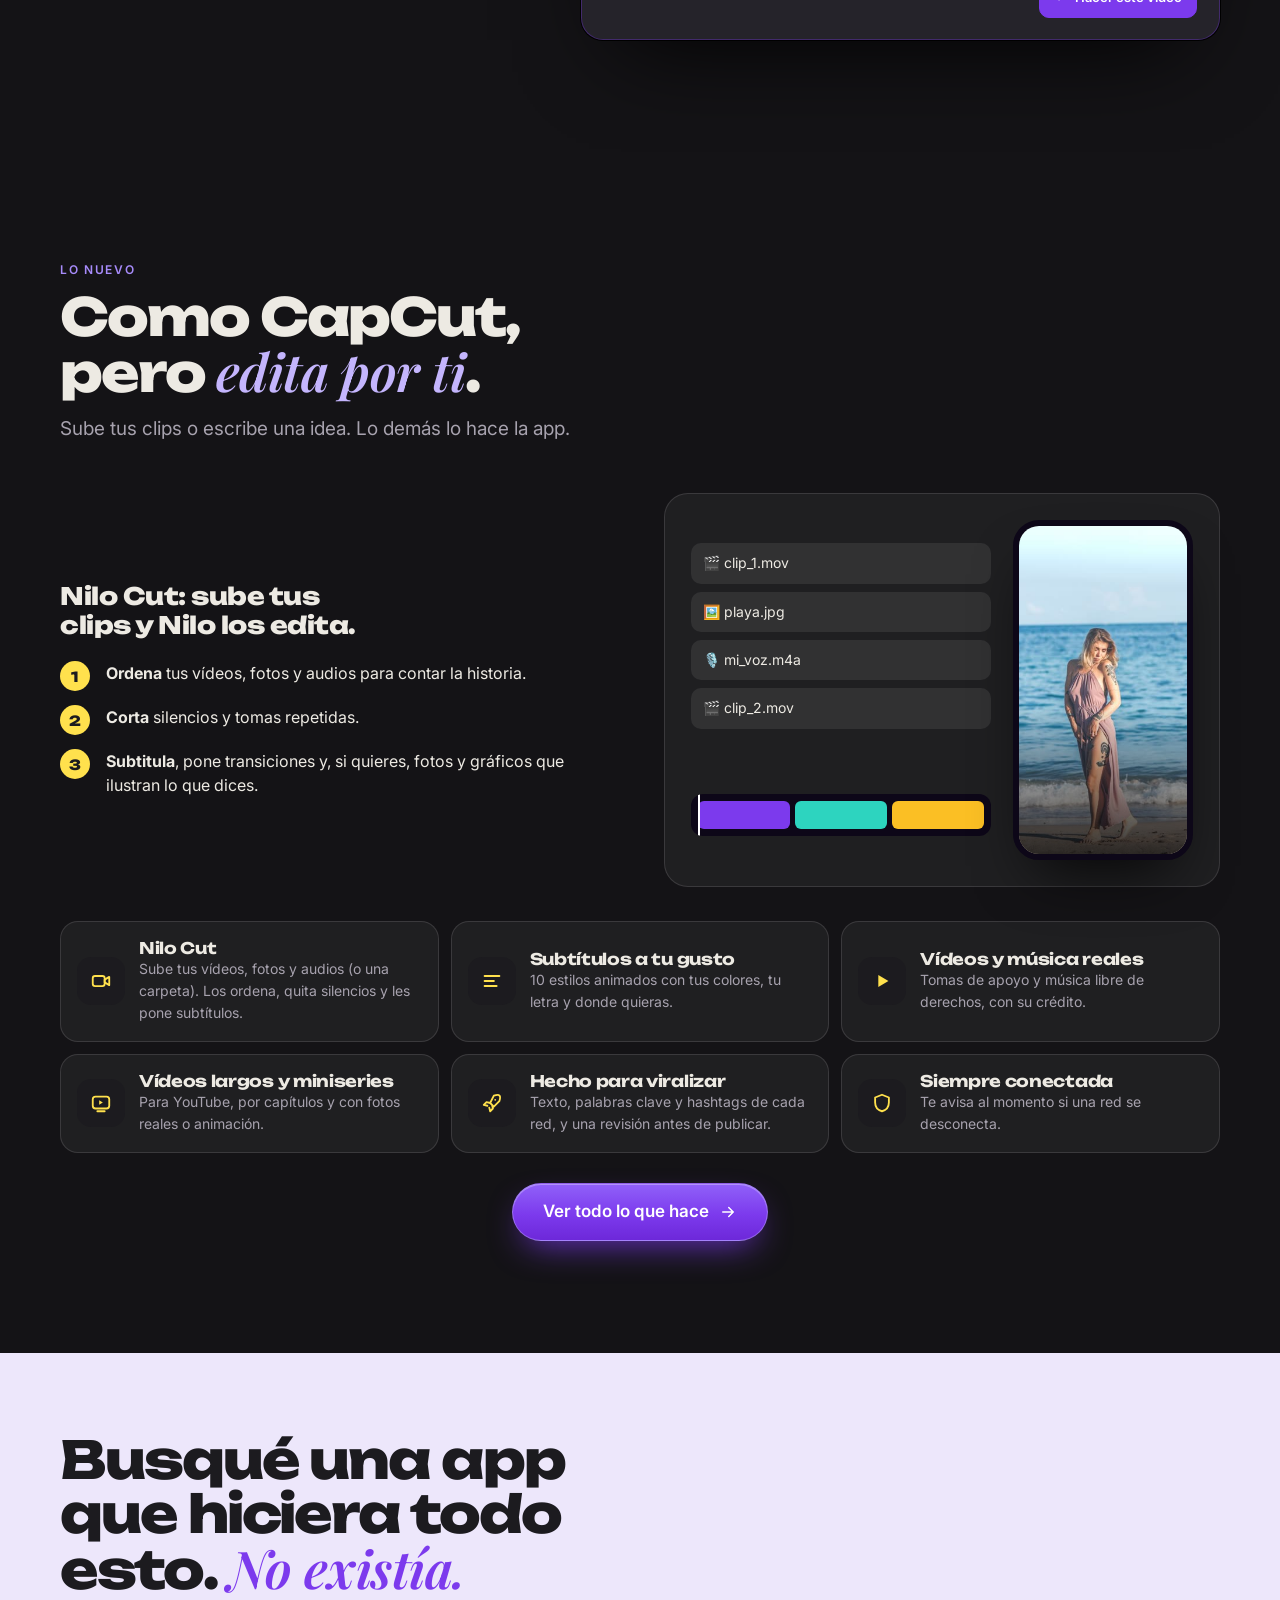
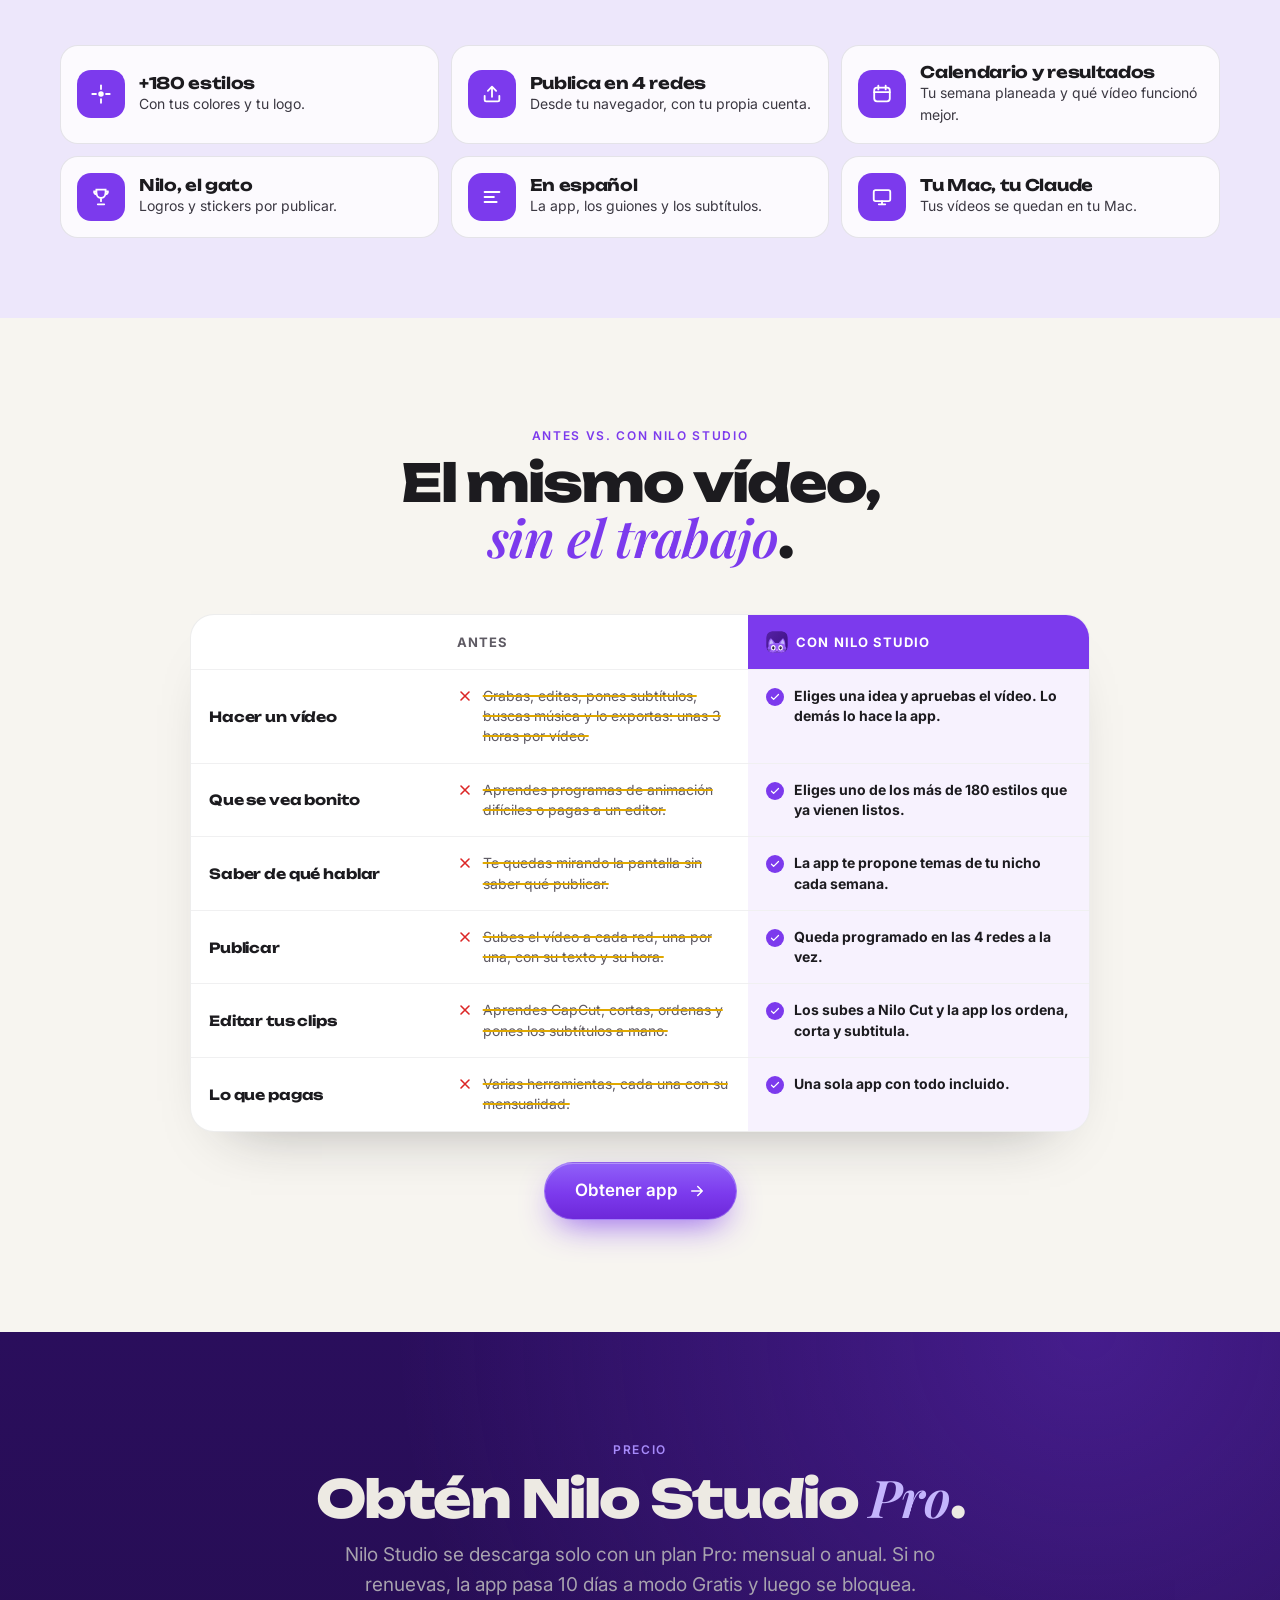
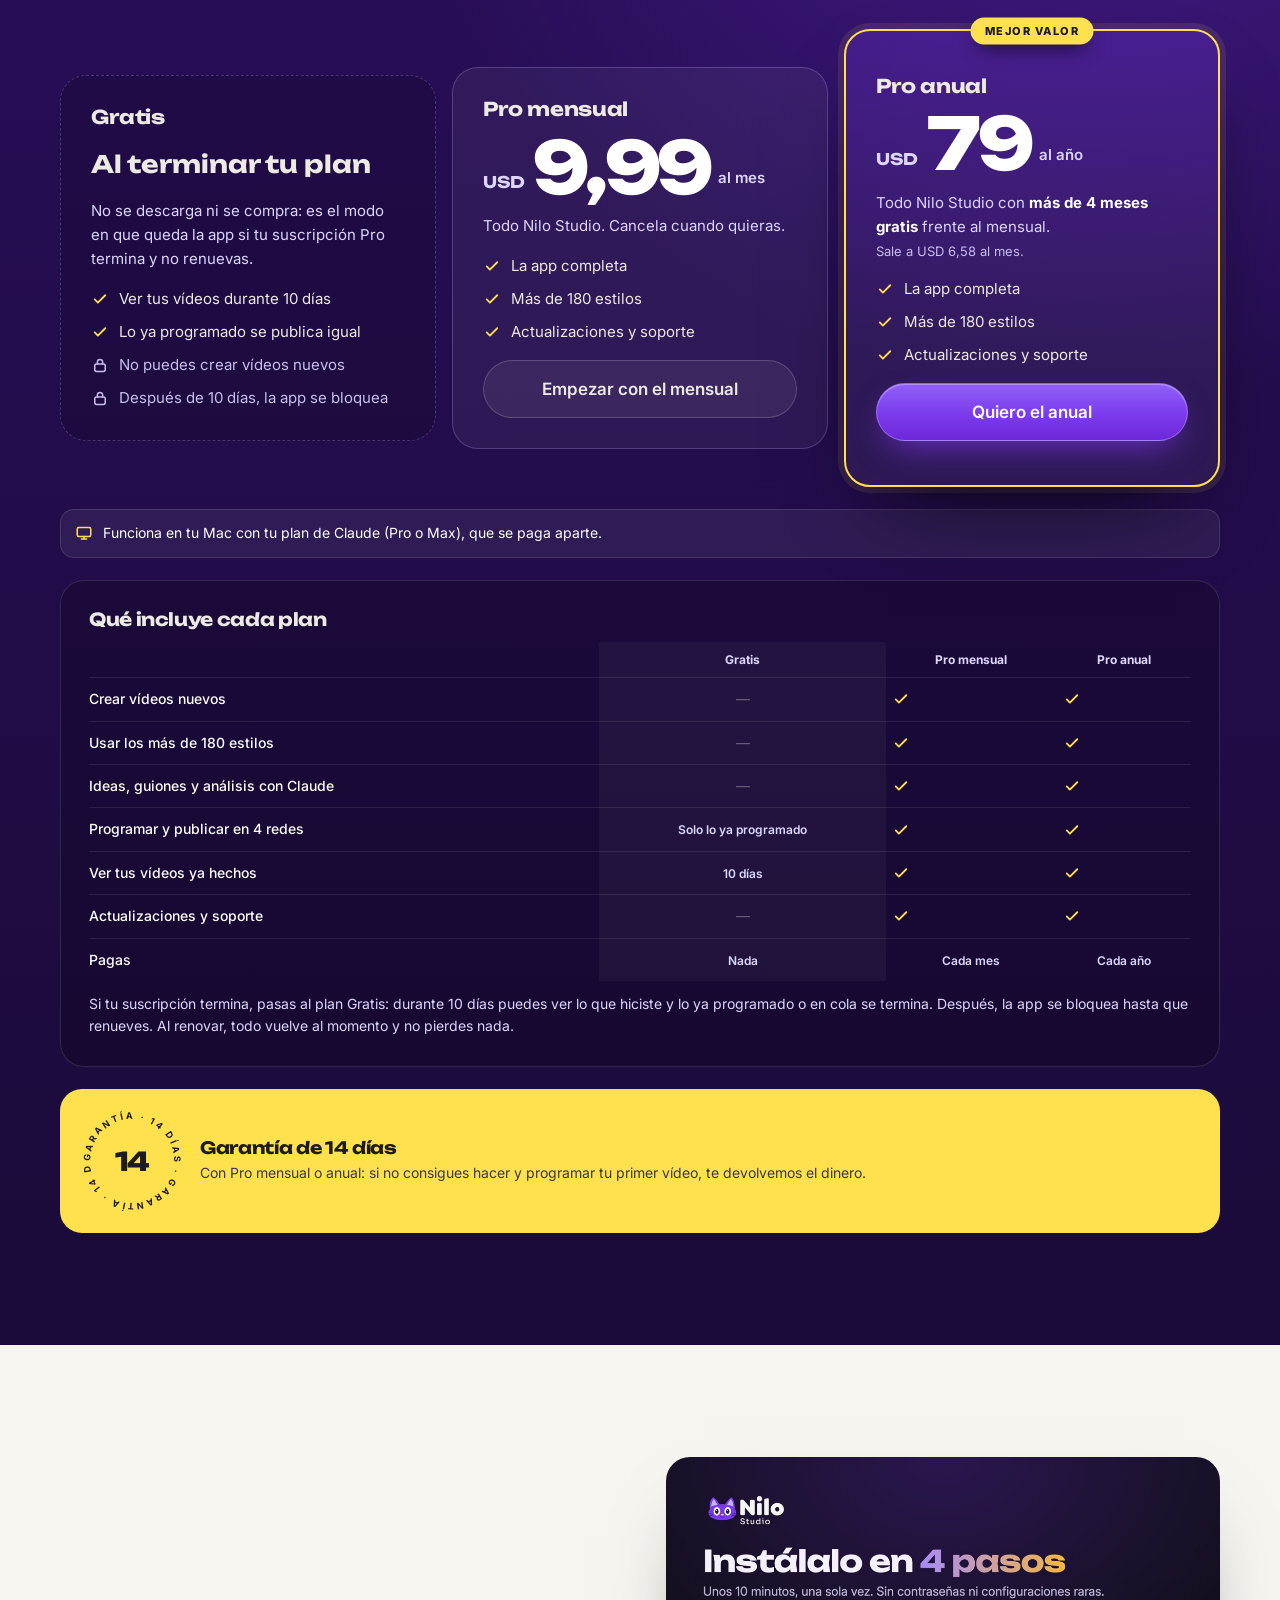
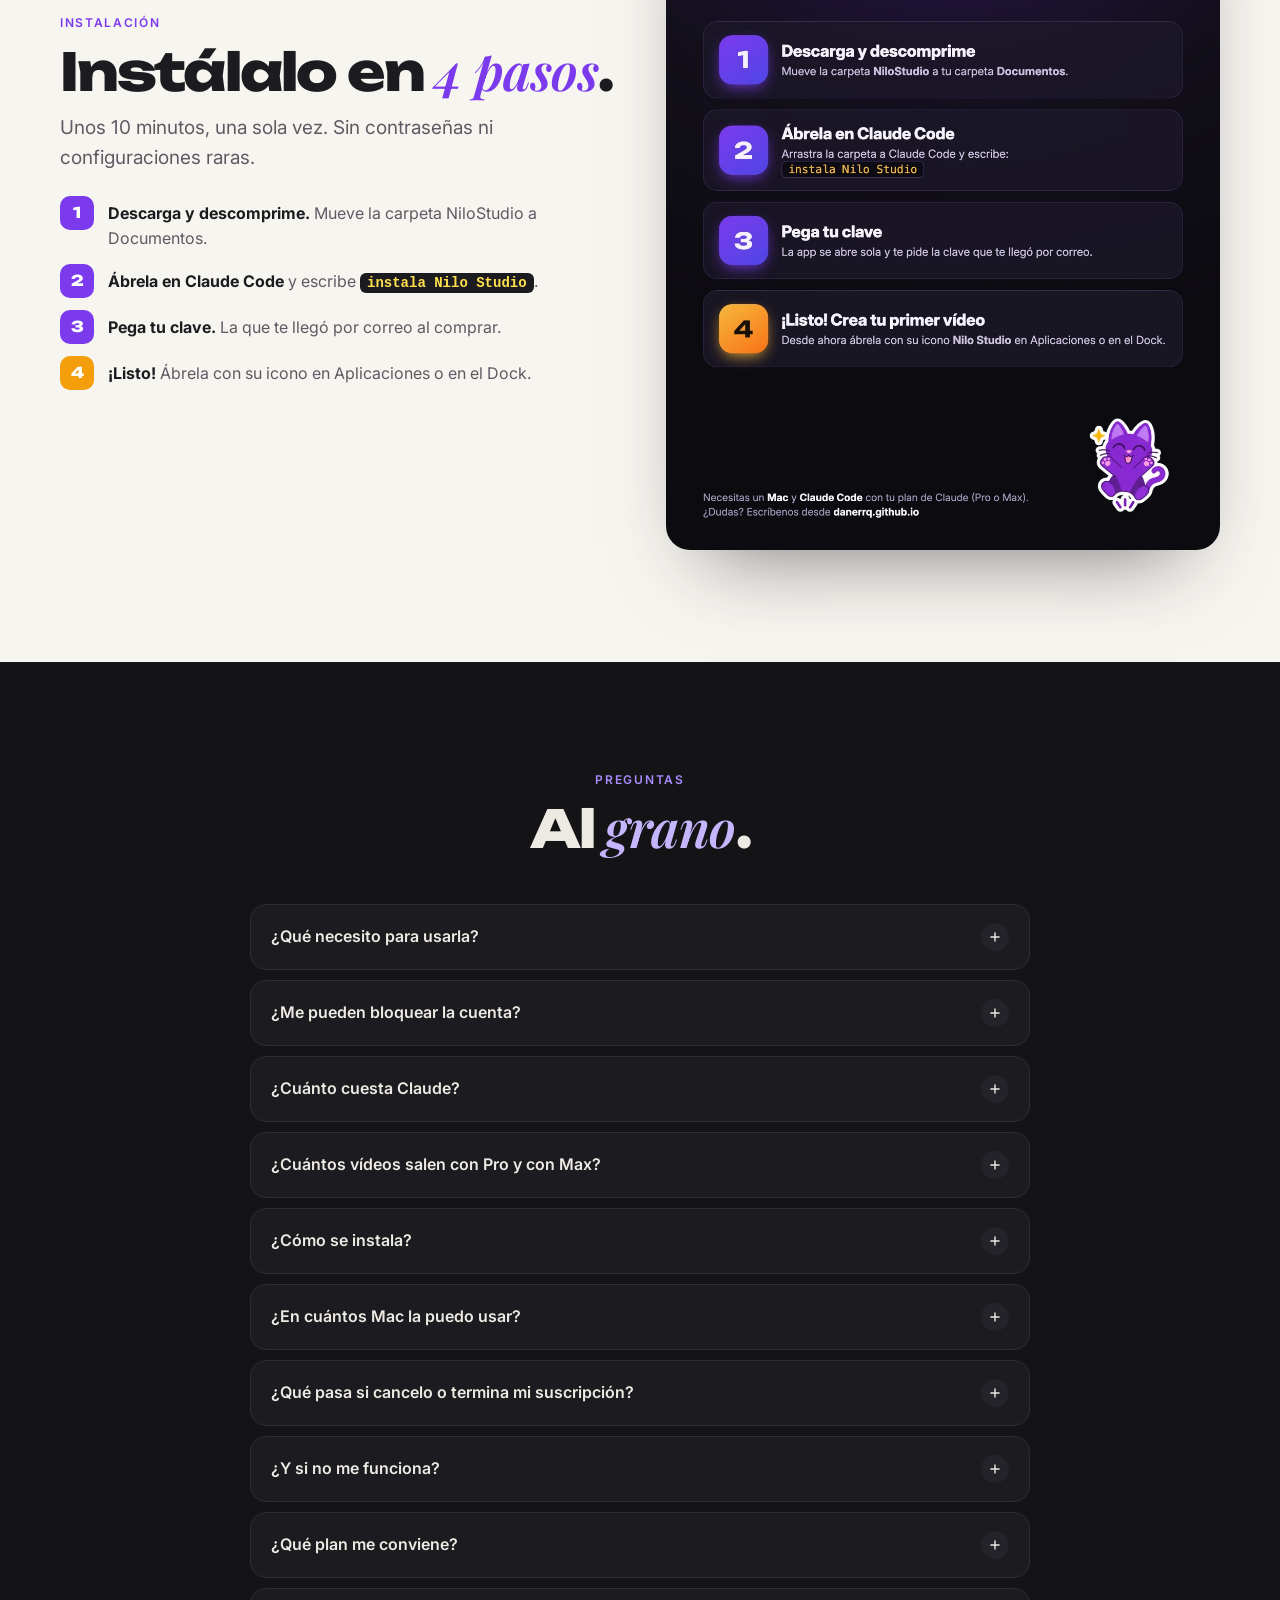
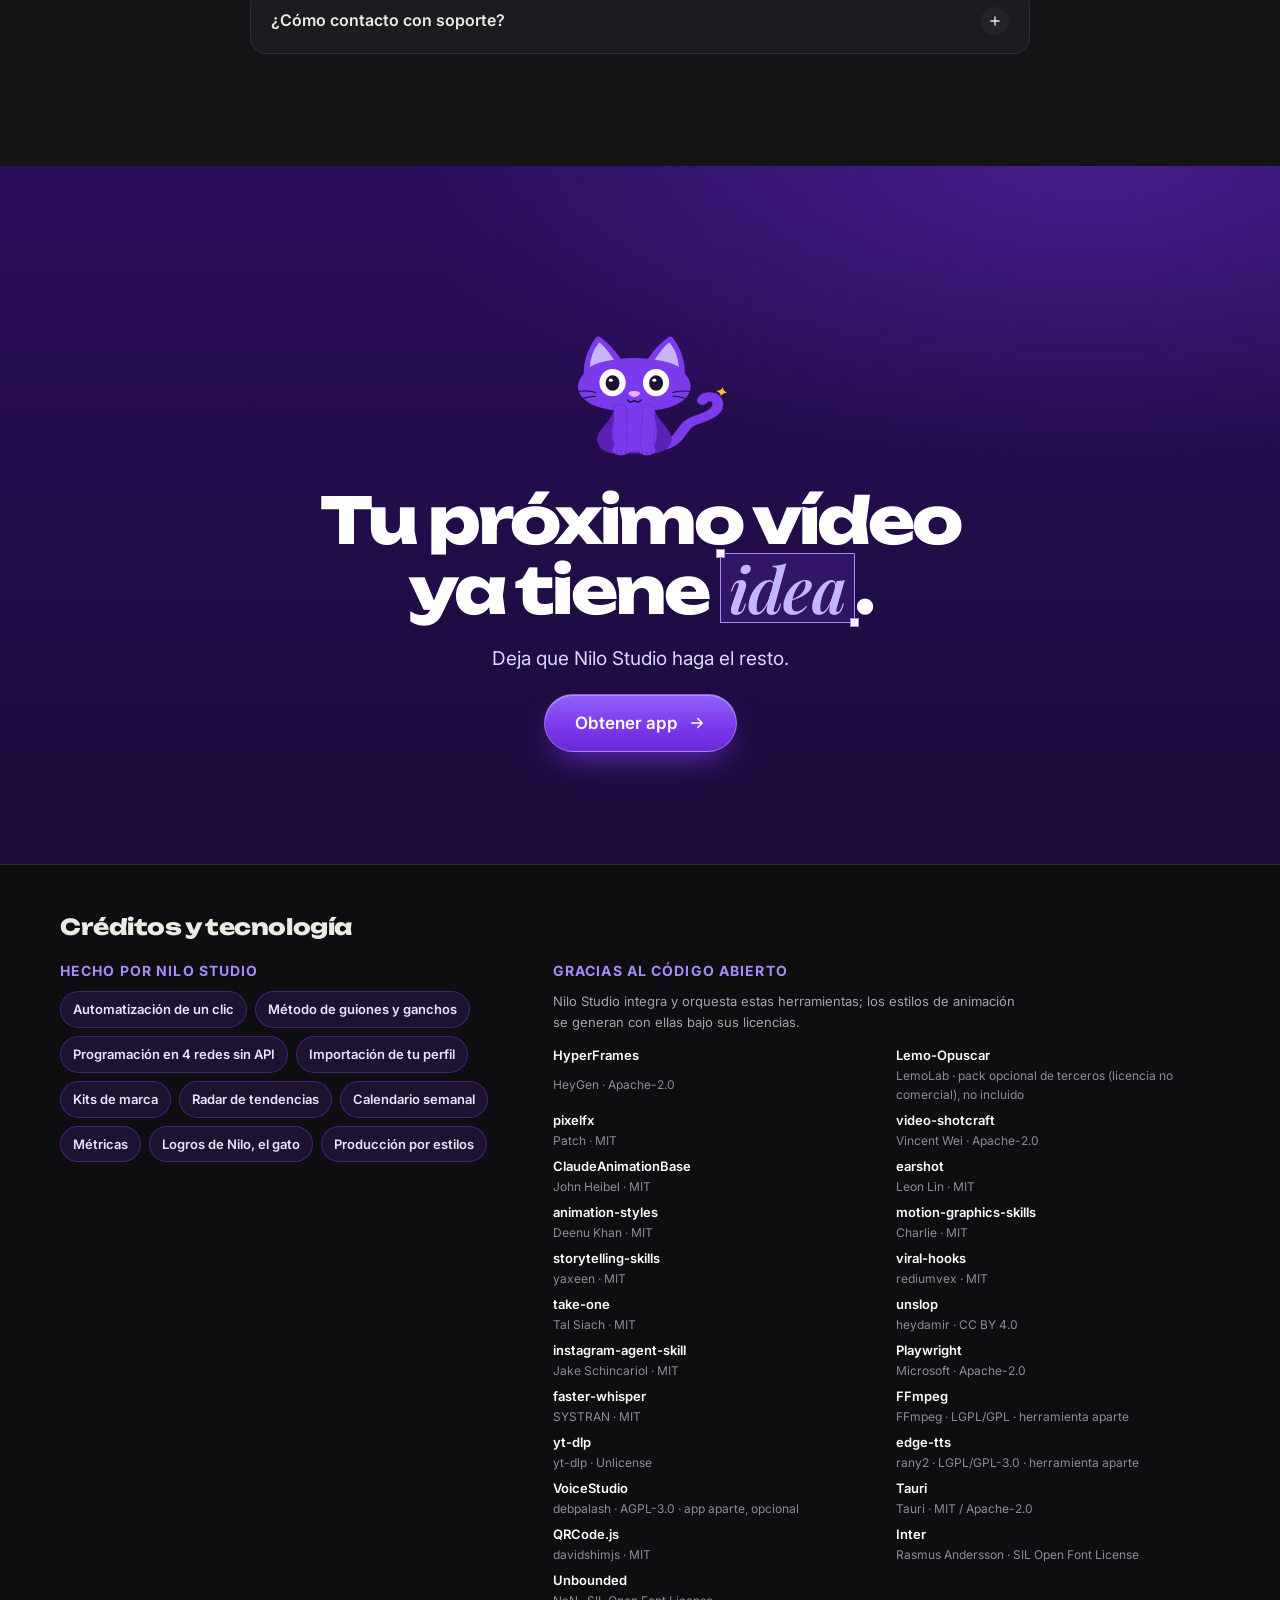
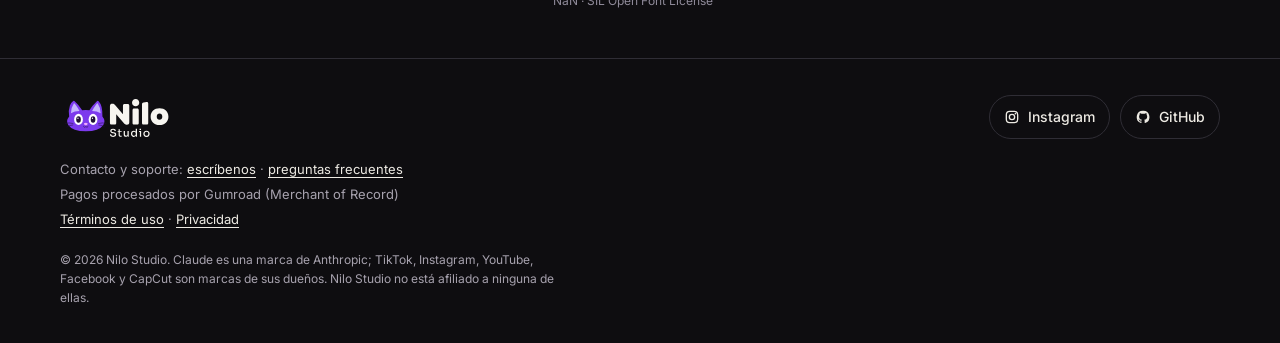
==== commit d6bc152a: "Precios visibles al bajar; página de funciones con demostraciones y teasers; Nilo Cut en la portada " ====
--- a/index.html
+++ b/index.html
@@ -29,7 +29,8 @@
 <link rel="preconnect" href="https://fonts.googleapis.com">
 <link rel="preconnect" href="https://fonts.gstatic.com" crossorigin>
 <link rel="stylesheet" href="https://fonts.googleapis.com/css2?family=Inter:wght@400;500;600;700&family=Playfair+Display:ital,wght@1,600&family=Unbounded:wght@700;800&display=swap">
-<link rel="stylesheet" href="assets/css/web.css?v=20261126a">
+<link rel="stylesheet" href="assets/css/web.css?v=20261126b">
+<link rel="stylesheet" href="assets/css/funciones.css?v=20261126a">
 <script type="application/ld+json">[{"@context": "https://schema.org", "@type": "SoftwareApplication", "name": "Nilo Studio IA", "alternateName": ["Nilo Studio", "NiloStudio"], "sameAs": ["https://github.com/danerrq/nilo-studio"], "operatingSystem": "macOS 12 o superior", "applicationCategory": "MultimediaApplication", "applicationSubCategory": "Editor de vídeo con IA", "inLanguage": "es", "url": "https://danerrq.github.io/", "image": "https://danerrq.github.io/assets/marca/og.jpg", "description": "App para Mac que convierte una idea en vídeos verticales terminados (guion, voz, animación, subtítulos y portada) y los programa en TikTok, Instagram, Facebook y YouTube.", "featureList": ["Guion y ganchos con IA", "Narración con tu voz", "Más de 180 estilos de animación", "Subtítulos y portada automáticos", "Programación y publicación en TikTok, Instagram, Facebook y YouTube", "Métricas de las 4 redes y «Lo que funciona»"], "offers": [{"@type": "Offer", "name": "Pro mensual", "price": "9.99", "priceCurrency": "USD", "url": "https://gumroad.com/l/nilostudio-pro", "availability": "https://schema.org/InStock"}, {"@type": "Offer", "name": "Pro anual", "price": "79", "priceCurrency": "USD", "url": "https://gumroad.com/l/nilostudio-pro", "availability": "https://schema.org/InStock"}]}, {"@context": "https://schema.org", "@type": "FAQPage", "mainEntity": [{"@type": "Question", "name": "¿Qué necesito para usarla?", "acceptedAnswer": {"@type": "Answer", "text": "Funciona en tu Mac con tu plan de Claude Pro o Max, que es el motor que escribe y anima. Por ahora no hay versión para Windows. No funciona con ChatGPT: ChatGPT solo te sirve para los prompts de nicho."}}, {"@type": "Question", "name": "¿Me pueden bloquear la cuenta?", "acceptedAnswer": {"@type": "Answer", "text": "Publica desde tu navegador, con tu sesión y como lo harías tú. Cada red tiene sus normas sobre automatización, así que úsalo con un ritmo normal. Nadie puede garantizar que una red no limite o bloquee una cuenta: el uso de cada red es responsabilidad de quien la usa."}}, {"@type": "Question", "name": "¿Cuánto cuesta Claude?", "acceptedAnswer": {"@type": "Answer", "text": "Se paga aparte, a Anthropic. Pro: USD 20 al mes. Max: USD 100 o 200 al mes, con 5 o 20 veces más uso. Nilo Studio va aparte: ves sus planes al pulsar «Obtener app»."}}, {"@type": "Question", "name": "¿Cuántos vídeos salen con Pro y con Max?", "acceptedAnswer": {"@type": "Answer", "text": "Depende del estilo y de la duración. Con Pro, de 3 a 5 a la semana en los estilos de bajo consumo. Con Max tienes más margen, porque el plan incluye más uso. La app te muestra cuánto gasta cada estilo."}}, {"@type": "Question", "name": "¿En cuántos Mac la puedo usar?", "acceptedAnswer": {"@type": "Answer", "text": "Tu licencia es para ti y la puedes activar en hasta 2 Mac tuyos (por ejemplo, el portátil y el de escritorio). Si cambias de ordenador, la pasas tú mismo desde la app (Configuración › Licencia) o nos escribes."}}, {"@type": "Question", "name": "¿Qué pasa si cancelo o termina mi suscripción?", "acceptedAnswer": {"@type": "Answer", "text": "Pasas al plan Gratis. Durante 10 días puedes ver lo que hiciste, y lo ya programado o en cola se publica igual. No puedes crear vídeos nuevos. Después de esos 10 días la app se bloquea hasta que renueves. Al renovar, todo vuelve al momento y no pierdes nada."}}, {"@type": "Question", "name": "¿Y si no me funciona?", "acceptedAnswer": {"@type": "Answer", "text": "Tienes 14 días de garantía. Si en ese tiempo no consigues hacer y programar tu primer vídeo, escríbenos y te devolvemos el dinero."}}, {"@type": "Question", "name": "¿Qué plan me conviene?", "acceptedAnswer": {"@type": "Answer", "text": "Si quieres probar, el Pro mensual: cancelas cuando quieras. Si vas a publicar todo el año, el Pro anual sale más barato: más de 4 meses gratis. Los dos traen la app completa."}}]}]</script>
 </head>
 <body>
@@ -233,6 +234,15 @@
       <h2 class="h2">Como CapCut, pero <span class="clave">edita por ti</span>.</h2>
       <p class="bajada">Sube tus clips o escribe una idea. Lo demás lo hace la app.</p>
     </div>
+    <div class="fn-dos" style="margin:26px 0 34px">
+      <div><h3 style="font:800 24px/1.2 var(--f-display);letter-spacing:-.02em">Nilo Cut: sube tus clips y Nilo los edita.</h3>
+        <ol class="fn-pasos"><li><span><b>Ordena</b> tus vídeos, fotos y audios para contar la historia.</span></li><li><span><b>Corta</b> silencios y tomas repetidas.</span></li><li><span><b>Subtitula</b>, pone transiciones y, si quieres, fotos y gráficos que ilustran lo que dices.</span></li></ol></div>
+      <div class="fn-demo cut" aria-hidden="true">
+        <div class="cut-archivos"><span>🎬 clip_1.mov</span><span>🖼️ playa.jpg</span><span>🎙️ mi_voz.m4a</span><span>🎬 clip_2.mov</span></div>
+        <div class="cut-linea"><i></i><i></i><i></i><b class="cab"></b></div>
+        <div class="fn-tel"><img src="assets/funciones/sub-05.jpg" alt="" loading="lazy"><span class="fn-sub"><b>MI</b> <b class="k">VIAJE</b> <b>EN</b> <b>30</b> <b>SEGUNDOS</b></span></div>
+      </div>
+    </div>
     <div class="unicos nuevos">
       <article class="unico entra"><span class="ico"><svg aria-hidden="true"><use href="#i-camara"/></svg></span><span><h3>Nilo Cut</h3><p>Sube tus vídeos, fotos y audios (o una carpeta). Los ordena, quita silencios y les pone subtítulos.</p></span></article>
       <article class="unico entra" style="--retraso:60ms"><span class="ico"><svg aria-hidden="true"><use href="#i-texto"/></svg></span><span><h3>Subtítulos a tu gusto</h3><p>10 estilos animados con tus colores, tu letra y donde quieras.</p></span></article>
@@ -241,7 +251,7 @@
       <article class="unico entra" style="--retraso:240ms"><span class="ico"><svg aria-hidden="true"><use href="#i-cohete"/></svg></span><span><h3>Hecho para viralizar</h3><p>Texto, palabras clave y hashtags de cada red, y una revisión antes de publicar.</p></span></article>
       <article class="unico entra" style="--retraso:300ms"><span class="ico"><svg aria-hidden="true"><use href="#i-escudo"/></svg></span><span><h3>Siempre conectada</h3><p>Te avisa al momento si una red se desconecta.</p></span></article>
     </div>
-    <div class="sigues"><a class="btn grande" href="funciones.html">Ver todo lo que hace <svg class="flecha" aria-hidden="true"><use href="#i-flecha"/></svg></a></div>
+    <div class="sigues"><a class="btn comprar grande" href="funciones.html">Ver todo lo que hace <svg class="flecha" aria-hidden="true"><use href="#i-flecha"/></svg></a></div>
   </div>
 </section>
 
@@ -293,7 +303,6 @@
       <p class="bajada">Nilo Studio se descarga solo con un plan Pro: mensual o anual. Si no renuevas, la app pasa 10 días a modo Gratis y luego se bloquea.</p>
     </div>
     <!-- Precios y enlaces: constantes PLAN_* en assets/js/web.js. Los planes se muestran al pulsar «Obtener app» (clase ver-precio). -->
-    <div class="sin-precio"><a class="btn comprar grande" href="#precio" data-ver-precio>Ver planes <svg class="flecha" aria-hidden="true"><use href="#i-flecha"/></svg></a></div>
     <div class="planes">
       <article class="plan gratis entra">
         <h3>Gratis</h3>
@@ -469,6 +478,6 @@
 
 <script src="assets/js/nilo-cat.js" defer></script>
 <script src="assets/js/animaciones.catalogo.js" defer></script>
-<script src="assets/js/web.js?v=20261126a" defer></script>
+<script src="assets/js/web.js?v=20261126b" defer></script>
 </body>
 </html>
--- a/assets/css/web.css
+++ b/assets/css/web.css
@@ -623,10 +623,6 @@
 @media (max-width: 899px) { .plan.gratis { order: 2; } }
 
 /* precio oculto hasta pulsar «Obtener app» */
-body:not(.ver-precio) #precio .planes, body:not(.ver-precio) #precio .funciona { display: none; }
-#precio .sin-precio { display: flex; justify-content: center; }
-body.ver-precio #precio .sin-precio { display: none; }
-body.ver-precio #precio .planes { animation: planesEntran .5s var(--ease) both; }
 @keyframes planesEntran { from { opacity: 0; transform: translateY(14px); } }
 .compra-fija .txt b { font-size: 18px; }
 
--- a/assets/css/funciones.css
+++ b/assets/css/funciones.css
@@ -0,0 +1,74 @@
+/* Página «Todo lo que hace»: mismas bandas y tipografías de la portada, con demostraciones animadas (solo CSS) */
+.fn .centro { text-align: center; }
+.fn-hero { padding-top: 120px; }
+.fn-hero .bajada { max-width: 60ch; margin: 14px auto 0; }
+.fn-chips { display: flex; flex-wrap: wrap; gap: 10px; justify-content: center; margin-top: 26px; }
+.fn-chips a { padding: 10px 16px; border-radius: 999px; background: #ffffff14; border: 1px solid #ffffff2a; backdrop-filter: blur(8px); color: #fff; font-weight: 600; font-size: 15px; text-decoration: none; transition: background .2s; }
+.fn-chips a:hover { background: #ffffff26; }
+.fn-dos { display: grid; grid-template-columns: minmax(0, 1fr) minmax(0, 1fr); gap: 48px; align-items: center; }
+.fn-pasos { margin: 22px 0 0; padding: 0; list-style: none; counter-reset: p; display: grid; gap: 14px; }
+.fn-pasos li { counter-increment: p; display: grid; grid-template-columns: 34px 1fr; gap: 12px; align-items: start; font-size: 16px; line-height: 1.5; }
+.fn-pasos li::before { content: counter(p); width: 30px; height: 30px; border-radius: 50%; display: grid; place-items: center; font: 800 14px var(--f-display); background: var(--amarillo); color: var(--tinta); }
+.fn-demo, .fn-check, .fn-redes { position: relative; border-radius: 24px; padding: 26px; background: #ffffff0d; border: 1px solid #ffffff1f; min-height: 380px; }
+.marfil .fn-check { background: #fff; border-color: #0000001a; box-shadow: 0 30px 60px -30px #0004; }
+/* teléfono */
+.fn-tel { position: relative; width: 180px; aspect-ratio: 9 / 17; border-radius: 26px; border: 6px solid #0d0718; overflow: hidden; background: #111; box-shadow: 0 30px 60px -24px #000d; }
+.fn-tel > img { position: absolute; inset: 0; width: 100%; height: 100%; object-fit: cover; }
+.fn-tel::after { content: ''; position: absolute; inset: 55% 0 0; background: linear-gradient(transparent, #000c); }
+.fn-sub { position: absolute; left: 6%; right: 6%; bottom: 10%; z-index: 3; text-align: center; font: 900 15px/1.2 Inter, system-ui; color: #fff; text-shadow: 0 2px 6px #000; }
+.fn-sub b { display: inline-block; opacity: 0; animation: fnPal 5s infinite; } .fn-sub b.k { color: #FFE14D; }
+.fn-sub b:nth-child(1) { animation-delay: 2.2s; } .fn-sub b:nth-child(2) { animation-delay: 2.45s; } .fn-sub b:nth-child(3) { animation-delay: 2.7s; } .fn-sub b:nth-child(4) { animation-delay: 2.95s; } .fn-sub b:nth-child(5) { animation-delay: 3.2s; }
+@keyframes fnPal { 0% { opacity: 0; transform: translateY(4px); } 4%, 40% { opacity: 1; transform: none; } 50%, 100% { opacity: 0; } }
+/* Nilo Cut */
+.fn-demo.cut { display: grid; grid-template-columns: 1fr auto; grid-template-rows: auto auto; gap: 18px 22px; align-items: center; }
+.cut-archivos { display: grid; gap: 8px; } .cut-archivos span { padding: 9px 12px; border-radius: 10px; background: #ffffff14; font-size: 14px; animation: fnVuela 5s infinite; }
+.cut-archivos span:nth-child(2) { animation-delay: .15s; } .cut-archivos span:nth-child(3) { animation-delay: .3s; } .cut-archivos span:nth-child(4) { animation-delay: .45s; }
+@keyframes fnVuela { 0%, 10% { opacity: 1; transform: none; } 30%, 100% { opacity: .3; transform: translateX(30px) scale(.95); } }
+.cut-linea { grid-column: 1; position: relative; display: flex; gap: 5px; height: 42px; padding: 7px; border-radius: 12px; background: #0d0718; overflow: hidden; }
+.cut-linea i { flex: 1; border-radius: 6px; background: #7C3AED; transform-origin: left; animation: fnCrece 5s infinite; } .cut-linea i:nth-child(2) { background: #2DD4BF; animation-delay: .3s; } .cut-linea i:nth-child(3) { background: #FBBF24; animation-delay: .6s; }
+.cut-linea .cab { position: absolute; top: 0; bottom: 0; width: 2px; background: #fff; animation: fnCab 5s linear infinite; }
+@keyframes fnCrece { 0%, 8% { transform: scaleX(0); } 25%, 100% { transform: scaleX(1); } }
+@keyframes fnCab { 0%, 35% { left: 6px; } 95%, 100% { left: calc(100% - 8px); } }
+.fn-demo.cut .fn-tel { grid-column: 2; grid-row: 1 / span 2; }
+/* subtítulos */
+.fn-subs { display: grid; grid-template-columns: repeat(4, minmax(0, 1fr)); gap: 18px; margin-top: 34px; }
+.fn-subs figure { margin: 0; position: relative; aspect-ratio: 9 / 15; border-radius: 22px; overflow: hidden; box-shadow: 0 24px 50px -24px #0006; }
+.fn-subs img { width: 100%; height: 100%; object-fit: cover; } .fn-subs figure::after { content: ''; position: absolute; inset: 50% 0 0; background: linear-gradient(transparent, #000c); }
+.fn-subs figcaption { position: absolute; left: 6%; right: 6%; bottom: 16%; z-index: 2; text-align: center; color: #fff; font: 900 17px/1.25 Inter, system-ui; text-shadow: 0 2px 6px #000; }
+.fn-subs figcaption b { display: inline-block; opacity: 0; animation: fnPal 4.2s infinite; } .fn-subs figcaption b:nth-child(2) { animation-delay: .25s; } .fn-subs figcaption b:nth-child(3) { animation-delay: .5s; } .fn-subs figcaption b:nth-child(4) { animation-delay: .75s; } .fn-subs figcaption b:nth-child(5) { animation-delay: 1s; } .fn-subs figcaption b:nth-child(6) { animation-delay: 1.25s; }
+.fn-subs figure > span { position: absolute; left: 10px; top: 10px; z-index: 2; padding: 5px 10px; border-radius: 999px; background: #000a; color: #fff; font-size: 12px; font-weight: 700; backdrop-filter: blur(6px); }
+.s-clave figcaption { text-transform: uppercase; } .s-clave b.k { color: #FFE14D; }
+.s-amarillo b { animation-name: fnPal, fnAct !important; } @keyframes fnAct { 0%, 8% { color: #FCD116; } 14%, 100% { color: #fff; } }
+.s-marcador b.k { background: #FF6B4A; border-radius: 6px; padding: 0 .25em; text-shadow: none; }
+.s-serif b.k { font: italic 700 1.2em/1 'Playfair Display', Georgia, serif; }
+/* apoyo visual */
+.fn-apoyo { display: flex; gap: 28px; justify-content: center; margin-top: 34px; flex-wrap: wrap; }
+.fn-apoyo .ap { display: grid; justify-items: center; gap: 12px; color: #fff; font-size: 16px; }
+.fn-apoyo .fn-tel > img { object-position: 50% 25%; }
+.fn-apoyo .ov { position: absolute; z-index: 2; opacity: 0; }
+.ap.foto .ov { right: 8%; top: 8%; width: 52%; aspect-ratio: 4 / 3; border: 3px solid #fff; border-radius: 10px; overflow: hidden; animation: fnSale 4s infinite; } .ap.foto .ov img { width: 100%; height: 100%; object-fit: cover; }
+.fn-apoyo .ov em { position: absolute; left: 6px; bottom: 5px; font: 800 11px Inter; font-style: normal; color: #fff; background: #000a; padding: 2px 6px; border-radius: 5px; }
+.ap.graf .ov { left: 8%; top: 8%; width: 50%; aspect-ratio: 1; padding: 10px; border-radius: 12px; background: #0f0a1fe0; display: flex; align-items: flex-end; gap: 5px; animation: fnSale 4s infinite; }
+.ap.graf .ov strong { position: absolute; top: 8px; left: 10px; font: 900 20px Inter; color: #FFE14D; } .ap.graf .ov i { flex: 1; height: 40%; background: #2DD4BF; border-radius: 3px; transform-origin: bottom; animation: fnBarra 4s infinite; } .ap.graf .ov i:nth-of-type(2) { height: 65%; background: #A78BFA; } .ap.graf .ov i:nth-of-type(3) { height: 90%; background: #FFE14D; }
+.ap.pleno .ov { inset: 0; animation: fnPleno 4.5s infinite; } .ap.pleno .ov img { width: 100%; height: 100%; object-fit: cover; } .ap.pleno .ov em { left: 50%; top: 9%; bottom: auto; translate: -50% 0; white-space: nowrap; }
+@keyframes fnSale { 0%, 10% { opacity: 0; transform: translateY(10px) scale(.9); } 18%, 50% { opacity: 1; transform: none; } 60%, 100% { opacity: 0; } }
+@keyframes fnBarra { 0%, 14% { transform: scaleY(0); } 30%, 100% { transform: scaleY(1); } }
+@keyframes fnPleno { 0%, 22% { opacity: 0; clip-path: circle(0% at 50% 50%); } 32%, 72% { opacity: 1; clip-path: circle(80% at 50% 50%); } 82%, 100% { opacity: 0; clip-path: circle(80% at 50% 50%); } }
+/* vídeos */
+.fn-videos { display: grid; grid-template-columns: 1fr 1fr 0.42fr 0.42fr; gap: 18px; align-items: end; margin-top: 30px; }
+.fn-videos figure { margin: 0; } .fn-videos video { width: 100%; display: block; border-radius: 16px; background: #000; cursor: pointer; box-shadow: 0 24px 50px -24px #000d; }
+.fn-videos .ancho video { aspect-ratio: 16 / 9; } .fn-videos .alto video { aspect-ratio: 9 / 16; }
+.fn-videos figcaption { font-size: 13px; color: var(--tenue); margin-top: 8px; }
+/* revisión antes de publicar */
+.fn-check { display: grid; gap: 10px; align-content: start; color: var(--tinta); }
+.fn-check .t { font: 800 20px var(--f-display); margin-bottom: 6px; }
+.fn-check span { padding: 12px 14px; border-radius: 12px; background: #f3f0ff; font-weight: 600; animation: fnCheck 6s infinite; animation-delay: calc(var(--i) * .35s); }
+.fn-check em { margin-top: 8px; font-style: normal; font-weight: 800; color: #16a34a; animation: fnCheck 6s infinite 2.2s; }
+@keyframes fnCheck { 0%, 5% { opacity: 0; transform: translateX(-10px); } 12%, 85% { opacity: 1; transform: none; } 95%, 100% { opacity: 0; } }
+/* redes */
+.fn-redes { display: grid; gap: 12px; align-content: center; }
+.fn-redes span { display: flex; justify-content: space-between; padding: 14px 16px; border-radius: 14px; background: #ffffff12; font-weight: 700; color: #fff; } .fn-redes i { font-style: normal; color: #4ADE80; font-weight: 600; }
+.fn-redes .fn-alerta { margin-top: 6px; padding: 12px 14px; border-radius: 12px; background: #FFE14D; color: var(--tinta); font-weight: 700; animation: fnSale 5s infinite 1s; }
+@media (prefers-reduced-motion: reduce) { .fn * { animation: none !important; } .fn-sub b, .fn-subs figcaption b, .fn-check span, .fn-check em, .fn-apoyo .ov { opacity: 1 !important; } .ap.pleno .ov { opacity: 0 !important; } }
+@media (max-width: 900px) { .fn-dos { grid-template-columns: 1fr; } .fn-subs { grid-template-columns: 1fr 1fr; } .fn-videos { grid-template-columns: 1fr 1fr; } .fn-videos .ancho { grid-column: span 2; } }
+@media (max-width: 640px) { .fn-tel { width: 150px; } .fn-demo.cut { grid-template-columns: 1fr; } .fn-demo.cut .fn-tel { grid-column: 1; grid-row: auto; justify-self: center; } .fn-hero { padding-top: 96px; } }
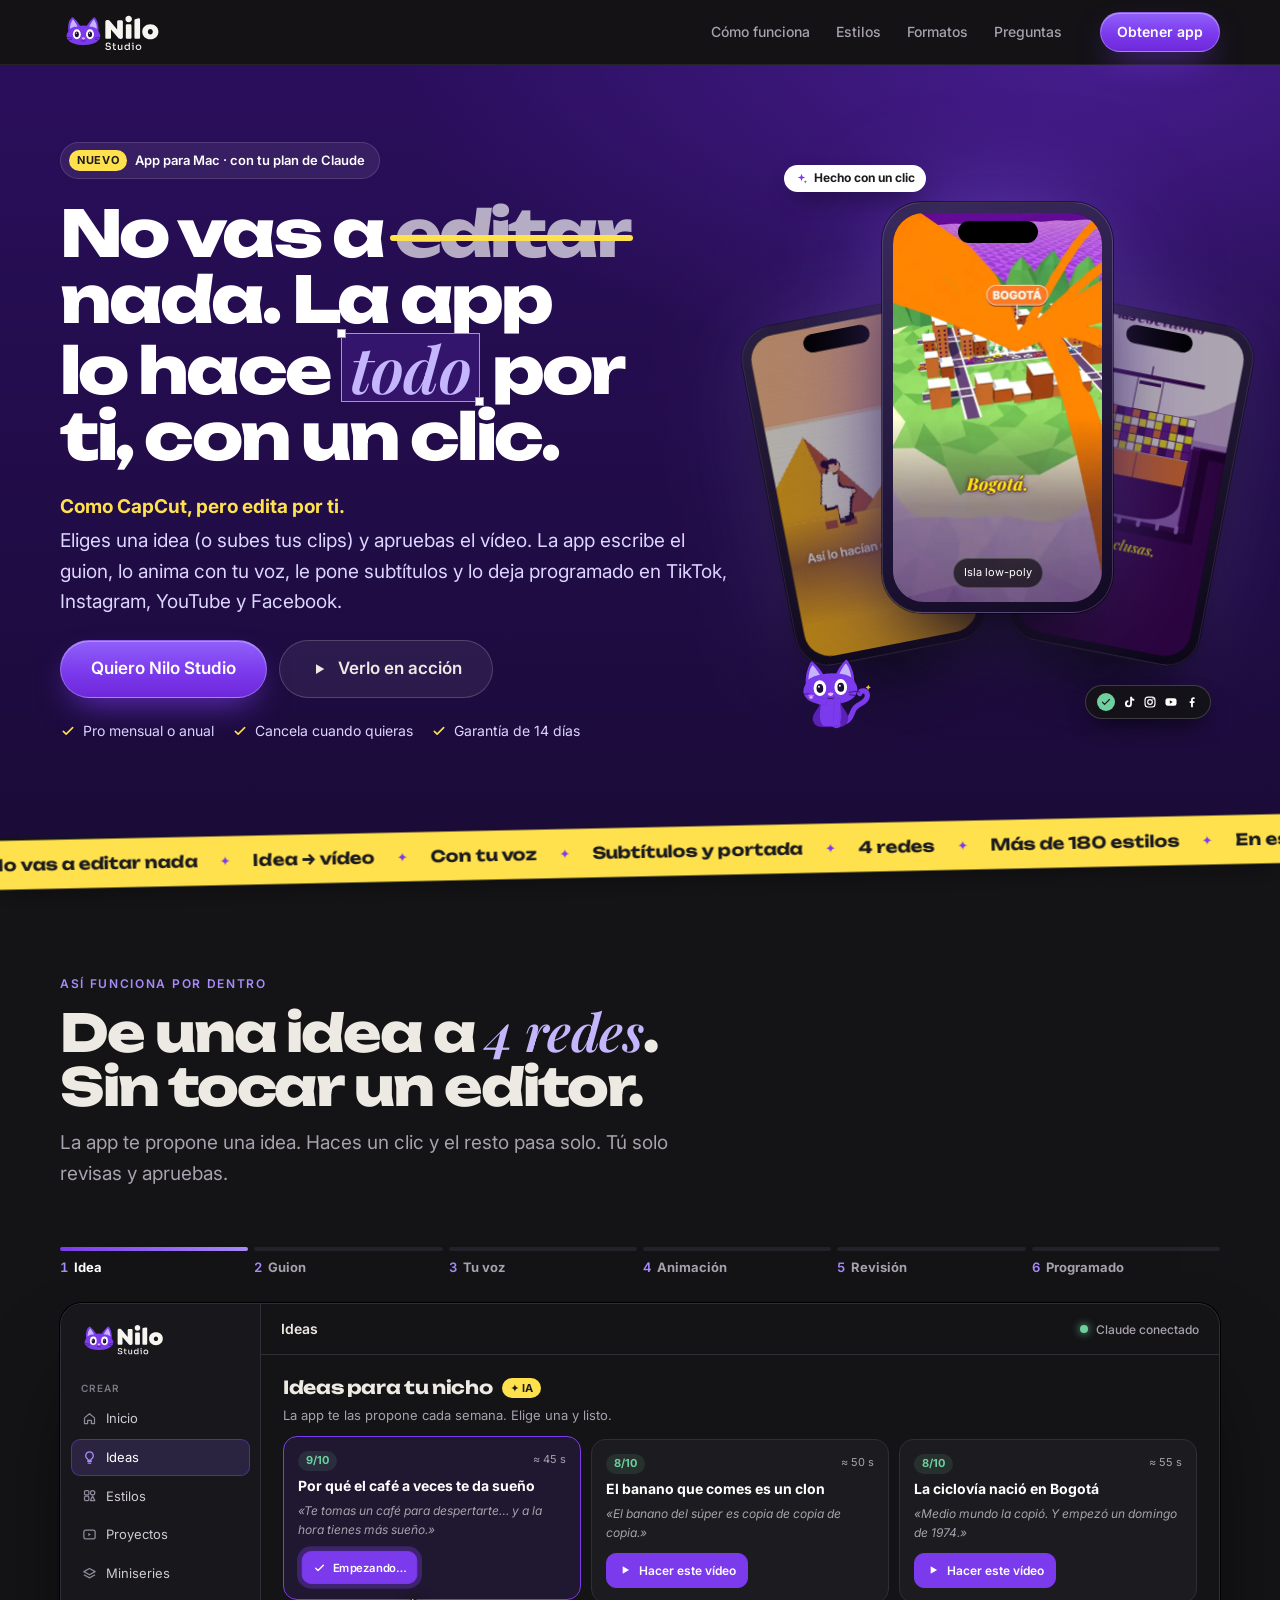
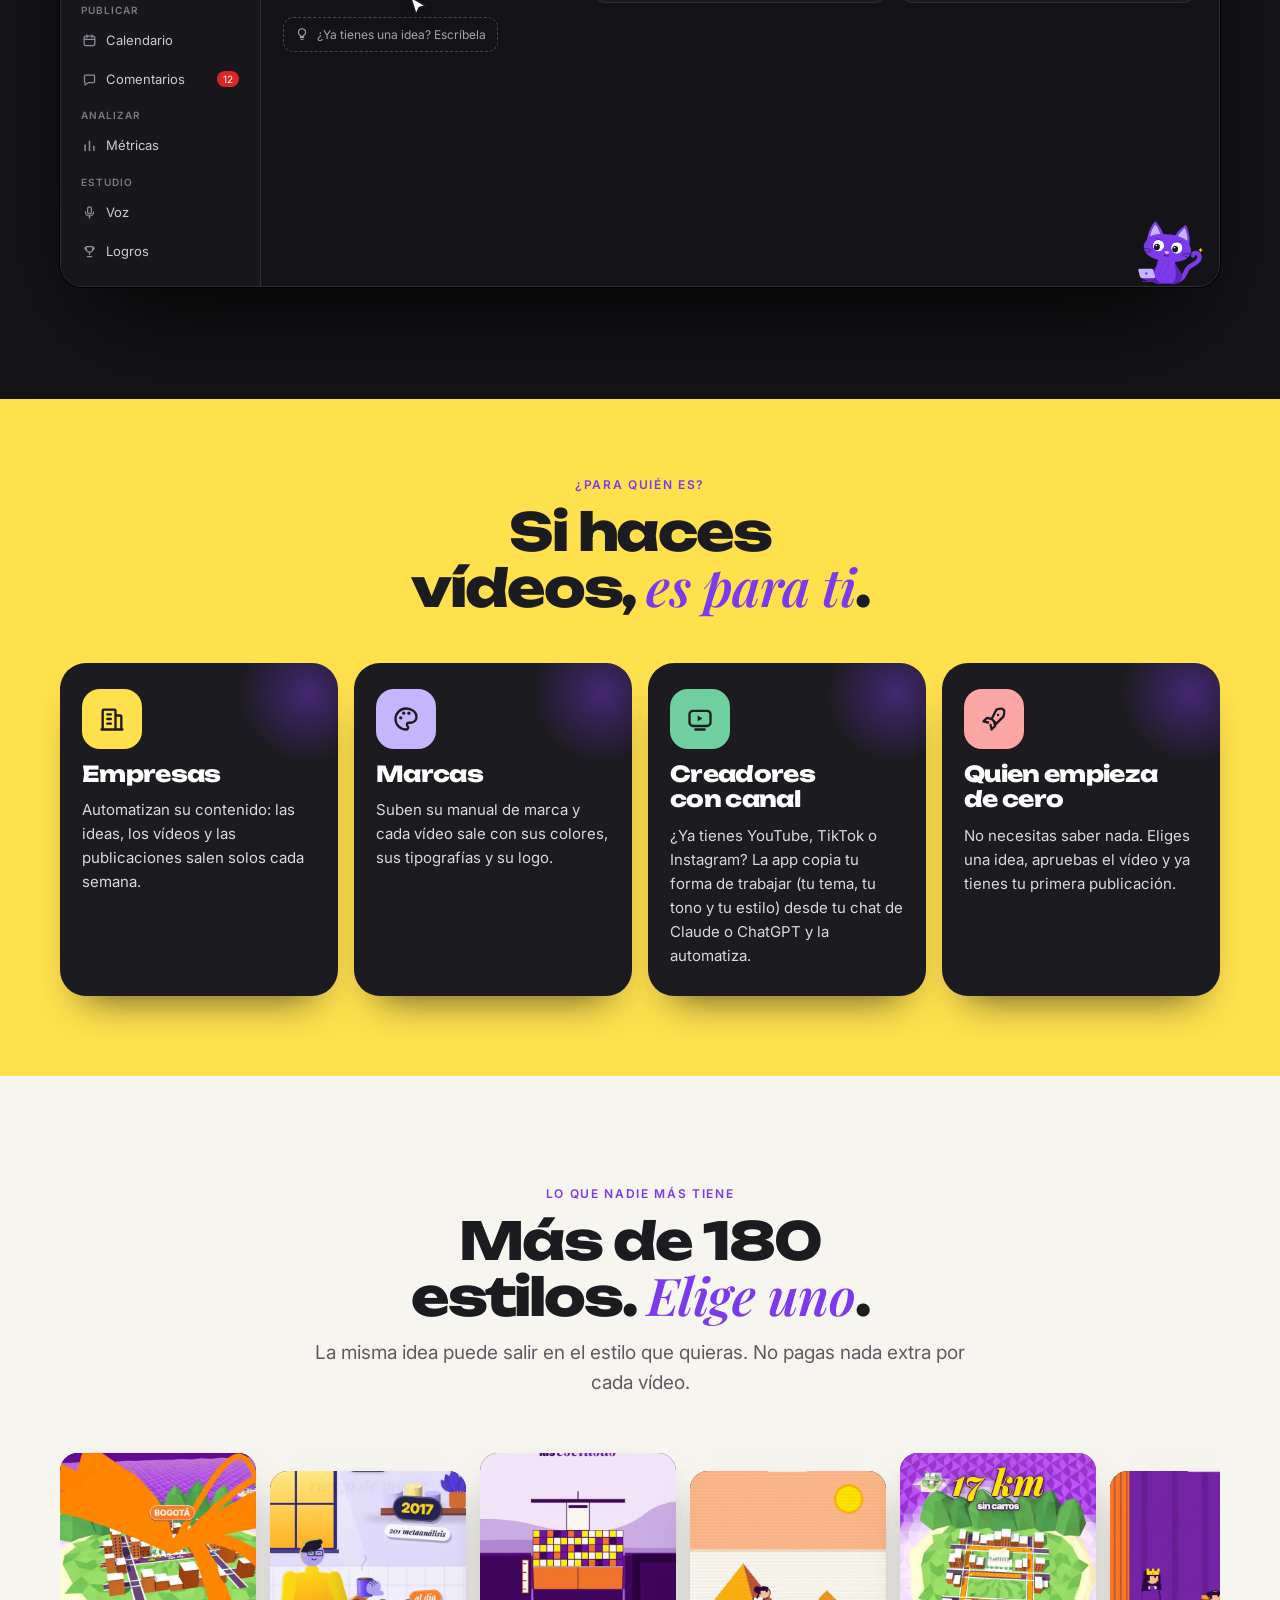
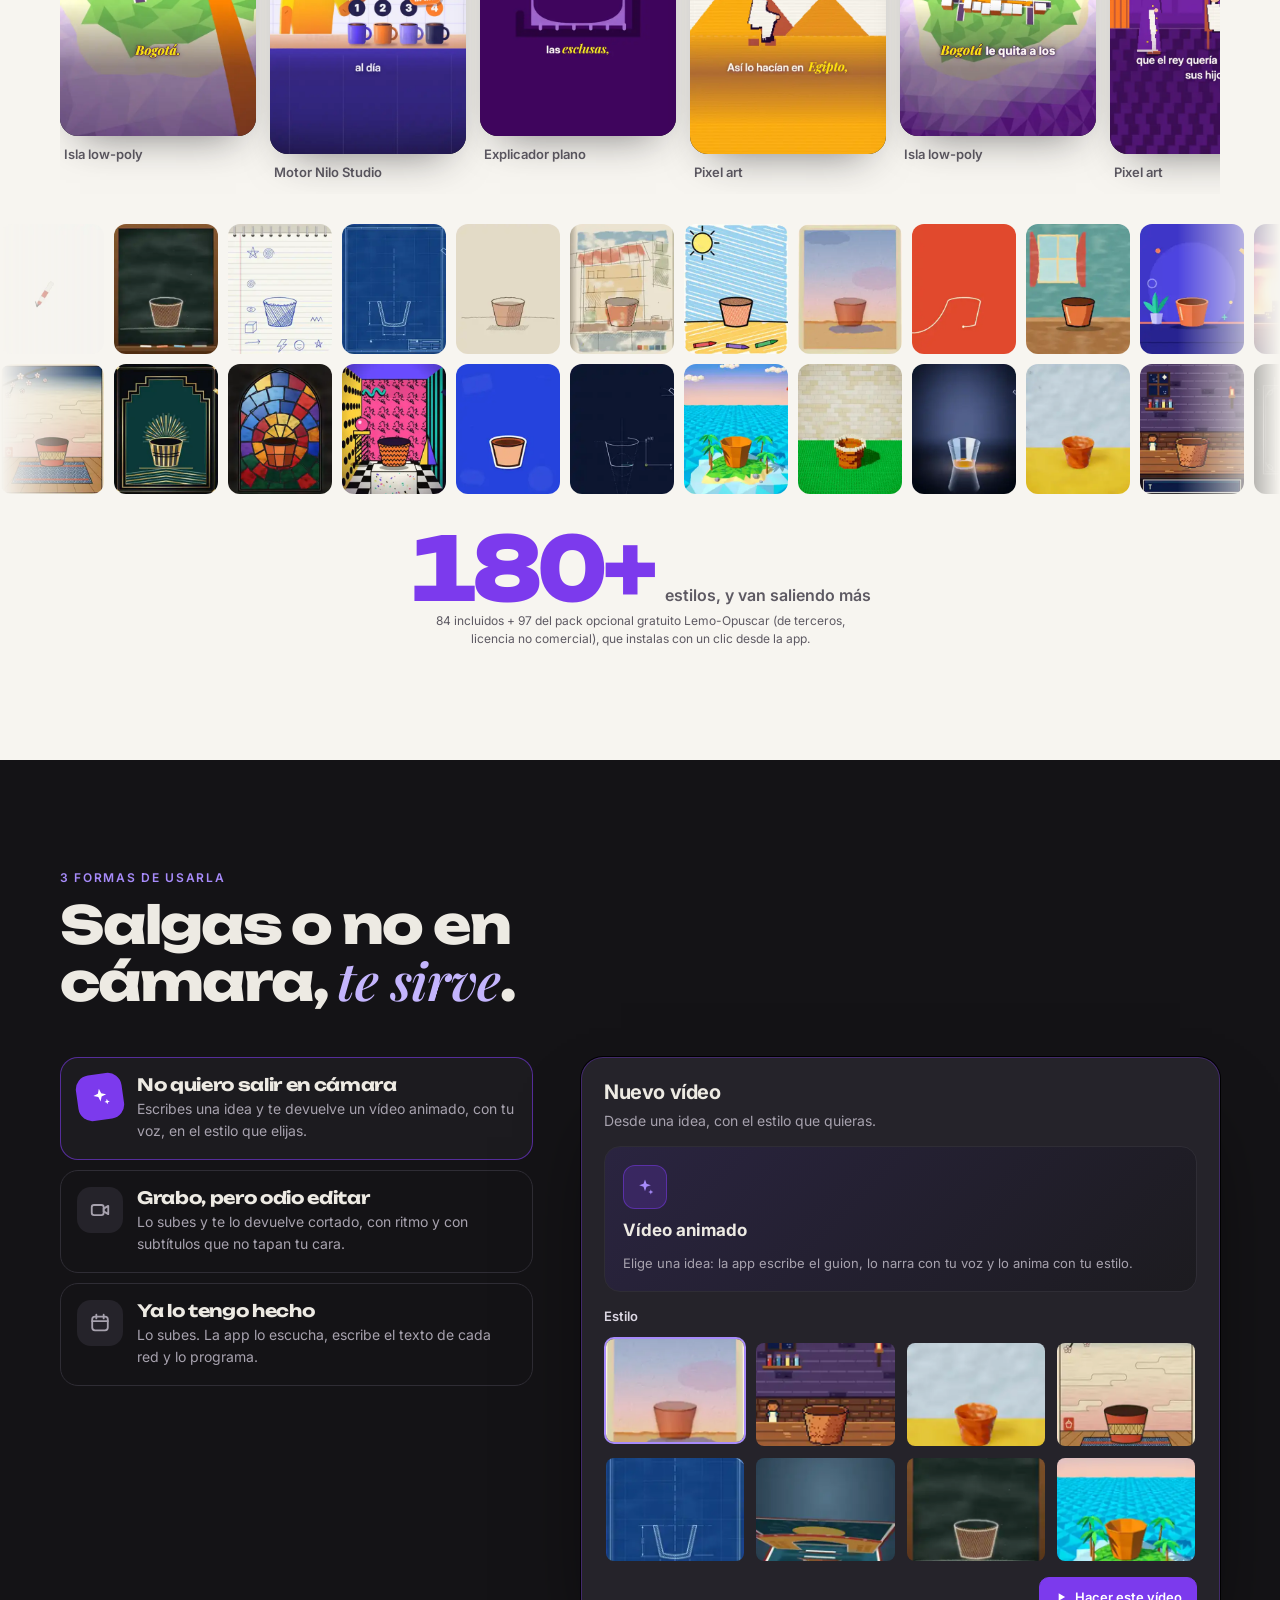
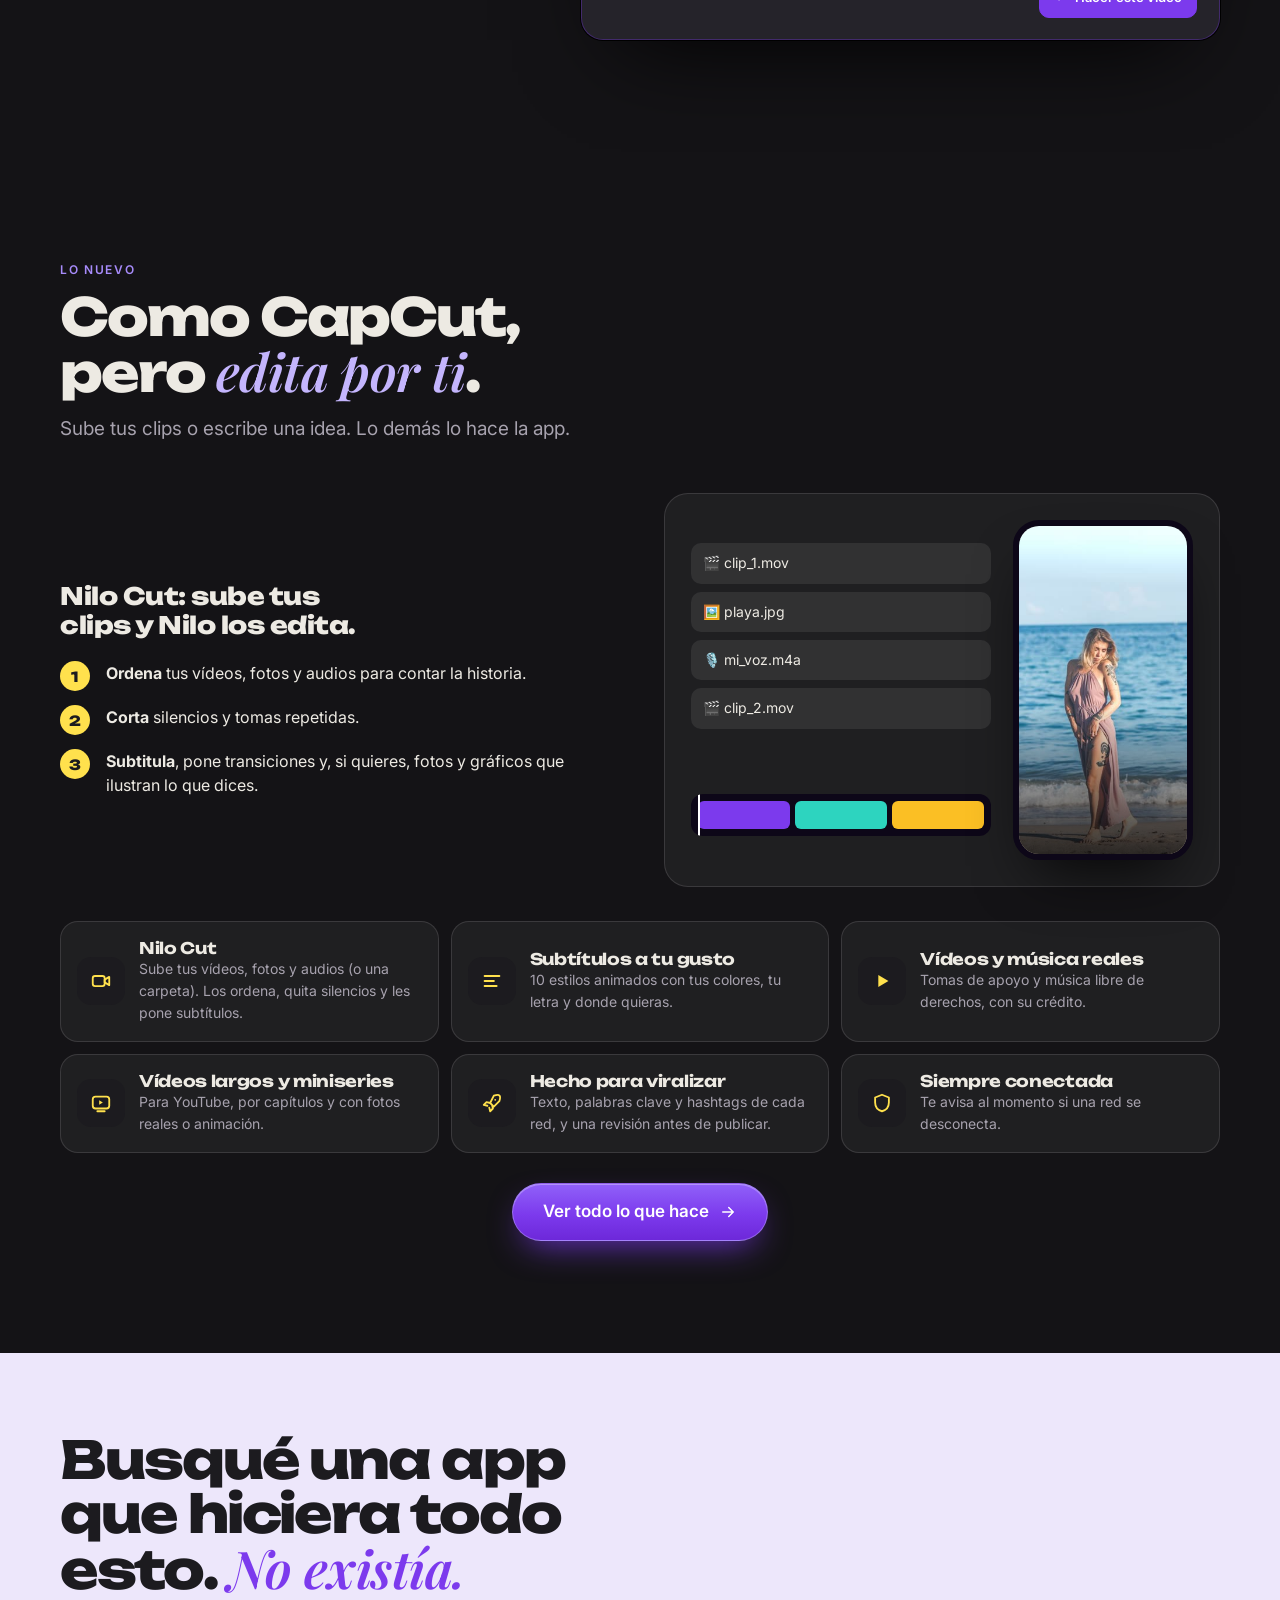
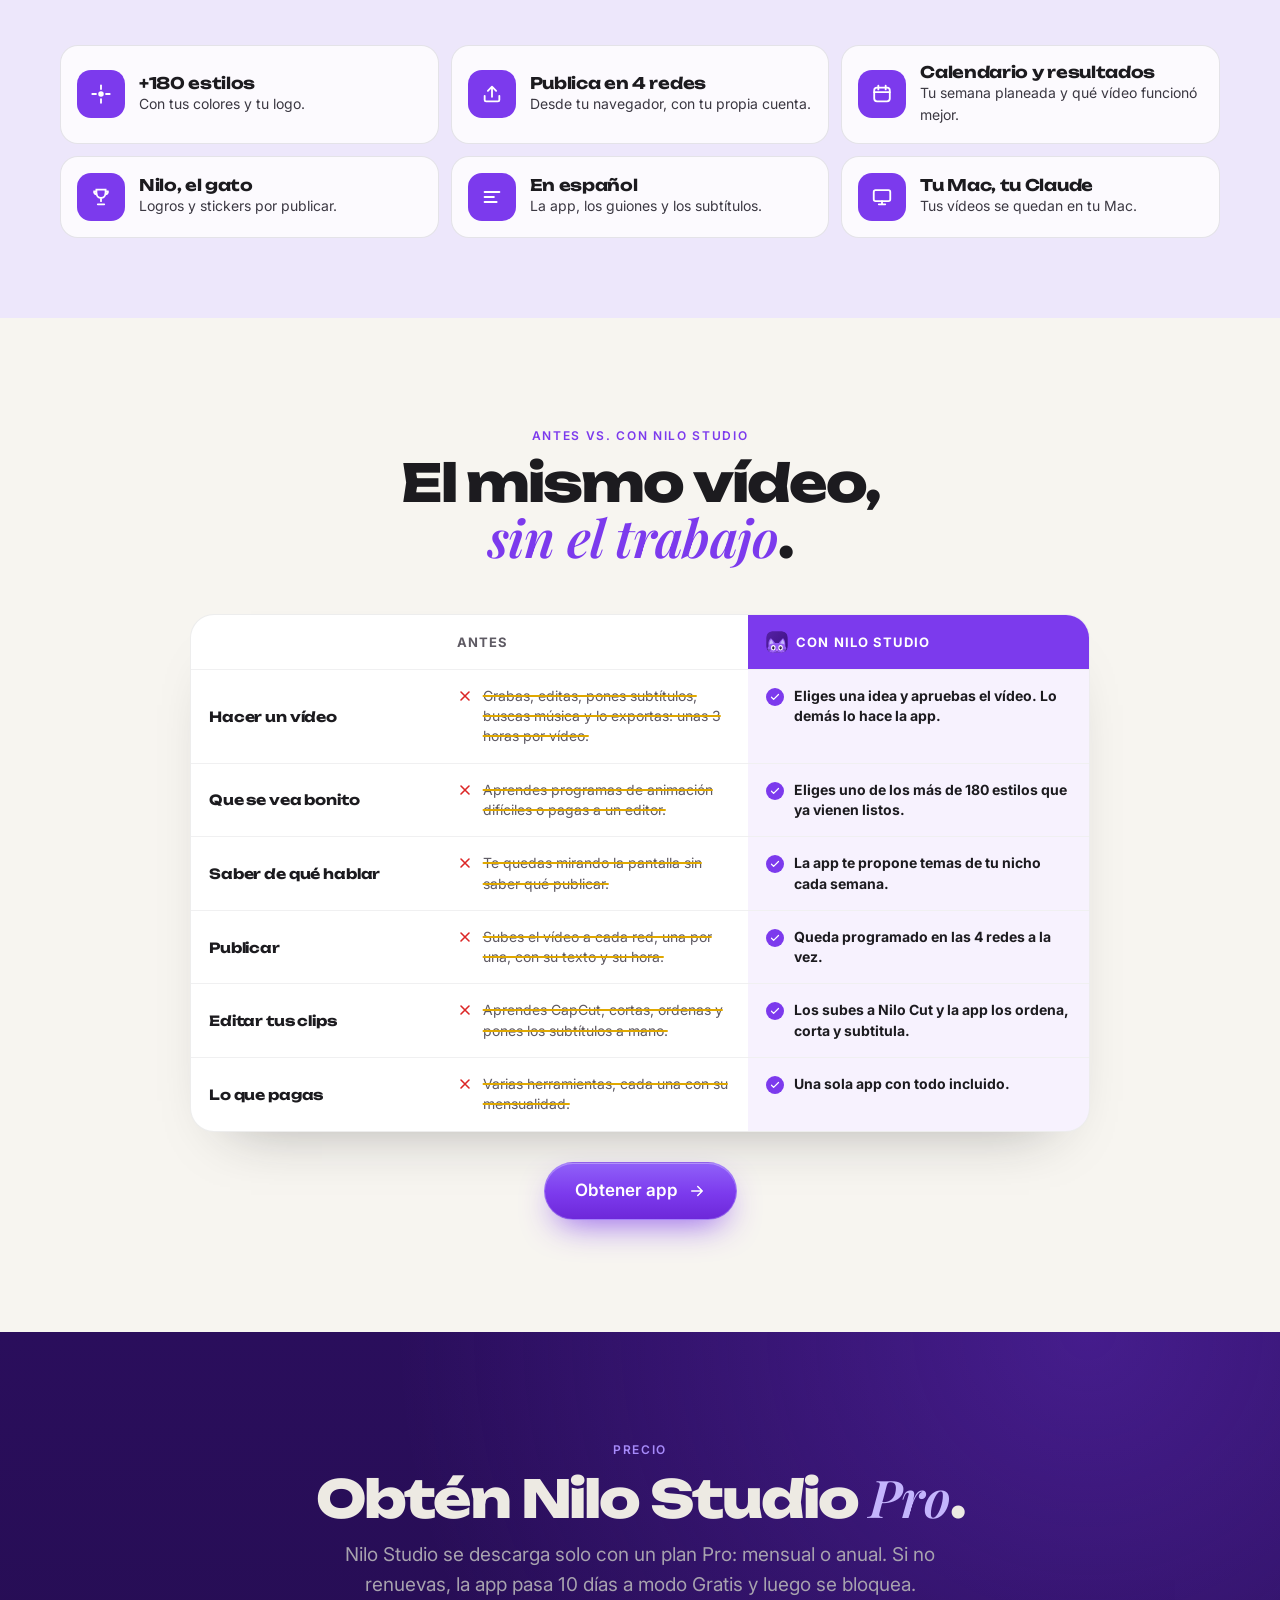
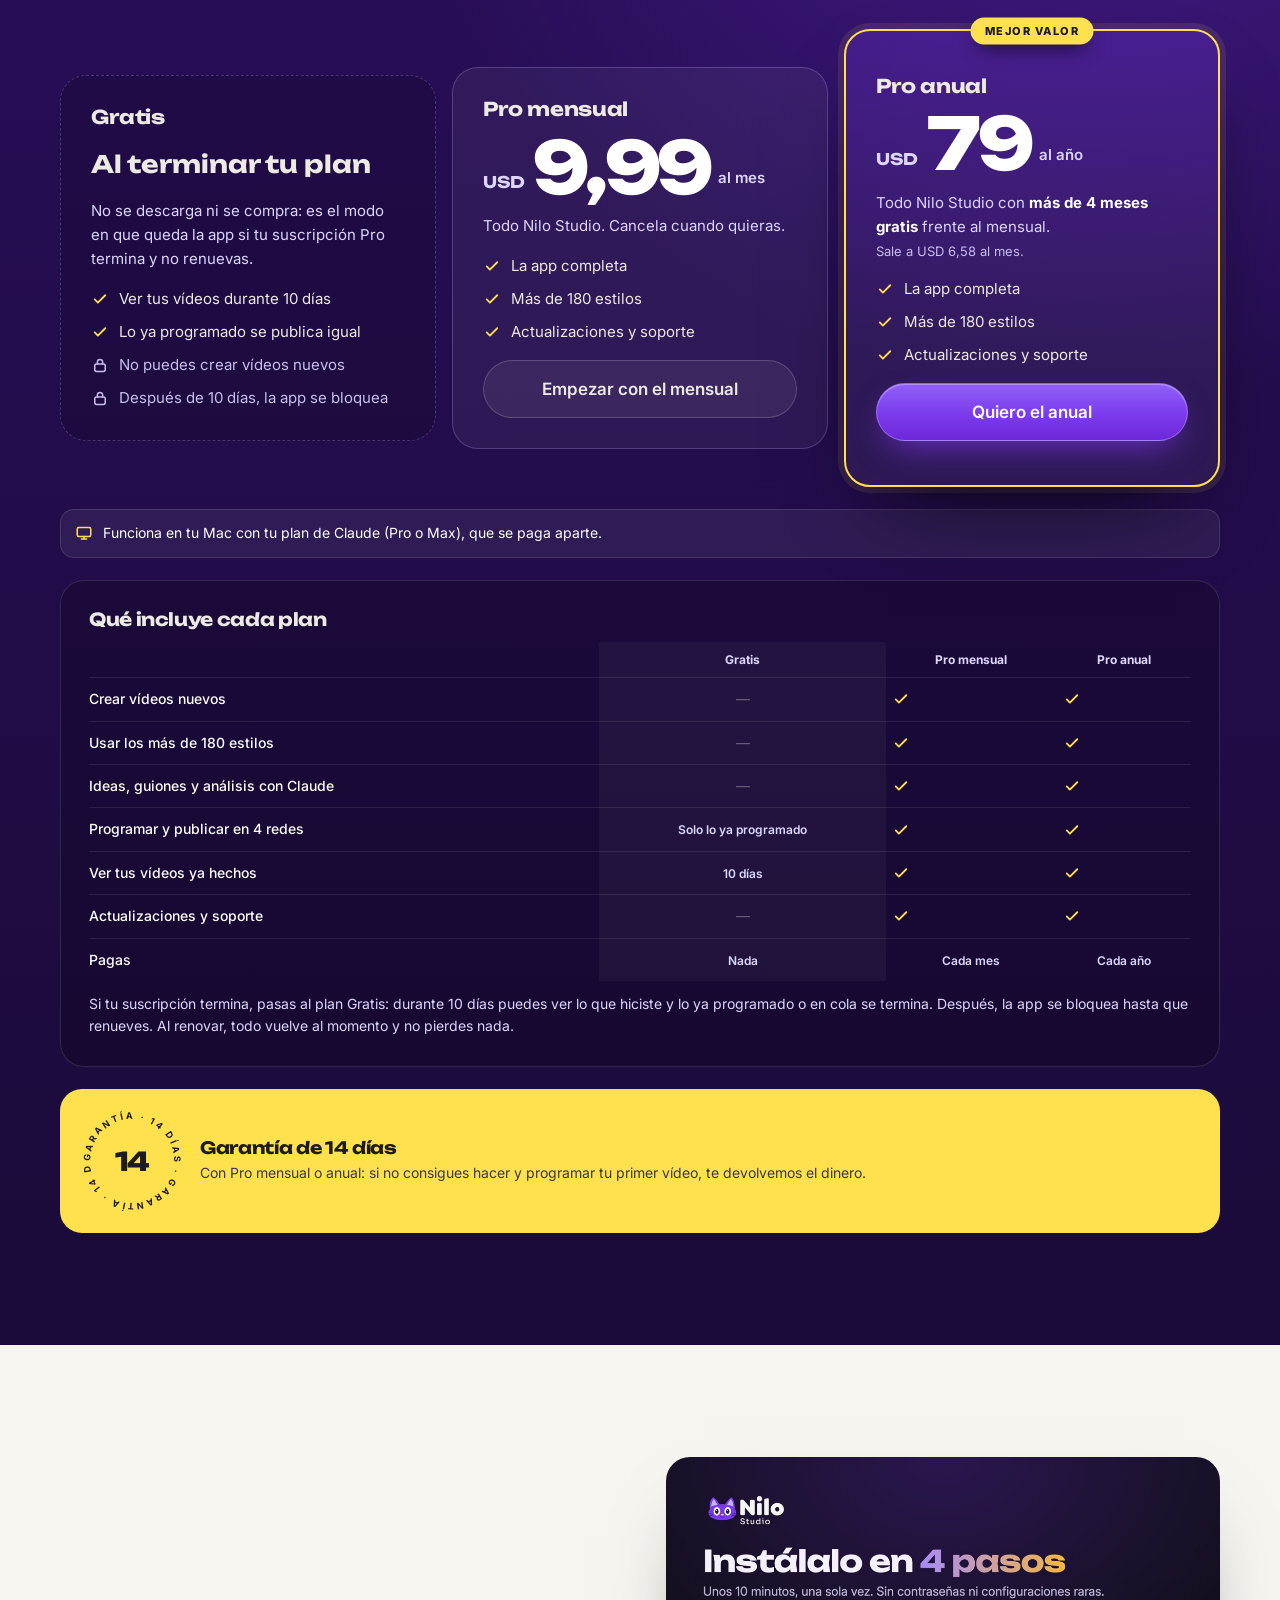
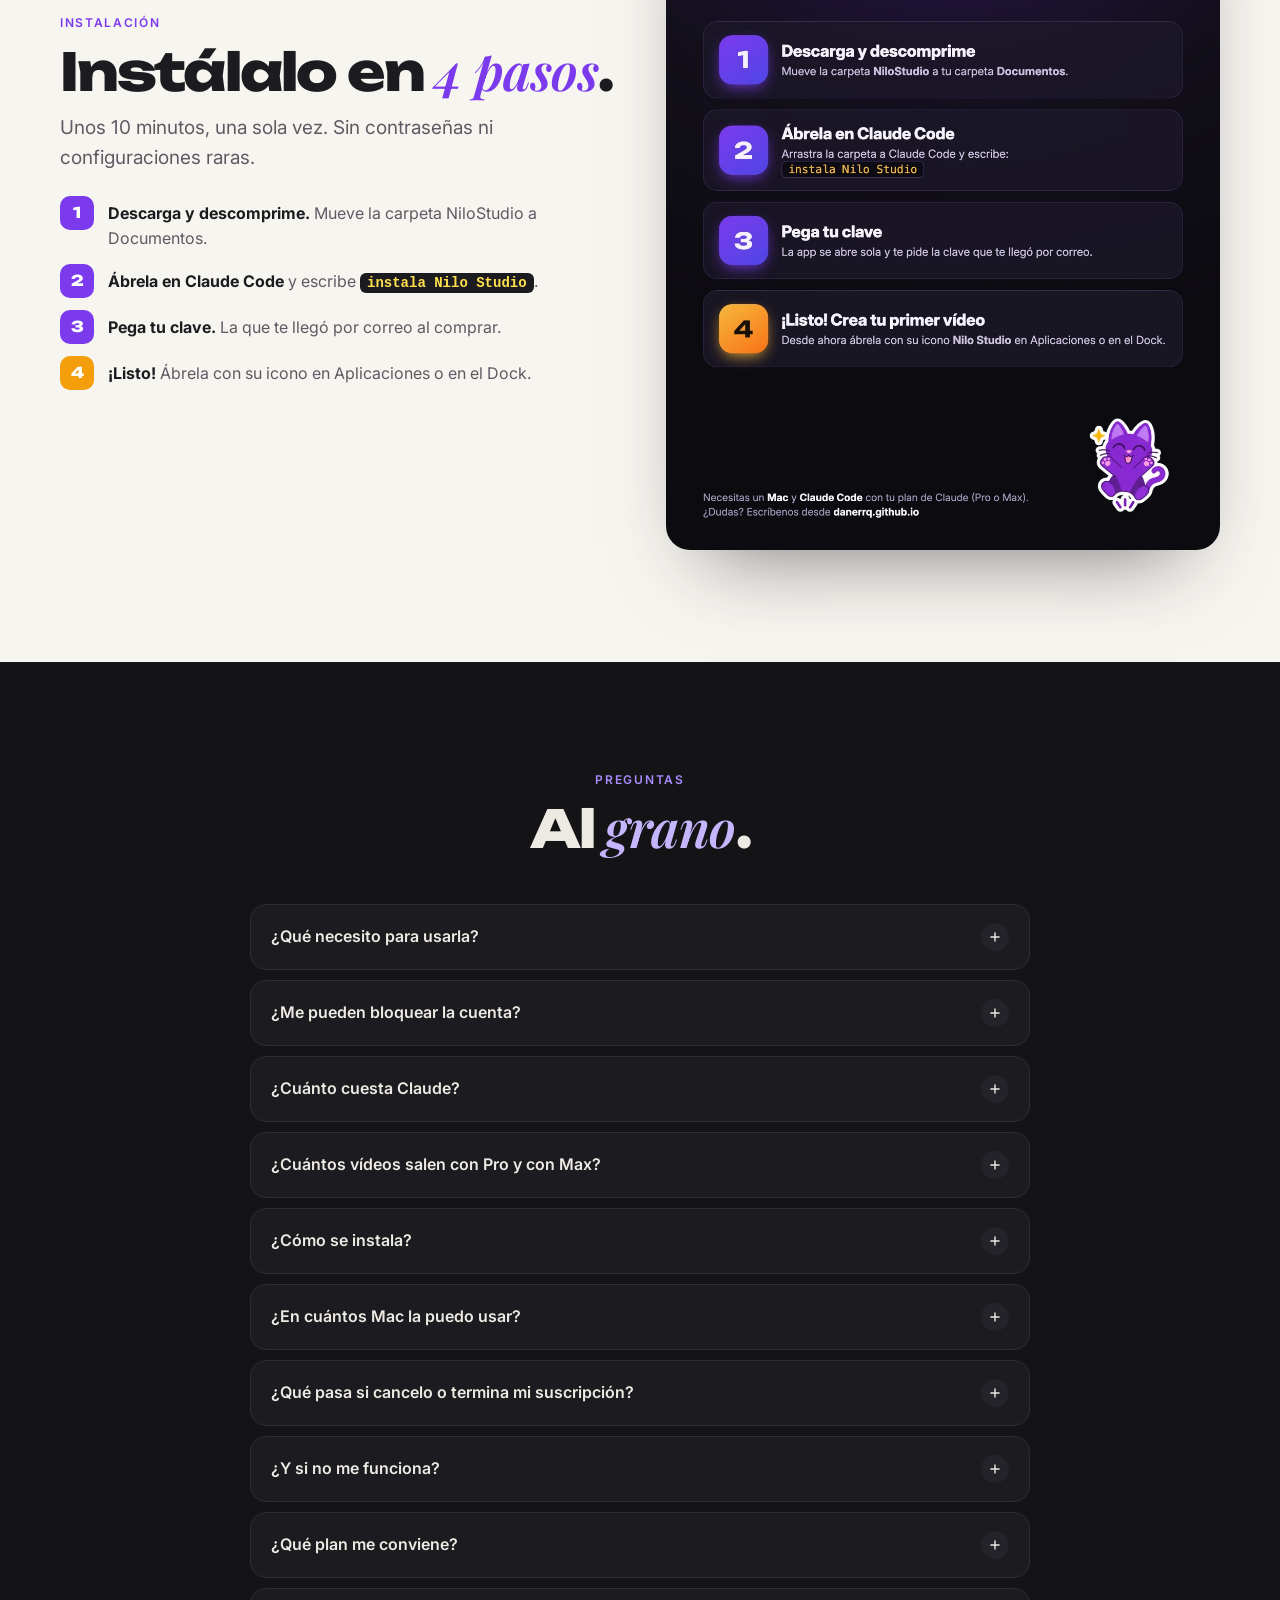
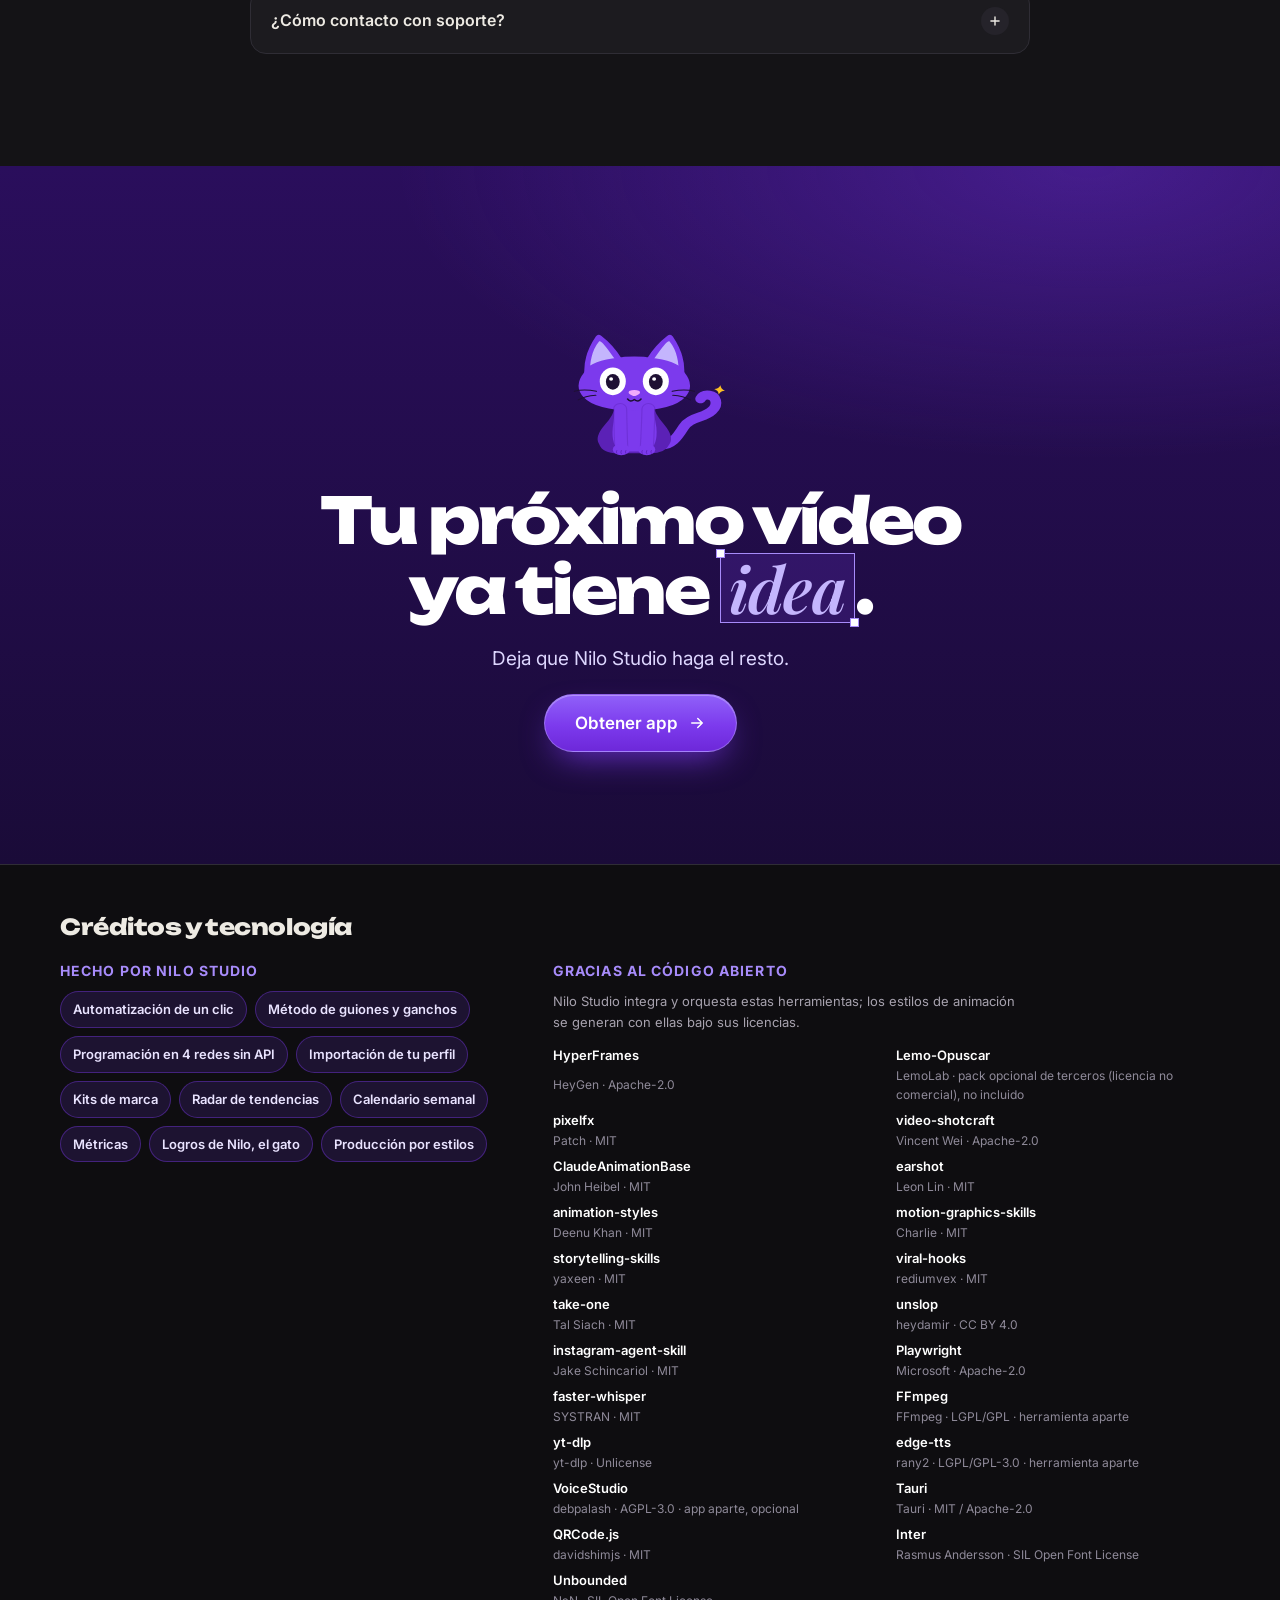
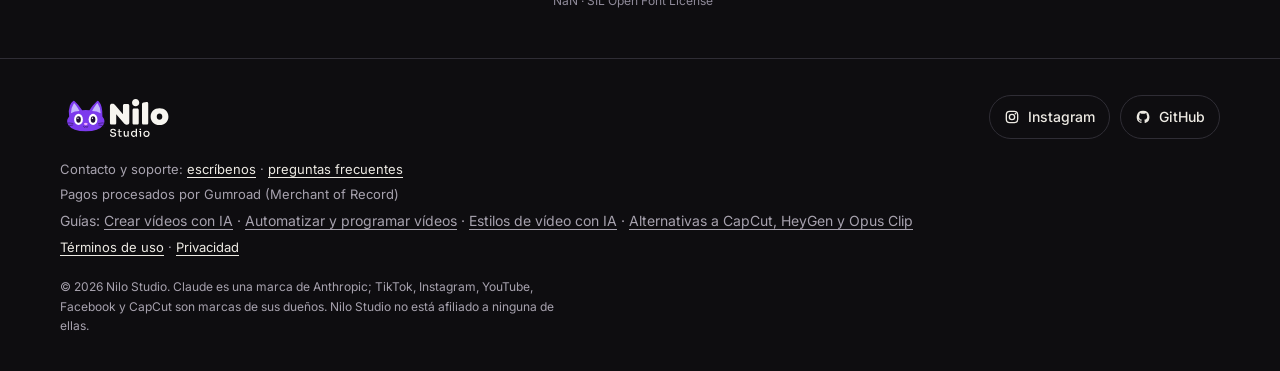
==== commit 1c5f7371: "SEO: guías para crear vídeos con IA, automatizar y programar vídeos, alternativas y galería de estil" ====
--- a/index.html
+++ b/index.html
@@ -4,7 +4,7 @@
 <meta charset="utf-8">
 <meta name="viewport" content="width=device-width, initial-scale=1, viewport-fit=cover">
 <title>Nilo Studio IA · Vídeos con IA para TikTok, Reels y Shorts</title>
-<meta name="description" content="Nilo Studio IA, la app para Mac que edita por ti: como CapCut, pero automática. Tu idea o tus clips se convierten en vídeos con animación, voz y subtítulos.">
+<meta name="description" content="Nilo Studio IA, la app para Mac que crea vídeos con IA y los publica por ti: como CapCut, pero automática. Tu idea o tus clips se convierten en vídeos con animación, voz y subtítulos, programados en TikTok, Reels, Shorts y YouTube.">
 <meta name="robots" content="index, follow, max-image-preview:large">
 <meta name="author" content="Nilo Studio">
 <meta name="theme-color" content="#2A0E5C">
@@ -464,6 +464,7 @@
     <div class="pie-info">
       <p>Contacto y soporte: <a href="#contacto">escríbenos</a> · <a href="#preguntas">preguntas frecuentes</a></p>
       <p>Pagos procesados por Gumroad (Merchant of Record)</p>
+      <p class="guias">Guías: <a href="crear-videos-con-ia.html">Crear vídeos con IA</a> · <a href="automatizar-videos.html">Automatizar y programar vídeos</a> · <a href="estilos-de-video-con-ia.html">Estilos de vídeo con IA</a> · <a href="alternativas.html">Alternativas a CapCut, HeyGen y Opus Clip</a></p>
       <p><a href="terminos.html">Términos de uso</a> · <a href="privacidad.html">Privacidad</a></p>
     </div>
     <p class="legal">© 2026 Nilo Studio. Claude es una marca de Anthropic; TikTok, Instagram, YouTube, Facebook y CapCut son marcas de sus dueños. Nilo Studio no está afiliado a ninguna de ellas.</p>
--- a/assets/css/web.css
+++ b/assets/css/web.css
@@ -646,3 +646,6 @@
 .hero .bajada .capcut { display: block; color: var(--amarillo); font-weight: 700; margin-bottom: 4px; }
 .banda.grafito .unicos.nuevos .unico { background: #ffffff0d; border-color: #ffffff1f; }
 .banda.grafito .unicos.nuevos .unico p { color: var(--tenue); }
+
+/* enlaces a las guías en el pie */
+.pie .guias { font-size: 14px; line-height: 1.7; } .pie .guias a { color: inherit; text-decoration: underline; }
